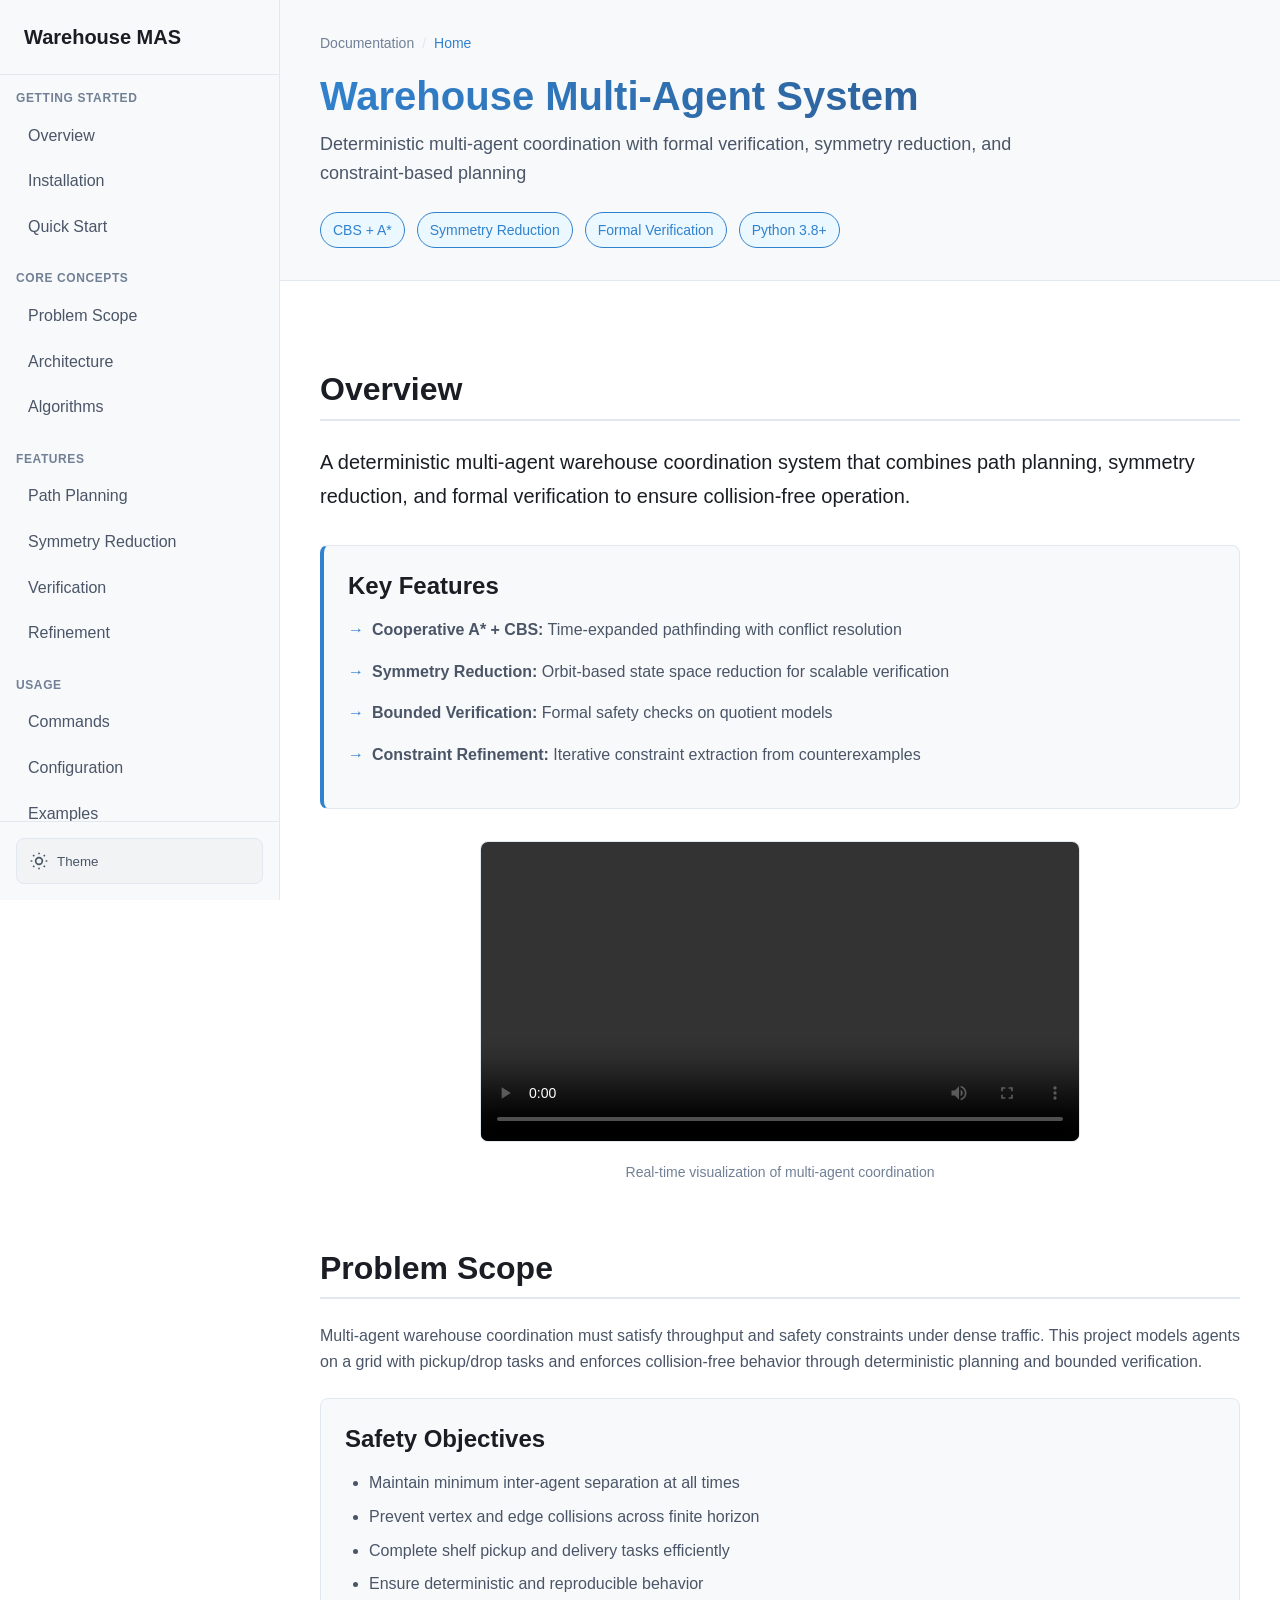
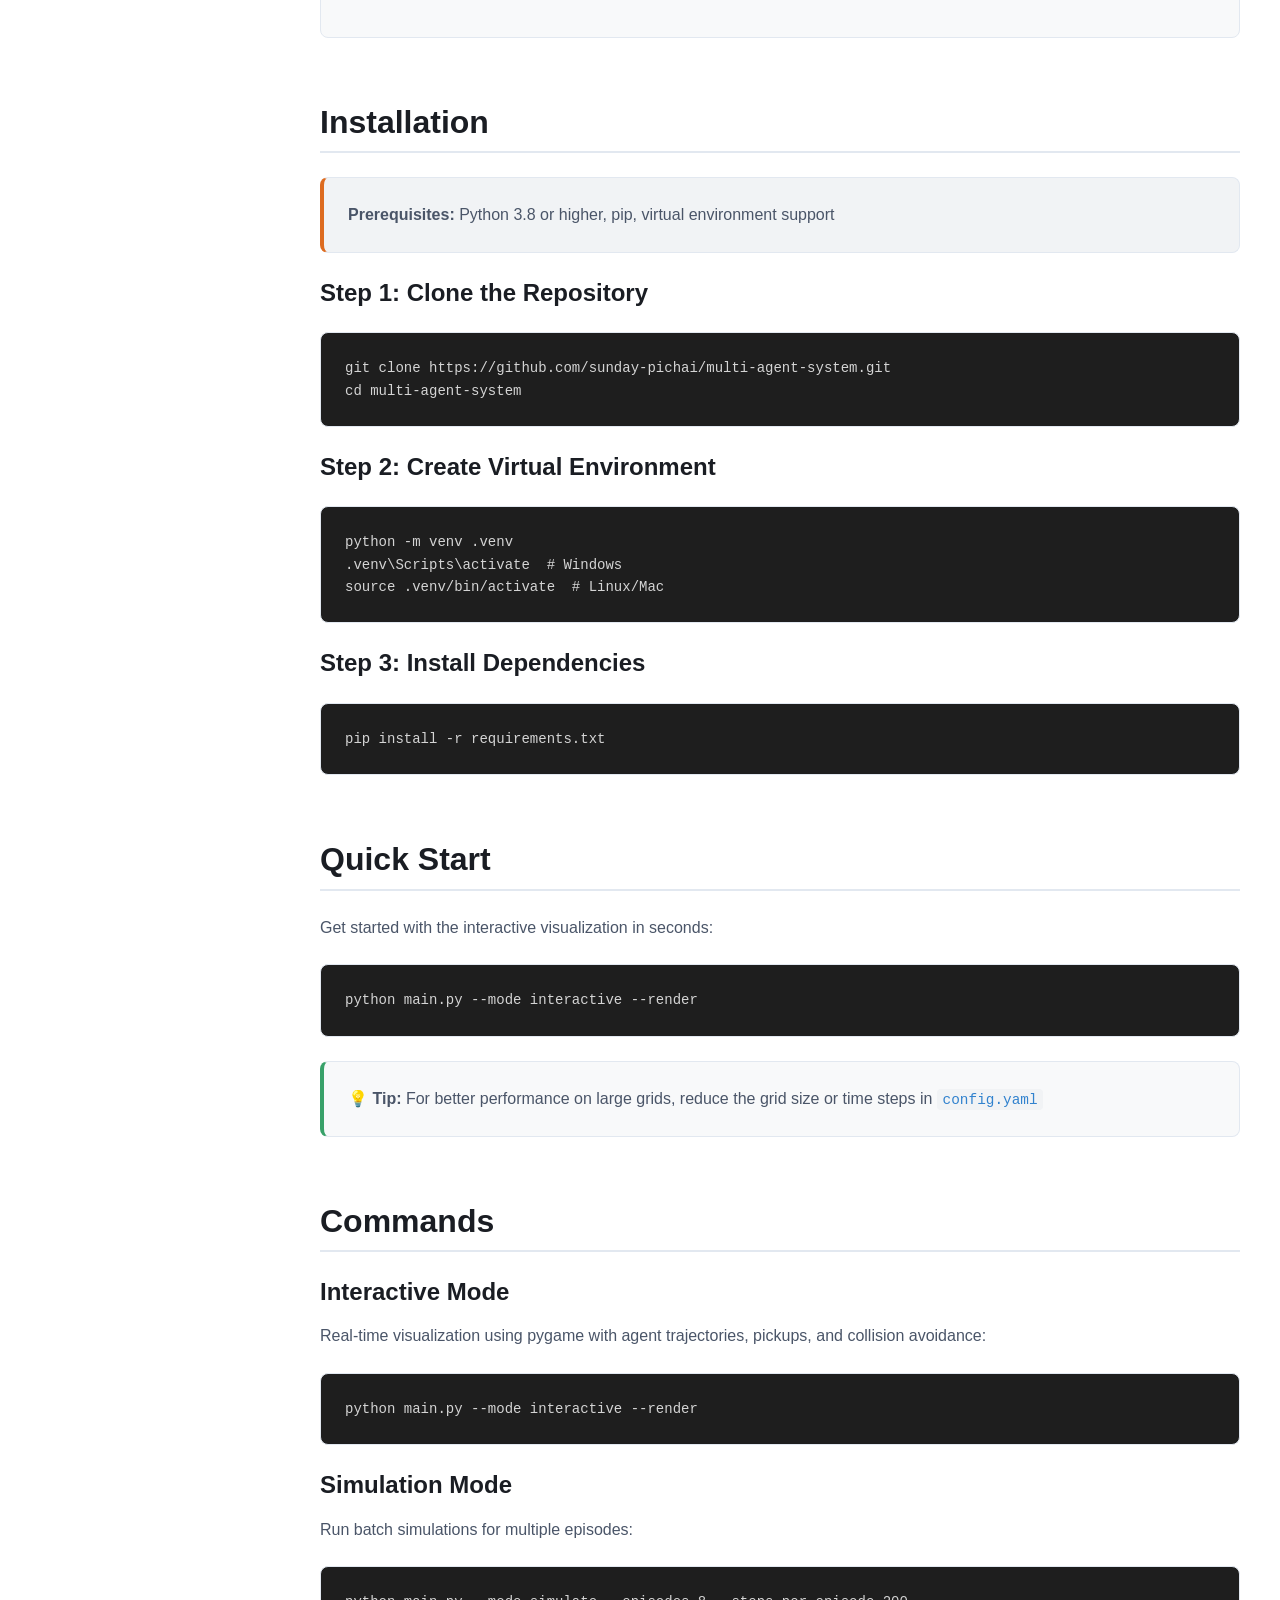
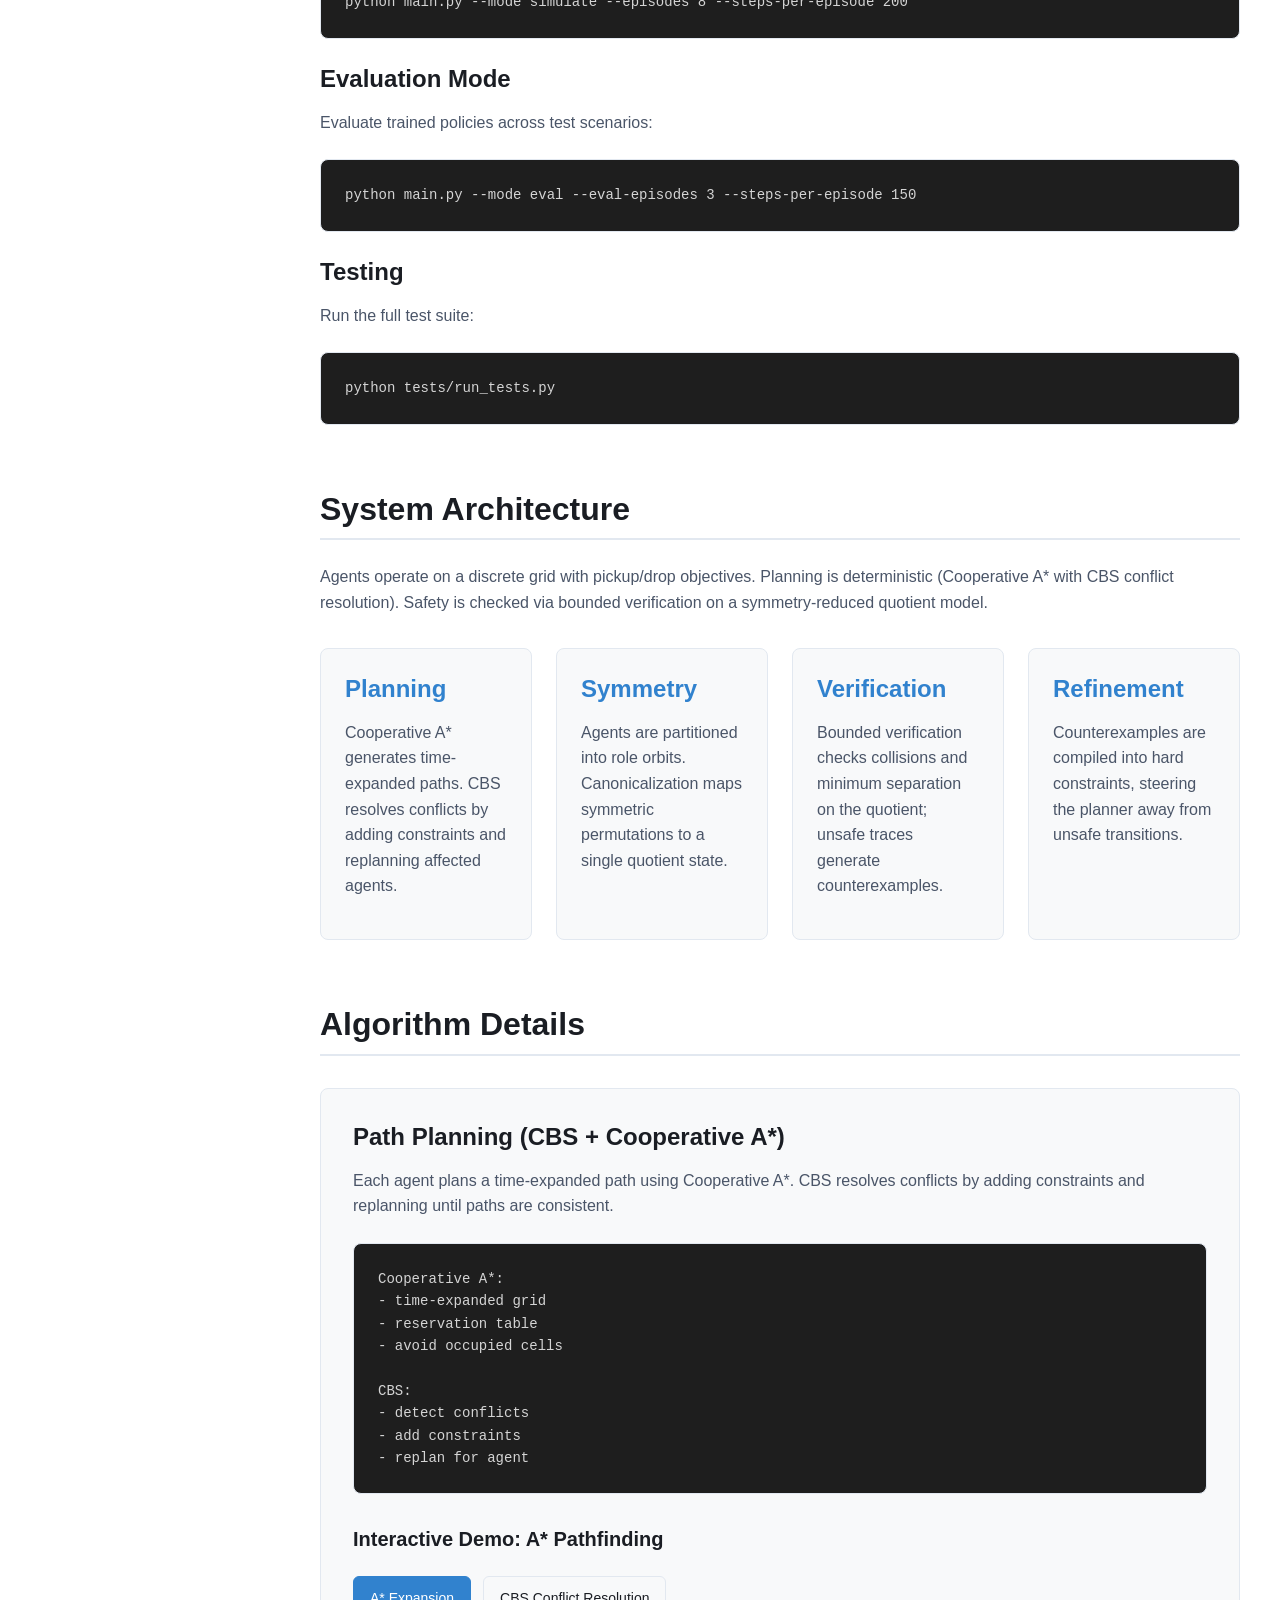
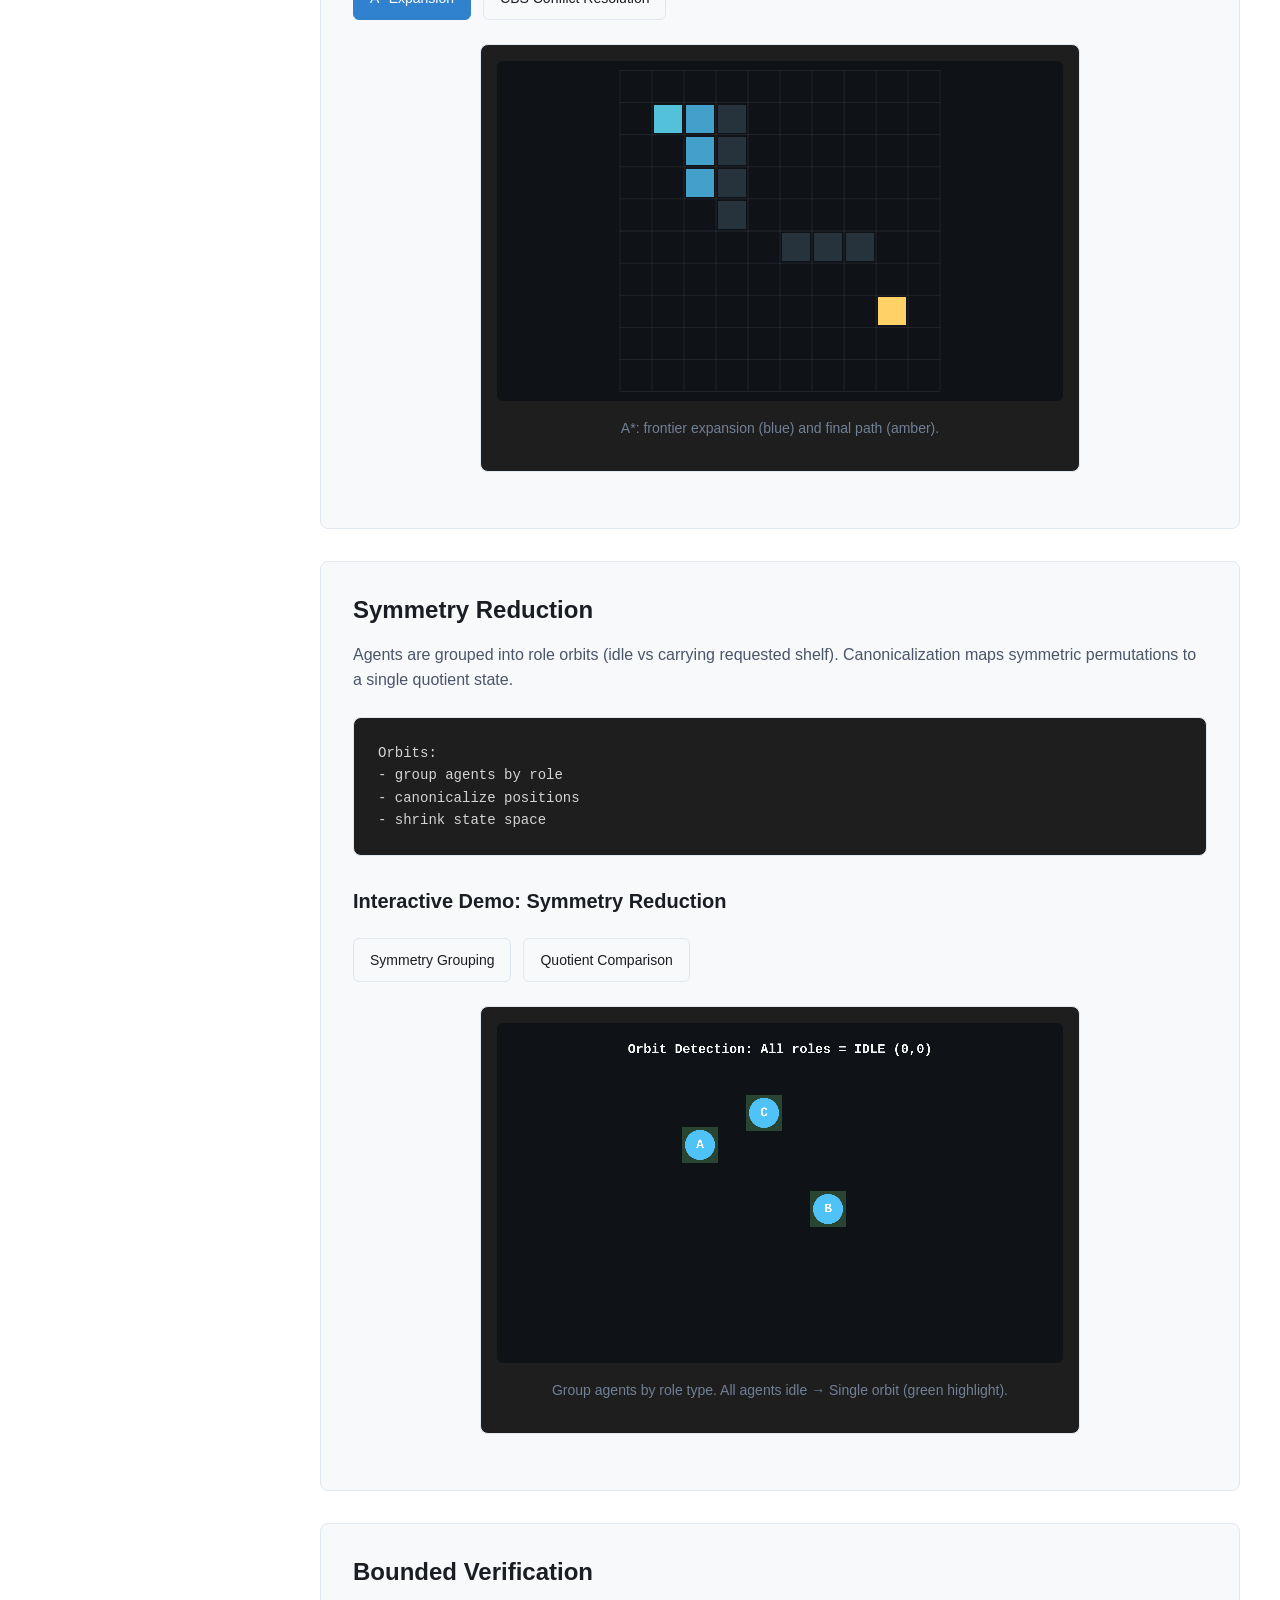
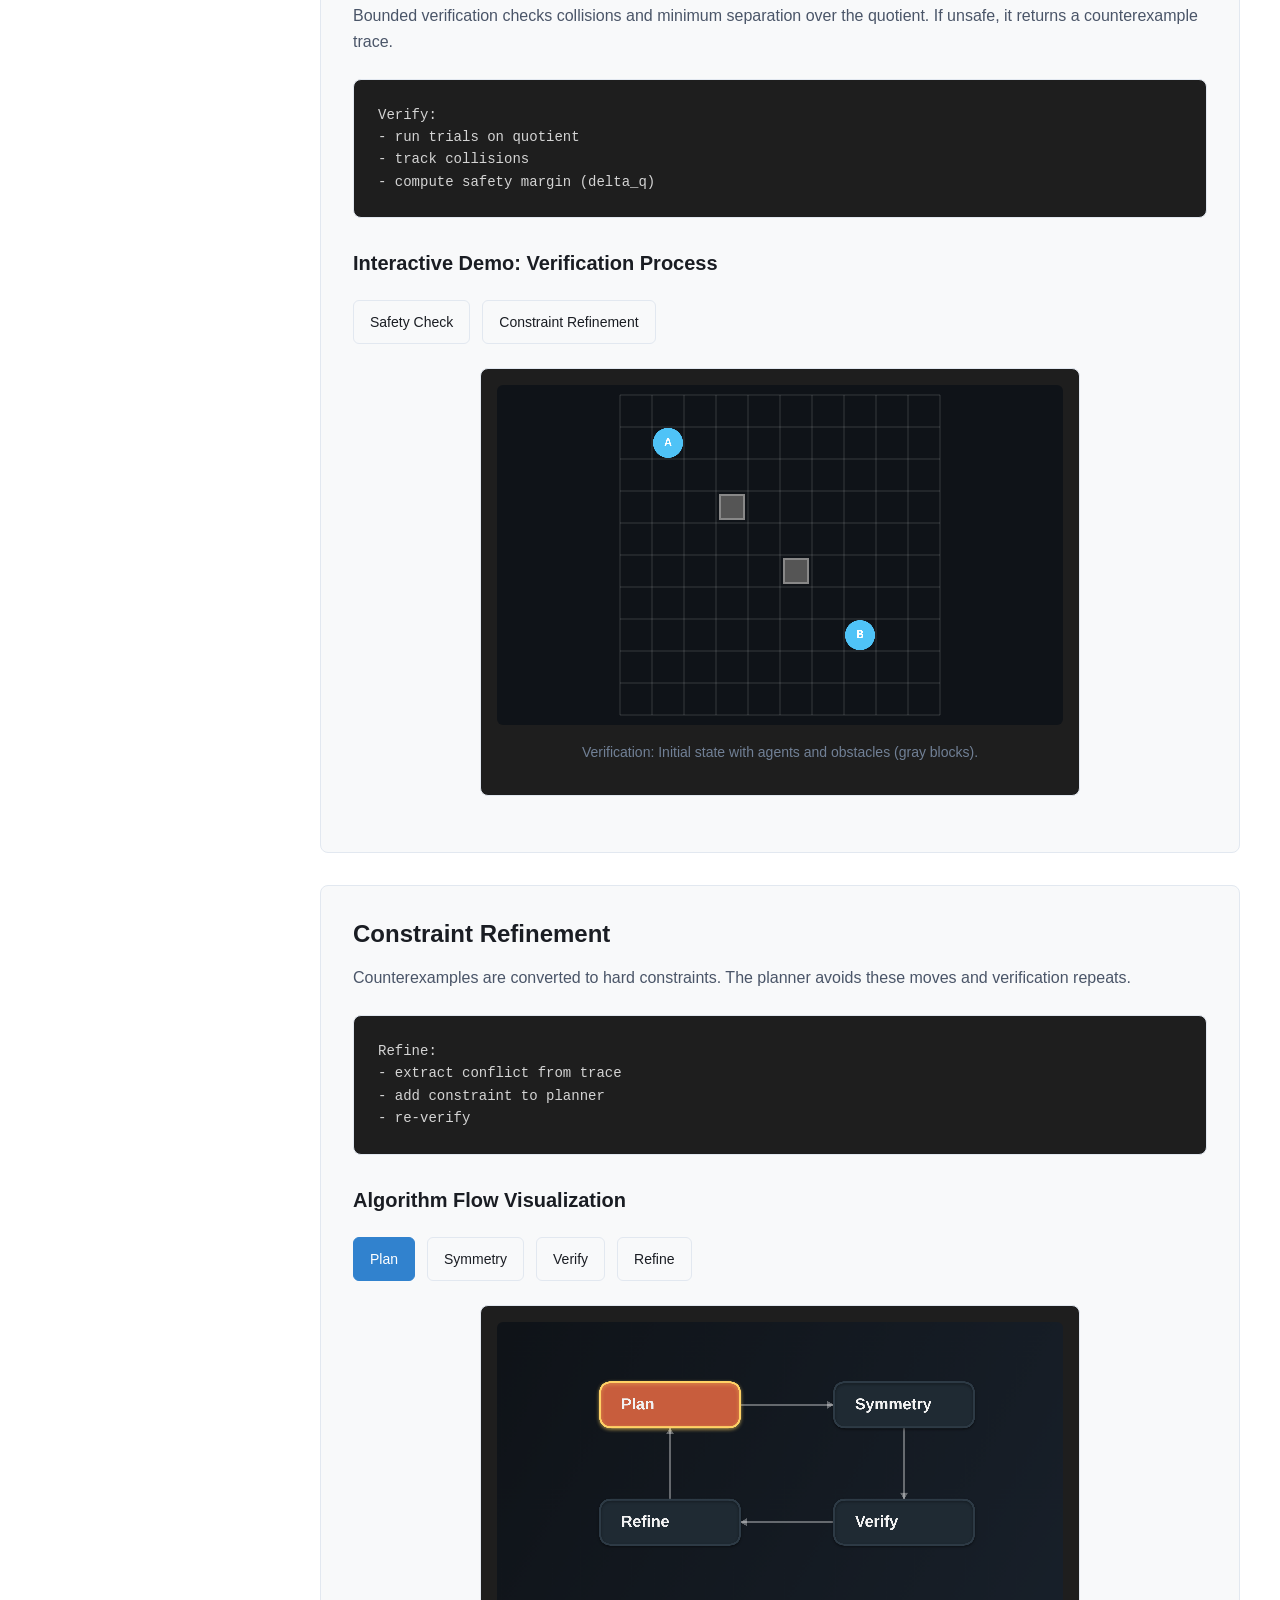
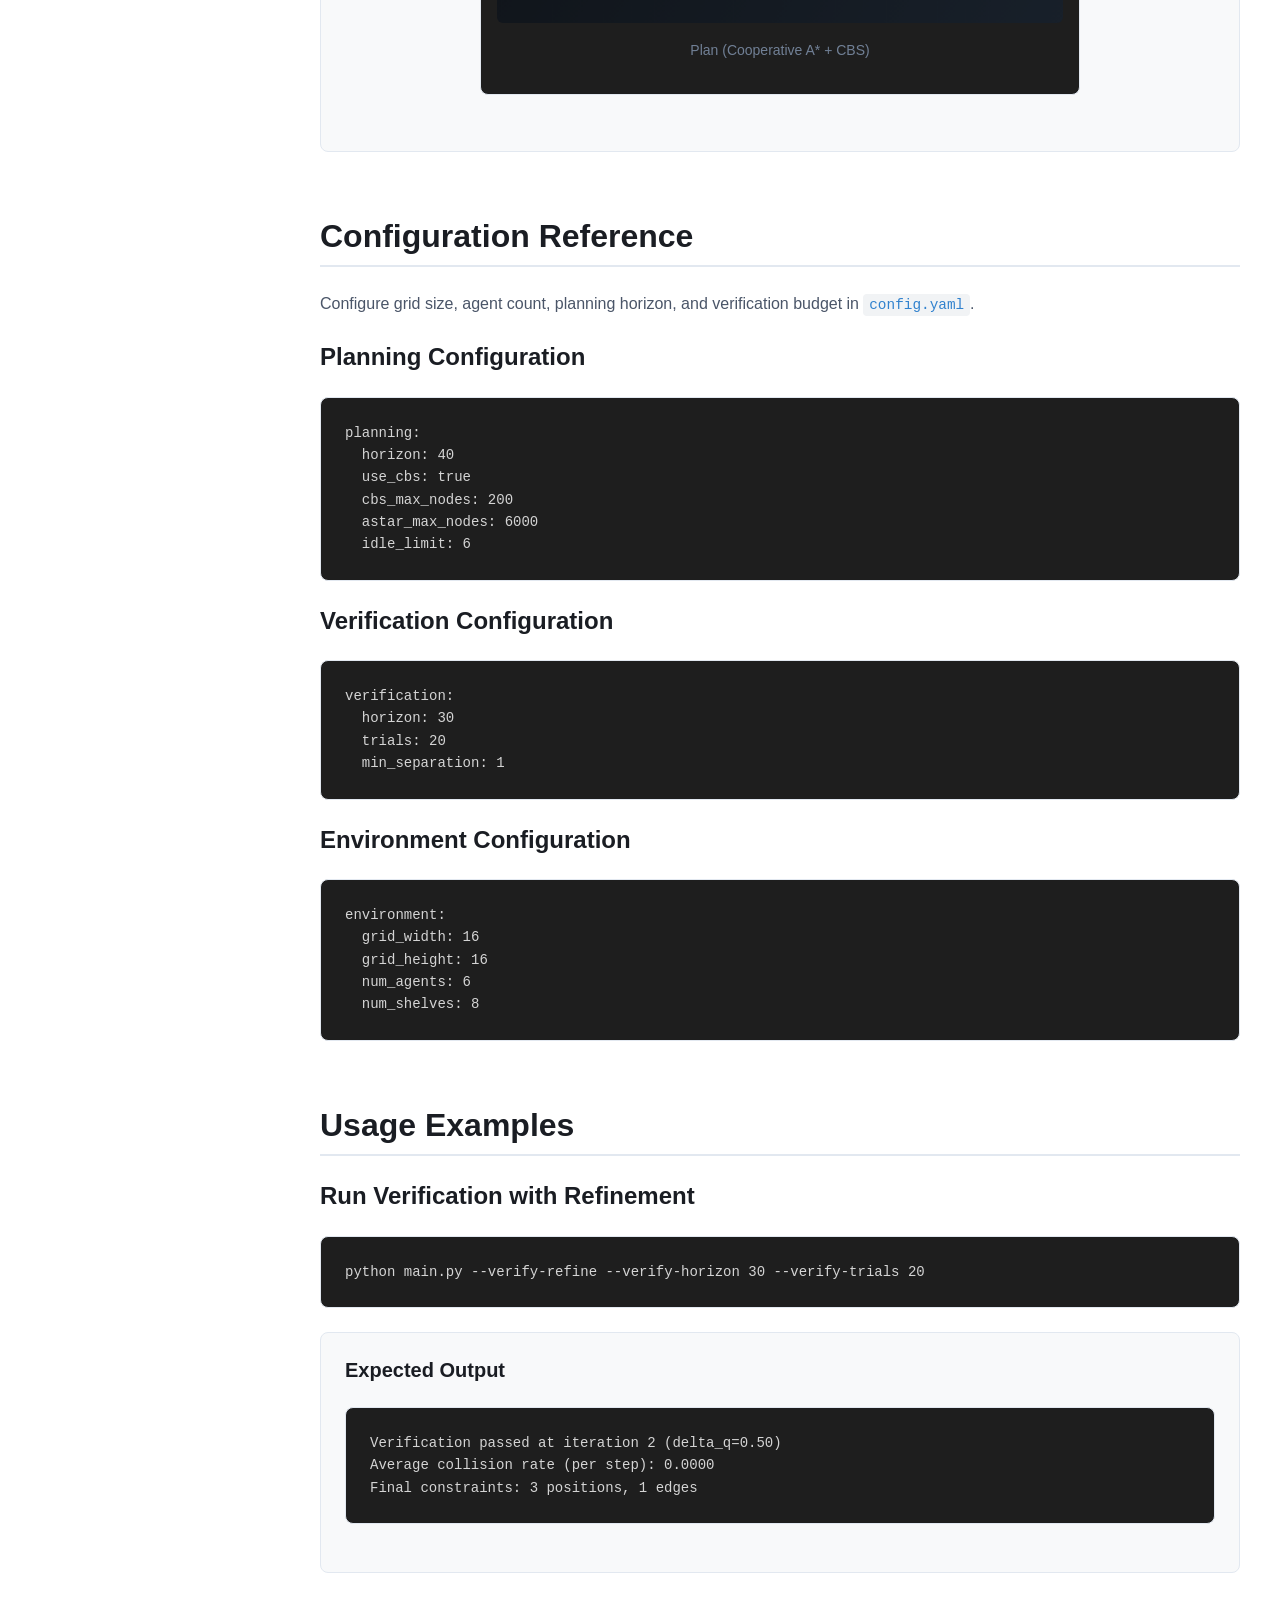
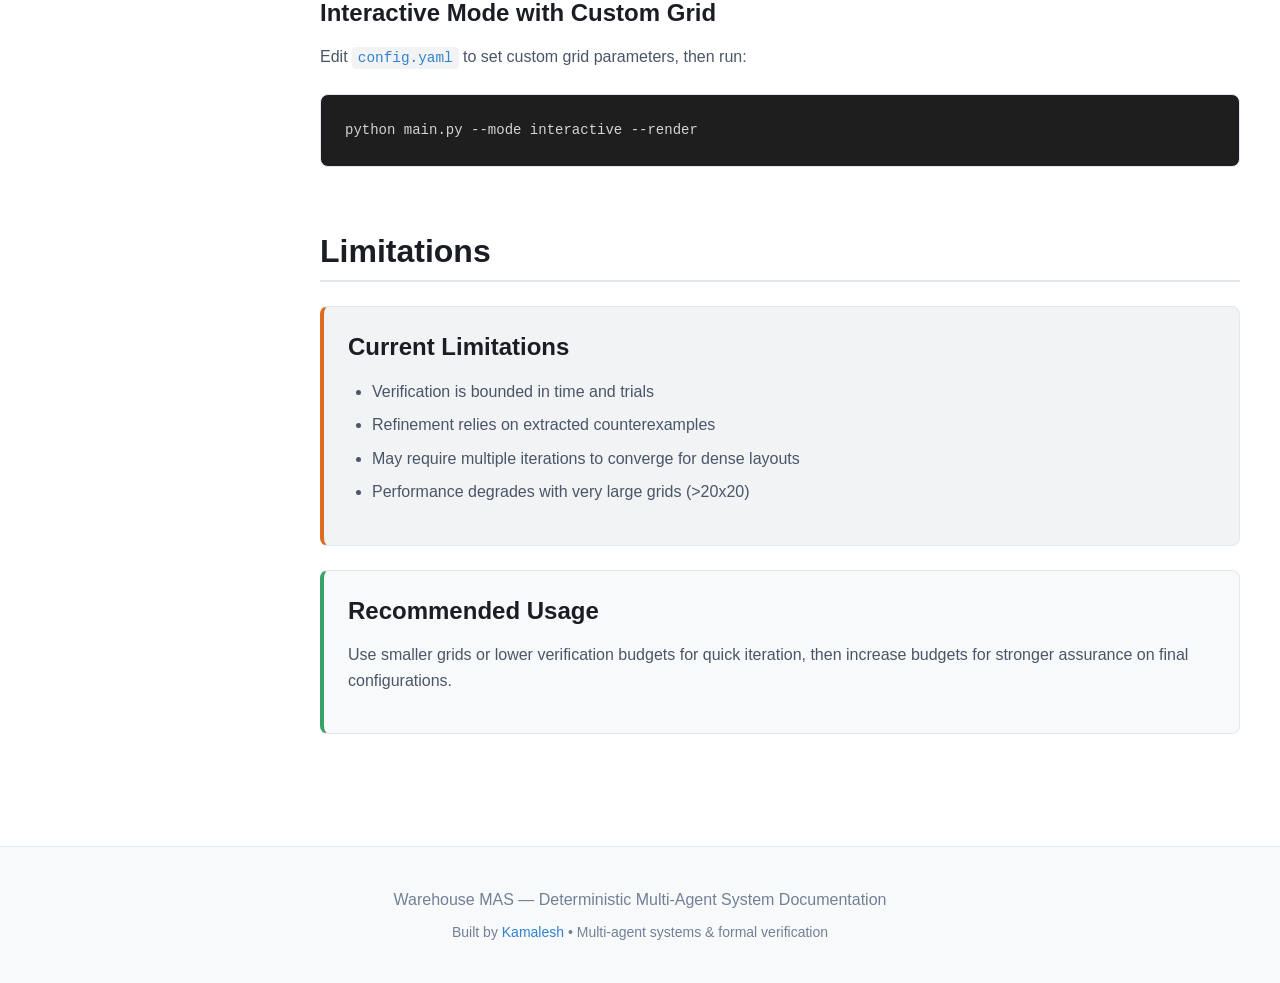
==== docs/index.html @ 1a0c90cd "Updated" ====
<!doctype html>
<html lang="en">
  <head>
    <meta charset="utf-8" />
    <meta name="viewport" content="width=device-width, initial-scale=1, maximum-scale=5, user-scalable=yes" />
    <title>Warehouse MAS Documentation — Multi-Agent System with Formal Verification</title>
    
    <!-- Meta tags -->
    <meta name="description" content="Documentation for a multi-agent warehouse simulator with Cooperative A* + CBS, symmetry-reduced quotient verification, and constraint-based refinement." />
    <meta name="og:title" content="Warehouse MAS Documentation" />
    <meta name="og:description" content="Multi-agent warehouse simulator with formal verification and symmetry reduction" />
    
    <!-- Favicon -->
    <link rel="icon" type="image/svg+xml" href="favicon.svg" />
    
    <link rel="stylesheet" href="styles.css" />
  </head>
  <body>
    <!-- Mobile Menu Toggle -->
    <button id="mobileMenuToggle" class="mobile-menu-toggle" aria-label="Toggle menu">
      <svg viewBox="0 0 24 24" fill="none" stroke="currentColor" stroke-width="2">
        <line x1="3" y1="12" x2="21" y2="12"></line>
        <line x1="3" y1="6" x2="21" y2="6"></line>
        <line x1="3" y1="18" x2="21" y2="18"></line>
      </svg>
    </button>
    
    <!-- Mobile Dark Mode Toggle -->
    <button id="mobileThemeToggle" class="mobile-theme-toggle" aria-label="Toggle dark mode">
      <svg class="toggle-icon-light" viewBox="0 0 24 24" fill="none" stroke="currentColor" stroke-width="2">
        <circle cx="12" cy="12" r="4"/>
        <path d="M12 2v2m0 16v2M4.93 4.93l1.41 1.41m11.32 11.32l1.41 1.41M2 12h2m16 0h2M4.93 19.07l1.41-1.41m11.32-11.32l1.41-1.41"/>
      </svg>
      <svg class="toggle-icon-dark" viewBox="0 0 24 24" fill="none" stroke="currentColor" stroke-width="2">
        <path d="M21 12.79A9 9 0 1 1 11.21 3 7 7 0 0 0 21 12.79z"/>
      </svg>
    </button>
    
    <!-- Sidebar Navigation -->
    <aside class="sidebar" id="sidebar">
      <div class="sidebar__header">
        <h3 class="sidebar__title">Warehouse MAS</h3>
        <button class="sidebar__toggle" id="sidebarToggle" aria-label="Toggle sidebar">
          <svg viewBox="0 0 24 24" fill="none" stroke="currentColor" stroke-width="2">
            <line x1="3" y1="12" x2="21" y2="12"></line>
            <line x1="3" y1="6" x2="21" y2="6"></line>
            <line x1="3" y1="18" x2="21" y2="18"></line>
          </svg>
        </button>
      </div>
      
      <nav class="sidebar__nav">
        <div class="nav-section">
          <h4 class="nav-section__title">Getting Started</h4>
          <a href="#overview" class="nav-link">Overview</a>
          <a href="#installation" class="nav-link">Installation</a>
          <a href="#quick-start" class="nav-link">Quick Start</a>
        </div>
        
        <div class="nav-section">
          <h4 class="nav-section__title">Core Concepts</h4>
          <a href="#problem-scope" class="nav-link">Problem Scope</a>
          <a href="#architecture" class="nav-link">Architecture</a>
          <a href="#algorithms" class="nav-link">Algorithms</a>
        </div>
        
        <div class="nav-section">
          <h4 class="nav-section__title">Features</h4>
          <a href="#planning" class="nav-link">Path Planning</a>
          <a href="#symmetry" class="nav-link">Symmetry Reduction</a>
          <a href="#verification" class="nav-link">Verification</a>
          <a href="#refinement" class="nav-link">Refinement</a>
        </div>
        
        <div class="nav-section">
          <h4 class="nav-section__title">Usage</h4>
          <a href="#commands" class="nav-link">Commands</a>
          <a href="#configuration" class="nav-link">Configuration</a>
          <a href="#examples" class="nav-link">Examples</a>
        </div>
        
        <div class="nav-section">
          <h4 class="nav-section__title">Resources</h4>
          <a href="#limitations" class="nav-link">Limitations</a>
        </div>
      </nav>
      
      <div class="sidebar__footer">
        <button id="darkModeToggle" class="theme-toggle" aria-label="Toggle dark mode">
          <svg class="toggle-icon-light" viewBox="0 0 24 24" fill="none" stroke="currentColor" stroke-width="2">
            <circle cx="12" cy="12" r="4"/><path d="M12 2v2m0 16v2M4.93 4.93l1.41 1.41m11.32 11.32l1.41 1.41M2 12h2m16 0h2M4.93 19.07l1.41-1.41m11.32-11.32l1.41-1.41"/>
          </svg>
          <svg class="toggle-icon-dark" viewBox="0 0 24 24" fill="none" stroke="currentColor" stroke-width="2">
            <path d="M21 12.79A9 9 0 1 1 11.21 3 7 7 0 0 0 21 12.79z"/>
          </svg>
          <span>Theme</span>
        </button>
      </div>
    </aside>

    <!-- Sidebar Overlay (Mobile) -->
    <div class="sidebar-overlay" id="sidebarOverlay" aria-hidden="true"></div>
    
    <!-- Main Content -->
    <div class="docs-layout">
      <header class="docs-header">
        <div class="header-content">
          <div class="breadcrumb">
            <span class="breadcrumb__item">Documentation</span>
            <span class="breadcrumb__separator">/</span>
            <span class="breadcrumb__item breadcrumb__item--active">Home</span>
          </div>
          <h1 class="page-title">Warehouse Multi-Agent System</h1>
          <p class="page-subtitle">
            Deterministic multi-agent coordination with formal verification, symmetry reduction, and constraint-based planning
          </p>
          <div class="badge-row">
            <span class="badge">CBS + A*</span>
            <span class="badge">Symmetry Reduction</span>
            <span class="badge">Formal Verification</span>
            <span class="badge">Python 3.8+</span>
          </div>
        </div>
      </header>

      <main class="docs-main">
        <div class="docs-container">
          
          <!-- Overview Section -->
          <section class="doc-section" id="overview">
            <h2 class="section-title">Overview</h2>
            <div class="section-content">
              <p class="lead">
                A deterministic multi-agent warehouse coordination system that combines path planning,
                symmetry reduction, and formal verification to ensure collision-free operation.
              </p>
              
              <div class="info-card info-card--primary">
                <h3>Key Features</h3>
                <ul class="feature-list">
                  <li><strong>Cooperative A* + CBS:</strong> Time-expanded pathfinding with conflict resolution</li>
                  <li><strong>Symmetry Reduction:</strong> Orbit-based state space reduction for scalable verification</li>
                  <li><strong>Bounded Verification:</strong> Formal safety checks on quotient models</li>
                  <li><strong>Constraint Refinement:</strong> Iterative constraint extraction from counterexamples</li>
                </ul>
              </div>
              
              <div class="video-wrapper">
                <video class="demo-video" controls preload="metadata">
                  <source src="demo.mp4" type="video/mp4" />
                  Your browser does not support the video tag.
                </video>
                <p class="caption">Real-time visualization of multi-agent coordination</p>
              </div>
            </div>
          </section>
          
          <!-- Problem Scope Section -->
          <section class="doc-section" id="problem-scope">
            <h2 class="section-title">Problem Scope</h2>
            <div class="section-content">
              <p>
                Multi-agent warehouse coordination must satisfy throughput and safety
                constraints under dense traffic. This project models agents on a grid
                with pickup/drop tasks and enforces collision-free behavior through
                deterministic planning and bounded verification.
              </p>
              
              <div class="info-card">
                <h3>Safety Objectives</h3>
                <ul>
                  <li>Maintain minimum inter-agent separation at all times</li>
                  <li>Prevent vertex and edge collisions across finite horizon</li>
                  <li>Complete shelf pickup and delivery tasks efficiently</li>
                  <li>Ensure deterministic and reproducible behavior</li>
                </ul>
              </div>
            </div>
          </section>

          <!-- Installation Section -->
          <section class="doc-section" id="installation">
            <h2 class="section-title">Installation</h2>
            <div class="section-content">
              <div class="info-card info-card--warning">
                <strong>Prerequisites:</strong> Python 3.8 or higher, pip, virtual environment support
              </div>
              
              <h3>Step 1: Clone the Repository</h3>
              <div class="code-block">
                <pre><code>git clone https://github.com/sunday-pichai/multi-agent-system.git
cd multi-agent-system</code></pre>
              </div>
              
              <h3>Step 2: Create Virtual Environment</h3>
              <div class="code-block">
                <pre><code>python -m venv .venv
.venv\Scripts\activate  # Windows
source .venv/bin/activate  # Linux/Mac</code></pre>
              </div>
              
              <h3>Step 3: Install Dependencies</h3>
              <div class="code-block">
                <pre><code>pip install -r requirements.txt</code></pre>
              </div>
            </div>
          </section>
          
          <!-- Quick Start Section -->
          <section class="doc-section" id="quick-start">
            <h2 class="section-title">Quick Start</h2>
            <div class="section-content">
              <p>Get started with the interactive visualization in seconds:</p>
              
              <div class="code-block">
                <pre><code>python main.py --mode interactive --render</code></pre>
              </div>
              
              <div class="info-card info-card--tip">
                <strong>💡 Tip:</strong> For better performance on large grids, reduce the grid size or time steps in <code>config.yaml</code>
              </div>
            </div>
          </section>
          
          <!-- Commands Section -->
          <section class="doc-section" id="commands">
            <h2 class="section-title">Commands</h2>
            <div class="section-content">
              <h3>Interactive Mode</h3>
              <p>Real-time visualization using pygame with agent trajectories, pickups, and collision avoidance:</p>
              <div class="code-block">
                <pre><code>python main.py --mode interactive --render</code></pre>
              </div>
              
              <h3>Simulation Mode</h3>
              <p>Run batch simulations for multiple episodes:</p>
              <div class="code-block">
                <pre><code>python main.py --mode simulate --episodes 8 --steps-per-episode 200</code></pre>
              </div>
              
              <h3>Evaluation Mode</h3>
              <p>Evaluate trained policies across test scenarios:</p>
              <div class="code-block">
                <pre><code>python main.py --mode eval --eval-episodes 3 --steps-per-episode 150</code></pre>
              </div>
              
              <h3>Testing</h3>
              <p>Run the full test suite:</p>
              <div class="code-block">
                <pre><code>python tests/run_tests.py</code></pre>
              </div>
            </div>
          </section>

          <!-- Architecture Section -->
          <section class="doc-section" id="architecture">
            <h2 class="section-title">System Architecture</h2>
            <div class="section-content">
              <p>
                Agents operate on a discrete grid with pickup/drop objectives. Planning is
                deterministic (Cooperative A* with CBS conflict resolution). Safety is
                checked via bounded verification on a symmetry-reduced quotient model.
              </p>
              
              <div class="grid-4">
                <div class="feature-card">
                  <h3>Planning</h3>
                  <p>Cooperative A* generates time-expanded paths. CBS resolves conflicts by adding constraints and replanning affected agents.</p>
                </div>
                <div class="feature-card">
                  <h3>Symmetry</h3>
                  <p>Agents are partitioned into role orbits. Canonicalization maps symmetric permutations to a single quotient state.</p>
                </div>
                <div class="feature-card">
                  <h3>Verification</h3>
                  <p>Bounded verification checks collisions and minimum separation on the quotient; unsafe traces generate counterexamples.</p>
                </div>
                <div class="feature-card">
                  <h3>Refinement</h3>
                  <p>Counterexamples are compiled into hard constraints, steering the planner away from unsafe transitions.</p>
                </div>
              </div>
            </div>
          </section>

          <!-- Algorithms Section -->
          <section class="doc-section" id="algorithms">
            <h2 class="section-title">Algorithm Details</h2>
            <div class="section-content">
              
              <div class="algo-card" id="planning">
                <h3>Path Planning (CBS + Cooperative A*)</h3>
                <p>
                  Each agent plans a time-expanded path using Cooperative A*. CBS resolves conflicts 
                  by adding constraints and replanning until paths are consistent.
                </p>
                <div class="code-block">
                  <pre><code>Cooperative A*:
- time-expanded grid
- reservation table
- avoid occupied cells

CBS:
- detect conflicts
- add constraints
- replan for agent</code></pre>
                </div>
                
                <h4 style="margin-top: 2rem;">Interactive Demo: A* Pathfinding</h4>
                <div class="demo-controls">
                  <button class="demo-btn is-active" data-algo="astar">A* Expansion</button>
                  <button class="demo-btn" data-algo="cbs">CBS Conflict Resolution</button>
                </div>
                <div class="demo-canvas-wrapper">
                  <canvas id="algoCanvas" width="560" height="336"></canvas>
                  <p class="canvas-caption" id="algoCaption">A*: expanding frontier toward the goal</p>
                </div>
              </div>

              <div class="algo-card" id="symmetry">
                <h3>Symmetry Reduction</h3>
                <p>
                  Agents are grouped into role orbits (idle vs carrying requested shelf). 
                  Canonicalization maps symmetric permutations to a single quotient state.
                </p>
                <div class="code-block">
                  <pre><code>Orbits:
- group agents by role
- canonicalize positions  
- shrink state space</code></pre>
                </div>
                
                <h4 style="margin-top: 2rem;">Interactive Demo: Symmetry Reduction</h4>
                <div class="demo-controls">
                  <button class="demo-btn" data-algo="symmetry">Symmetry Grouping</button>
                  <button class="demo-btn" data-algo="quotient">Quotient Comparison</button>
                </div>
                <div class="demo-canvas-wrapper">
                  <canvas id="symmetryCanvas" width="560" height="336"></canvas>
                  <p class="canvas-caption" id="symmetryCaption">Symmetry: grouping agents into orbits</p>
                </div>
              </div>

              <div class="algo-card" id="verification">
                <h3>Bounded Verification</h3>
                <p>
                  Bounded verification checks collisions and minimum separation over the quotient. 
                  If unsafe, it returns a counterexample trace.
                </p>
                <div class="code-block">
                  <pre><code>Verify:
- run trials on quotient
- track collisions
- compute safety margin (delta_q)</code></pre>
                </div>
                
                <h4 style="margin-top: 2rem;">Interactive Demo: Verification Process</h4>
                <div class="demo-controls">
                  <button class="demo-btn" data-algo="verification">Safety Check</button>
                  <button class="demo-btn" data-algo="refinement">Constraint Refinement</button>
                </div>
                <div class="demo-canvas-wrapper">
                  <canvas id="verifyCanvas" width="560" height="336"></canvas>
                  <p class="canvas-caption" id="verifyCaption">Verification: checking safety constraints</p>
                </div>
              </div>

              <div class="algo-card" id="refinement">
                <h3>Constraint Refinement</h3>
                <p>
                  Counterexamples are converted to hard constraints. The planner avoids 
                  these moves and verification repeats.
                </p>
                <div class="code-block">
                  <pre><code>Refine:
- extract conflict from trace
- add constraint to planner
- re-verify</code></pre>
                </div>
                
                <h4 style="margin-top: 2rem;">Algorithm Flow Visualization</h4>
                <div class="demo-controls">
                  <button class="demo-btn is-active" data-flow="plan">Plan</button>
                  <button class="demo-btn" data-flow="symmetry">Symmetry</button>
                  <button class="demo-btn" data-flow="verify">Verify</button>
                  <button class="demo-btn" data-flow="refine">Refine</button>
                </div>
                <div class="demo-canvas-wrapper">
                  <canvas id="flowChart" width="600" height="320"></canvas>
                  <p class="canvas-caption" id="flowChartCaption">Plan → Symmetry → Verify → Refine</p>
                </div>
              </div>
            </div>
          </section>

          <!-- Configuration Section -->
          <section class="doc-section" id="configuration">
            <h2 class="section-title">Configuration Reference</h2>
            <div class="section-content">
              <p>
                Configure grid size, agent count, planning horizon, and verification
                budget in <code>config.yaml</code>.
              </p>
              
              <h3>Planning Configuration</h3>
              <div class="code-block">
                <pre><code>planning:
  horizon: 40
  use_cbs: true
  cbs_max_nodes: 200
  astar_max_nodes: 6000
  idle_limit: 6</code></pre>
              </div>

              <h3>Verification Configuration</h3>
              <div class="code-block">
                <pre><code>verification:
  horizon: 30
  trials: 20
  min_separation: 1</code></pre>
              </div>

              <h3>Environment Configuration</h3>
              <div class="code-block">
                <pre><code>environment:
  grid_width: 16
  grid_height: 16
  num_agents: 6
  num_shelves: 8</code></pre>
              </div>
            </div>
          </section>

          <!-- Examples Section -->
          <section class="doc-section" id="examples">
            <h2 class="section-title">Usage Examples</h2>
            <div class="section-content">
              
              <h3>Run Verification with Refinement</h3>
              <div class="code-block">
                <pre><code>python main.py --verify-refine --verify-horizon 30 --verify-trials 20</code></pre>
              </div>
              
              <div class="info-card">
                <h4>Expected Output</h4>
                <div class="code-block">
                  <pre><code>Verification passed at iteration 2 (delta_q=0.50)
Average collision rate (per step): 0.0000
Final constraints: 3 positions, 1 edges</code></pre>
                </div>
              </div>

              <h3>Interactive Mode with Custom Grid</h3>
              <p>Edit <code>config.yaml</code> to set custom grid parameters, then run:</p>
              <div class="code-block">
                <pre><code>python main.py --mode interactive --render</code></pre>
              </div>
            </div>
          </section>

          <!-- Limitations Section -->
          <section class="doc-section" id="limitations">
            <h2 class="section-title">Limitations</h2>
            <div class="section-content">
              <div class="info-card info-card--warning">
                <h3>Current Limitations</h3>
                <ul>
                  <li>Verification is bounded in time and trials</li>
                  <li>Refinement relies on extracted counterexamples</li>
                  <li>May require multiple iterations to converge for dense layouts</li>
                  <li>Performance degrades with very large grids (>20x20)</li>
                </ul>
              </div>
              
              <div class="info-card info-card--tip">
                <h3>Recommended Usage</h3>
                <p>
                  Use smaller grids or lower verification budgets for quick iteration,
                  then increase budgets for stronger assurance on final configurations.
                </p>
              </div>
            </div>
          </section>

        </div>
        
        <!-- Table of Contents -->
        <aside class="toc" id="toc">
          <div class="toc__header">
            <h4>On This Page</h4>
          </div>
          <nav class="toc__nav">
            <a href="#overview" class="toc__link">Overview</a>
            <a href="#problem-scope" class="toc__link">Problem Scope</a>
            <a href="#installation" class="toc__link">Installation</a>
            <a href="#quick-start" class="toc__link">Quick Start</a>
            <a href="#commands" class="toc__link">Commands</a>
            <a href="#architecture" class="toc__link">Architecture</a>
            <a href="#algorithms" class="toc__link">Algorithms</a>
            <a href="#configuration" class="toc__link">Configuration</a>
            <a href="#examples" class="toc__link">Examples</a>
            <a href="#limitations" class="toc__link">Limitations</a>
          </nav>
        </aside>
      </main>
    </div>

    <footer class="docs-footer">
      <div class="footer-content">
        <p>Warehouse MAS — Deterministic Multi-Agent System Documentation</p>
        <p class="footer-meta">Built by <a href="https://github.com/sunday-pichai" target="_blank" rel="noopener noreferrer" style="color: var(--accent-primary); font-weight: 500;">Kamalesh</a> • Multi-agent systems & formal verification</p>
      </div>
    </footer>

    <script src="script.js"></script>
  </body>
</html>
---- docs/styles.css ----
/* =====================================================
   DOCUMENTATION SITE STYLING
   Modern documentation layout with sidebar, TOC, and themes
   ===================================================== */

/* ==================== CSS Variables ==================== */
:root {
  /* Light Theme Colors */
  --bg-primary: #ffffff;
  --bg-secondary: #f8f9fa;
  --bg-tertiary: #f1f3f5;
  --text-primary: #1a1d23;
  --text-secondary: #4a5568;
  --text-muted: #718096;
  --border-color: #e2e8f0;
  --accent-primary: #3182ce;
  --accent-hover: #2c5282;
  --accent-light: #ebf8ff;
  --success: #38a169;
  --warning: #dd6b20;
  --danger: #e53e3e;
  --code-bg: #1e1e1e;
  --code-text: #d4d4d4;
  --shadow-sm: 0 1px 3px rgba(0, 0, 0, 0.1);
  --shadow-md: 0 4px 6px rgba(0, 0, 0, 0.1);
  --shadow-lg: 0 10px 20px rgba(0, 0, 0, 0.15);
  --sidebar-width: 280px;
  --toc-width: 240px;
  --header-height: 180px;
}

/* Dark Theme */
body.dark-mode {
  --bg-primary: #0d1117;
  --bg-secondary: #161b22;
  --bg-tertiary: #1c2128;
  --text-primary: #f0f6fc;
  --text-secondary: #c9d1d9;
  --text-muted: #8b949e;
  --border-color: #30363d;
  --accent-primary: #58a6ff;
  --accent-hover: #79c0ff;
  --accent-light: #1f2937;
  --success: #3fb950;
  --warning: #d29922;
  --danger: #f85149;
  --code-bg: #0d1117;
  --code-text: #e6edf3;
  --shadow-sm: 0 0 transparent;
  --shadow-md: 0 8px 24px rgba(0, 0, 0, 0.4);
  --shadow-lg: 0 16px 48px rgba(0, 0, 0, 0.5);
}

/* ==================== Base Styles ==================== */
* {
  box-sizing: border-box;
  margin: 0;
  padding: 0;
}

html {
  scroll-behavior: smooth;
  scroll-padding-top: 80px;
}

body {
  font-family: -apple-system, BlinkMacSystemFont, "Segoe UI", "Roboto", "Oxygen",
    "Ubuntu", "Cantarell", "Helvetica Neue", sans-serif;
  font-size: 16px;
  line-height: 1.6;
  color: var(--text-primary);
  background: var(--bg-primary);
  transition: background-color 0.3s ease, color 0.3s ease;
}

h1, h2, h3, h4, h5, h6 {
  font-weight: 600;
  line-height: 1.3;
  color: var(--text-primary);
  margin-bottom: 1rem;
}

h1 { font-size: 2.5rem; }
h2 { font-size: 2rem; margin-top: 2.5rem; }
h3 { font-size: 1.5rem; margin-top: 1.5rem; }
h4 { font-size: 1.25rem; }

p {
  margin-bottom: 1rem;
  color: var(--text-secondary);
}

a {
  color: var(--accent-primary);
  text-decoration: none;
  transition: color 0.2s ease;
}

a:hover {
  color: var(--accent-hover);
}

ul, ol {
  margin-left: 1.5rem;
  margin-bottom: 1rem;
}

li {
  margin-bottom: 0.5rem;
  color: var(--text-secondary);
}

code {
  font-family: "Monaco", "Courier New", monospace;
  font-size: 0.9em;
  background: var(--bg-tertiary);
  padding: 0.2em 0.4em;
  border-radius: 4px;
  color: var(--accent-primary);
}

/* ==================== Sidebar Navigation ==================== */
.sidebar {
  position: fixed;
  top: 0;
  left: 0;
  width: var(--sidebar-width);
  height: 100vh;
  background: var(--bg-secondary);
  border-right: 1px solid var(--border-color);
  display: flex;
  flex-direction: column;
  overflow-y: auto;
  z-index: 1000;
  transition: transform 0.3s ease;
}

.sidebar-overlay {
  position: fixed;
  inset: 0;
  background: rgba(0, 0, 0, 0.45);
  opacity: 0;
  pointer-events: none;
  transition: opacity 0.3s ease;
  z-index: 900;
}

body.sidebar-open .sidebar-overlay {
  opacity: 1;
  pointer-events: auto;
}

.sidebar__header {
  padding: 1.5rem;
  border-bottom: 1px solid var(--border-color);
  display: flex;
  justify-content: space-between;
  align-items: center;
}

.sidebar__title {
  font-size: 1.25rem;
  font-weight: 700;
  color: var(--text-primary);
  margin: 0;
}

.sidebar__toggle {
  background: transparent;
  border: none;
  cursor: pointer;
  color: var(--text-secondary);
  padding: 0.5rem;
  display: none;
}

.sidebar__toggle svg {
  width: 20px;
  height: 20px;
}

.sidebar__nav {
  flex: 1;
  padding: 1rem 0;
  overflow-y: auto;
}

.nav-section {
  margin-bottom: 1.5rem;
  padding: 0 1rem;
}

.nav-section__title {
  font-size: 0.75rem;
  font-weight: 600;
  text-transform: uppercase;
  letter-spacing: 0.05em;
  color: var(--text-muted);
  margin-bottom: 0.5rem;
}

.nav-link {
  display: block;
  padding: 0.5rem 0.75rem;
  color: var(--text-secondary);
  border-radius: 6px;
  margin-bottom: 0.25rem;
  transition: all 0.2s ease;
}

.nav-link:hover,
.nav-link.active {
  background: var(--accent-light);
  color: var(--accent-primary);
}

.sidebar__footer {
  padding: 1rem;
  border-top: 1px solid var(--border-color);
}

.theme-toggle {
  width: 100%;
  padding: 0.75rem;
  background: var(--bg-tertiary);
  border: 1px solid var(--border-color);
  border-radius: 8px;
  cursor: pointer;
  display: flex;
  align-items: center;
  gap: 0.5rem;
  color: var(--text-secondary);
  transition: all 0.2s ease;
}

.theme-toggle:hover {
  background: var(--accent-light);
  border-color: var(--accent-primary);
  color: var(--accent-primary);
}

.theme-toggle svg {
  width: 20px;
  height: 20px;
}

.toggle-icon-dark {
  display: none;
}

body.dark-mode .toggle-icon-light {
  display: none;
}

body.dark-mode .toggle-icon-dark {
  display: block;
}

/* Mobile hamburger menu button */
.mobile-menu-toggle {
  position: fixed;
  top: calc(14px + env(safe-area-inset-top));
  left: calc(14px + env(safe-area-inset-left));
  width: 44px;
  height: 44px;
  background: var(--bg-secondary);
  border: 1px solid var(--border-color);
  border-radius: 10px;
  cursor: pointer;
  display: none;
  align-items: center;
  justify-content: center;
  box-shadow: var(--shadow-md);
  color: var(--text-primary);
  z-index: 1001;
  transition: all 0.3s ease;
  -webkit-tap-highlight-color: transparent;
  touch-action: manipulation;
}

.mobile-menu-toggle:hover,
.mobile-menu-toggle:active {
  background: var(--bg-tertiary);
  transform: scale(1.05);
}

.mobile-menu-toggle svg {
  width: 24px;
  height: 24px;
}

/* Mobile floating dark mode toggle */
.mobile-theme-toggle {
  position: fixed;
  top: calc(14px + env(safe-area-inset-top));
  right: calc(14px + env(safe-area-inset-right));
  width: 44px;
  height: 44px;
  background: var(--bg-secondary);
  border: 1px solid var(--border-color);
  border-radius: 10px;
  cursor: pointer;
  display: none;
  align-items: center;
  justify-content: center;
  box-shadow: var(--shadow-md);
  color: var(--text-primary);
  z-index: 1002;
  transition: all 0.3s ease;
  -webkit-tap-highlight-color: transparent;
  touch-action: manipulation;
}

.mobile-theme-toggle:hover,
.mobile-theme-toggle:active {
  transform: scale(1.04);
  background: var(--bg-tertiary);
}

.mobile-theme-toggle svg {
  width: 24px;
  height: 24px;
}

@media (max-width: 1024px) {
  .mobile-theme-toggle {
    display: flex;
  }
}

/* ==================== Main Layout ==================== */
.docs-layout {
  margin-left: var(--sidebar-width);
  min-height: 100vh;
  display: flex;
  flex-direction: column;
}

.docs-header {
  background: var(--bg-secondary);
  border-bottom: 1px solid var(--border-color);
  padding: 2rem 2.5rem;
}

.header-content {
  max-width: 900px;
}

.breadcrumb {
  display: flex;
  align-items: center;
  gap: 0.5rem;
  font-size: 0.875rem;
  margin-bottom: 1rem;
  color: var(--text-muted);
}

.breadcrumb__separator {
  color: var(--border-color);
}

.breadcrumb__item--active {
  color: var(--accent-primary);
}

.page-title {
  font-size: 2.5rem;
  font-weight: 700;
  margin-bottom: 0.5rem;
  background: linear-gradient(135deg, var(--accent-primary), var(--accent-hover));
  -webkit-background-clip: text;
  -webkit-text-fill-color: transparent;
  background-clip: text;
}

.page-subtitle {
  font-size: 1.125rem;
  color: var(--text-secondary);
  margin-bottom: 1.5rem;
  max-width: 700px;
}

.badge-row {
  display: flex;
  gap: 0.75rem;
  flex-wrap: wrap;
}

.badge {
  display: inline-block;
  padding: 0.375rem 0.75rem;
  background: var(--accent-light);
  color: var(--accent-primary);
  border-radius: 20px;
  font-size: 0.875rem;
  font-weight: 500;
  border: 1px solid var(--accent-primary);
}

/* ==================== Main Content Area ==================== */
.docs-main {
  display: flex;
  flex: 1;
  position: relative;
}

.docs-container {
  flex: 1;
  max-width: 900px;
  padding: 3rem 2.5rem;
  margin-right: var(--toc-width);
}

.doc-section {
  margin-bottom: 4rem;
}

.section-title {
  font-size: 2rem;
  font-weight: 700;
  margin-bottom: 1.5rem;
  padding-bottom: 0.5rem;
  border-bottom: 2px solid var(--border-color);
}

.section-content {
  color: var(--text-secondary);
}

.lead {
  font-size: 1.25rem;
  line-height: 1.7;
  margin-bottom: 2rem;
  color: var(--text-primary);
}

/* ==================== Info Cards ==================== */
.info-card {
  background: var(--bg-secondary);
  border: 1px solid var(--border-color);
  border-radius: 8px;
  padding: 1.5rem;
  margin: 1.5rem 0;
}

.info-card h3 {
  margin-top: 0;
  margin-bottom: 1rem;
}

.info-card h4 {
  margin-top: 0;
}

.info-card--primary {
  border-left: 4px solid var(--accent-primary);
}

.info-card--warning {
  border-left: 4px solid var(--warning);
  background: var(--bg-tertiary);
}

.info-card--tip {
  border-left: 4px solid var(--success);
}

.feature-list {
  list-style: none;
  margin-left: 0;
}

.feature-list li {
  padding-left: 1.5rem;
  position: relative;
  margin-bottom: 1rem;
}

.feature-list li::before {
  content: "→";
  position: absolute;
  left: 0;
  color: var(--accent-primary);
  font-weight: bold;
}

/* ==================== Code Blocks ==================== */
.code-block {
  background: var(--code-bg);
  border: 1px solid var(--border-color);
  border-radius: 8px;
  margin: 1.5rem 0;
  overflow: hidden;
}

.code-block pre {
  margin: 0;
  padding: 1.5rem;
  overflow-x: auto;
}

.code-block code {
  background: transparent;
  color: var(--code-text);
  font-size: 0.875rem;
  line-height: 1.6;
  padding: 0;
  display: block;
  white-space: pre;
}

body.dark-mode .code-block {
  background: var(--bg-tertiary);
  border-color: var(--border-color);
}

/* ==================== Feature Cards ==================== */
.grid-4 {
  display: grid;
  grid-template-columns: repeat(auto-fit, minmax(200px, 1fr));
  gap: 1.5rem;
  margin: 2rem 0;
}

.feature-card {
  background: var(--bg-secondary);
  border: 1px solid var(--border-color);
  border-radius: 8px;
  padding: 1.5rem;
  transition: all 0.3s ease;
}

.feature-card:hover {
  transform: translateY(-4px);
  box-shadow: var(--shadow-md);
  border-color: var(--accent-primary);
}

.feature-card h3 {
  margin-top: 0;
  color: var(--accent-primary);
}

/* ==================== Algorithm Cards ==================== */
.algo-card {
  background: var(--bg-secondary);
  border: 1px solid var(--border-color);
  border-radius: 8px;
  padding: 2rem;
  margin: 2rem 0;
}

.algo-card h3 {
  margin-top: 0;
  color: var(--text-primary);
}

/* ==================== Demo Section ==================== */
.demo-controls {
  display: flex;
  gap: 0.75rem;
  flex-wrap: wrap;
  margin: 1.5rem 0;
}

.demo-btn {
  padding: 0.5rem 1rem;
  background: var(--bg-secondary);
  border: 1px solid var(--border-color);
  border-radius: 6px;
  color: var(--text-primary);
  cursor: pointer;
  font-size: 0.875rem;
  font-weight: 500;
  transition: all 0.2s ease;
  min-height: 44px;
  -webkit-tap-highlight-color: transparent;
  touch-action: manipulation;
}

.demo-btn:hover {
  background: var(--accent-light);
  border-color: var(--accent-primary);
  color: var(--accent-primary);
}

.demo-btn.is-active {
  background: var(--accent-primary);
  border-color: var(--accent-primary);
  color: white;
}

.demo-canvas-wrapper {
  margin: 1.5rem auto;
  max-width: 600px;
  background: var(--code-bg);
  border: 1px solid var(--border-color);
  border-radius: 8px;
  padding: 1rem;
}

.demo-canvas-wrapper canvas {
  width: 100%;
  max-width: 600px;
  height: auto;
  display: block;
  border-radius: 6px;
}

@media (max-width: 768px) {
  .demo-canvas-wrapper {
    max-width: 100%;
    padding: 0.5rem;
  }
  
  .demo-canvas-wrapper canvas {
    max-width: 100%;
    aspect-ratio: 4 / 3;
    max-height: 260px;
    height: auto;
  }
}

@media (max-width: 480px) {
  .demo-canvas-wrapper {
    padding: 0.5rem;
    margin: 1rem auto;
  }
}

.canvas-caption {
  margin-top: 1rem;
  font-size: 0.875rem;
  color: var(--text-muted);
  text-align: center;
}

/* ==================== Video ==================== */
.video-wrapper {
  margin: 2rem auto;
  max-width: 600px;
}

.demo-video {
  width: 100%;
  max-height: 380px;
  border-radius: 8px;
  border: 1px solid var(--border-color);
  object-fit: contain;
}

@media (max-width: 768px) {
  .video-wrapper {
    max-width: 100%;
  }
}

.caption {
  margin-top: 0.75rem;
  font-size: 0.875rem;
  color: var(--text-muted);
  text-align: center;
}

/* ==================== Table of Contents ==================== */
.toc {
  position: fixed;
  top: var(--header-height);
  right: 0;
  width: var(--toc-width);
  height: calc(100vh - var(--header-height));
  padding: 2rem 1.5rem;
  overflow-y: auto;
  border-left: 1px solid var(--border-color);
  background: var(--bg-primary);
}

.toc__header h4 {
  font-size: 0.875rem;
  font-weight: 600;
  text-transform: uppercase;
  letter-spacing: 0.05em;
  color: var(--text-muted);
  margin-bottom: 1rem;
}

.toc__nav {
  display: flex;
  flex-direction: column;
  gap: 0.5rem;
}

.toc__link {
  display: block;
  padding: 0.375rem 0.75rem;
  color: var(--text-secondary);
  font-size: 0.875rem;
  border-left: 2px solid transparent;
  transition: all 0.2s ease;
}

.toc__link:hover,
.toc__link.active {
  color: var(--accent-primary);
  border-left-color: var(--accent-primary);
}

/* ==================== Footer ==================== */
.docs-footer {
  background: var(--bg-secondary);
  border-top: 1px solid var(--border-color);
  padding: 2rem 2.5rem;
  margin-left: 0;
  text-align: center;
}

.footer-content p {
  margin: 0.5rem 0;
  color: var(--text-muted);
}

.footer-meta {
  font-size: 0.875rem;
}

/* ==================== Responsive Design ==================== */
@media (max-width: 1400px) {
  :root {
    --toc-width: 0px;
  }
  
  .toc {
    display: none;
  }
  
  .docs-container {
    margin-right: 0;
    max-width: 1000px;
  }
}

@media (min-width: 1025px) {
  .sidebar-overlay {
    display: none;
  }
}

@media (max-width: 1024px) {
  :root {
    --sidebar-width: 280px;
  }

  body {
    overflow-x: hidden;
  }
  
  .sidebar {
    transform: translateX(-100%);
    box-shadow: var(--shadow-xl);
  }
  
  .sidebar.is-open {
    transform: translateX(0);
  }
  
  .sidebar__toggle {
    display: none;
  }

  .mobile-menu-toggle {
    display: flex;
  }

  .mobile-theme-toggle {
    display: flex;
  }

  .sidebar__footer {
    display: none;
  }
  
  .docs-layout {
    margin-left: 0;
  }
  
  .docs-header {
    padding: 1.5rem;
    padding-top: 4rem;
  }
  
  .docs-container {
    padding: 2rem 1.5rem 4.5rem;
  }
  
  body.sidebar-open {
    overflow: hidden;
  }
}

@media (max-width: 768px) {
  body {
    font-size: 15px;
  }

  .docs-header {
    padding: 1.25rem 1rem 1.5rem;
    padding-top: 4rem;
  }

  .header-content {
    max-width: 100%;
  }

  .docs-container {
    width: 100%;
    max-width: none;
    padding: 1.5rem 1rem 5rem;
  }
  
  .page-title {
    font-size: 1.75rem;
    margin-bottom: 0.75rem;
  }
  
  .page-subtitle {
    font-size: 0.95rem;
    line-height: 1.5;
  }
  
  .section-title {
    font-size: 1.5rem;
    margin-top: 2rem;
  }
  
  h2 {
    font-size: 1.5rem;
    margin-top: 2rem;
  }
  
  h3 {
    font-size: 1.25rem;
    margin-top: 1.25rem;
  }
  
  h4 {
    font-size: 1.1rem;
  }
  
  p {
    margin-bottom: 0.875rem;
  }
  
  .grid-4 {
    grid-template-columns: 1fr;
    gap: 1rem;
  }
  
  .badge-row {
    gap: 0.5rem;
    flex-wrap: wrap;
  }
  
  .badge {
    font-size: 0.75rem;
    padding: 0.25rem 0.5rem;
  }
  
  .demo-controls {
    gap: 0.5rem;
    flex-wrap: wrap;
  }
  
  .demo-btn {
    padding: 0.5rem 1rem;
    font-size: 0.8125rem;
    min-width: auto;
    flex: 1 1 auto;
  }
  
  .feature-card,
  .algo-card {
    padding: 1.25rem;
  }
  
  .code-block pre {
    font-size: 0.8rem;
    overflow-x: auto;
  }
}

@media (max-width: 480px) {
  body {
    font-size: 14px;
  }
  
  .docs-header {
    padding: 1rem 0.75rem 1.25rem;
    padding-top: 3.75rem;
  }
  
  .docs-container {
    width: 100%;
    max-width: none;
    padding: 1.25rem 0.75rem 4.5rem;
  }
  
  .page-title {
    font-size: 1.5rem;
    line-height: 1.2;
  }
  
  .page-subtitle {
    font-size: 0.875rem;
    line-height: 1.4;
  }
  
  .section-title {
    font-size: 1.25rem;
    margin-top: 1.5rem;
  }
  
  h2 {
    font-size: 1.25rem;
    margin-top: 1.5rem;
  }
  
  h3 {
    font-size: 1.1rem;
  }
  
  .demo-controls {
    gap: 0.375rem;
    display: grid;
    grid-template-columns: 1fr 1fr;
  }
  
  .demo-btn {
    padding: 0.5rem 0.625rem;
    font-size: 0.75rem;
    white-space: nowrap;
    min-height: 44px;
  }
  
  .code-block pre {
    padding: 0.875rem;
    font-size: 0.7rem;
    line-height: 1.4;
  }
  
  .info-card {
    padding: 0.875rem;
  }
  
  .feature-card,
  .algo-card {
    padding: 1rem;
  }
  
  .canvas-caption {
    font-size: 0.75rem;
    line-height: 1.3;
  }
  
  .demo-canvas-wrapper canvas {
    max-width: 100%;
    height: auto;
    max-height: 220px;
  }
  
  .badge {
    font-size: 0.7rem;
    padding: 0.2rem 0.4rem;
  }
  
  ul, ol {
    margin-left: 1.25rem;
  }
}

/* ==================== Scrollbar Styling ==================== */
::-webkit-scrollbar {
  width: 8px;
  height: 8px;
}

::-webkit-scrollbar-track {
  background: var(--bg-secondary);
}

::-webkit-scrollbar-thumb {
  background: var(--border-color);
  border-radius: 4px;
}

::-webkit-scrollbar-thumb:hover {
  background: var(--text-muted);
}

/* ==================== Animations ==================== */
@keyframes fadeIn {
  from {
    opacity: 0;
    transform: translateY(10px);
  }
  to {
    opacity: 1;
    transform: translateY(0);
  }
}

.doc-section {
  animation: fadeIn 0.5s ease-out;
}

/* ==================== Print Styles ==================== */
@media print {
  .sidebar,
  .toc,
  .docs-footer,
  .demo-controls {
    display: none;
  }
  
  .docs-layout {
    margin-left: 0;
  }
  
  .docs-container {
    max-width: 100%;
    margin: 0;
  }
}
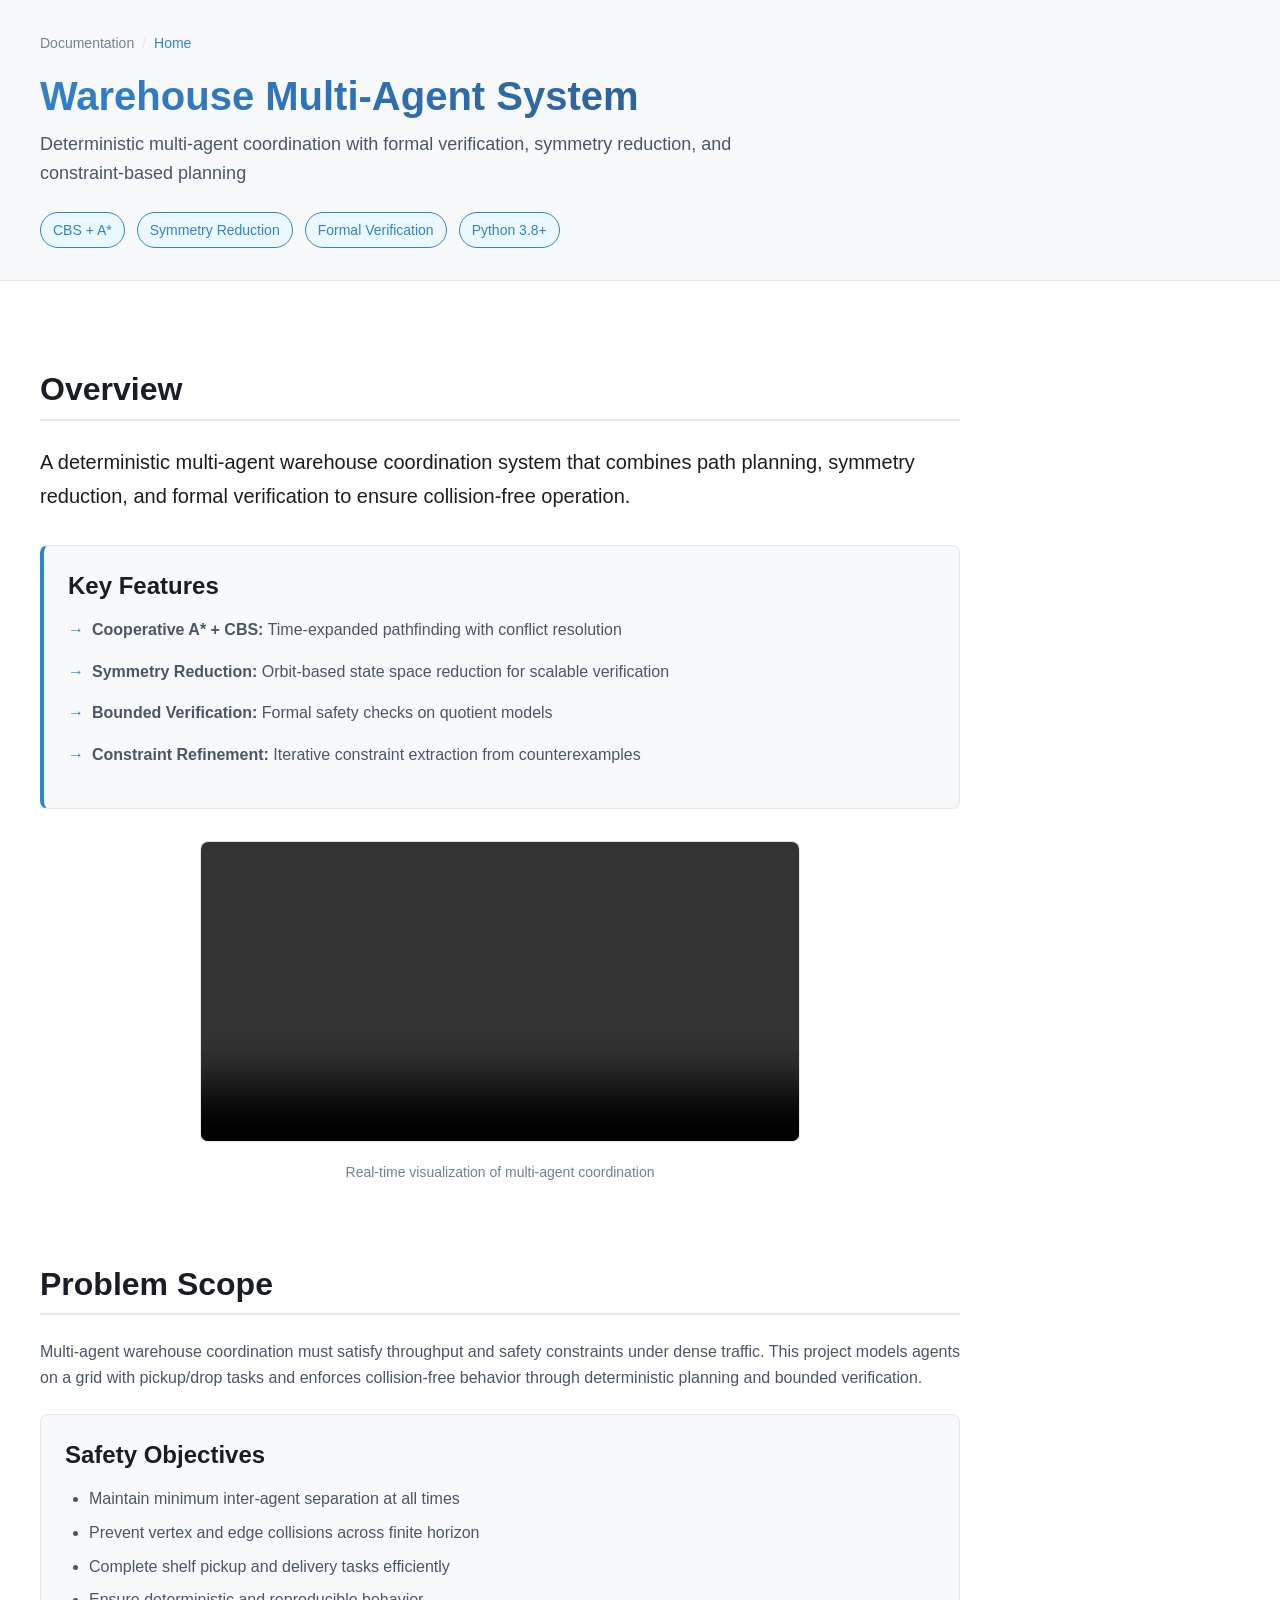
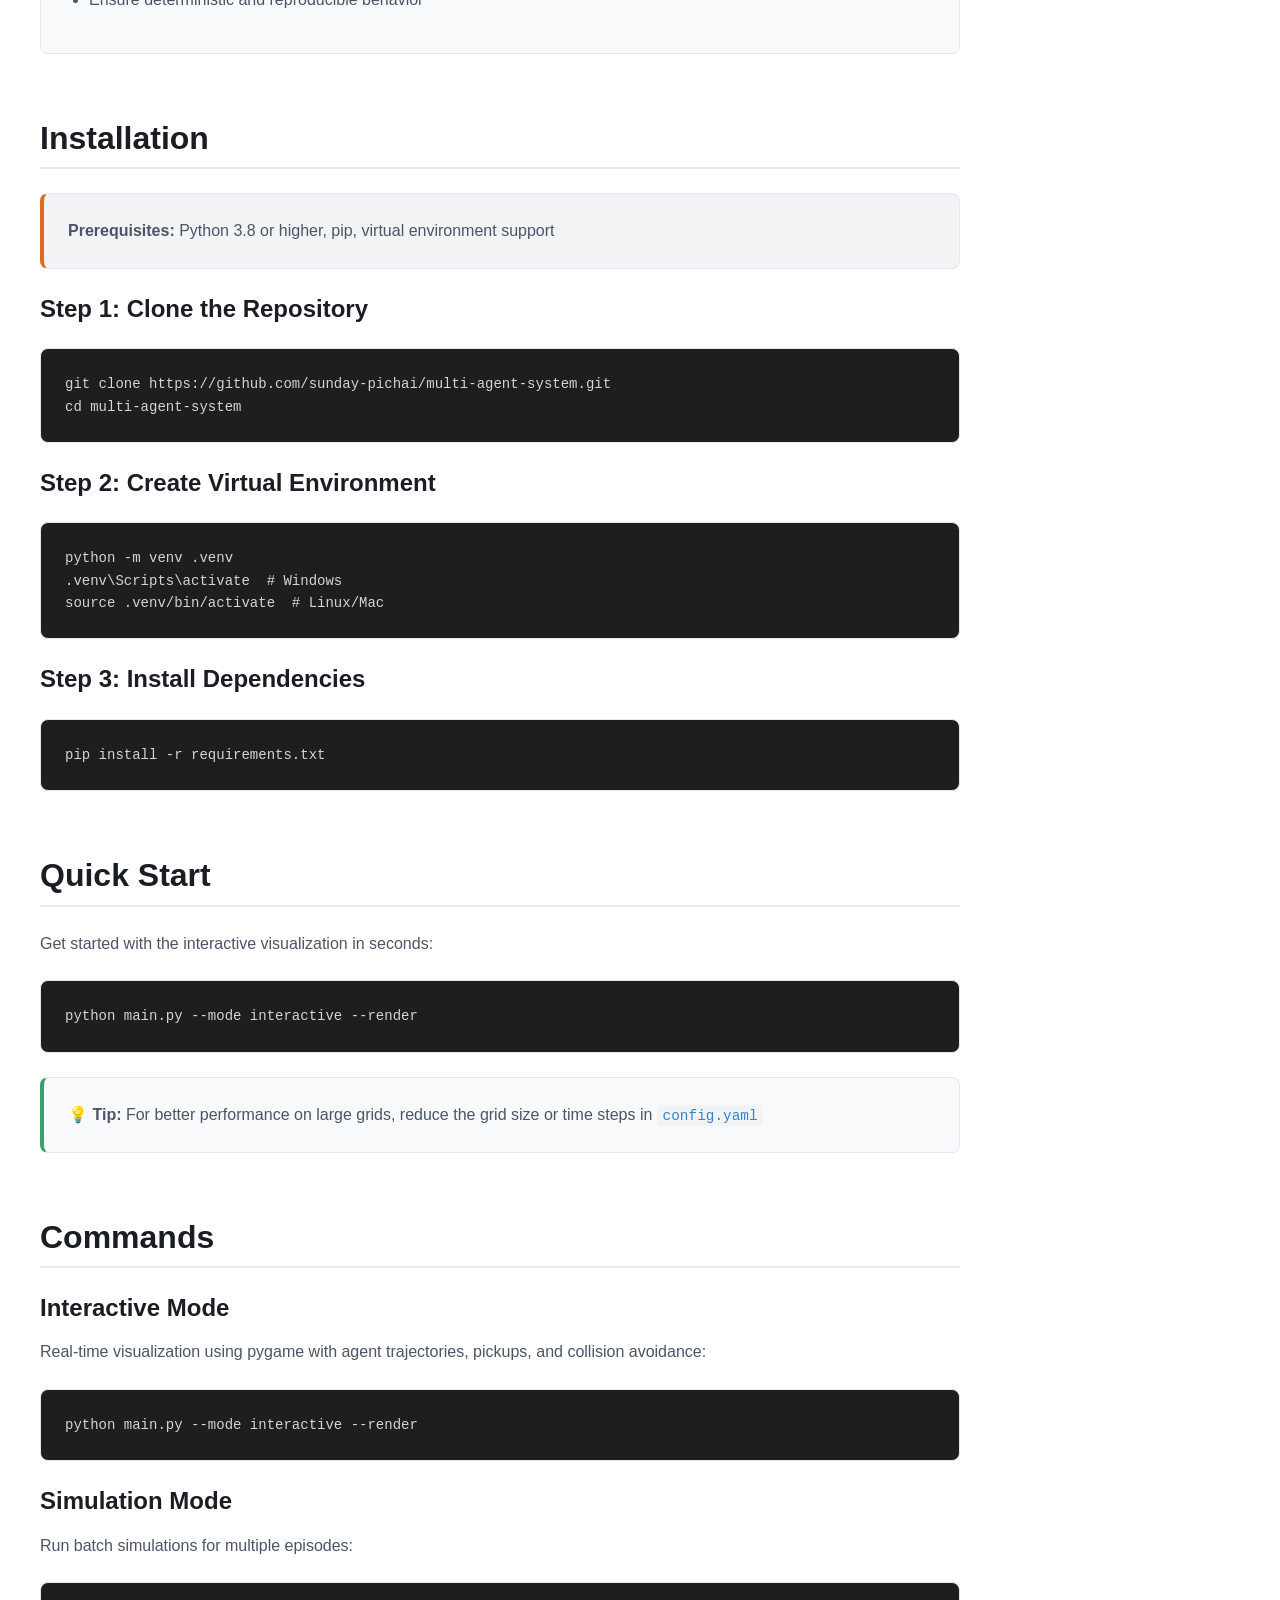
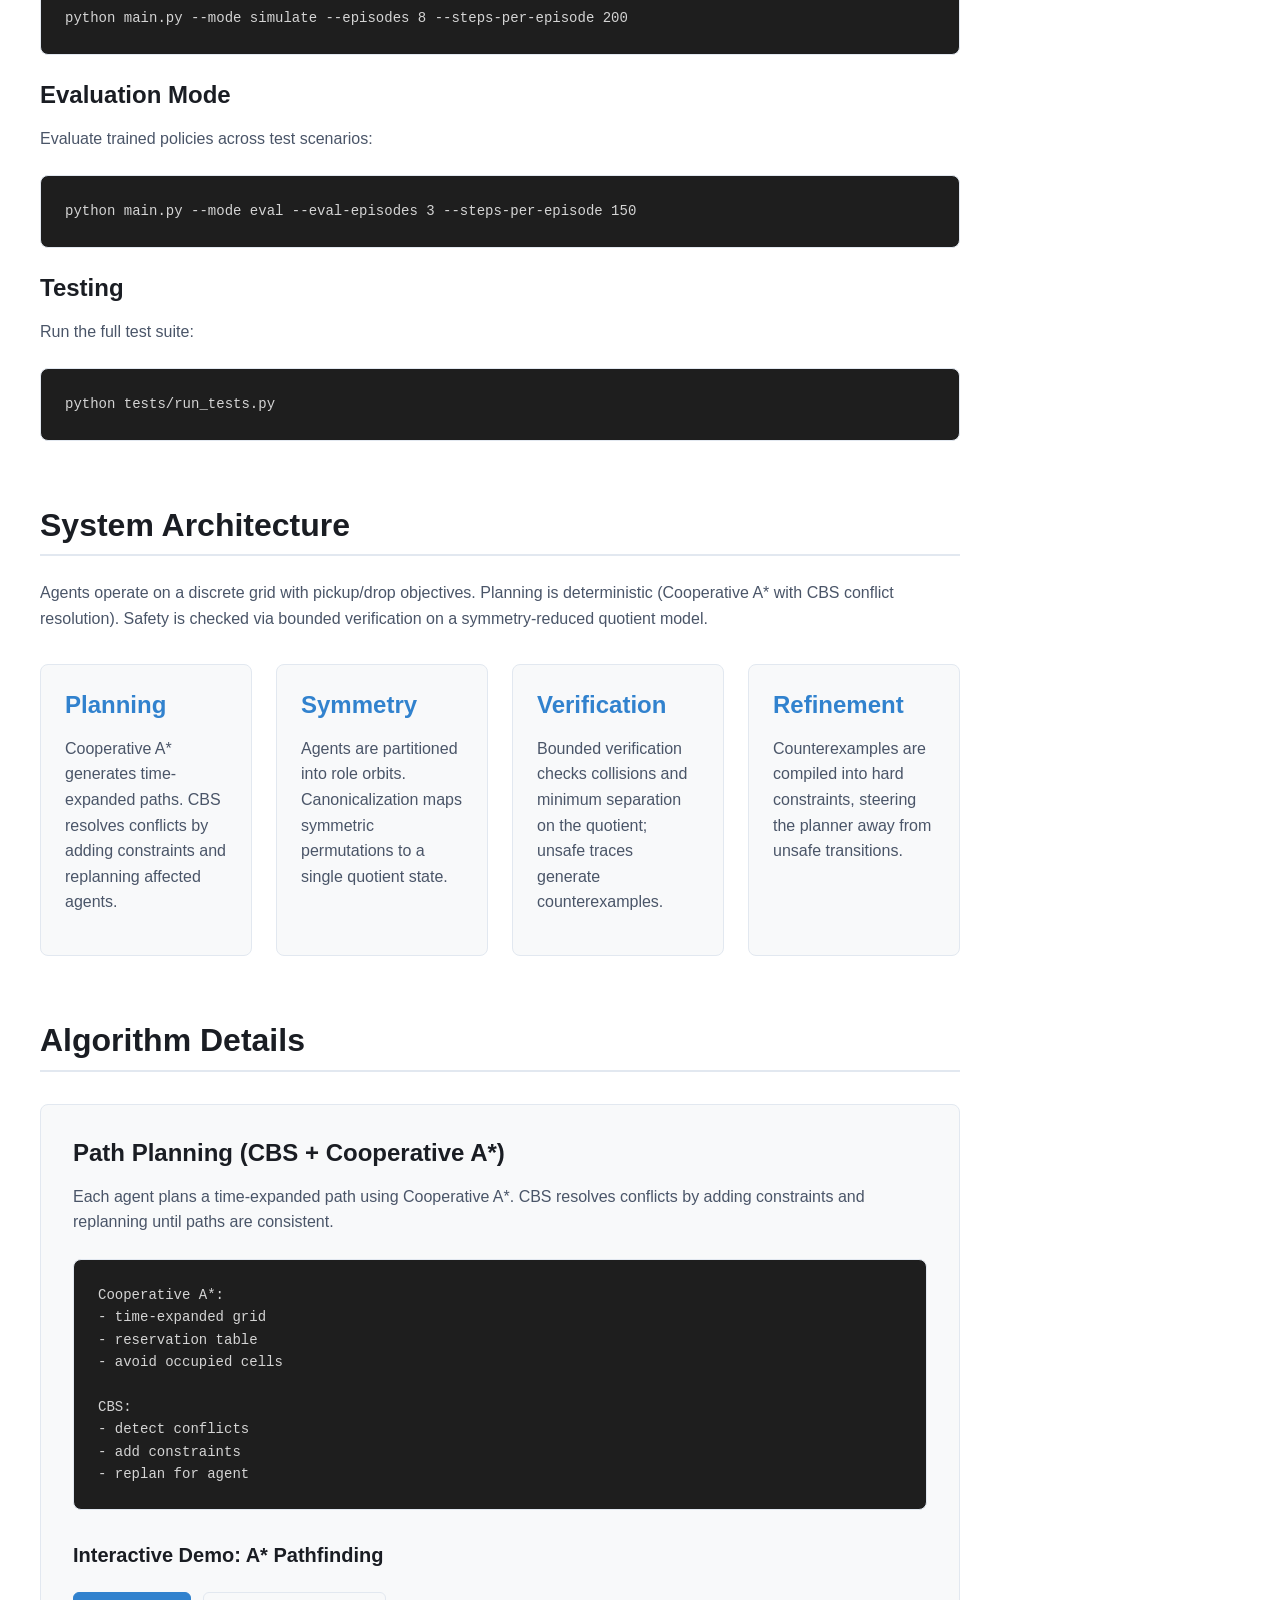
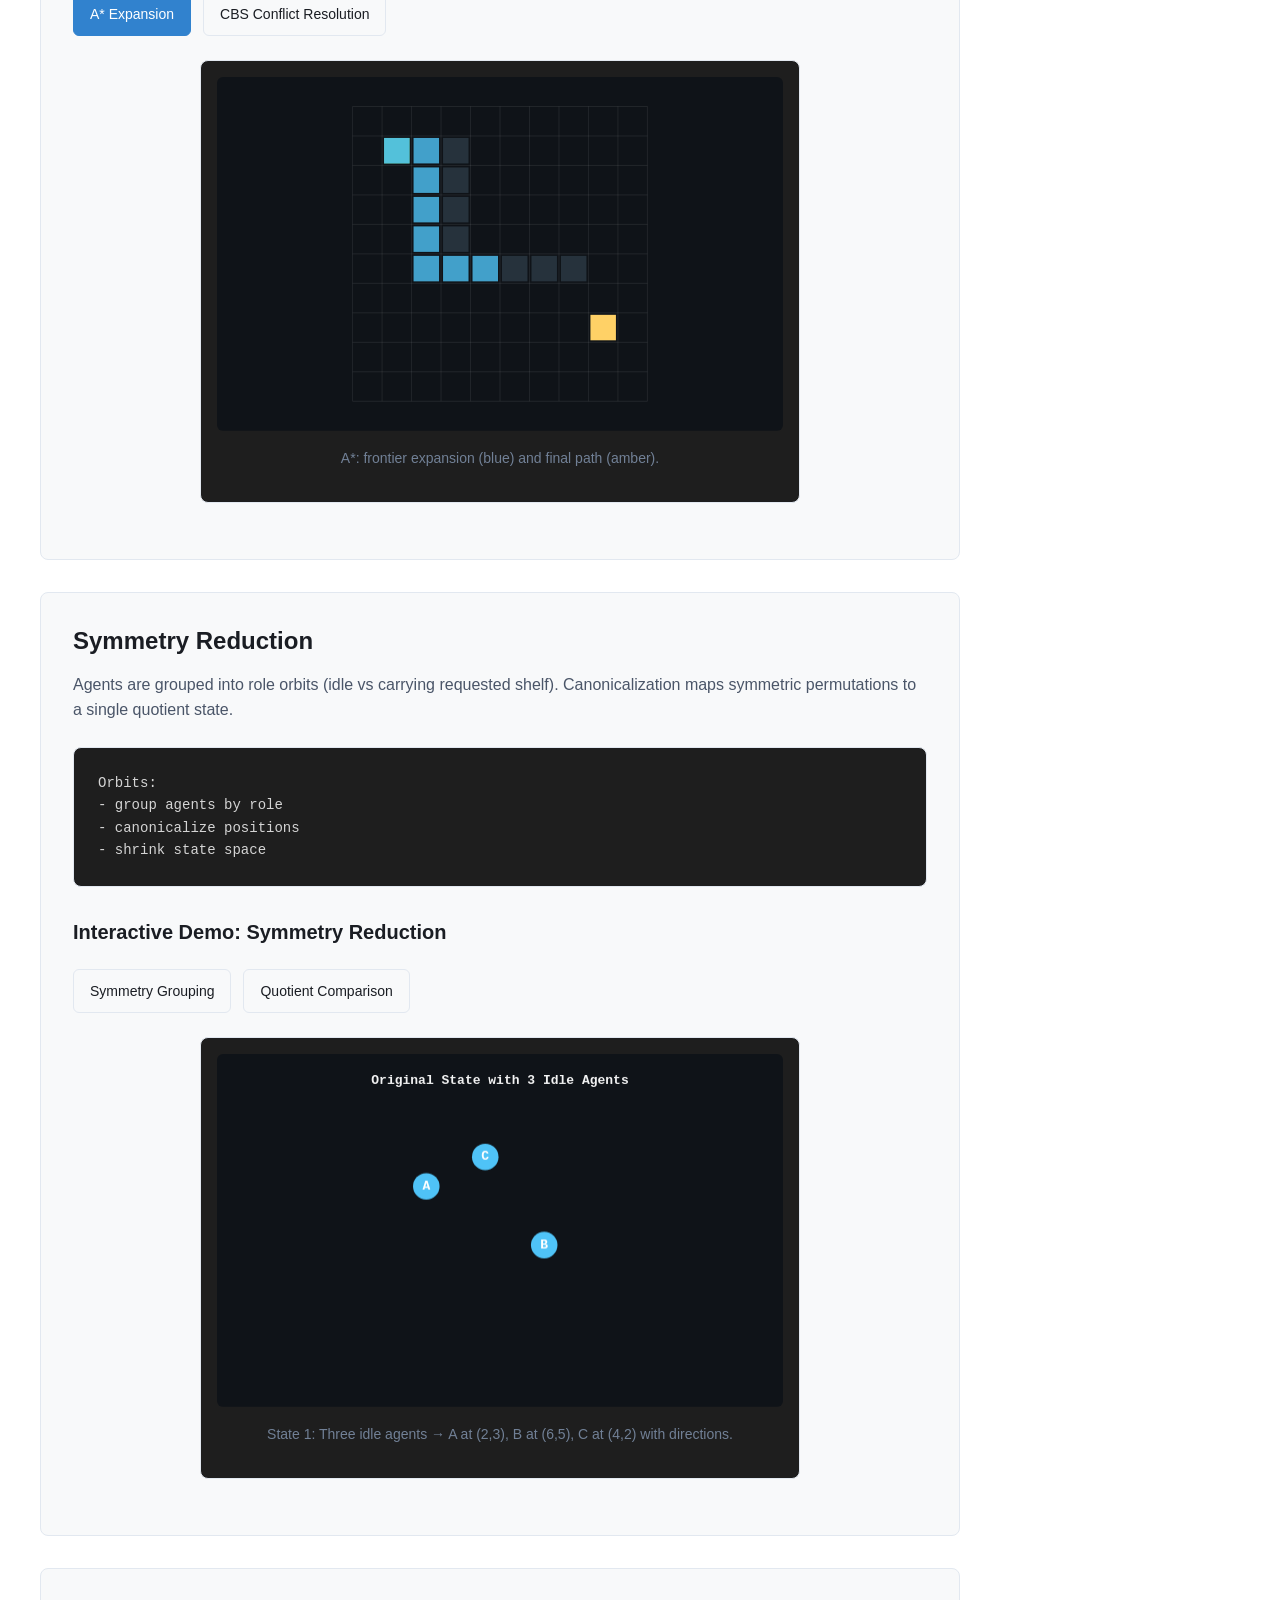
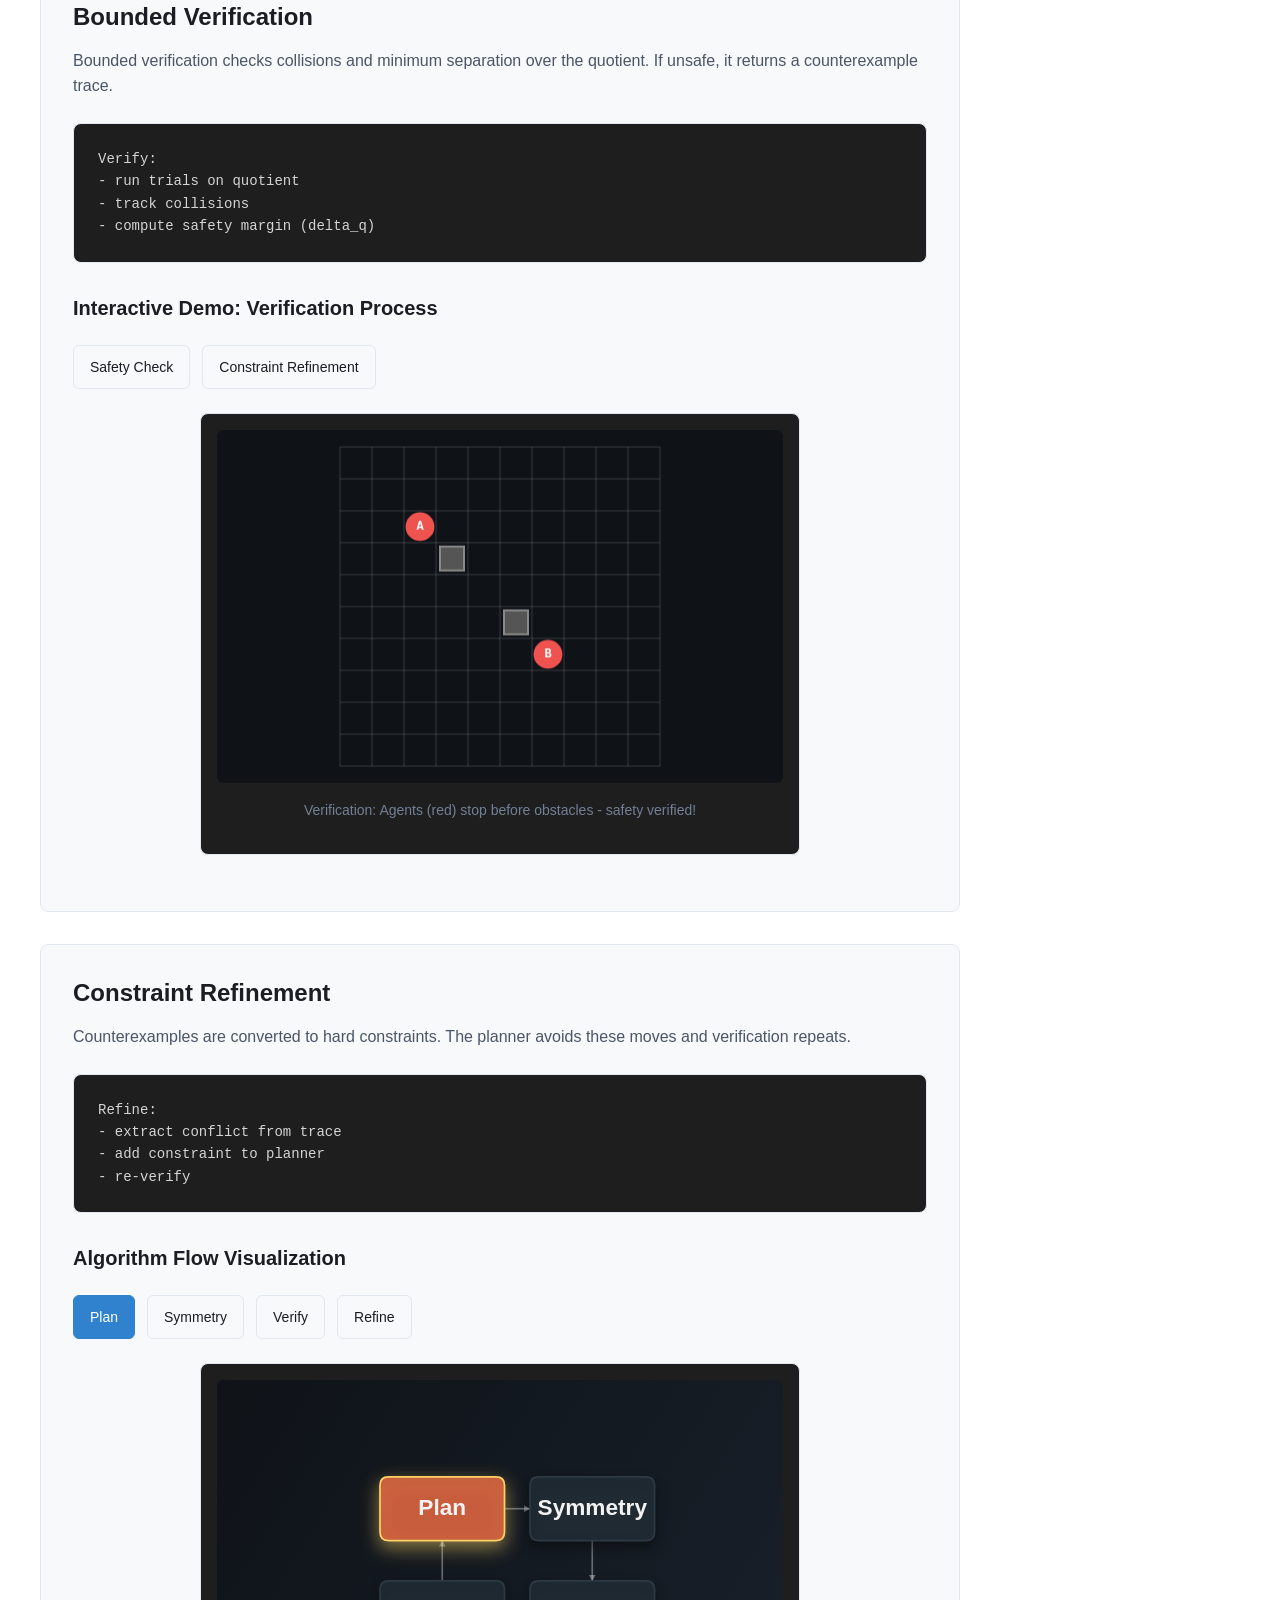
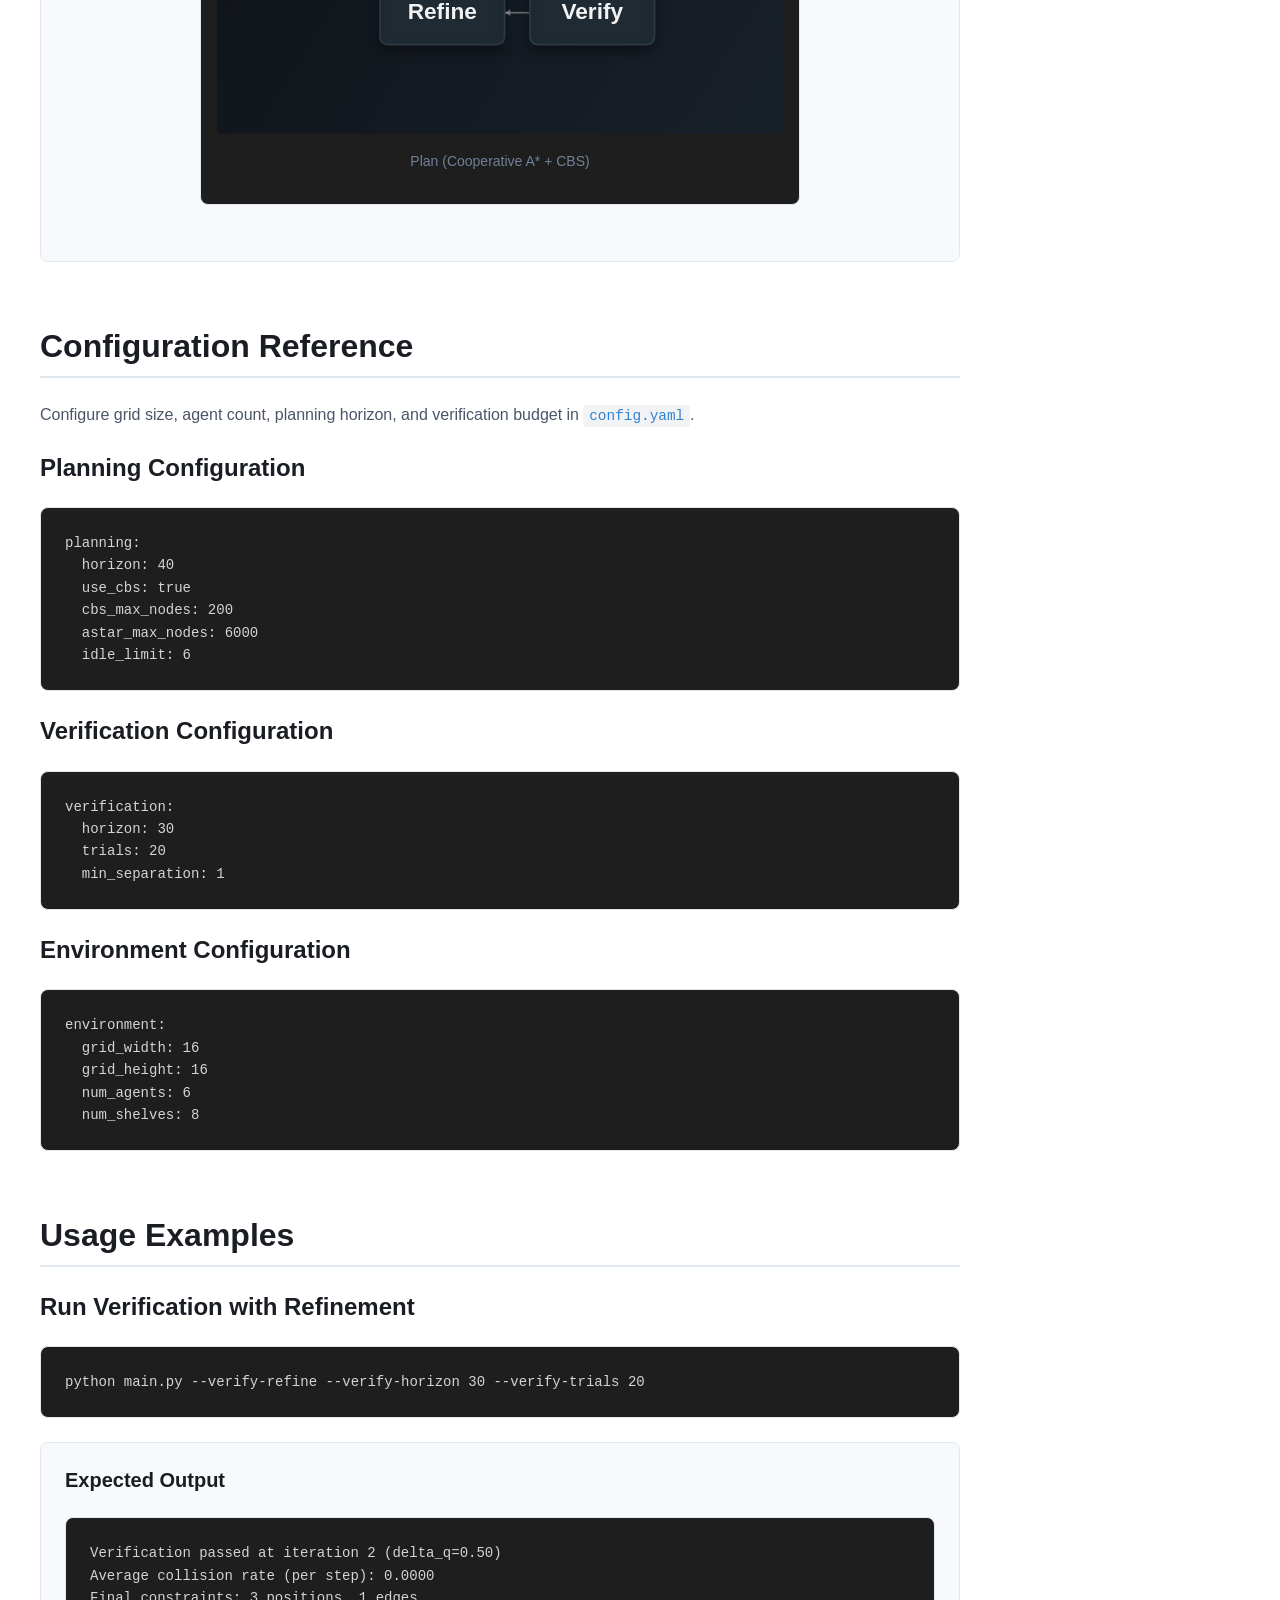
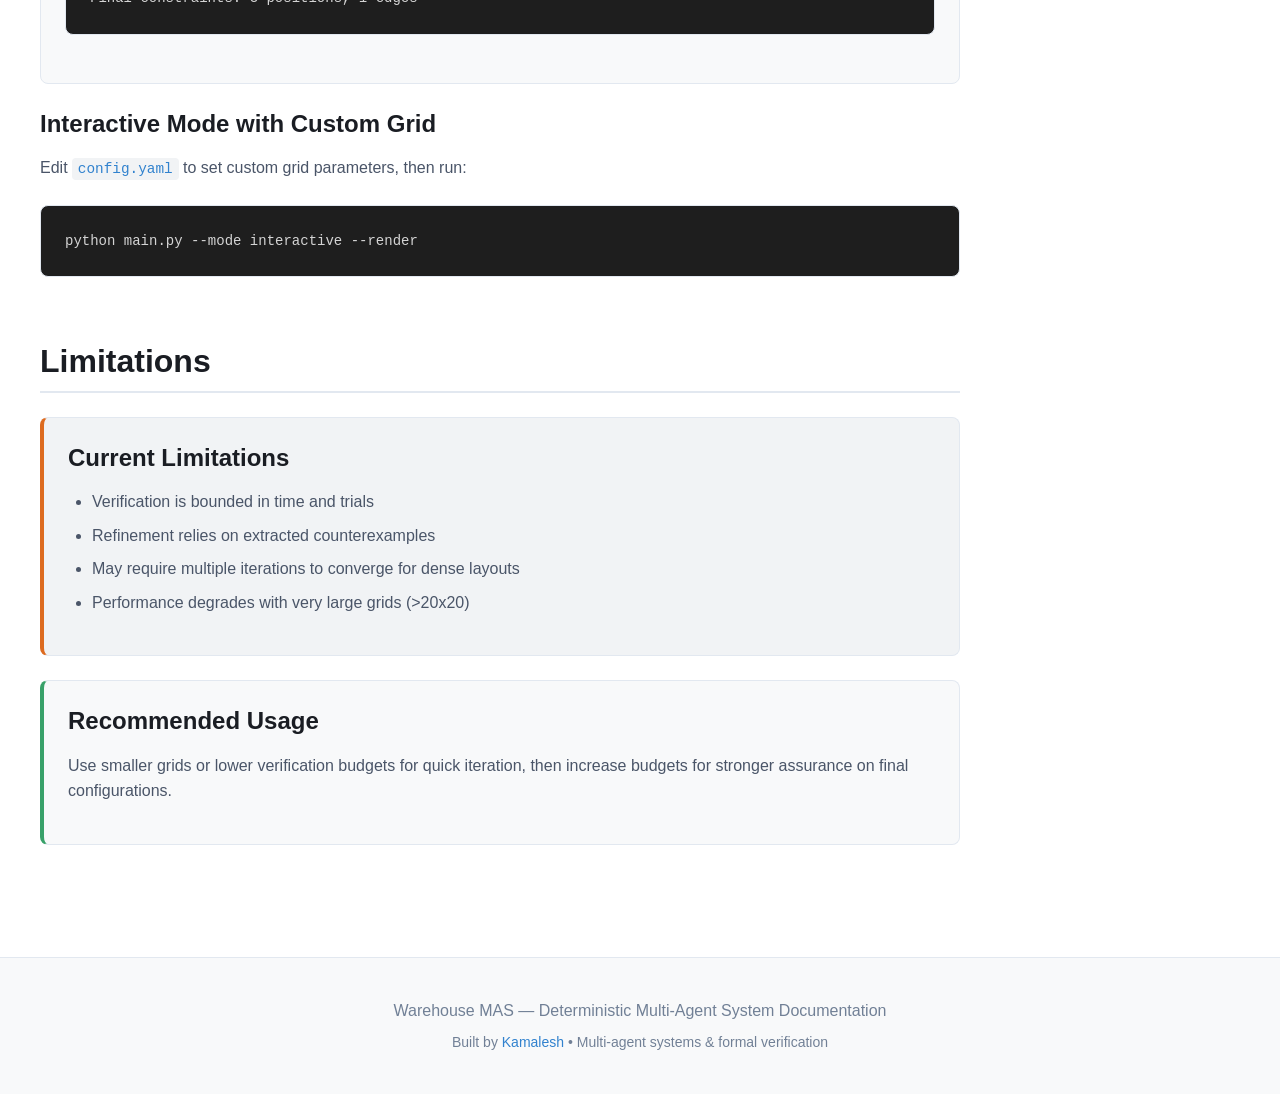
==== commit 4f35021f: "Updated" ====
--- a/docs/index.html
+++ b/docs/index.html
@@ -2,13 +2,16 @@
 <html lang="en">
   <head>
     <meta charset="utf-8" />
-    <meta name="viewport" content="width=device-width, initial-scale=1, maximum-scale=5, user-scalable=yes" />
+    <meta name="viewport" content="width=device-width, initial-scale=1, maximum-scale=5, user-scalable=yes, viewport-fit=cover" />
     <title>Warehouse MAS Documentation — Multi-Agent System with Formal Verification</title>
     
     <!-- Meta tags -->
     <meta name="description" content="Documentation for a multi-agent warehouse simulator with Cooperative A* + CBS, symmetry-reduced quotient verification, and constraint-based refinement." />
     <meta name="og:title" content="Warehouse MAS Documentation" />
     <meta name="og:description" content="Multi-agent warehouse simulator with formal verification and symmetry reduction" />
+    <meta name="theme-color" content="#3182ce" />
+    <meta name="apple-mobile-web-app-capable" content="yes" />
+    <meta name="apple-mobile-web-app-status-bar-style" content="black-translucent" />
     
     <!-- Favicon -->
     <link rel="icon" type="image/svg+xml" href="favicon.svg" />
@@ -16,90 +19,65 @@
     <link rel="stylesheet" href="styles.css" />
   </head>
   <body>
-    <!-- Mobile Menu Toggle -->
-    <button id="mobileMenuToggle" class="mobile-menu-toggle" aria-label="Toggle menu">
-      <svg viewBox="0 0 24 24" fill="none" stroke="currentColor" stroke-width="2">
-        <line x1="3" y1="12" x2="21" y2="12"></line>
-        <line x1="3" y1="6" x2="21" y2="6"></line>
-        <line x1="3" y1="18" x2="21" y2="18"></line>
-      </svg>
-    </button>
-    
-    <!-- Mobile Dark Mode Toggle -->
-    <button id="mobileThemeToggle" class="mobile-theme-toggle" aria-label="Toggle dark mode">
-      <svg class="toggle-icon-light" viewBox="0 0 24 24" fill="none" stroke="currentColor" stroke-width="2">
-        <circle cx="12" cy="12" r="4"/>
-        <path d="M12 2v2m0 16v2M4.93 4.93l1.41 1.41m11.32 11.32l1.41 1.41M2 12h2m16 0h2M4.93 19.07l1.41-1.41m11.32-11.32l1.41-1.41"/>
-      </svg>
-      <svg class="toggle-icon-dark" viewBox="0 0 24 24" fill="none" stroke="currentColor" stroke-width="2">
-        <path d="M21 12.79A9 9 0 1 1 11.21 3 7 7 0 0 0 21 12.79z"/>
-      </svg>
-    </button>
-    
-    <!-- Sidebar Navigation -->
-    <aside class="sidebar" id="sidebar">
-      <div class="sidebar__header">
-        <h3 class="sidebar__title">Warehouse MAS</h3>
-        <button class="sidebar__toggle" id="sidebarToggle" aria-label="Toggle sidebar">
-          <svg viewBox="0 0 24 24" fill="none" stroke="currentColor" stroke-width="2">
-            <line x1="3" y1="12" x2="21" y2="12"></line>
-            <line x1="3" y1="6" x2="21" y2="6"></line>
-            <line x1="3" y1="18" x2="21" y2="18"></line>
+    <!-- Mobile Header -->
+    <header class="mobile-header">
+      <div class="mobile-header__title">
+        <span>Warehouse MAS</span>
+      </div>
+      <div class="mobile-header__actions">
+        <button id="mobileHeaderThemeToggle" class="mobile-header-theme-toggle" aria-label="Toggle theme">
+          <svg class="toggle-icon-light" width="20" height="20" viewBox="0 0 24 24" fill="none" stroke="currentColor" stroke-width="2">
+            <circle cx="12" cy="12" r="4"/>
+            <path d="M12 2v2m0 16v2M4.93 4.93l1.41 1.41m11.32 11.32l1.41 1.41M2 12h2m16 0h2M4.93 19.07l1.41-1.41m11.32-11.32l1.41-1.41"/>
+          </svg>
+          <svg class="toggle-icon-dark" width="20" height="20" viewBox="0 0 24 24" fill="none" stroke="currentColor" stroke-width="2">
+            <path d="M21 12.79A9 9 0 1 1 11.21 3 7 7 0 0 0 21 12.79z"/>
           </svg>
         </button>
+        <button id="mobileMenuToggle" class="mobile-menu-toggle" aria-label="Toggle menu" aria-expanded="false">
+          <span></span>
+          <span></span>
+          <span></span>
+        </button>
+      </div>
+    </header>
+
+    <!-- Mobile Fullscreen Menu -->
+    <div class="mobile-fullscreen-menu" id="mobileFullscreenMenu">
+      <div class="mobile-nav-section">
+        <h4 class="mobile-nav-section__title">Getting Started</h4>
+        <a href="#overview" class="mobile-nav-link">Overview</a>
+        <a href="#installation" class="mobile-nav-link">Installation</a>
+        <a href="#quick-start" class="mobile-nav-link">Quick Start</a>
       </div>
       
-      <nav class="sidebar__nav">
-        <div class="nav-section">
-          <h4 class="nav-section__title">Getting Started</h4>
-          <a href="#overview" class="nav-link">Overview</a>
-          <a href="#installation" class="nav-link">Installation</a>
-          <a href="#quick-start" class="nav-link">Quick Start</a>
-        </div>
-        
-        <div class="nav-section">
-          <h4 class="nav-section__title">Core Concepts</h4>
-          <a href="#problem-scope" class="nav-link">Problem Scope</a>
-          <a href="#architecture" class="nav-link">Architecture</a>
-          <a href="#algorithms" class="nav-link">Algorithms</a>
-        </div>
-        
-        <div class="nav-section">
-          <h4 class="nav-section__title">Features</h4>
-          <a href="#planning" class="nav-link">Path Planning</a>
-          <a href="#symmetry" class="nav-link">Symmetry Reduction</a>
-          <a href="#verification" class="nav-link">Verification</a>
-          <a href="#refinement" class="nav-link">Refinement</a>
-        </div>
-        
-        <div class="nav-section">
-          <h4 class="nav-section__title">Usage</h4>
-          <a href="#commands" class="nav-link">Commands</a>
-          <a href="#configuration" class="nav-link">Configuration</a>
-          <a href="#examples" class="nav-link">Examples</a>
-        </div>
-        
-        <div class="nav-section">
-          <h4 class="nav-section__title">Resources</h4>
-          <a href="#limitations" class="nav-link">Limitations</a>
-        </div>
-      </nav>
+      <div class="mobile-nav-section">
+        <h4 class="mobile-nav-section__title">Core Concepts</h4>
+        <a href="#problem-scope" class="mobile-nav-link">Problem Scope</a>
+        <a href="#architecture" class="mobile-nav-link">Architecture</a>
+        <a href="#algorithms" class="mobile-nav-link">Algorithms</a>
+      </div>
       
-      <div class="sidebar__footer">
-        <button id="darkModeToggle" class="theme-toggle" aria-label="Toggle dark mode">
-          <svg class="toggle-icon-light" viewBox="0 0 24 24" fill="none" stroke="currentColor" stroke-width="2">
-            <circle cx="12" cy="12" r="4"/><path d="M12 2v2m0 16v2M4.93 4.93l1.41 1.41m11.32 11.32l1.41 1.41M2 12h2m16 0h2M4.93 19.07l1.41-1.41m11.32-11.32l1.41-1.41"/>
-          </svg>
-          <svg class="toggle-icon-dark" viewBox="0 0 24 24" fill="none" stroke="currentColor" stroke-width="2">
-            <path d="M21 12.79A9 9 0 1 1 11.21 3 7 7 0 0 0 21 12.79z"/>
-          </svg>
-          <span>Theme</span>
-        </button>
-      </div>
-    </aside>
-
-    <!-- Sidebar Overlay (Mobile) -->
-    <div class="sidebar-overlay" id="sidebarOverlay" aria-hidden="true"></div>
+      <div class="mobile-nav-section">
+        <h4 class="mobile-nav-section__title">Features</h4>
+        <a href="#planning" class="mobile-nav-link">Path Planning</a>
+        <a href="#symmetry" class="mobile-nav-link">Symmetry Reduction</a>
+        <a href="#verification" class="mobile-nav-link">Verification</a>
+        <a href="#refinement" class="mobile-nav-link">Refinement</a>
+      </div>
+      
+      <div class="mobile-nav-section">
+        <h4 class="mobile-nav-section__title">Usage</h4>
+        <a href="#commands" class="mobile-nav-link">Commands</a>
+        <a href="#configuration" class="mobile-nav-link">Configuration</a>
+        <a href="#examples" class="mobile-nav-link">Examples</a>
+      </div>
+      
+      <div class="mobile-nav-section">
+        <h4 class="mobile-nav-section__title">Resources</h4>
+        <a href="#limitations" class="mobile-nav-link">Limitations</a>
+      </div>
+    </div>
     
     <!-- Main Content -->
     <div class="docs-layout">
--- a/docs/styles.css
+++ b/docs/styles.css
@@ -24,7 +24,6 @@
   --shadow-sm: 0 1px 3px rgba(0, 0, 0, 0.1);
   --shadow-md: 0 4px 6px rgba(0, 0, 0, 0.1);
   --shadow-lg: 0 10px 20px rgba(0, 0, 0, 0.15);
-  --sidebar-width: 280px;
   --toc-width: 240px;
   --header-height: 180px;
 }
@@ -119,218 +118,191 @@
   color: var(--accent-primary);
 }
 
-/* ==================== Sidebar Navigation ==================== */
-.sidebar {
+/* Old sidebar removed - now using mobile fullscreen menu */
+
+/* Mobile Top Header */
+.mobile-header {
   position: fixed;
   top: 0;
   left: 0;
-  width: var(--sidebar-width);
-  height: 100vh;
-  background: var(--bg-secondary);
-  border-right: 1px solid var(--border-color);
-  display: flex;
-  flex-direction: column;
-  overflow-y: auto;
-  z-index: 1000;
-  transition: transform 0.3s ease;
-}
-
-.sidebar-overlay {
-  position: fixed;
-  inset: 0;
-  background: rgba(0, 0, 0, 0.45);
-  opacity: 0;
-  pointer-events: none;
-  transition: opacity 0.3s ease;
-  z-index: 900;
-}
-
-body.sidebar-open .sidebar-overlay {
-  opacity: 1;
-  pointer-events: auto;
-}
-
-.sidebar__header {
-  padding: 1.5rem;
+  right: 0;
+  height: 60px;
+  background: var(--bg-primary);
   border-bottom: 1px solid var(--border-color);
-  display: flex;
+  display: none;
+  align-items: center;
   justify-content: space-between;
-  align-items: center;
-}
-
-.sidebar__title {
-  font-size: 1.25rem;
+  padding: 0 1rem;
+  z-index: 1100;
+  box-shadow: 0 2px 8px rgba(0, 0, 0, 0.1);
+}
+
+.mobile-header__title {
+  font-size: 1.1rem;
   font-weight: 700;
   color: var(--text-primary);
-  margin: 0;
-}
-
-.sidebar__toggle {
+  display: flex;
+  align-items: center;
+  gap: 0.5rem;
+}
+
+.mobile-header__logo {
+  width: 32px;
+  height: 32px;
+  background: var(--accent-primary);
+  border-radius: 8px;
+  display: flex;
+  align-items: center;
+  justify-content: center;
+  color: white;
+  font-weight: 900;
+  font-size: 1.2rem;
+}
+
+.mobile-header__actions {
+  display: flex;
+  align-items: center;
+  gap: 0.5rem;
+}
+
+.mobile-header-theme-toggle {
+  width: 40px;
+  height: 40px;
   background: transparent;
-  border: none;
-  cursor: pointer;
-  color: var(--text-secondary);
-  padding: 0.5rem;
-  display: none;
-}
-
-.sidebar__toggle svg {
-  width: 20px;
-  height: 20px;
-}
-
-.sidebar__nav {
-  flex: 1;
-  padding: 1rem 0;
-  overflow-y: auto;
-}
-
-.nav-section {
-  margin-bottom: 1.5rem;
-  padding: 0 1rem;
-}
-
-.nav-section__title {
-  font-size: 0.75rem;
-  font-weight: 600;
-  text-transform: uppercase;
-  letter-spacing: 0.05em;
-  color: var(--text-muted);
-  margin-bottom: 0.5rem;
-}
-
-.nav-link {
-  display: block;
-  padding: 0.5rem 0.75rem;
-  color: var(--text-secondary);
-  border-radius: 6px;
-  margin-bottom: 0.25rem;
-  transition: all 0.2s ease;
-}
-
-.nav-link:hover,
-.nav-link.active {
-  background: var(--accent-light);
-  color: var(--accent-primary);
-}
-
-.sidebar__footer {
-  padding: 1rem;
-  border-top: 1px solid var(--border-color);
-}
-
-.theme-toggle {
-  width: 100%;
-  padding: 0.75rem;
-  background: var(--bg-tertiary);
   border: 1px solid var(--border-color);
   border-radius: 8px;
   cursor: pointer;
   display: flex;
   align-items: center;
-  gap: 0.5rem;
+  justify-content: center;
   color: var(--text-secondary);
   transition: all 0.2s ease;
-}
-
-.theme-toggle:hover {
-  background: var(--accent-light);
+  -webkit-tap-highlight-color: transparent;
+}
+
+.mobile-header-theme-toggle:active {
+  background: var(--bg-tertiary);
+  color: var(--accent-primary);
   border-color: var(--accent-primary);
-  color: var(--accent-primary);
-}
-
-.theme-toggle svg {
-  width: 20px;
-  height: 20px;
-}
-
-.toggle-icon-dark {
+  transform: scale(0.95);
+}
+
+.mobile-header-theme-toggle .toggle-icon-dark {
   display: none;
 }
 
-body.dark-mode .toggle-icon-light {
+body.dark-mode .mobile-header-theme-toggle .toggle-icon-light {
   display: none;
 }
 
-body.dark-mode .toggle-icon-dark {
+body.dark-mode .mobile-header-theme-toggle .toggle-icon-dark {
   display: block;
 }
 
-/* Mobile hamburger menu button */
 .mobile-menu-toggle {
-  position: fixed;
-  top: calc(14px + env(safe-area-inset-top));
-  left: calc(14px + env(safe-area-inset-left));
   width: 44px;
   height: 44px;
-  background: var(--bg-secondary);
-  border: 1px solid var(--border-color);
-  border-radius: 10px;
+  background: transparent;
+  border: none;
   cursor: pointer;
-  display: none;
+  display: flex;
+  flex-direction: column;
   align-items: center;
   justify-content: center;
-  box-shadow: var(--shadow-md);
-  color: var(--text-primary);
-  z-index: 1001;
+  gap: 5px;
+  padding: 0;
   transition: all 0.3s ease;
   -webkit-tap-highlight-color: transparent;
-  touch-action: manipulation;
-}
-
-.mobile-menu-toggle:hover,
-.mobile-menu-toggle:active {
-  background: var(--bg-tertiary);
-  transform: scale(1.05);
-}
-
-.mobile-menu-toggle svg {
+}
+
+.mobile-menu-toggle span {
   width: 24px;
-  height: 24px;
-}
-
-/* Mobile floating dark mode toggle */
-.mobile-theme-toggle {
+  height: 2px;
+  background: var(--text-primary);
+  border-radius: 2px;
+  transition: all 0.3s ease;
+}
+
+body.mobile-menu-open .mobile-menu-toggle span:nth-child(1) {
+  transform: rotate(45deg) translate(5px, 5px);
+}
+
+body.mobile-menu-open .mobile-menu-toggle span:nth-child(2) {
+  opacity: 0;
+}
+
+body.mobile-menu-open .mobile-menu-toggle span:nth-child(3) {
+  transform: rotate(-45deg) translate(7px, -7px);
+}
+
+/* Mobile Fullscreen Menu */
+.mobile-fullscreen-menu {
   position: fixed;
-  top: calc(14px + env(safe-area-inset-top));
-  right: calc(14px + env(safe-area-inset-right));
-  width: 44px;
-  height: 44px;
-  background: var(--bg-secondary);
-  border: 1px solid var(--border-color);
+  top: 60px;
+  left: 0;
+  right: 0;
+  bottom: 0;
+  background: var(--bg-primary);
+  z-index: 1050;
+  display: flex;
+  flex-direction: column;
+  overflow-y: auto;
+  opacity: 0;
+  transform: translateY(-20px);
+  transition: all 0.3s cubic-bezier(0.4, 0, 0.2, 1);
+  pointer-events: none;
+  visibility: hidden;
+}
+
+body.mobile-menu-open .mobile-fullscreen-menu {
+  opacity: 1;
+  transform: translateY(0);
+  pointer-events: auto;
+  visibility: visible;
+}
+
+.mobile-nav-section {
+  padding: 1.5rem 1rem 0.5rem;
+}
+
+.mobile-nav-section__title {
+  font-size: 0.7rem;
+  font-weight: 700;
+  text-transform: uppercase;
+  letter-spacing: 0.1em;
+  color: var(--text-muted);
+  margin-bottom: 0.75rem;
+  padding: 0 0.5rem;
+}
+
+.mobile-nav-link {
+  display: block;
+  padding: 1rem;
+  color: var(--text-secondary);
+  font-size: 1rem;
+  font-weight: 500;
   border-radius: 10px;
-  cursor: pointer;
-  display: none;
-  align-items: center;
-  justify-content: center;
-  box-shadow: var(--shadow-md);
-  color: var(--text-primary);
-  z-index: 1002;
-  transition: all 0.3s ease;
-  -webkit-tap-highlight-color: transparent;
-  touch-action: manipulation;
-}
-
-.mobile-theme-toggle:hover,
-.mobile-theme-toggle:active {
-  transform: scale(1.04);
-  background: var(--bg-tertiary);
-}
-
-.mobile-theme-toggle svg {
-  width: 24px;
-  height: 24px;
-}
-
-@media (max-width: 1024px) {
-  .mobile-theme-toggle {
-    display: flex;
-  }
+  margin-bottom: 0.5rem;
+  transition: all 0.2s ease;
+  border-left: 3px solid transparent;
+}
+
+.mobile-nav-link:active {
+  background: var(--accent-light);
+  color: var(--accent-primary);
+  border-left-color: var(--accent-primary);
+  transform: scale(0.98);
+}
+
+.mobile-nav-link.active {
+  background: var(--accent-light);
+  color: var(--accent-primary);
+  border-left-color: var(--accent-primary);
 }
 
 /* ==================== Main Layout ==================== */
 .docs-layout {
-  margin-left: var(--sidebar-width);
+  margin-left: 0;
   min-height: 100vh;
   display: flex;
   flex-direction: column;
@@ -597,34 +569,49 @@
   border: 1px solid var(--border-color);
   border-radius: 8px;
   padding: 1rem;
+  overflow: hidden;
+  width: 100%;
 }
 
 .demo-canvas-wrapper canvas {
   width: 100%;
-  max-width: 600px;
+  max-width: 100%;
   height: auto;
   display: block;
   border-radius: 6px;
+  aspect-ratio: 16 / 10;
 }
 
 @media (max-width: 768px) {
   .demo-canvas-wrapper {
     max-width: 100%;
-    padding: 0.5rem;
+    padding: 0.75rem;
+    margin: 1.25rem auto;
   }
   
   .demo-canvas-wrapper canvas {
     max-width: 100%;
-    aspect-ratio: 4 / 3;
-    max-height: 260px;
+    aspect-ratio: 16 / 10;
+    max-height: 320px;
     height: auto;
   }
 }
 
 @media (max-width: 480px) {
   .demo-canvas-wrapper {
+    max-width: 100%;
     padding: 0.5rem;
     margin: 1rem auto;
+  }
+
+  .demo-canvas-wrapper canvas {
+    width: 100%;
+    max-width: 100%;
+    aspect-ratio: 4 / 3;
+    max-height: 180px;
+    height: auto;
+    margin: 0 auto;
+    display: block;
   }
 }
 
@@ -746,37 +733,13 @@
 }
 
 @media (max-width: 1024px) {
-  :root {
-    --sidebar-width: 280px;
-  }
-
   body {
     overflow-x: hidden;
   }
-  
-  .sidebar {
-    transform: translateX(-100%);
-    box-shadow: var(--shadow-xl);
-  }
-  
-  .sidebar.is-open {
-    transform: translateX(0);
-  }
-  
-  .sidebar__toggle {
-    display: none;
-  }
-
-  .mobile-menu-toggle {
+
+  /* Show mobile header */
+  .mobile-header {
     display: flex;
-  }
-
-  .mobile-theme-toggle {
-    display: flex;
-  }
-
-  .sidebar__footer {
-    display: none;
   }
   
   .docs-layout {
@@ -785,19 +748,29 @@
   
   .docs-header {
     padding: 1.5rem;
-    padding-top: 4rem;
+    padding-top: 5rem;
   }
   
   .docs-container {
     padding: 2rem 1.5rem 4.5rem;
-  }
-  
-  body.sidebar-open {
+    margin-top: 60px;
+  }
+  
+  body.mobile-menu-open {
     overflow: hidden;
   }
 }
 
+/* ==================== Tablet (768px and below) ==================== */
 @media (max-width: 768px) {
+  :root {
+    --header-height: 150px;
+  }
+
+  html {
+    scroll-padding-top: 60px;
+  }
+
   body {
     font-size: 15px;
   }
@@ -832,19 +805,10 @@
     margin-top: 2rem;
   }
   
-  h2 {
-    font-size: 1.5rem;
-    margin-top: 2rem;
-  }
-  
-  h3 {
-    font-size: 1.25rem;
-    margin-top: 1.25rem;
-  }
-  
-  h4 {
-    font-size: 1.1rem;
-  }
+  h1 { font-size: 2rem; }
+  h2 { font-size: 1.5rem; margin-top: 2rem; }
+  h3 { font-size: 1.25rem; margin-top: 1.25rem; }
+  h4 { font-size: 1.1rem; }
   
   p {
     margin-bottom: 0.875rem;
@@ -868,6 +832,8 @@
   .demo-controls {
     gap: 0.5rem;
     flex-wrap: wrap;
+    display: grid;
+    grid-template-columns: 1fr 1fr;
   }
   
   .demo-btn {
@@ -875,6 +841,11 @@
     font-size: 0.8125rem;
     min-width: auto;
     flex: 1 1 auto;
+    min-height: 44px;
+    white-space: normal;
+    word-wrap: break-word;
+    line-height: 1.2;
+    overflow: hidden;
   }
   
   .feature-card,
@@ -882,102 +853,402 @@
     padding: 1.25rem;
   }
   
+  .code-block {
+    margin: 1.25rem 0;
+    padding: 0;
+  }
+
   .code-block pre {
     font-size: 0.8rem;
+    padding: 1rem;
     overflow-x: auto;
-  }
-}
-
+    -webkit-overflow-scrolling: touch;
+  }
+  
+  .info-card {
+    padding: 1.125rem;
+    margin: 1.25rem 0;
+  }
+  
+  .demo-canvas-wrapper {
+    max-width: 100%;
+    padding: 0.75rem;
+    margin: 1.25rem auto;
+  }
+
+  .demo-canvas-wrapper canvas {
+    width: 100%;
+    max-width: 100%;
+    height: auto;
+    aspect-ratio: 16 / 10;
+    max-height: 320px;
+  }
+
+  .responsive-canvas {
+    width: 100%;
+    height: auto;
+  }
+
+  ul, ol {
+    margin-left: 1.25rem;
+  }
+
+  li {
+    margin-bottom: 0.375rem;
+  }
+}
+
+/* ==================== Mobile Phone (480px and below) ==================== */
 @media (max-width: 480px) {
+  :root {
+    --header-height: 140px;
+  }
+
+  html {
+    scroll-padding-top: 50px;
+  }
+
   body {
     font-size: 14px;
+    line-height: 1.5;
+  }
+
+  /* Safe area insets for notched devices */
+  .mobile-menu-toggle {
+    top: max(8px, env(safe-area-inset-top));
+    left: max(8px, env(safe-area-inset-left));
+  }
+
+  .mobile-theme-toggle {
+    top: max(8px, env(safe-area-inset-top));
+    right: max(8px, env(safe-area-inset-right));
   }
   
   .docs-header {
     padding: 1rem 0.75rem 1.25rem;
-    padding-top: 3.75rem;
+    padding-top: max(3.75rem, calc(env(safe-area-inset-top) + 3.75rem));
   }
   
   .docs-container {
     width: 100%;
     max-width: none;
-    padding: 1.25rem 0.75rem 4.5rem;
+    padding: 1.125rem 0.75rem max(4.5rem, calc(env(safe-area-inset-bottom) + 3rem));
   }
   
   .page-title {
     font-size: 1.5rem;
     line-height: 1.2;
+    margin-bottom: 0.5rem;
   }
   
   .page-subtitle {
     font-size: 0.875rem;
     line-height: 1.4;
+    margin-bottom: 1rem;
   }
   
   .section-title {
     font-size: 1.25rem;
     margin-top: 1.5rem;
-  }
-  
-  h2 {
-    font-size: 1.25rem;
-    margin-top: 1.5rem;
-  }
-  
-  h3 {
+    margin-bottom: 1rem;
+  }
+  
+  h1 { font-size: 1.5rem; }
+  h2 { font-size: 1.25rem; margin-top: 1.5rem; }
+  h3 { font-size: 1.1rem; margin-top: 1rem; }
+  h4 { font-size: 1rem; }
+  
+  p {
+    margin-bottom: 0.75rem;
+    font-size: 0.95rem;
+  }
+
+  .lead {
     font-size: 1.1rem;
   }
-  
+
+  /* Demo controls - 2 column grid on small screens */
   .demo-controls {
     gap: 0.375rem;
     display: grid;
     grid-template-columns: 1fr 1fr;
+    margin: 1rem 0;
   }
   
   .demo-btn {
-    padding: 0.5rem 0.625rem;
+    padding: 0.5rem 0.5rem;
+    font-size: 0.7rem;
+    white-space: normal;
+    word-wrap: break-word;
+    min-height: 44px;
+    line-height: 1.2;
+    -webkit-tap-highlight-color: transparent;
+    touch-action: manipulation;
+    overflow: hidden;
+  }
+
+  .demo-btn:active {
+    background: var(--accent-hover);
+  }
+
+  /* Canvas Optimization for Mobile */
+  .demo-canvas-wrapper {
+    max-width: 100%;
+    padding: 0.5rem;
+    margin: 0.75rem auto 0.5rem;
+    overflow: hidden;
+  }
+
+  .demo-canvas-wrapper canvas {
+    width: 100%;
+    height: auto;
+    max-width: 100%;
+    aspect-ratio: 16 / 12;
+    max-height: 240px;
+    display: block;
+  }
+
+  .responsive-canvas {
+    width: 100%;
+    height: auto;
+    aspect-ratio: 16 / 12;
+  }
+
+  #flowChart,
+  #algoCanvas,
+  #symmetryCanvas,
+  #verifyCanvas {
+    width: 100%;
+    height: auto;
+    max-width: 100%;
+  }
+
+  .canvas-caption {
     font-size: 0.75rem;
-    white-space: nowrap;
-    min-height: 44px;
-  }
-  
+    line-height: 1.3;
+    margin-top: 0.75rem;
+  }
+  
+  .code-block {
+    margin: 1rem 0;
+    border-radius: 6px;
+    padding: 0;
+  }
+
   .code-block pre {
     padding: 0.875rem;
     font-size: 0.7rem;
     line-height: 1.4;
+    overflow-x: auto;
+    -webkit-overflow-scrolling: touch;
+    word-break: break-word;
+    white-space: pre-wrap;
+  }
+
+  .code-block code {
+    font-size: 0.7rem;
   }
   
   .info-card {
     padding: 0.875rem;
-  }
-  
+    margin: 1rem 0;
+    border-radius: 6px;
+  }
+
+  .info-card h3 {
+    font-size: 1rem;
+    margin-bottom: 0.75rem;
+  }
+
+  .info-card h4 {
+    font-size: 0.95rem;
+  }
+
+  ul {
+    margin-left: 1rem;
+  }
+
+  ol {
+    margin-left: 1.25rem;
+  }
+
+  li {
+    margin-bottom: 0.375rem;
+    font-size: 0.95rem;
+  }
+
   .feature-card,
   .algo-card {
     padding: 1rem;
-  }
-  
-  .canvas-caption {
-    font-size: 0.75rem;
-    line-height: 1.3;
-  }
-  
-  .demo-canvas-wrapper canvas {
-    max-width: 100%;
-    height: auto;
-    max-height: 220px;
-  }
-  
+    margin: 1rem 0;
+    border-radius: 6px;
+  }
+
+  .feature-card h3,
+  .algo-card h3 {
+    font-size: 1.05rem;
+    margin-bottom: 0.75rem;
+  }
+
+  .feature-list li {
+    padding-left: 1.25rem;
+    margin-bottom: 0.75rem;
+  }
+
+  .grid-4 {
+    grid-template-columns: 1fr;
+    gap: 0.75rem;
+  }
+
+  .badge-row {
+    gap: 0.375rem;
+    flex-wrap: wrap;
+  }
+
   .badge {
     font-size: 0.7rem;
     padding: 0.2rem 0.4rem;
   }
-  
-  ul, ol {
-    margin-left: 1.25rem;
-  }
-}
-
-/* ==================== Scrollbar Styling ==================== */
+
+  .breadcrumb {
+    font-size: 0.75rem;
+    margin-bottom: 0.75rem;
+  }
+
+  /* Video responsiveness */
+  .video-wrapper {
+    max-width: 100%;
+    margin: 1.5rem auto;
+  }
+
+  .demo-video {
+    width: 100%;
+    max-height: 280px;
+    aspect-ratio: 16 / 9;
+  }
+
+  .caption {
+    font-size: 0.75rem;
+    margin-top: 0.5rem;
+  }
+
+  /* Mobile navigation */
+  .sidebar {
+    width: 100%;
+  }
+
+  .sidebar-overlay {
+    z-index: 899;
+  }
+
+  /* Safe area for buttons at bottom */
+  .docs-container {
+    padding-bottom: max(4.5rem, calc(env(safe-area-inset-bottom) + 3rem));
+  }
+}
+
+/* ==================== Responsive Grid & Layout ==================== */
+.responsive-canvas {
+  width: 100%;
+  height: auto;
+  max-width: 100%;
+  display: block;
+}
+
+/* Ensure canvas containers don't overflow */
+.demo-canvas-wrapper,
+.video-wrapper {
+  overflow: hidden;
+  width: 100%;
+}
+
+/* Prevent horizontal scroll */
+body, html {
+  max-width: 100%;
+  overflow-x: hidden;
+}
+
+@media (max-width: 480px) {
+  /* Tight margins on small screens */
+  .docs-container {
+    width: 100vw;
+    max-width: 100%;
+    overflow: hidden;
+  }
+  
+  /* Ensure no horizontal overflow from code blocks */
+  .code-block {
+    width: 100%;
+    overflow: hidden;
+  }
+  
+  .code-block pre {
+    width: 100%;
+    overflow-x: auto;
+    -webkit-overflow-scrolling: touch;
+    max-width: calc(100vw - 1.5rem);
+  }
+  
+  /* Flexible grid items */
+  .grid-4 {
+    width: 100%;
+  }
+  
+  /* Demo controls fill width */
+  .demo-controls {
+    width: 100%;
+  }
+  
+  .demo-btn {
+    width: 100%;
+  }
+}
+
+/* ==================== Touch Optimization ==================== */
+/* Ensure buttons are at least 44x44px for touch */
+button, a.nav-link, .demo-btn {
+  min-height: 44px;
+  min-width: 44px;
+  -webkit-tap-highlight-color: transparent;
+  touch-action: manipulation;
+}
+
+input, textarea, select {
+  font-size: 16px; /* Prevents zoom on iOS */
+  -webkit-tap-highlight-color: transparent;
+  touch-action: manipulation;
+}
+
+/* Prevent double-tap zoom on clickable elements */
+@media (hover: none) and (pointer: coarse) {
+  /* Mobile devices */
+  button, a, input, textarea, select {
+    touch-action: manipulation;
+  }
+  
+  /* Improve scrolling performance */
+  .sidebar__nav,
+  .docs-container,
+  .demo-canvas-wrapper {
+    -webkit-overflow-scrolling: touch;
+  }
+  
+  /* Better spacing for touch on mobile */
+  .demo-btn {
+    padding: 0.625rem 1rem;
+    font-size: 1rem;
+  }
+  
+  .nav-link {
+    padding: 0.75rem 1rem;
+    min-height: 44px;
+  }
+  
+  a {
+    padding: 0.25rem;
+    margin: -0.25rem;
+  }
+}
 ::-webkit-scrollbar {
   width: 8px;
   height: 8px;
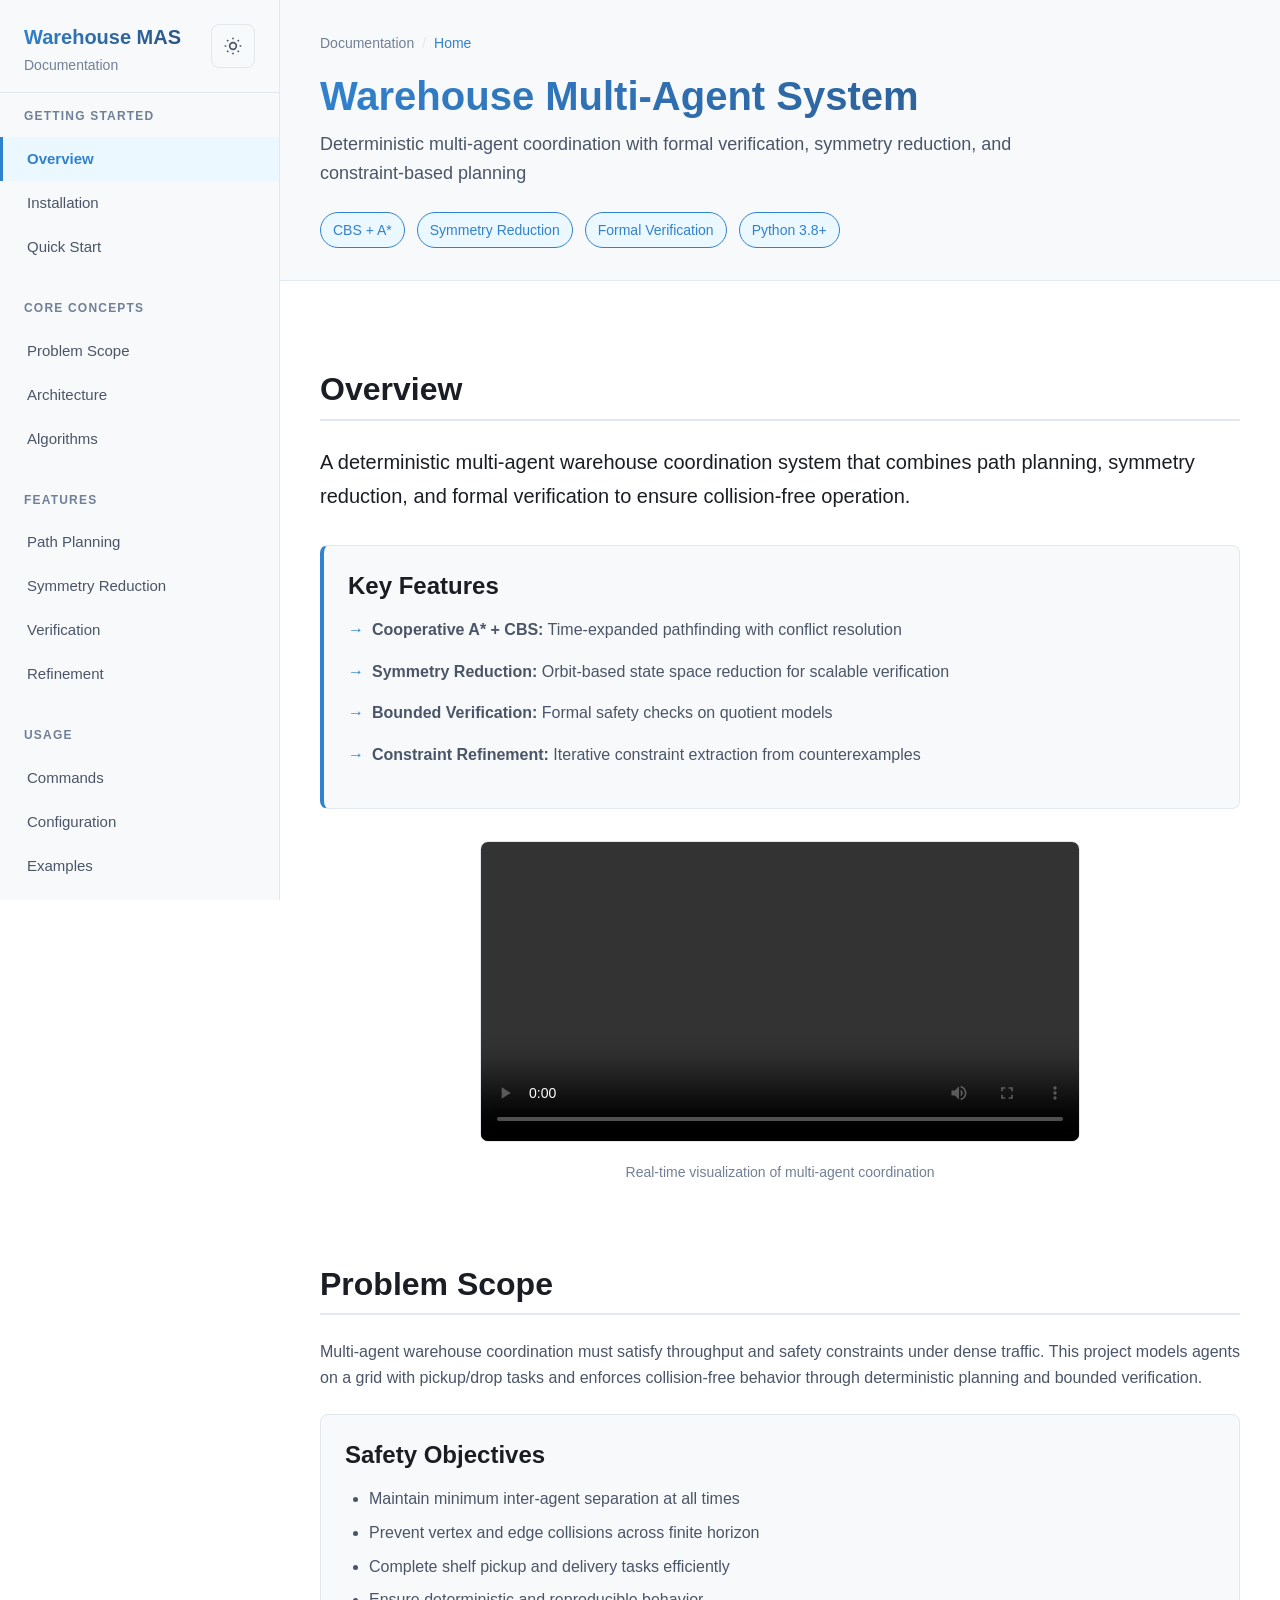
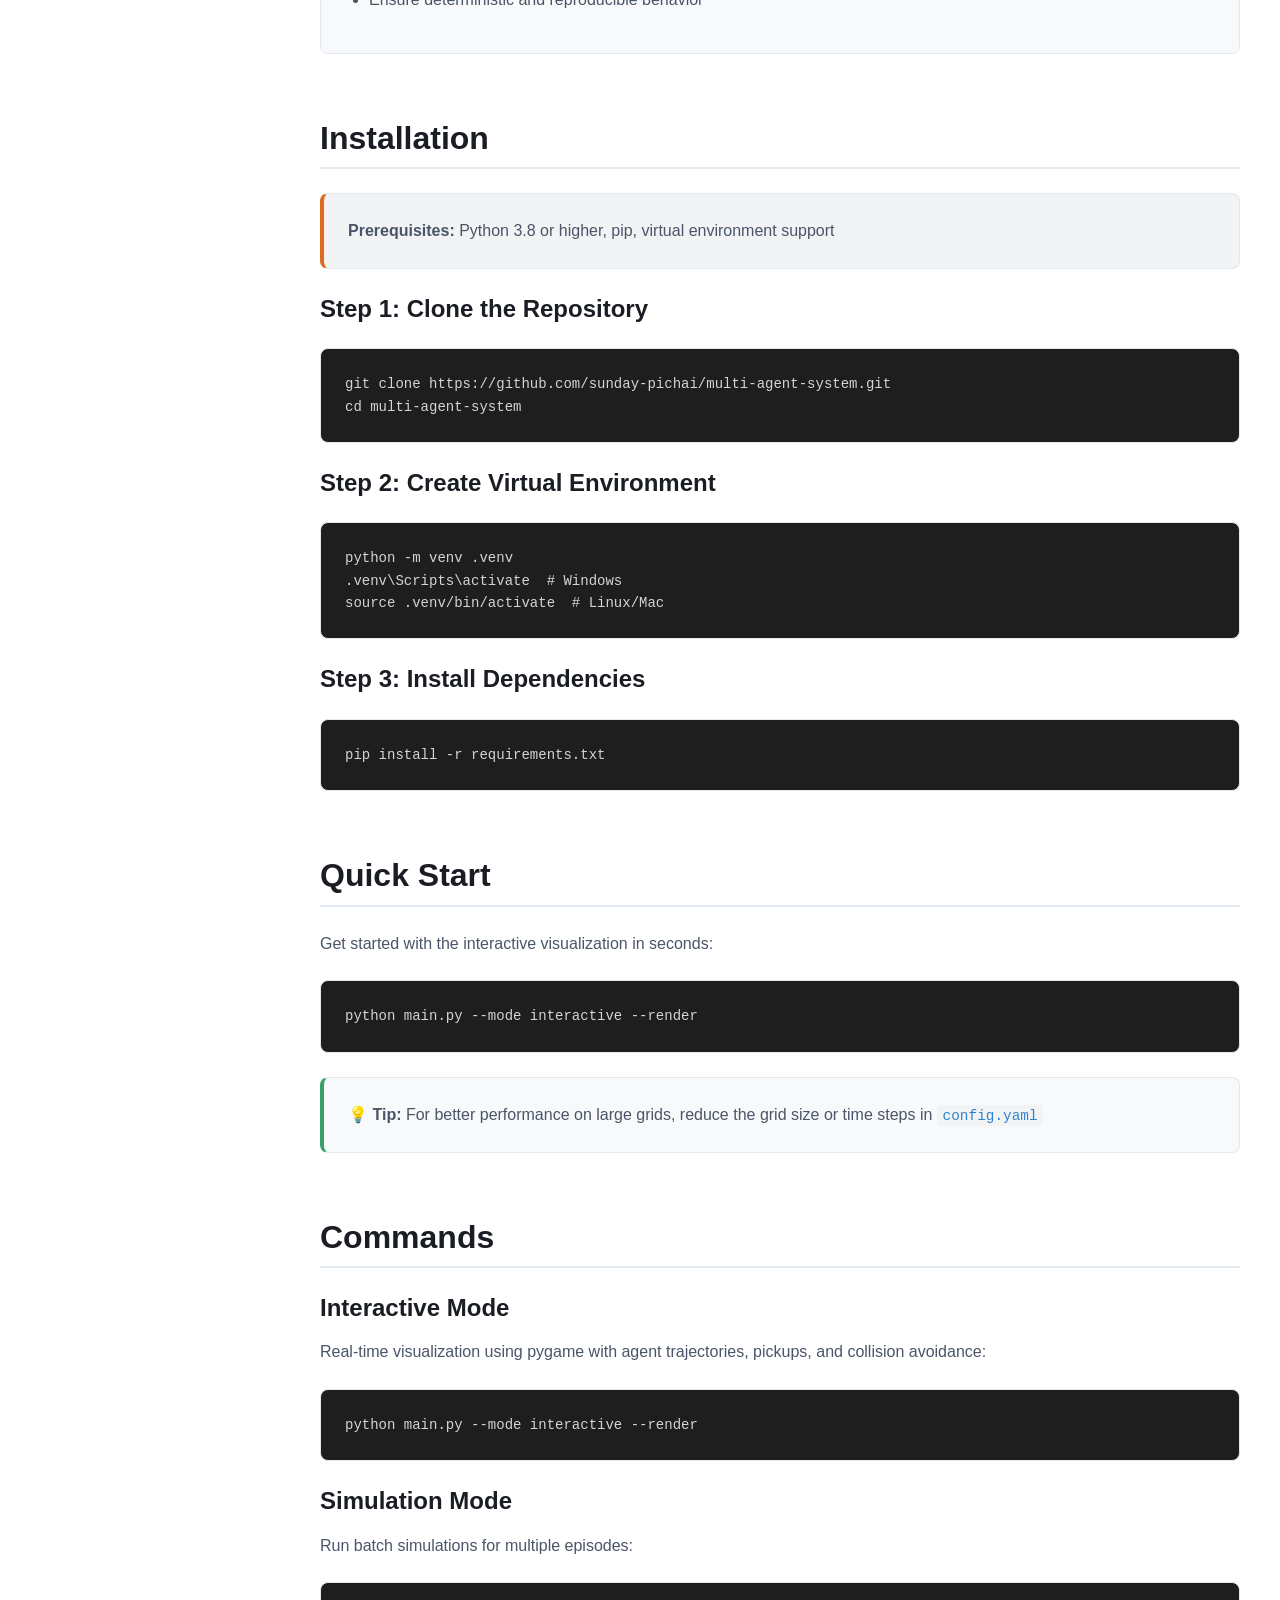
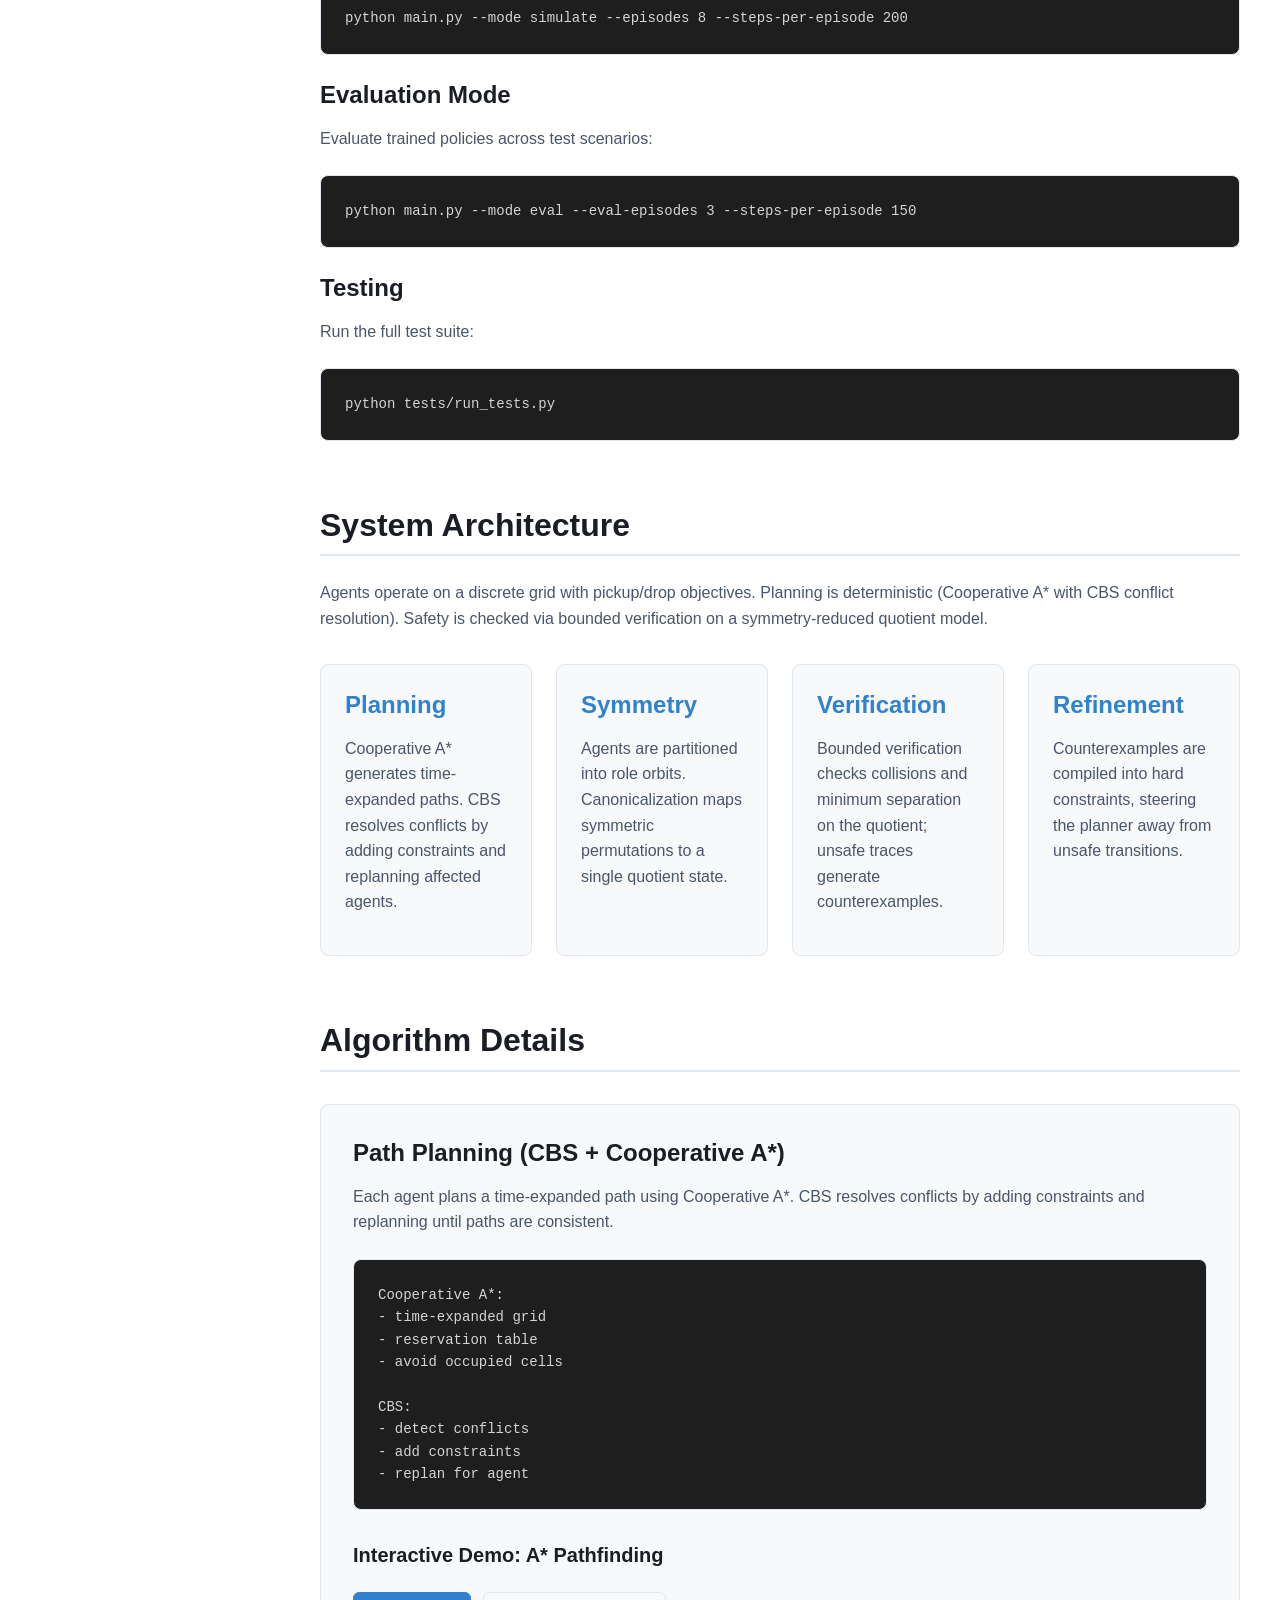
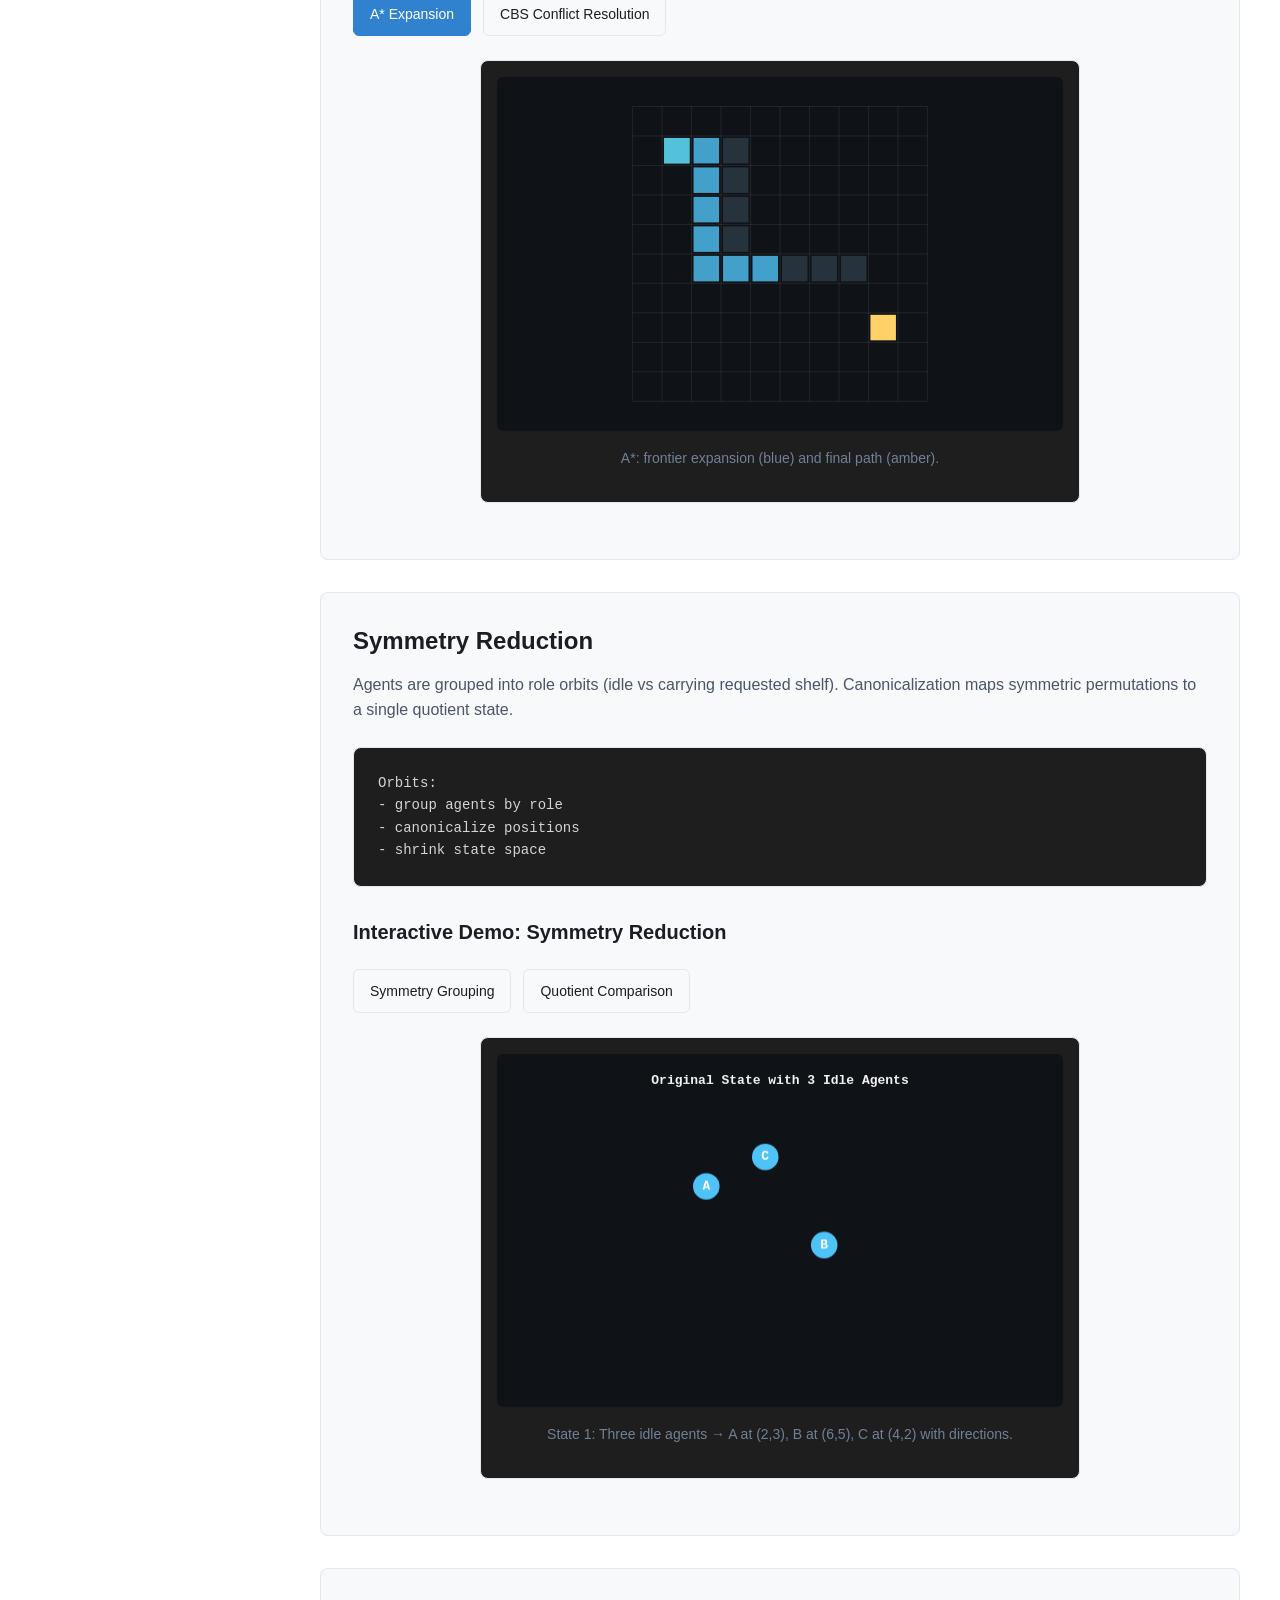
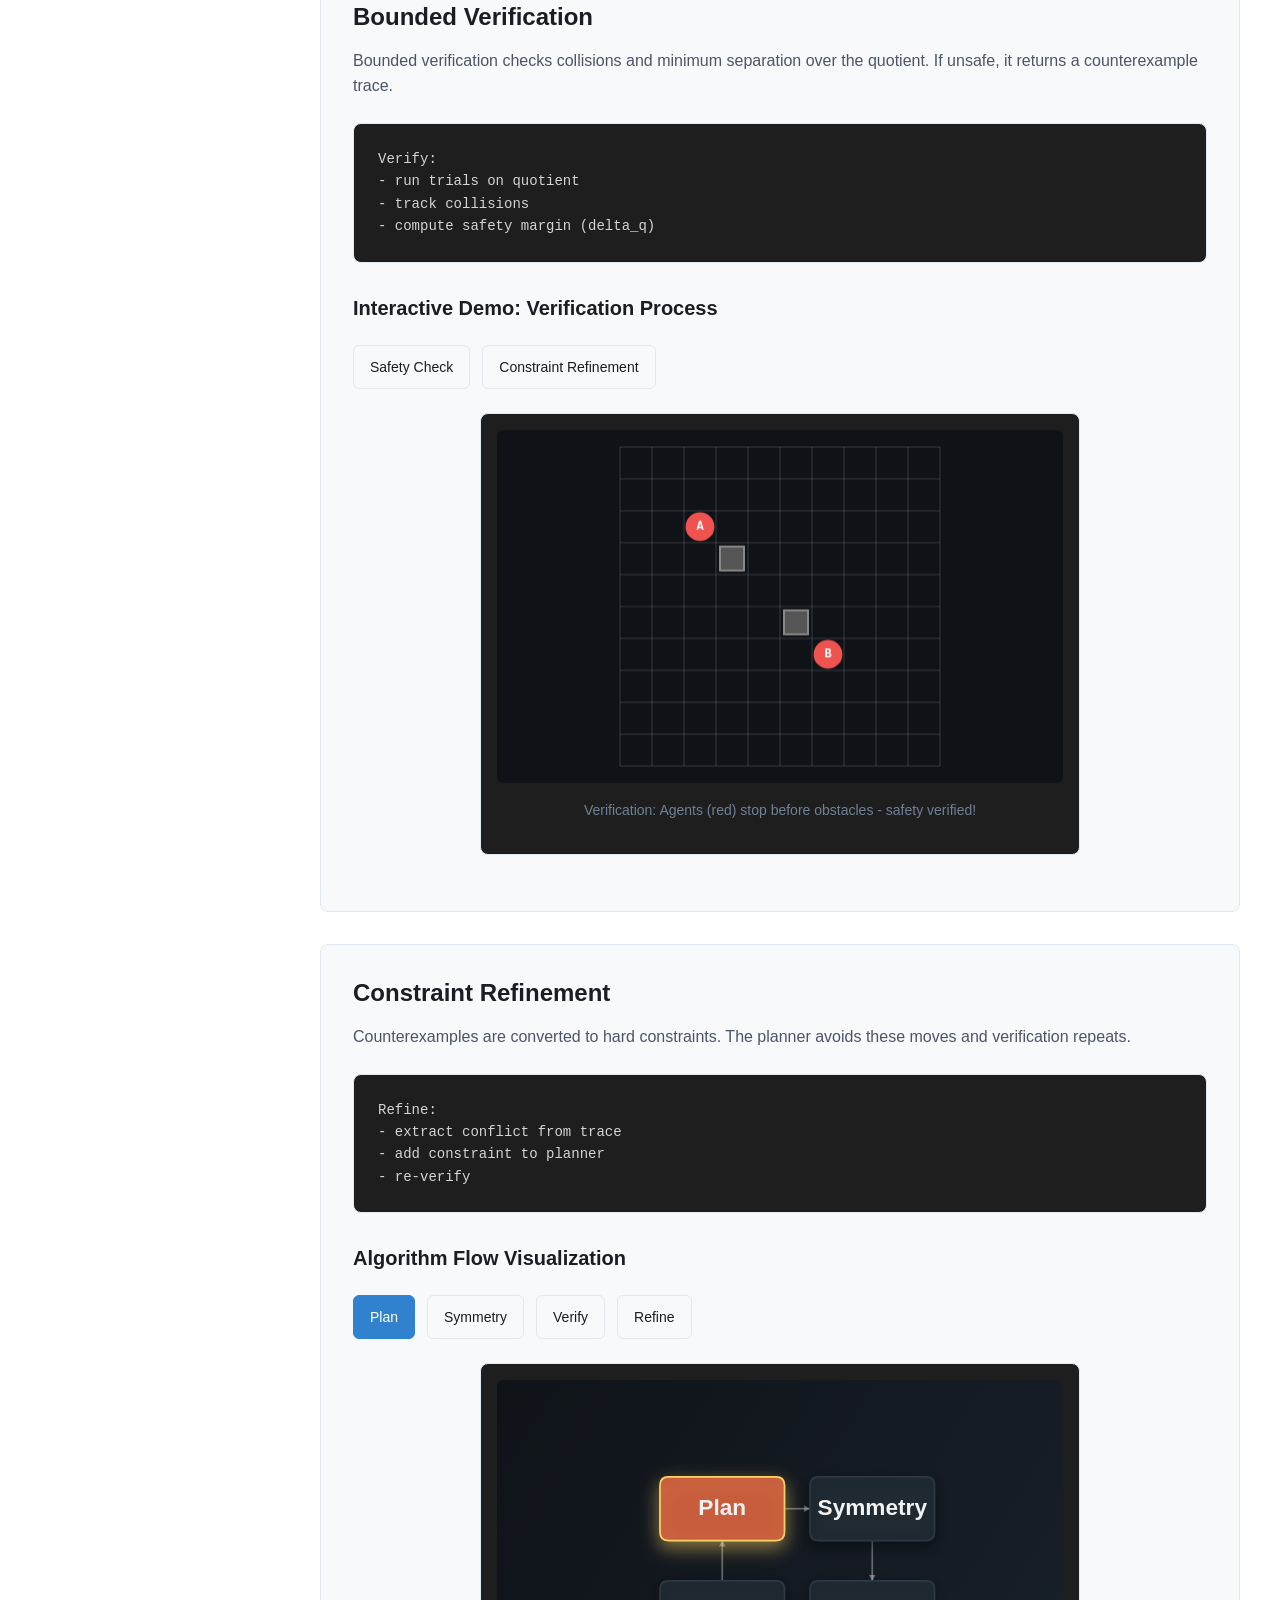
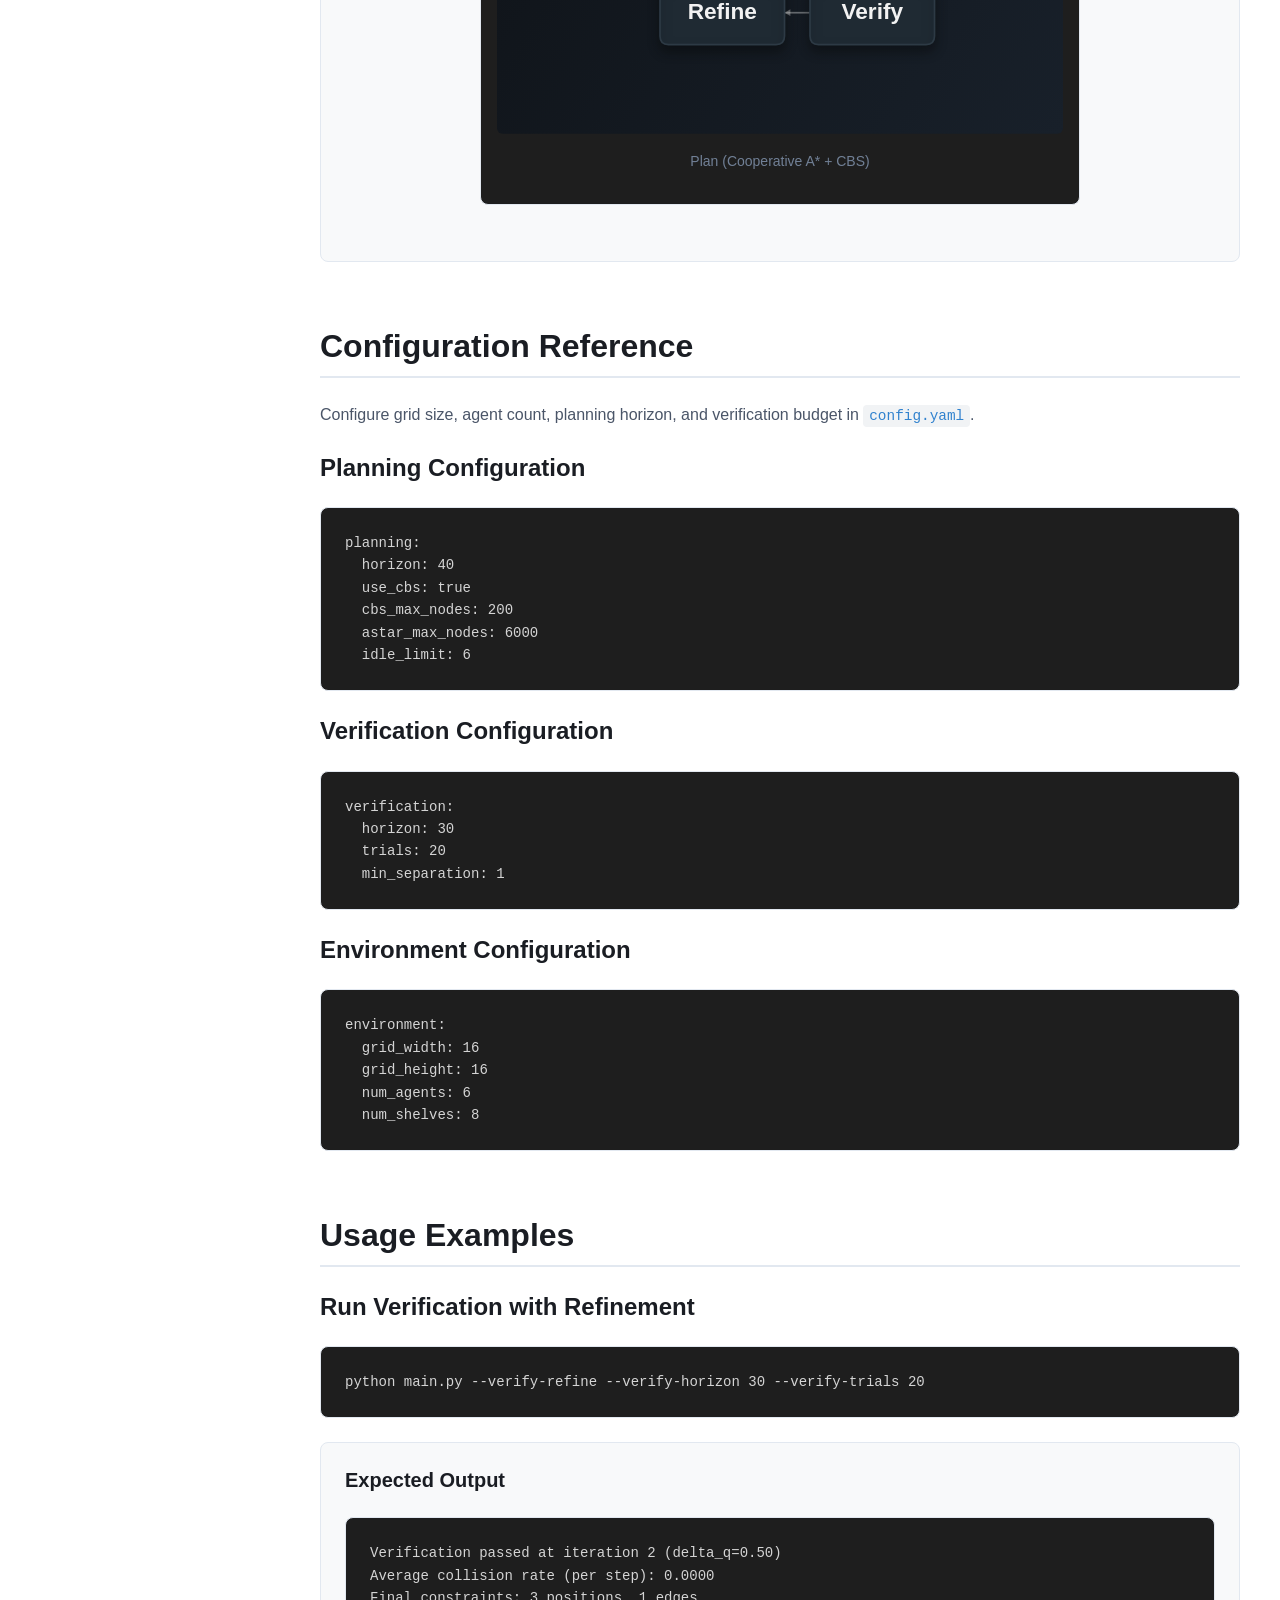
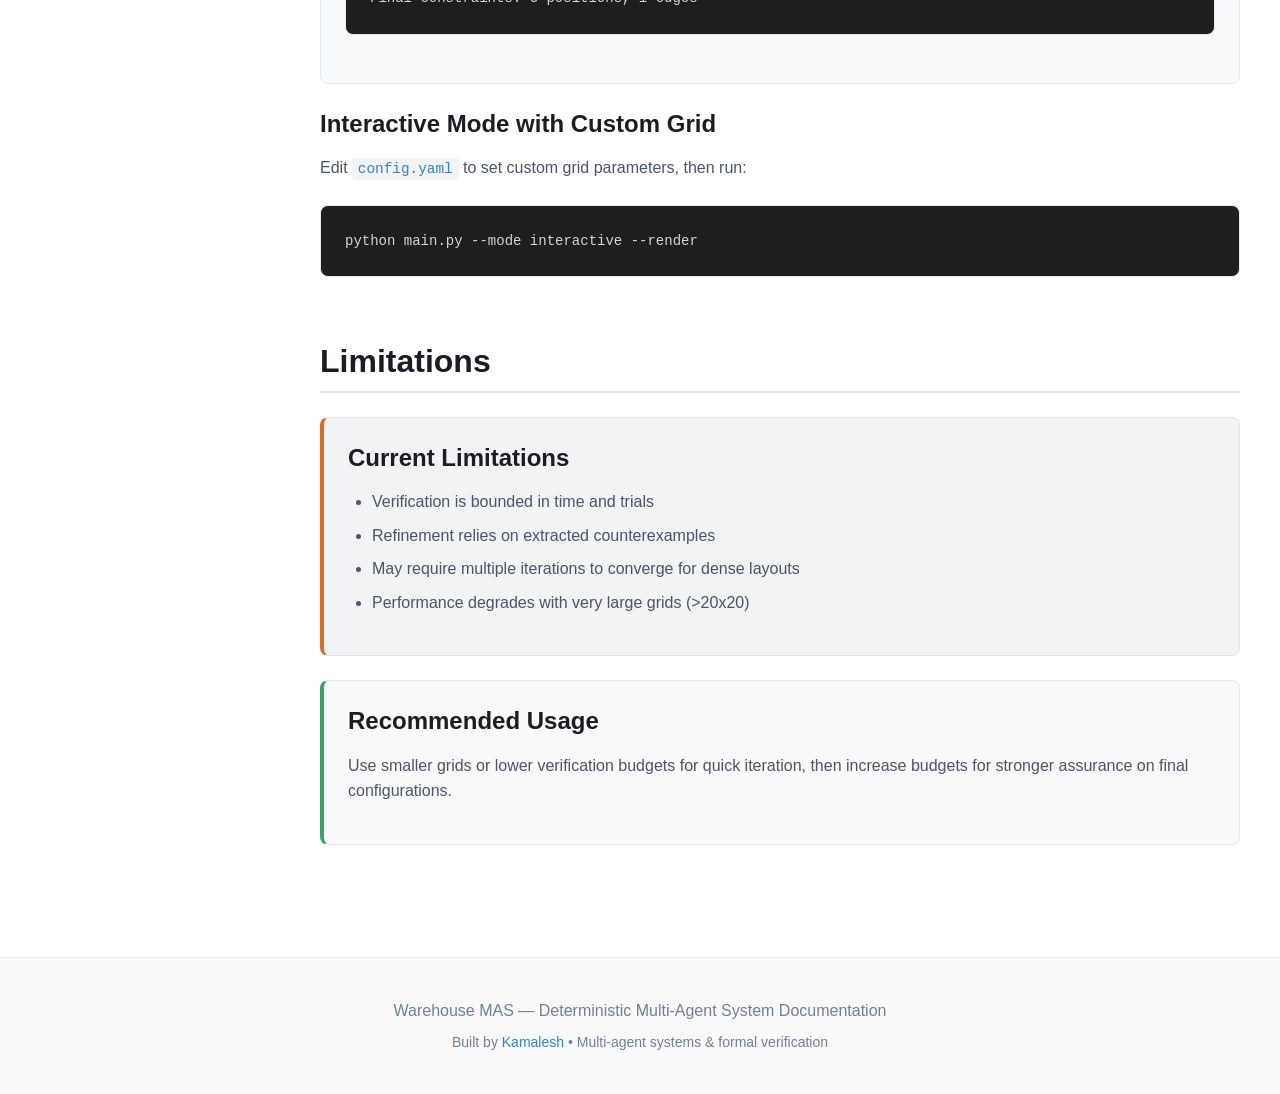
==== commit e8bc49fd: "Updated" ====
--- a/docs/index.html
+++ b/docs/index.html
@@ -42,6 +42,61 @@
       </div>
     </header>
 
+    <!-- Desktop Sidebar -->
+    <aside class="desktop-sidebar" id="desktopSidebar">
+      <div class="sidebar-header">
+        <div class="sidebar-logo">
+          <h2>Warehouse MAS</h2>
+          <p>Documentation</p>
+        </div>
+        <button id="desktopThemeToggle" class="sidebar-theme-toggle" aria-label="Toggle theme">
+          <svg class="toggle-icon-light" width="20" height="20" viewBox="0 0 24 24" fill="none" stroke="currentColor" stroke-width="2">
+            <circle cx="12" cy="12" r="4"/>
+            <path d="M12 2v2m0 16v2M4.93 4.93l1.41 1.41m11.32 11.32l1.41 1.41M2 12h2m16 0h2M4.93 19.07l1.41-1.41m11.32-11.32l1.41-1.41"/>
+          </svg>
+          <svg class="toggle-icon-dark" width="20" height="20" viewBox="0 0 24 24" fill="none" stroke="currentColor" stroke-width="2">
+            <path d="M21 12.79A9 9 0 1 1 11.21 3 7 7 0 0 0 21 12.79z"/>
+          </svg>
+        </button>
+      </div>
+      
+      <nav class="sidebar-nav">
+        <div class="nav-section">
+          <h3 class="nav-section-title">Getting Started</h3>
+          <a href="#overview" class="nav-link">Overview</a>
+          <a href="#installation" class="nav-link">Installation</a>
+          <a href="#quick-start" class="nav-link">Quick Start</a>
+        </div>
+        
+        <div class="nav-section">
+          <h3 class="nav-section-title">Core Concepts</h3>
+          <a href="#problem-scope" class="nav-link">Problem Scope</a>
+          <a href="#architecture" class="nav-link">Architecture</a>
+          <a href="#algorithms" class="nav-link">Algorithms</a>
+        </div>
+        
+        <div class="nav-section">
+          <h3 class="nav-section-title">Features</h3>
+          <a href="#planning" class="nav-link">Path Planning</a>
+          <a href="#symmetry" class="nav-link">Symmetry Reduction</a>
+          <a href="#verification" class="nav-link">Verification</a>
+          <a href="#refinement" class="nav-link">Refinement</a>
+        </div>
+        
+        <div class="nav-section">
+          <h3 class="nav-section-title">Usage</h3>
+          <a href="#commands" class="nav-link">Commands</a>
+          <a href="#configuration" class="nav-link">Configuration</a>
+          <a href="#examples" class="nav-link">Examples</a>
+        </div>
+        
+        <div class="nav-section">
+          <h3 class="nav-section-title">Resources</h3>
+          <a href="#limitations" class="nav-link">Limitations</a>
+        </div>
+      </nav>
+    </aside>
+
     <!-- Mobile Fullscreen Menu -->
     <div class="mobile-fullscreen-menu" id="mobileFullscreenMenu">
       <div class="mobile-nav-section">
--- a/docs/styles.css
+++ b/docs/styles.css
@@ -25,6 +25,7 @@
   --shadow-md: 0 4px 6px rgba(0, 0, 0, 0.1);
   --shadow-lg: 0 10px 20px rgba(0, 0, 0, 0.15);
   --toc-width: 240px;
+  --sidebar-width: 280px;
   --header-height: 180px;
 }
 
@@ -118,6 +119,126 @@
   color: var(--accent-primary);
 }
 
+/* ==================== Desktop Sidebar ==================== */
+.desktop-sidebar {
+  position: fixed;
+  top: 0;
+  left: 0;
+  width: var(--sidebar-width);
+  height: 100vh;
+  background: var(--bg-secondary);
+  border-right: 1px solid var(--border-color);
+  display: flex;
+  flex-direction: column;
+  z-index: 1000;
+  overflow-y: auto;
+  overflow-x: hidden;
+}
+
+.sidebar-header {
+  padding: 1.5rem 1.5rem 1rem;
+  border-bottom: 1px solid var(--border-color);
+  display: flex;
+  align-items: flex-start;
+  justify-content: space-between;
+  background: var(--bg-secondary);
+  position: sticky;
+  top: 0;
+  z-index: 10;
+}
+
+.sidebar-logo h2 {
+  font-size: 1.25rem;
+  font-weight: 700;
+  margin: 0;
+  background: linear-gradient(135deg, var(--accent-primary), var(--accent-hover));
+  -webkit-background-clip: text;
+  -webkit-text-fill-color: transparent;
+  background-clip: text;
+}
+
+.sidebar-logo p {
+  font-size: 0.875rem;
+  color: var(--text-muted);
+  margin: 0.25rem 0 0 0;
+}
+
+.sidebar-theme-toggle {
+  width: 36px;
+  height: 36px;
+  background: transparent;
+  border: 1px solid var(--border-color);
+  border-radius: 8px;
+  cursor: pointer;
+  display: flex;
+  align-items: center;
+  justify-content: center;
+  color: var(--text-secondary);
+  transition: all 0.2s ease;
+  flex-shrink: 0;
+}
+
+.sidebar-theme-toggle:hover {
+  background: var(--bg-tertiary);
+  color: var(--accent-primary);
+  border-color: var(--accent-primary);
+}
+
+.sidebar-theme-toggle .toggle-icon-dark {
+  display: none;
+}
+
+body.dark-mode .sidebar-theme-toggle .toggle-icon-light {
+  display: none;
+}
+
+body.dark-mode .sidebar-theme-toggle .toggle-icon-dark {
+  display: block;
+}
+
+.sidebar-nav {
+  padding: 1rem 0;
+  flex: 1;
+}
+
+.nav-section {
+  margin-bottom: 2rem;
+}
+
+.nav-section-title {
+  font-size: 0.75rem;
+  font-weight: 700;
+  text-transform: uppercase;
+  letter-spacing: 0.1em;
+  color: var(--text-muted);
+  margin: 0 0 0.75rem 0;
+  padding: 0 1.5rem;
+}
+
+.nav-link {
+  display: block;
+  padding: 0.625rem 1.5rem;
+  color: var(--text-secondary);
+  font-size: 0.9375rem;
+  font-weight: 500;
+  transition: all 0.2s ease;
+  border-left: 3px solid transparent;
+  text-decoration: none;
+}
+
+.nav-link:hover {
+  background: var(--bg-tertiary);
+  color: var(--accent-primary);
+  border-left-color: var(--accent-primary);
+}
+
+.nav-link.active {
+  background: var(--accent-light);
+  color: var(--accent-primary);
+  border-left-color: var(--accent-primary);
+  font-weight: 600;
+}
+
 /* Old sidebar removed - now using mobile fullscreen menu */
 
 /* Mobile Top Header */
@@ -300,9 +421,35 @@
   border-left-color: var(--accent-primary);
 }
 
+/* ==================== Responsive Breakpoints ==================== */
+@media (max-width: 768px) {
+  .desktop-sidebar {
+    display: none;
+  }
+  
+  .mobile-header {
+    display: flex;
+  }
+  
+  .docs-layout {
+    margin-left: 0;
+    padding-top: 60px;
+  }
+}
+
+@media (min-width: 769px) {
+  .mobile-header {
+    display: none !important;
+  }
+  
+  .mobile-fullscreen-menu {
+    display: none !important;
+  }
+}
+
 /* ==================== Main Layout ==================== */
 .docs-layout {
-  margin-left: 0;
+  margin-left: var(--sidebar-width);
   min-height: 100vh;
   display: flex;
   flex-direction: column;
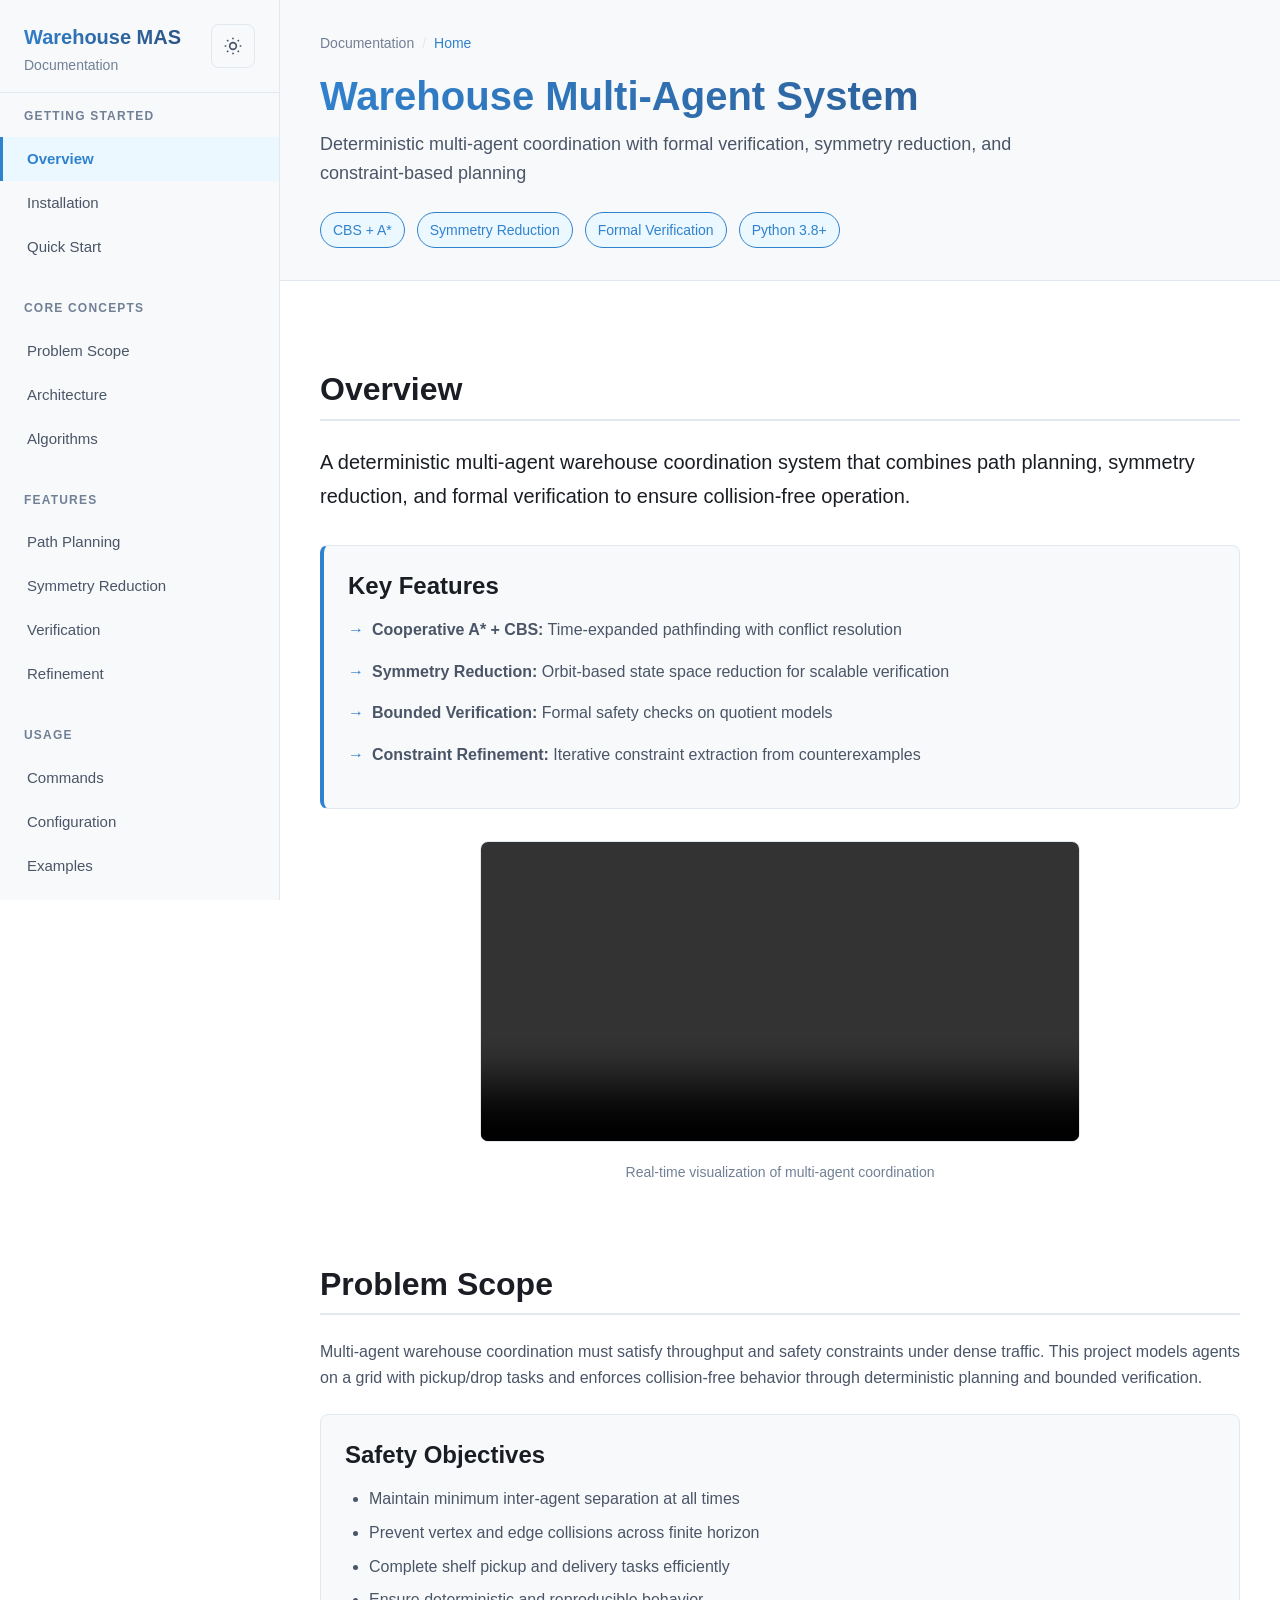
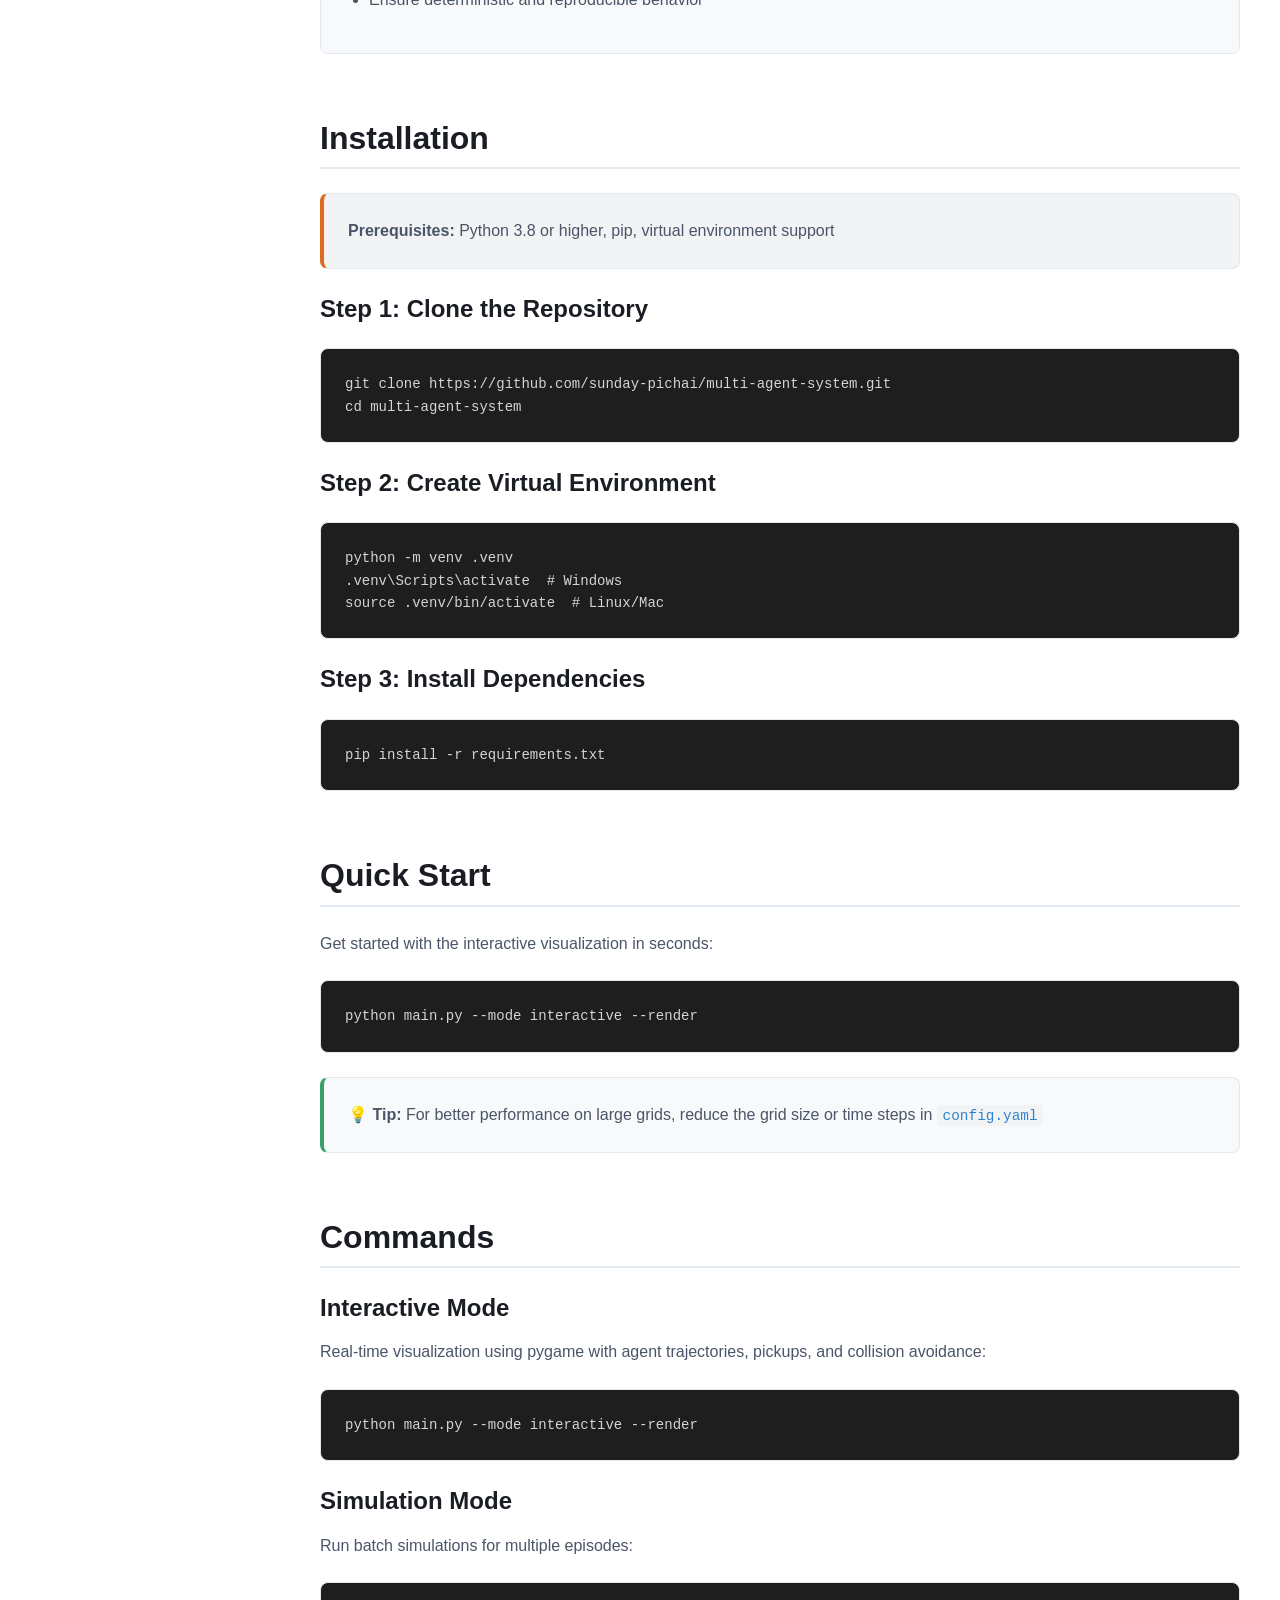
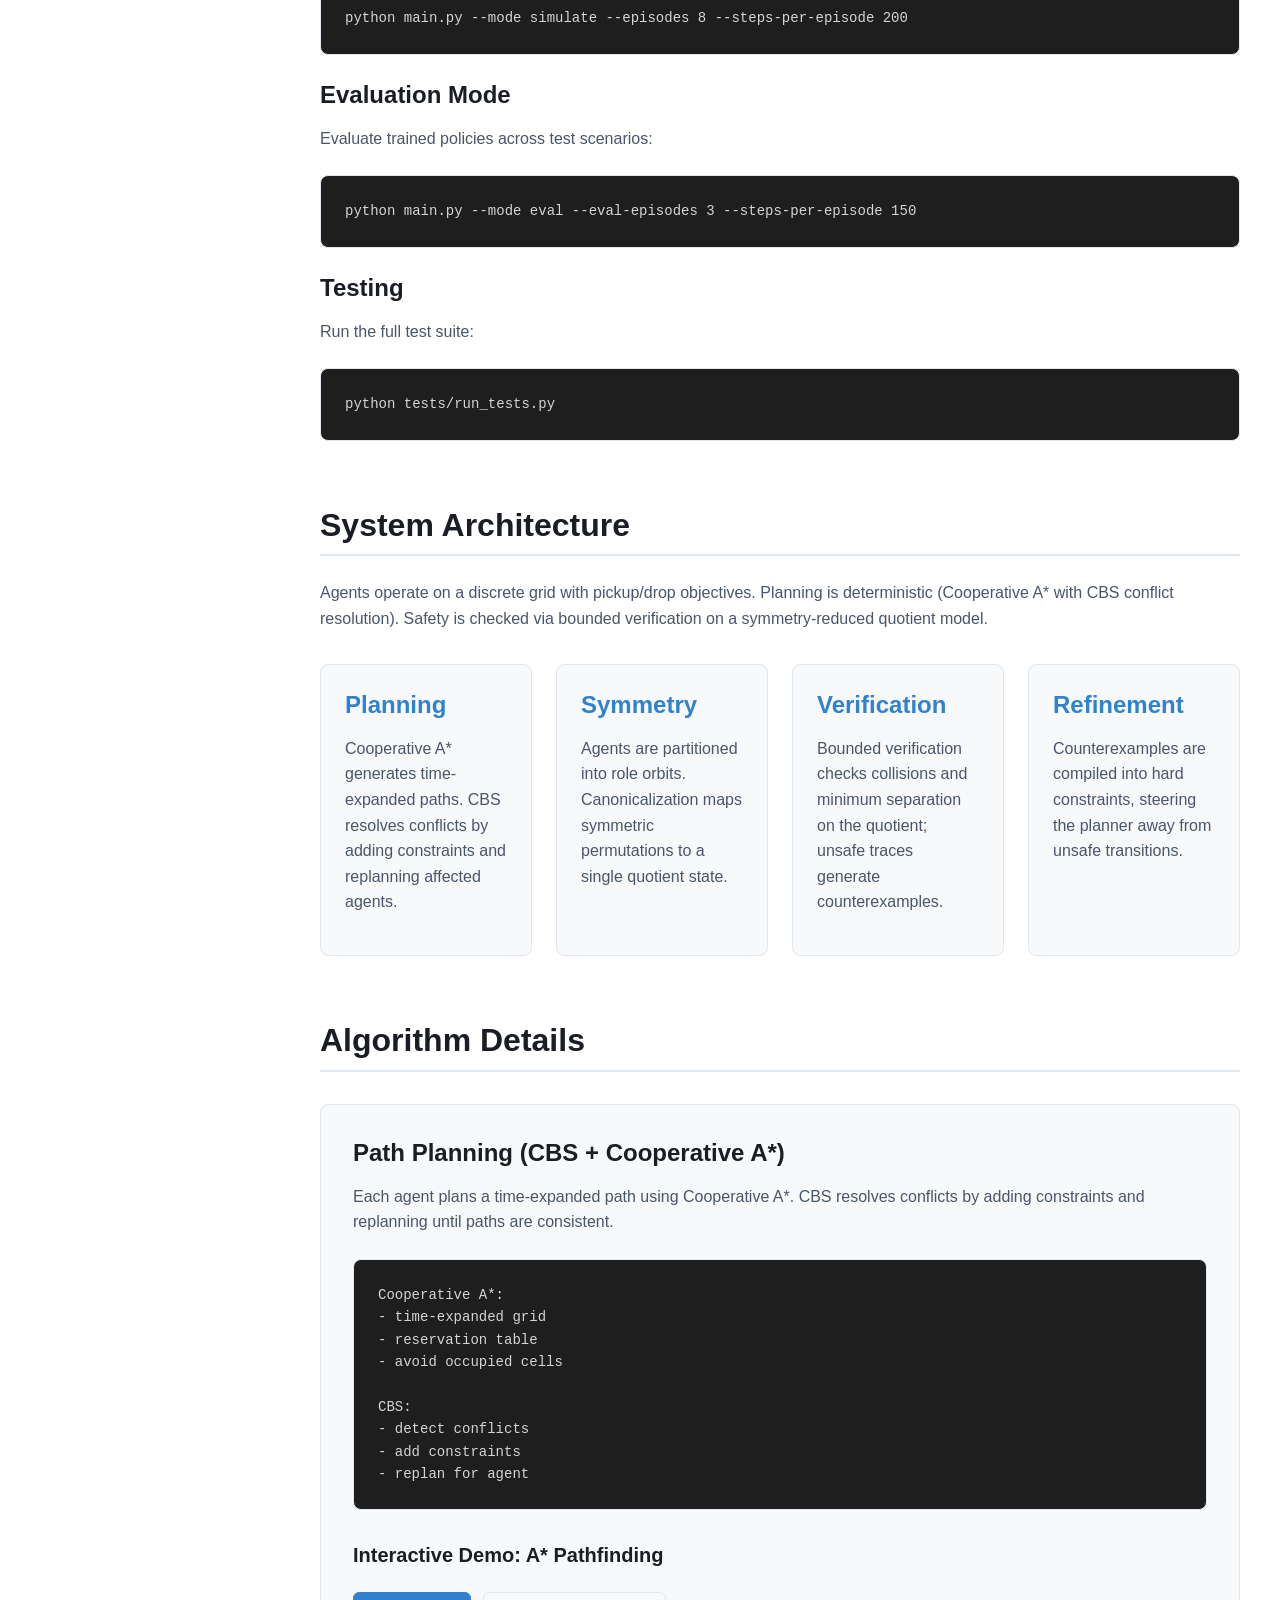
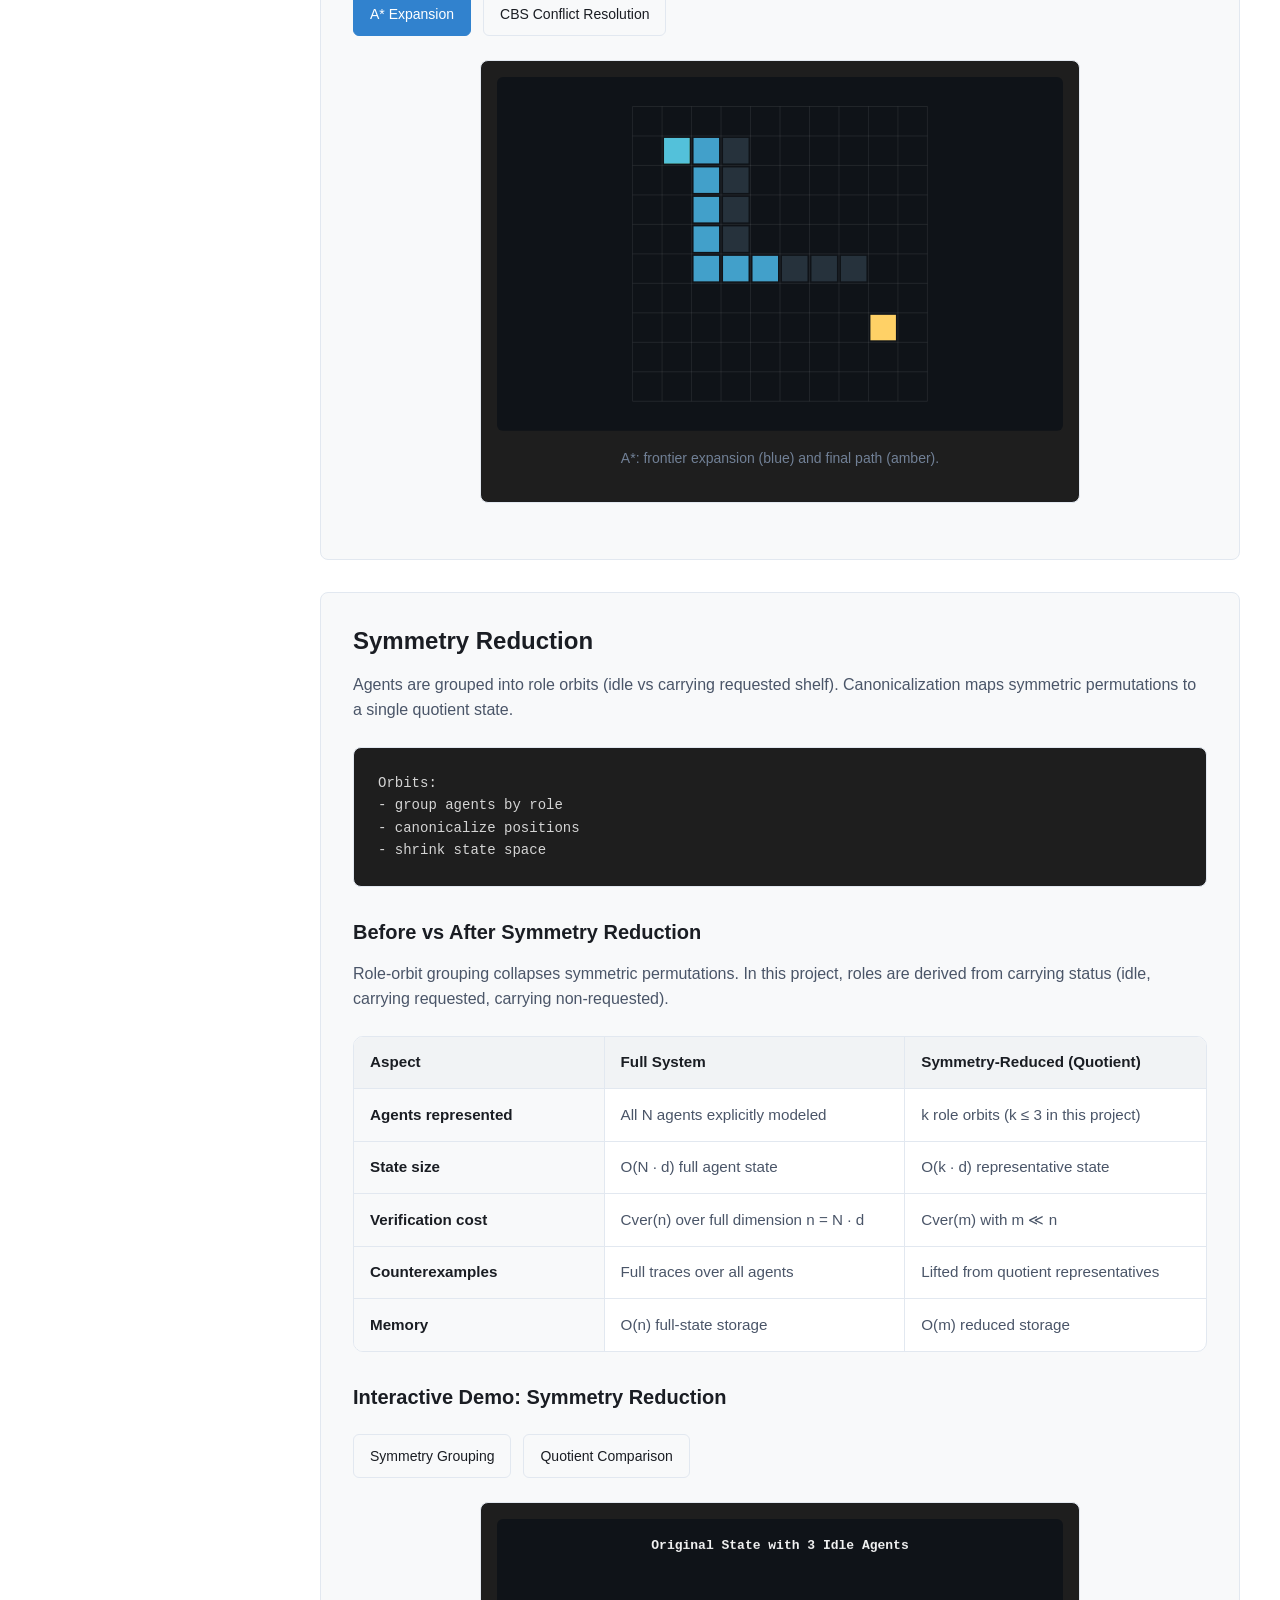
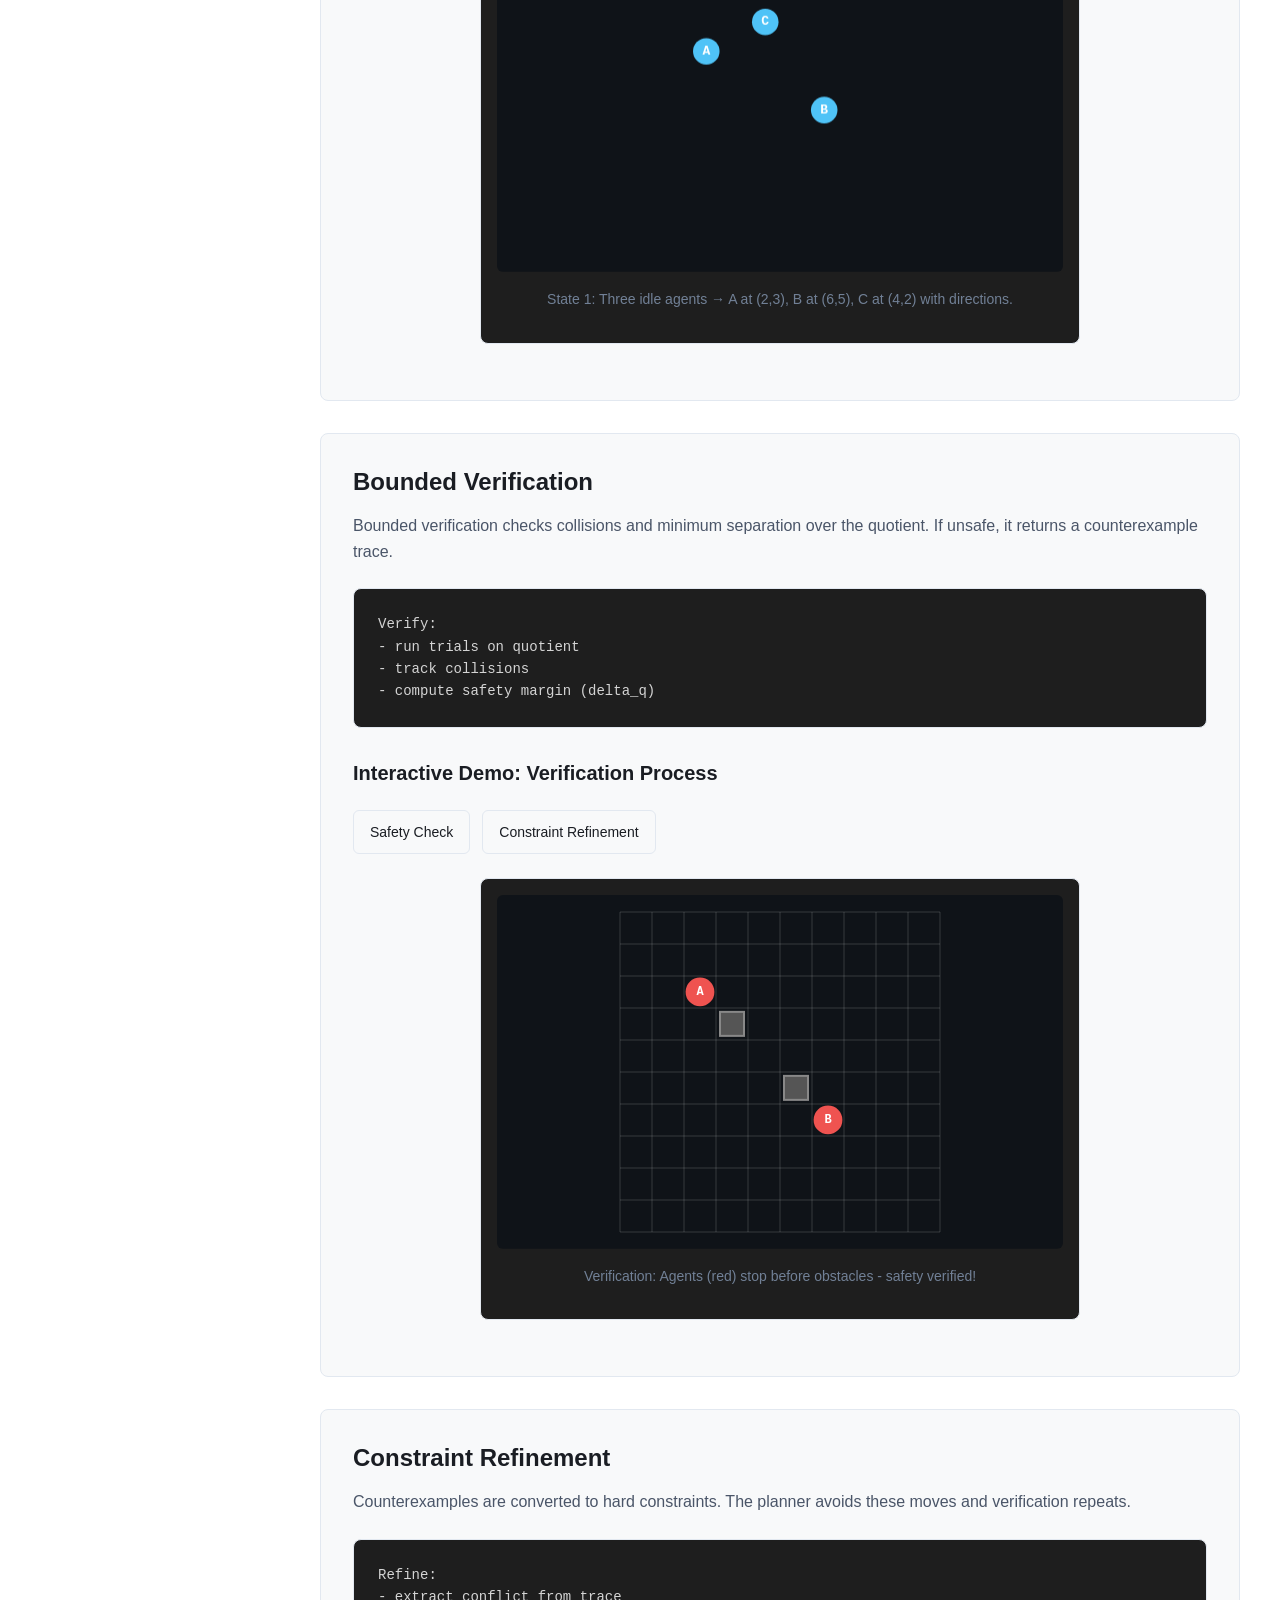
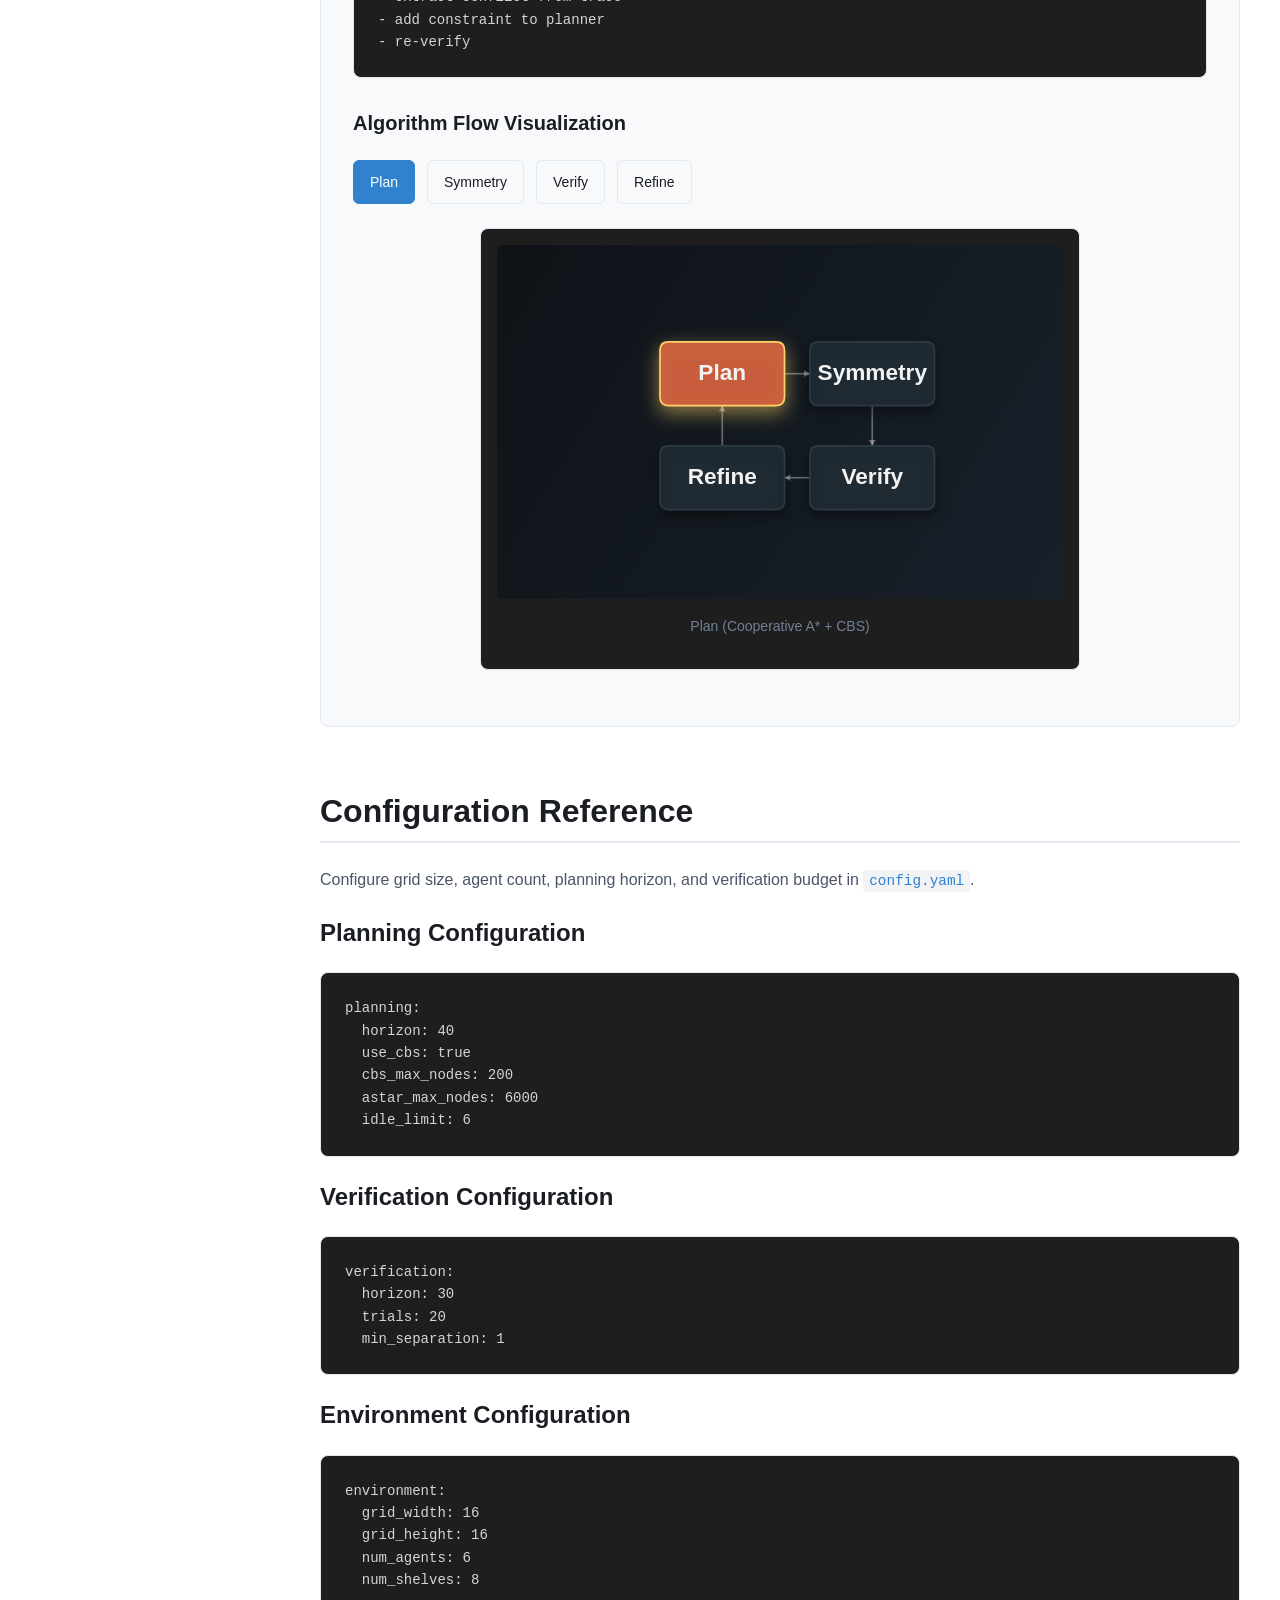
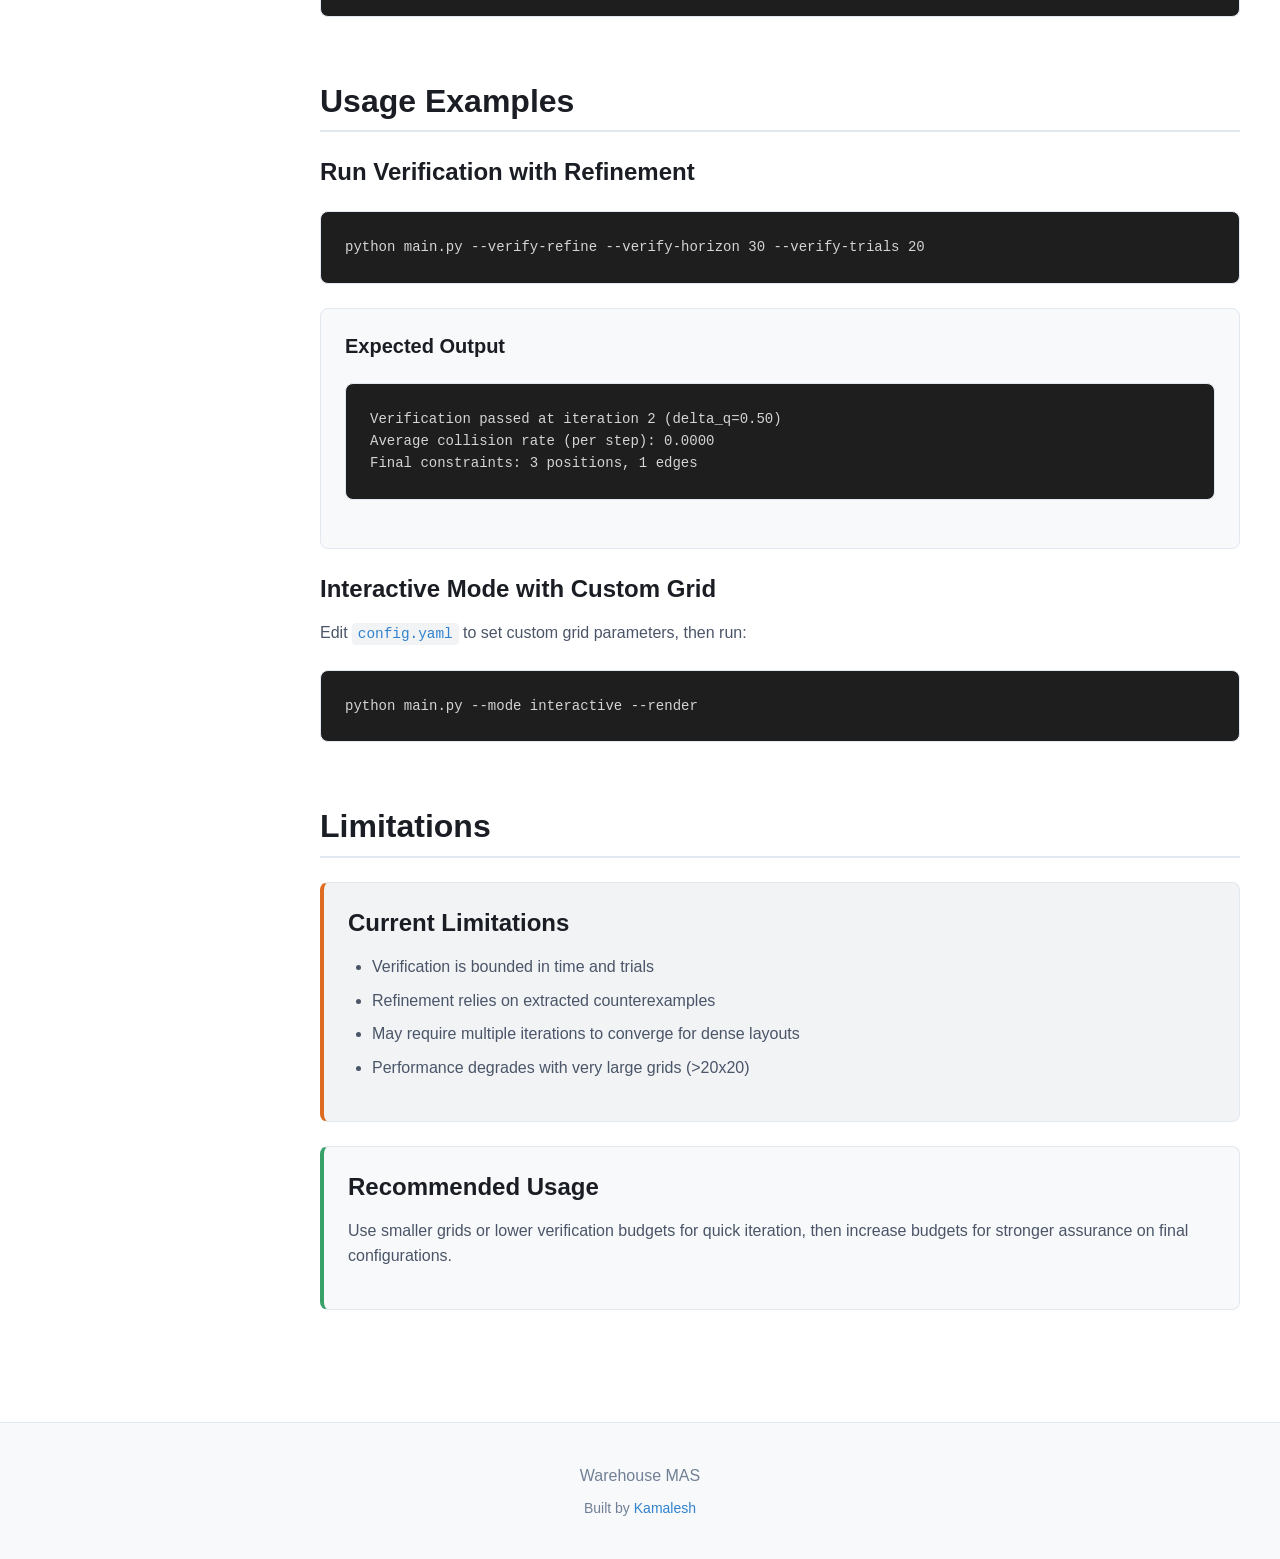
==== commit 2ac3965f: "Updated" ====
--- a/docs/index.html
+++ b/docs/index.html
@@ -362,6 +362,37 @@
 - canonicalize positions  
 - shrink state space</code></pre>
                 </div>
+
+                <h4 style="margin-top: 2rem;">Before vs After Symmetry Reduction</h4>
+                <p>
+                  Role-orbit grouping collapses symmetric permutations. In this project, roles are
+                  derived from carrying status (idle, carrying requested, carrying non-requested).
+                </p>
+                <div class="comparison-table">
+                  <div class="comparison-cell comparison-head">Aspect</div>
+                  <div class="comparison-cell comparison-head">Full System</div>
+                  <div class="comparison-cell comparison-head">Symmetry-Reduced (Quotient)</div>
+
+                  <div class="comparison-cell comparison-label">Agents represented</div>
+                  <div class="comparison-cell">All N agents explicitly modeled</div>
+                  <div class="comparison-cell">k role orbits (k ≤ 3 in this project)</div>
+
+                  <div class="comparison-cell comparison-label">State size</div>
+                  <div class="comparison-cell">O(N · d) full agent state</div>
+                  <div class="comparison-cell">O(k · d) representative state</div>
+
+                  <div class="comparison-cell comparison-label">Verification cost</div>
+                  <div class="comparison-cell">Cver(n) over full dimension n = N · d</div>
+                  <div class="comparison-cell">Cver(m) with m ≪ n</div>
+
+                  <div class="comparison-cell comparison-label">Counterexamples</div>
+                  <div class="comparison-cell">Full traces over all agents</div>
+                  <div class="comparison-cell">Lifted from quotient representatives</div>
+
+                  <div class="comparison-cell comparison-label">Memory</div>
+                  <div class="comparison-cell">O(n) full-state storage</div>
+                  <div class="comparison-cell">O(m) reduced storage</div>
+                </div>
                 
                 <h4 style="margin-top: 2rem;">Interactive Demo: Symmetry Reduction</h4>
                 <div class="demo-controls">
@@ -540,8 +571,8 @@
 
     <footer class="docs-footer">
       <div class="footer-content">
-        <p>Warehouse MAS — Deterministic Multi-Agent System Documentation</p>
-        <p class="footer-meta">Built by <a href="https://github.com/sunday-pichai" target="_blank" rel="noopener noreferrer" style="color: var(--accent-primary); font-weight: 500;">Kamalesh</a> • Multi-agent systems & formal verification</p>
+        <p>Warehouse MAS</p>
+        <p class="footer-meta">Built by <a href="https://github.com/sunday-pichai" target="_blank" rel="noopener noreferrer" style="color: var(--accent-primary); font-weight: 500;">Kamalesh</a></p>
       </div>
     </footer>
 
--- a/docs/styles.css
+++ b/docs/styles.css
@@ -435,6 +435,18 @@
     margin-left: 0;
     padding-top: 60px;
   }
+
+  .comparison-table {
+    grid-template-columns: 1fr;
+  }
+
+  .comparison-cell {
+    border-right: none;
+  }
+
+  .comparison-cell:nth-child(3n) {
+    border-right: none;
+  }
 }
 
 @media (min-width: 769px) {
@@ -601,6 +613,47 @@
   left: 0;
   color: var(--accent-primary);
   font-weight: bold;
+}
+
+/* ==================== Comparison Table ==================== */
+.comparison-table {
+  display: grid;
+  grid-template-columns: minmax(160px, 1fr) repeat(2, minmax(200px, 1.2fr));
+  border: 1px solid var(--border-color);
+  border-radius: 10px;
+  overflow: hidden;
+  margin: 1.5rem 0;
+  background: var(--bg-primary);
+}
+
+.comparison-cell {
+  padding: 0.85rem 1rem;
+  border-bottom: 1px solid var(--border-color);
+  border-right: 1px solid var(--border-color);
+  font-size: 0.95rem;
+  color: var(--text-secondary);
+}
+
+.comparison-cell:nth-child(3n) {
+  border-right: none;
+}
+
+.comparison-head {
+  background: var(--bg-tertiary);
+  font-weight: 600;
+  color: var(--text-primary);
+}
+
+.comparison-label {
+  font-weight: 600;
+  color: var(--text-primary);
+  background: var(--bg-secondary);
+}
+
+.comparison-table .comparison-cell:last-child,
+.comparison-table .comparison-cell:nth-last-child(2),
+.comparison-table .comparison-cell:nth-last-child(3) {
+  border-bottom: none;
 }
 
 /* ==================== Code Blocks ==================== */
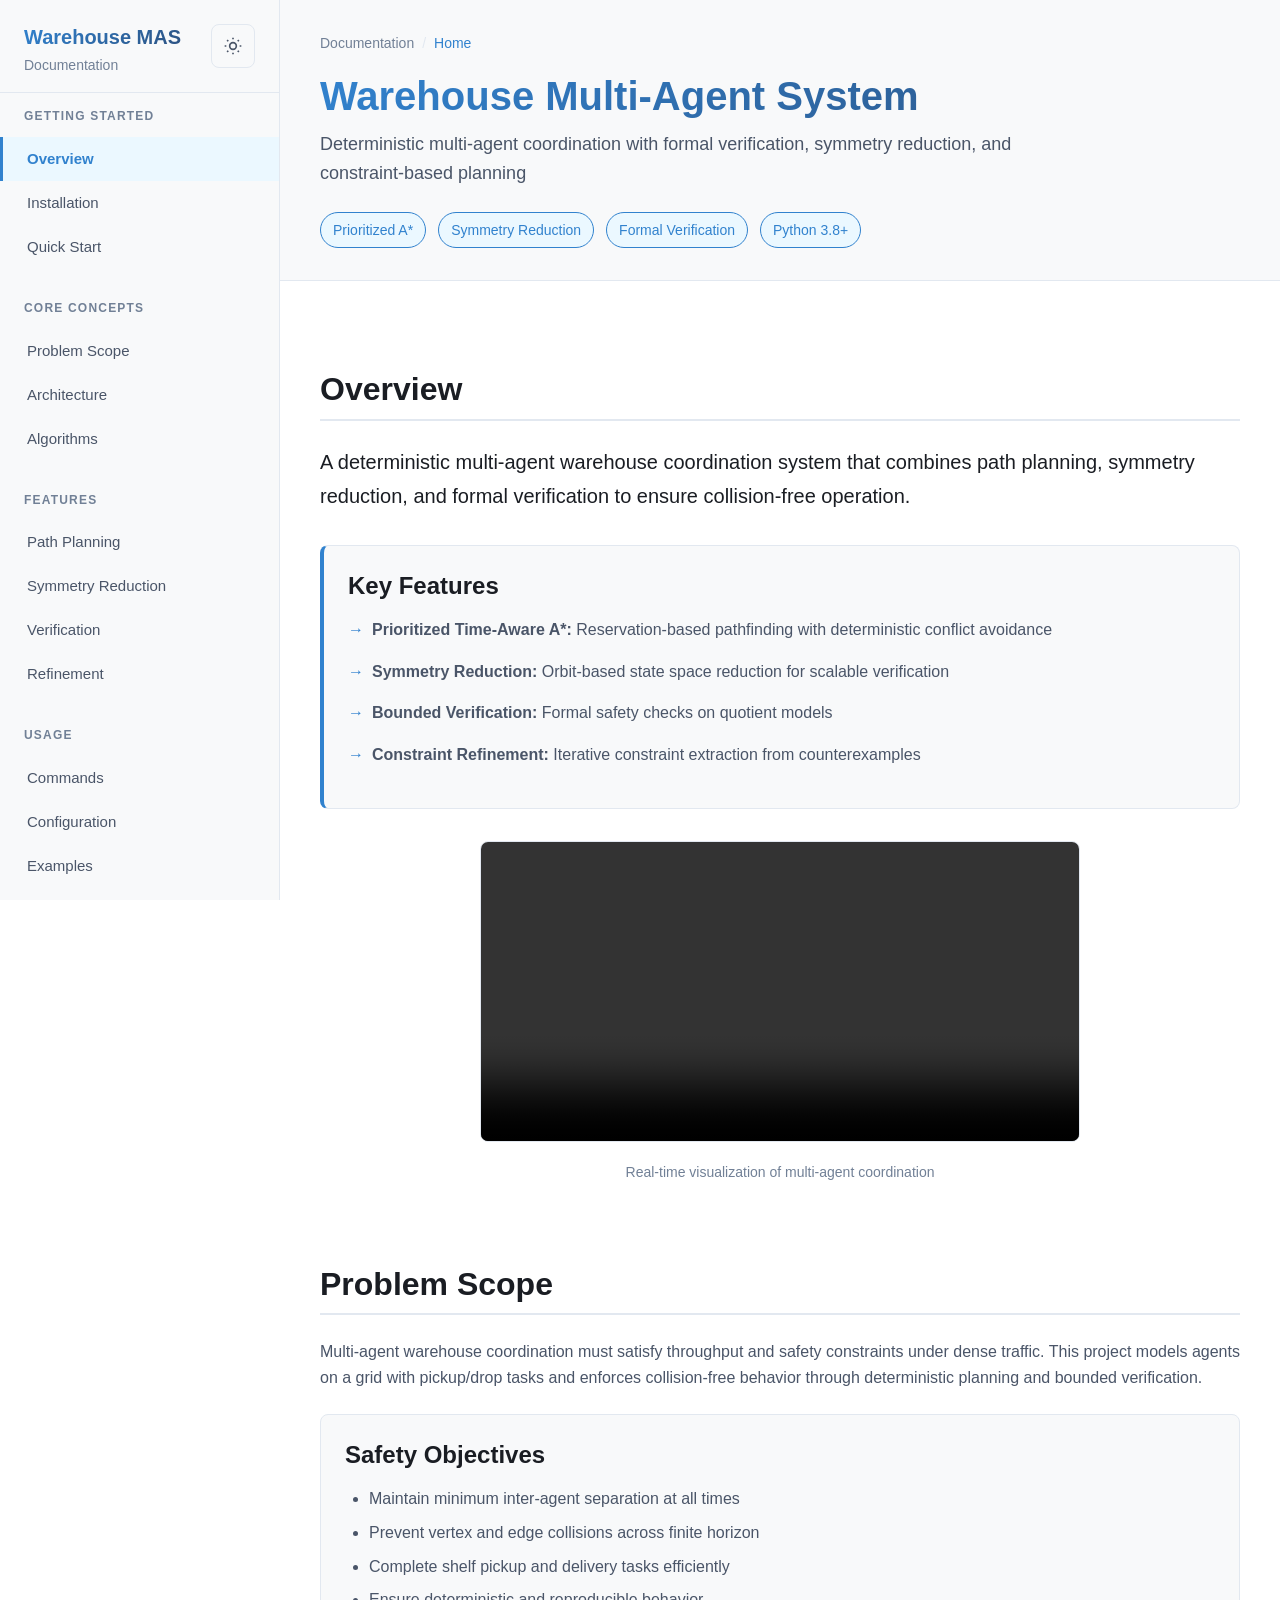
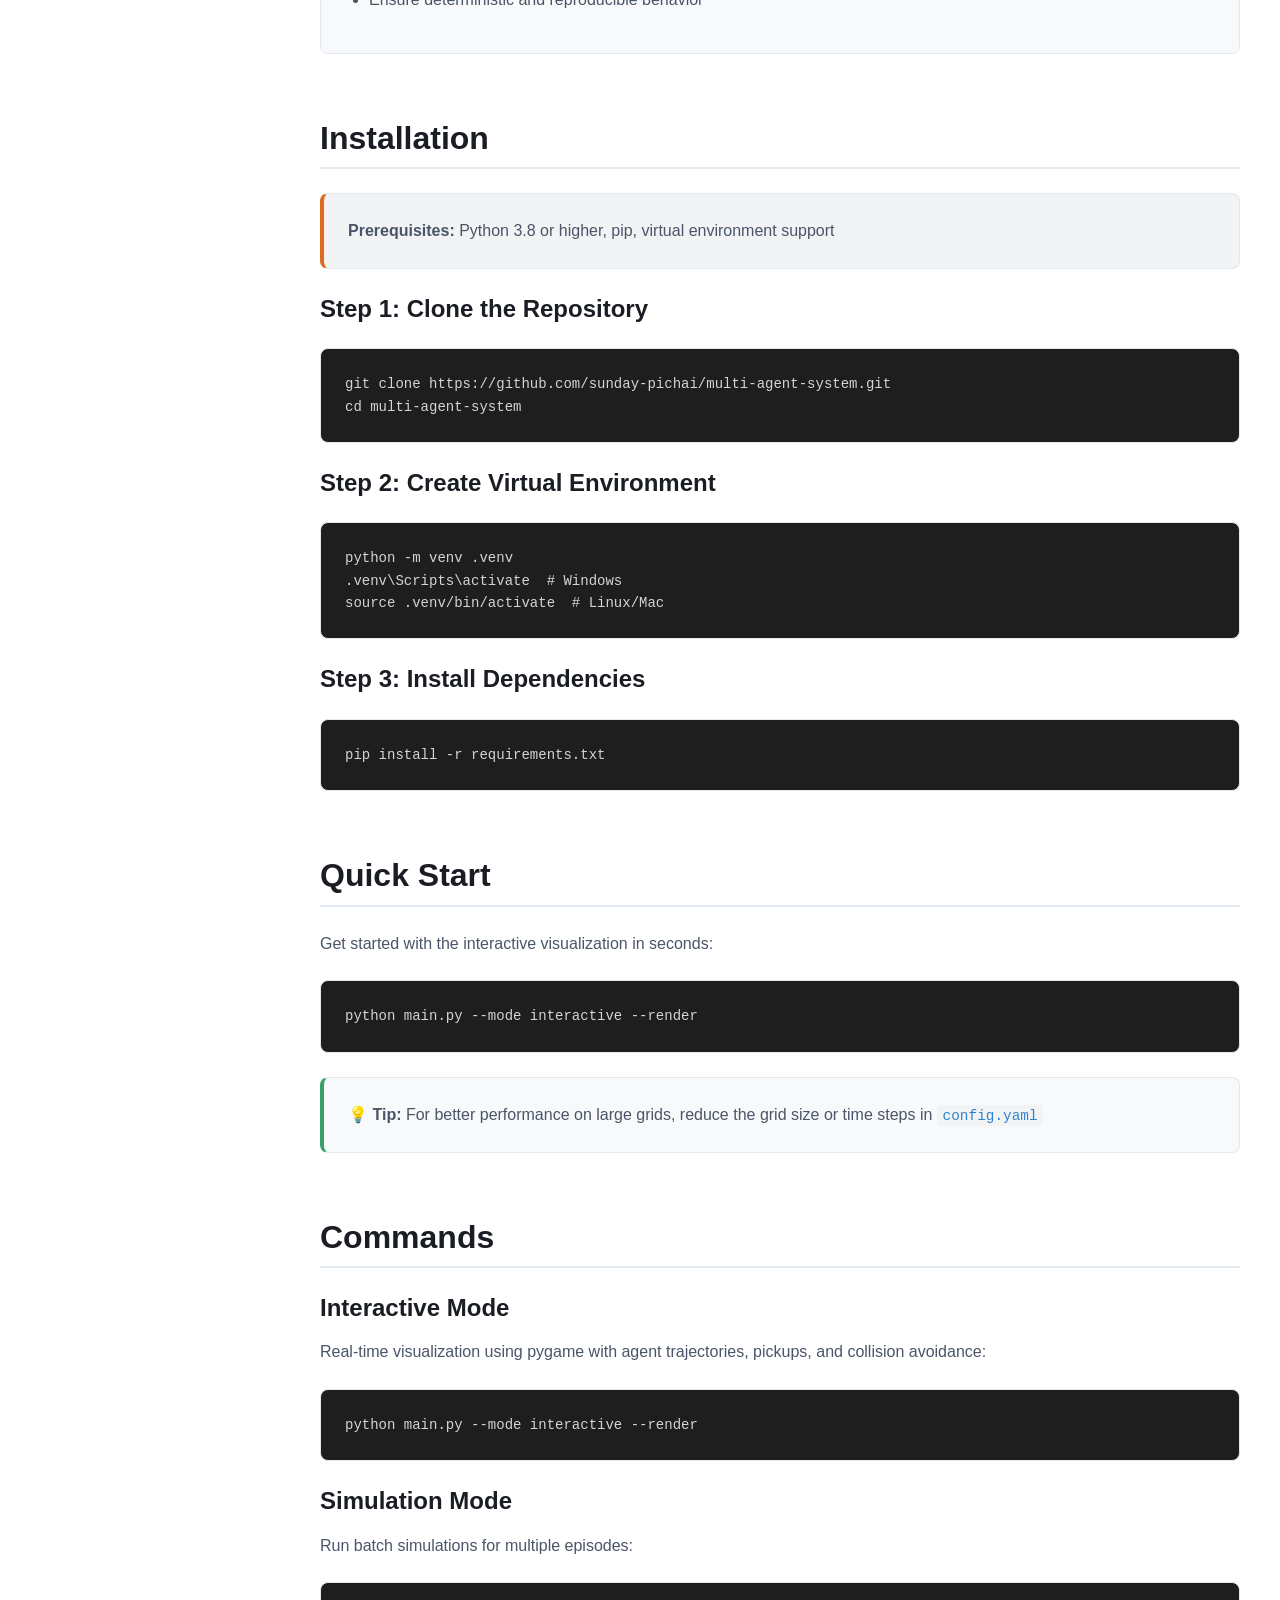
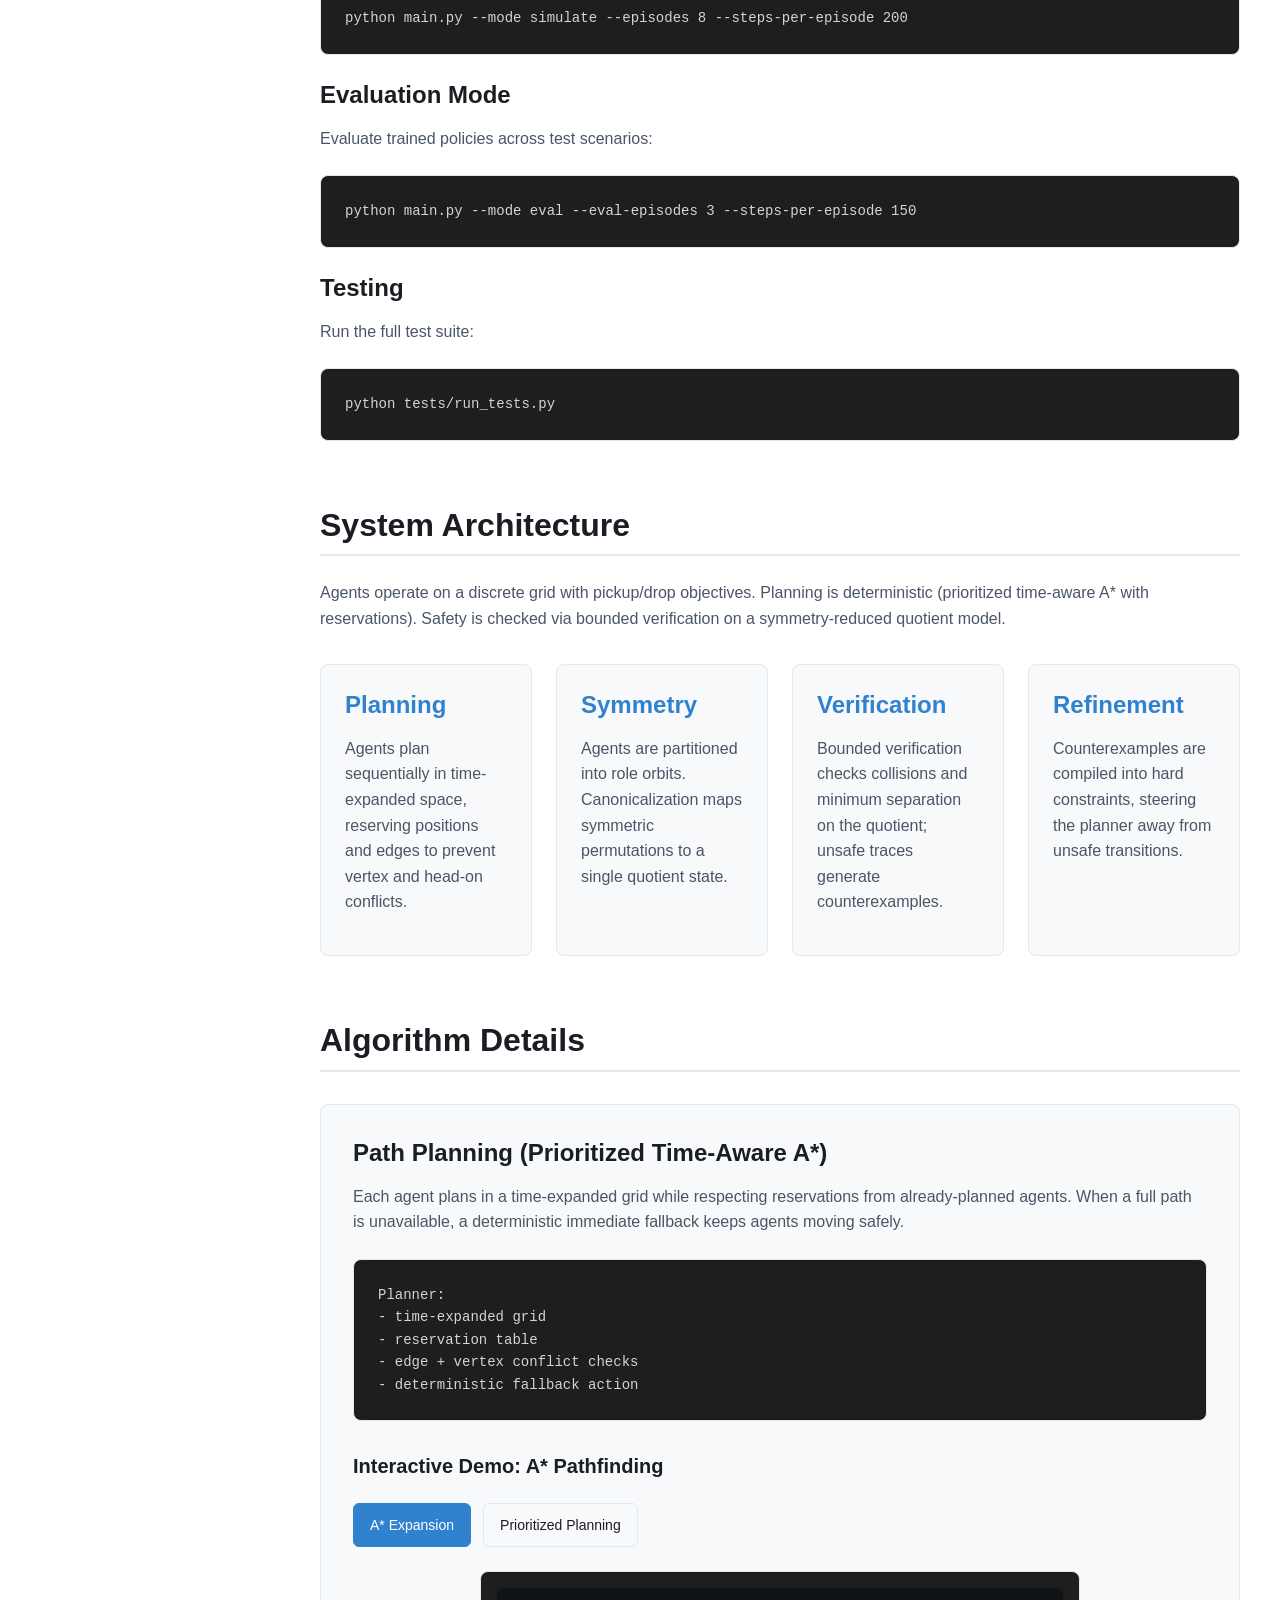
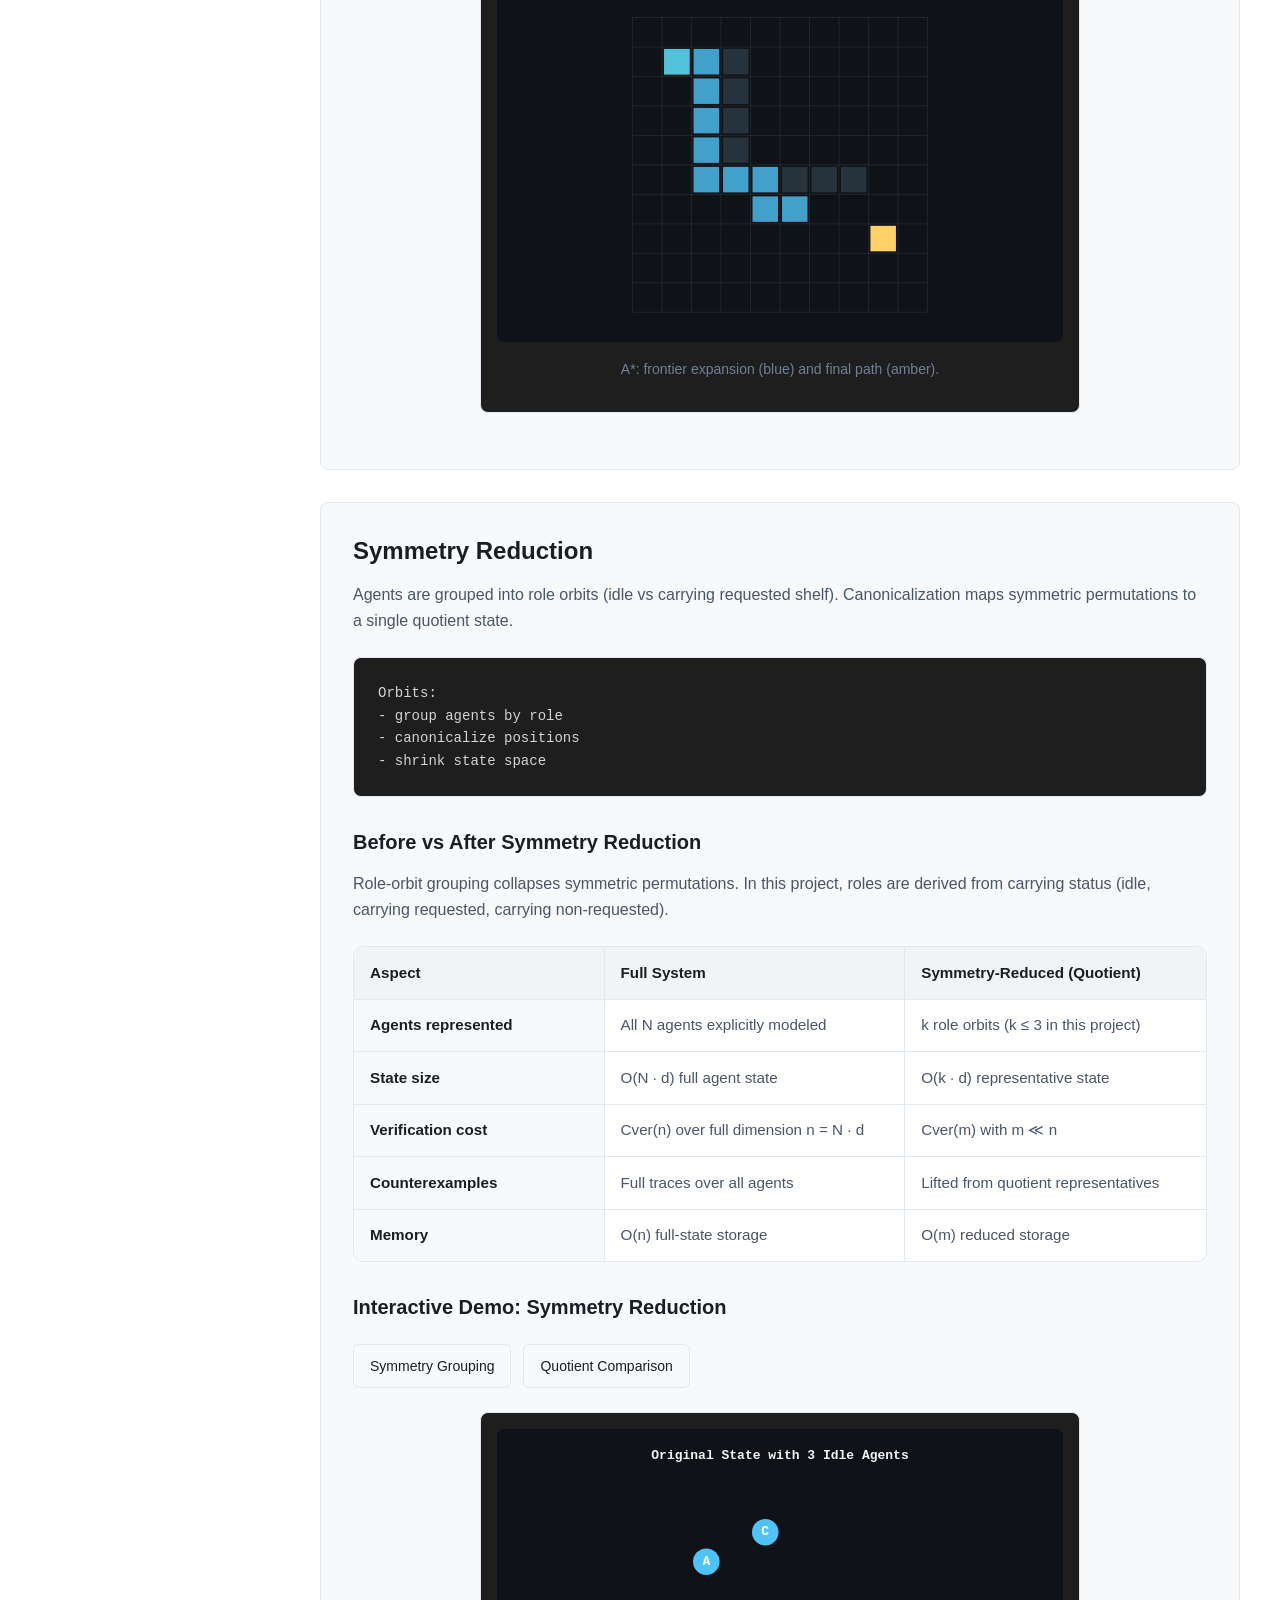
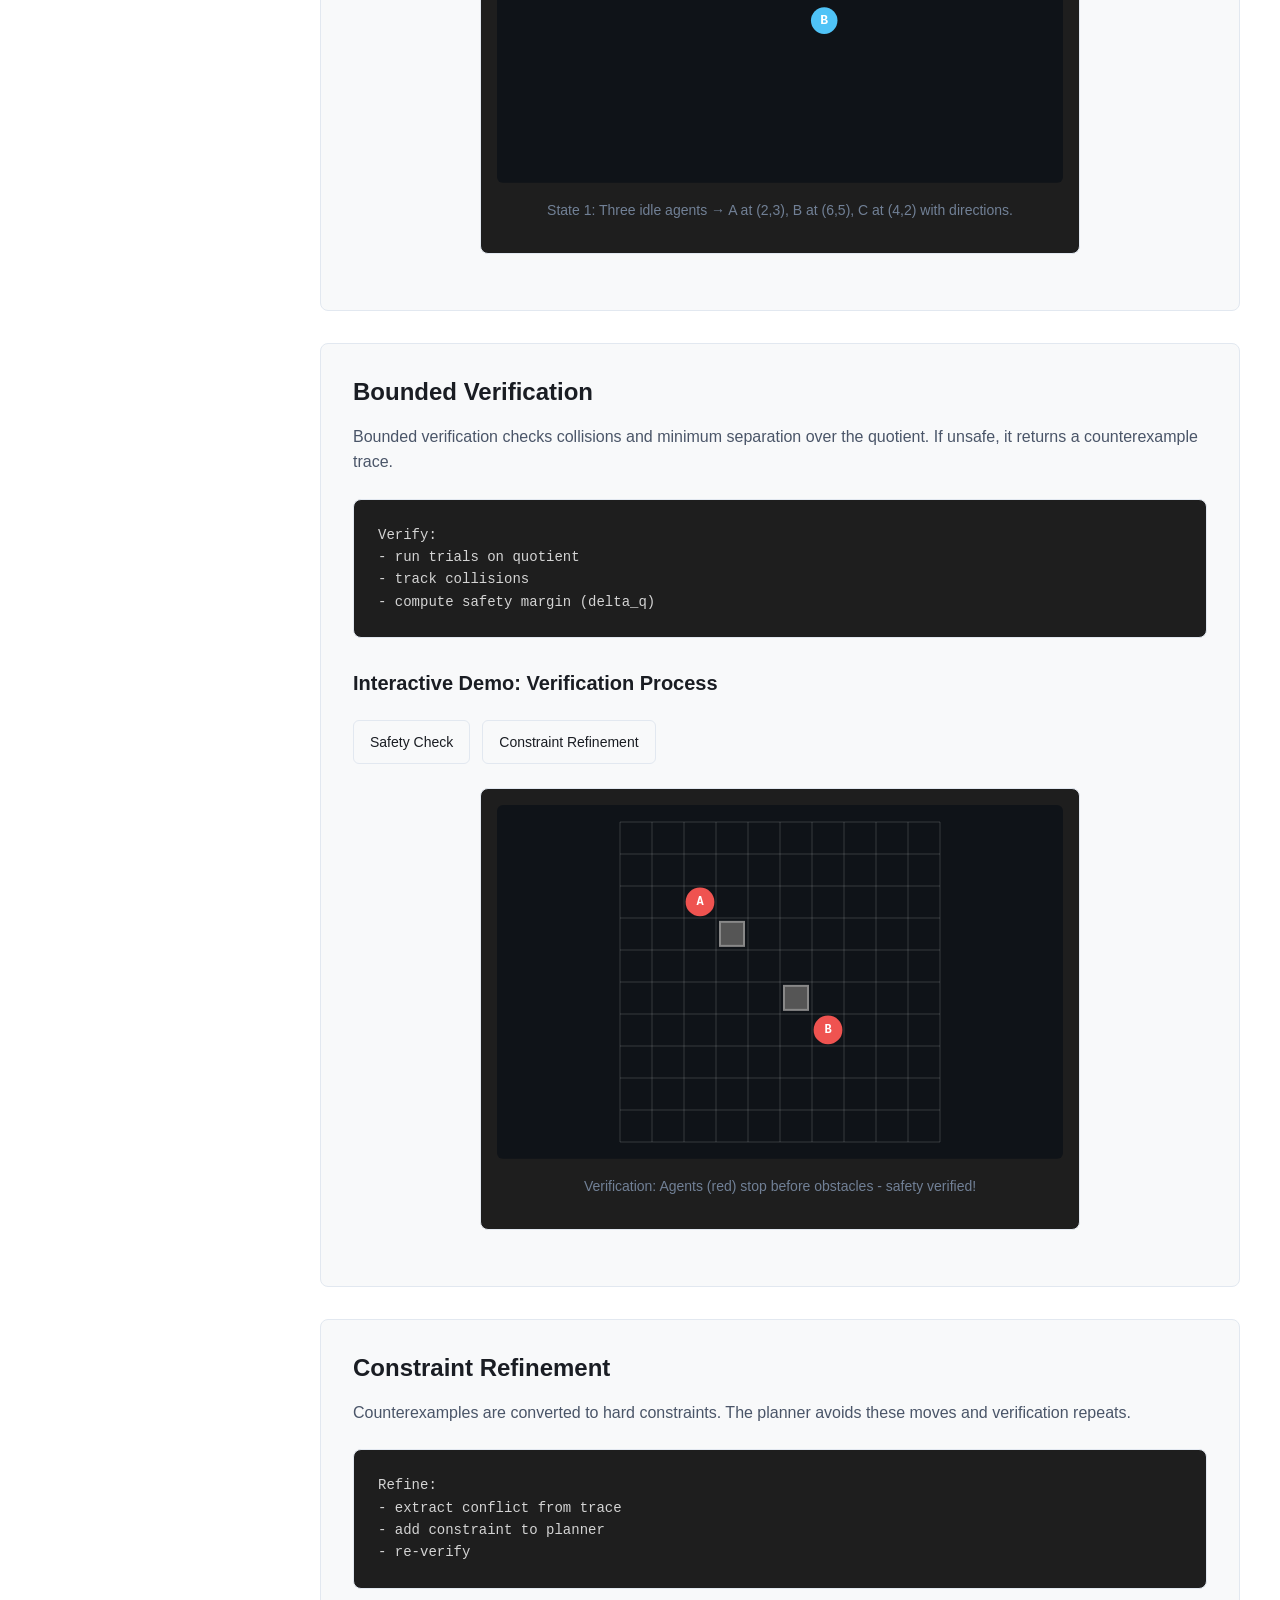
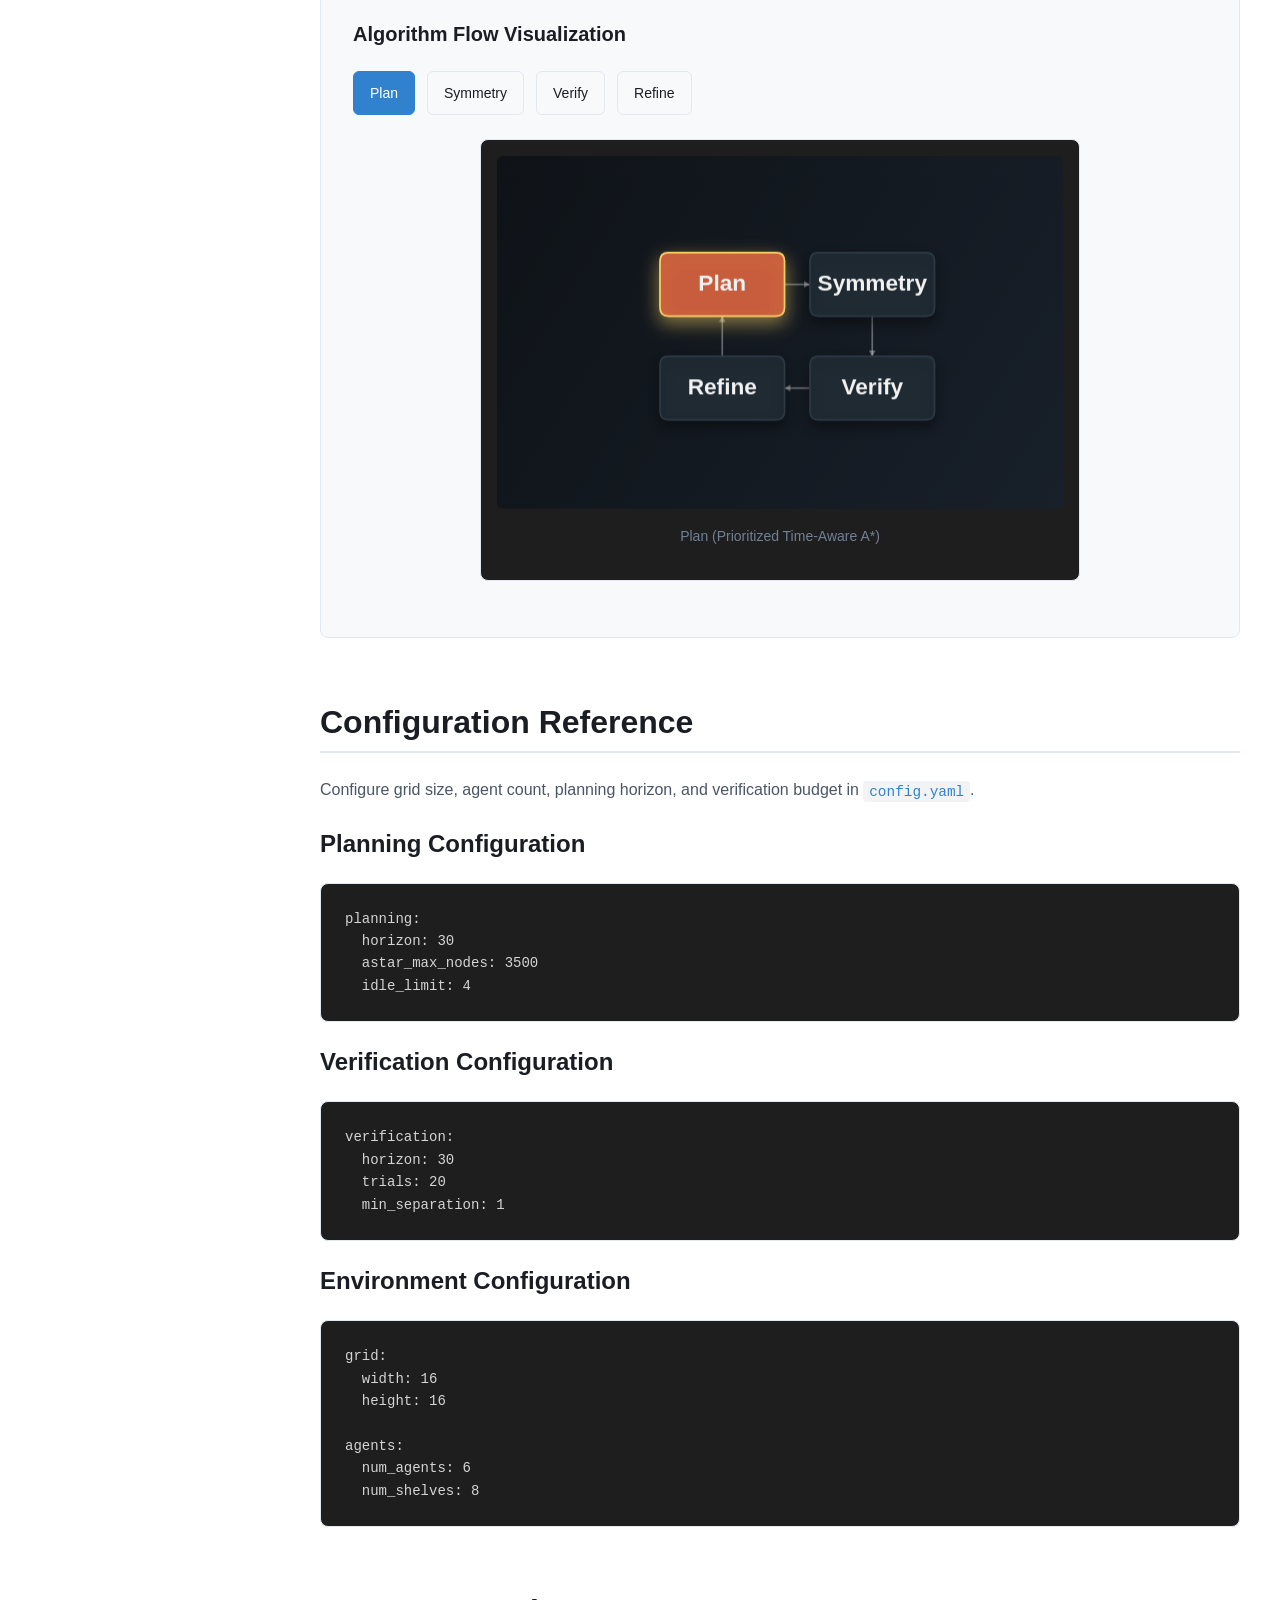
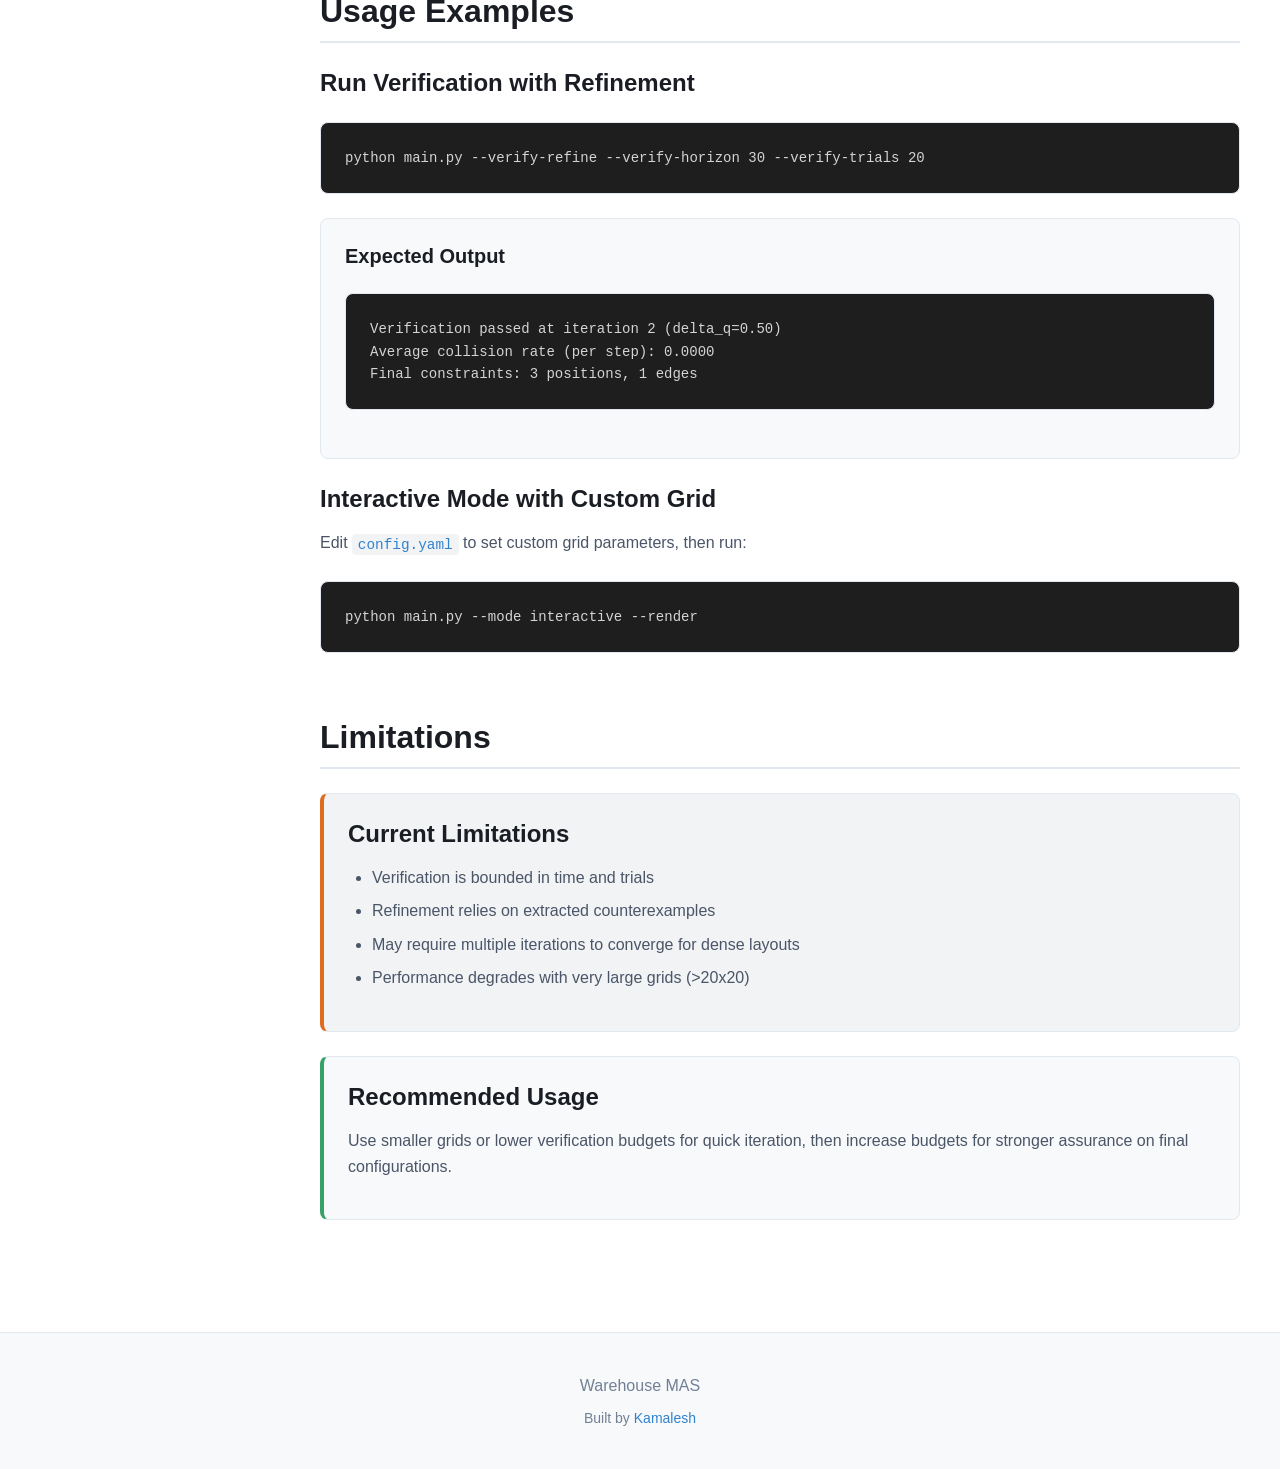
==== commit 2360eb89: "Updated" ====
--- a/docs/index.html
+++ b/docs/index.html
@@ -6,7 +6,7 @@
     <title>Warehouse MAS Documentation — Multi-Agent System with Formal Verification</title>
     
     <!-- Meta tags -->
-    <meta name="description" content="Documentation for a multi-agent warehouse simulator with Cooperative A* + CBS, symmetry-reduced quotient verification, and constraint-based refinement." />
+    <meta name="description" content="Documentation for a multi-agent warehouse simulator with prioritized time-aware A*, symmetry-reduced quotient verification, and constraint-based refinement." />
     <meta name="og:title" content="Warehouse MAS Documentation" />
     <meta name="og:description" content="Multi-agent warehouse simulator with formal verification and symmetry reduction" />
     <meta name="theme-color" content="#3182ce" />
@@ -148,7 +148,7 @@
             Deterministic multi-agent coordination with formal verification, symmetry reduction, and constraint-based planning
           </p>
           <div class="badge-row">
-            <span class="badge">CBS + A*</span>
+            <span class="badge">Prioritized A*</span>
             <span class="badge">Symmetry Reduction</span>
             <span class="badge">Formal Verification</span>
             <span class="badge">Python 3.8+</span>
@@ -171,7 +171,7 @@
               <div class="info-card info-card--primary">
                 <h3>Key Features</h3>
                 <ul class="feature-list">
-                  <li><strong>Cooperative A* + CBS:</strong> Time-expanded pathfinding with conflict resolution</li>
+                  <li><strong>Prioritized Time-Aware A*:</strong> Reservation-based pathfinding with deterministic conflict avoidance</li>
                   <li><strong>Symmetry Reduction:</strong> Orbit-based state space reduction for scalable verification</li>
                   <li><strong>Bounded Verification:</strong> Formal safety checks on quotient models</li>
                   <li><strong>Constraint Refinement:</strong> Iterative constraint extraction from counterexamples</li>
@@ -291,14 +291,14 @@
             <div class="section-content">
               <p>
                 Agents operate on a discrete grid with pickup/drop objectives. Planning is
-                deterministic (Cooperative A* with CBS conflict resolution). Safety is
+                deterministic (prioritized time-aware A* with reservations). Safety is
                 checked via bounded verification on a symmetry-reduced quotient model.
               </p>
               
               <div class="grid-4">
                 <div class="feature-card">
                   <h3>Planning</h3>
-                  <p>Cooperative A* generates time-expanded paths. CBS resolves conflicts by adding constraints and replanning affected agents.</p>
+                  <p>Agents plan sequentially in time-expanded space, reserving positions and edges to prevent vertex and head-on conflicts.</p>
                 </div>
                 <div class="feature-card">
                   <h3>Symmetry</h3>
@@ -322,31 +322,27 @@
             <div class="section-content">
               
               <div class="algo-card" id="planning">
-                <h3>Path Planning (CBS + Cooperative A*)</h3>
+                <h3>Path Planning (Prioritized Time-Aware A*)</h3>
                 <p>
-                  Each agent plans a time-expanded path using Cooperative A*. CBS resolves conflicts 
-                  by adding constraints and replanning until paths are consistent.
+                  Each agent plans in a time-expanded grid while respecting reservations from already-planned agents.
+                  When a full path is unavailable, a deterministic immediate fallback keeps agents moving safely.
                 </p>
                 <div class="code-block">
-                  <pre><code>Cooperative A*:
+                  <pre><code>Planner:
 - time-expanded grid
 - reservation table
-- avoid occupied cells
-
-CBS:
-- detect conflicts
-- add constraints
-- replan for agent</code></pre>
+- edge + vertex conflict checks
+- deterministic fallback action</code></pre>
                 </div>
                 
                 <h4 style="margin-top: 2rem;">Interactive Demo: A* Pathfinding</h4>
                 <div class="demo-controls">
                   <button class="demo-btn is-active" data-algo="astar">A* Expansion</button>
-                  <button class="demo-btn" data-algo="cbs">CBS Conflict Resolution</button>
+                  <button class="demo-btn" data-algo="prioritized">Prioritized Planning</button>
                 </div>
                 <div class="demo-canvas-wrapper">
                   <canvas id="algoCanvas" width="560" height="336"></canvas>
-                  <p class="canvas-caption" id="algoCaption">A*: expanding frontier toward the goal</p>
+                  <p class="canvas-caption" id="algoCaption">A*: frontier expansion toward the goal</p>
                 </div>
               </div>
 
@@ -469,11 +465,9 @@
               <h3>Planning Configuration</h3>
               <div class="code-block">
                 <pre><code>planning:
-  horizon: 40
-  use_cbs: true
-  cbs_max_nodes: 200
-  astar_max_nodes: 6000
-  idle_limit: 6</code></pre>
+  horizon: 30
+  astar_max_nodes: 3500
+  idle_limit: 4</code></pre>
               </div>
 
               <h3>Verification Configuration</h3>
@@ -486,9 +480,11 @@
 
               <h3>Environment Configuration</h3>
               <div class="code-block">
-                <pre><code>environment:
-  grid_width: 16
-  grid_height: 16
+                <pre><code>grid:
+  width: 16
+  height: 16
+
+agents:
   num_agents: 6
   num_shelves: 8</code></pre>
               </div>
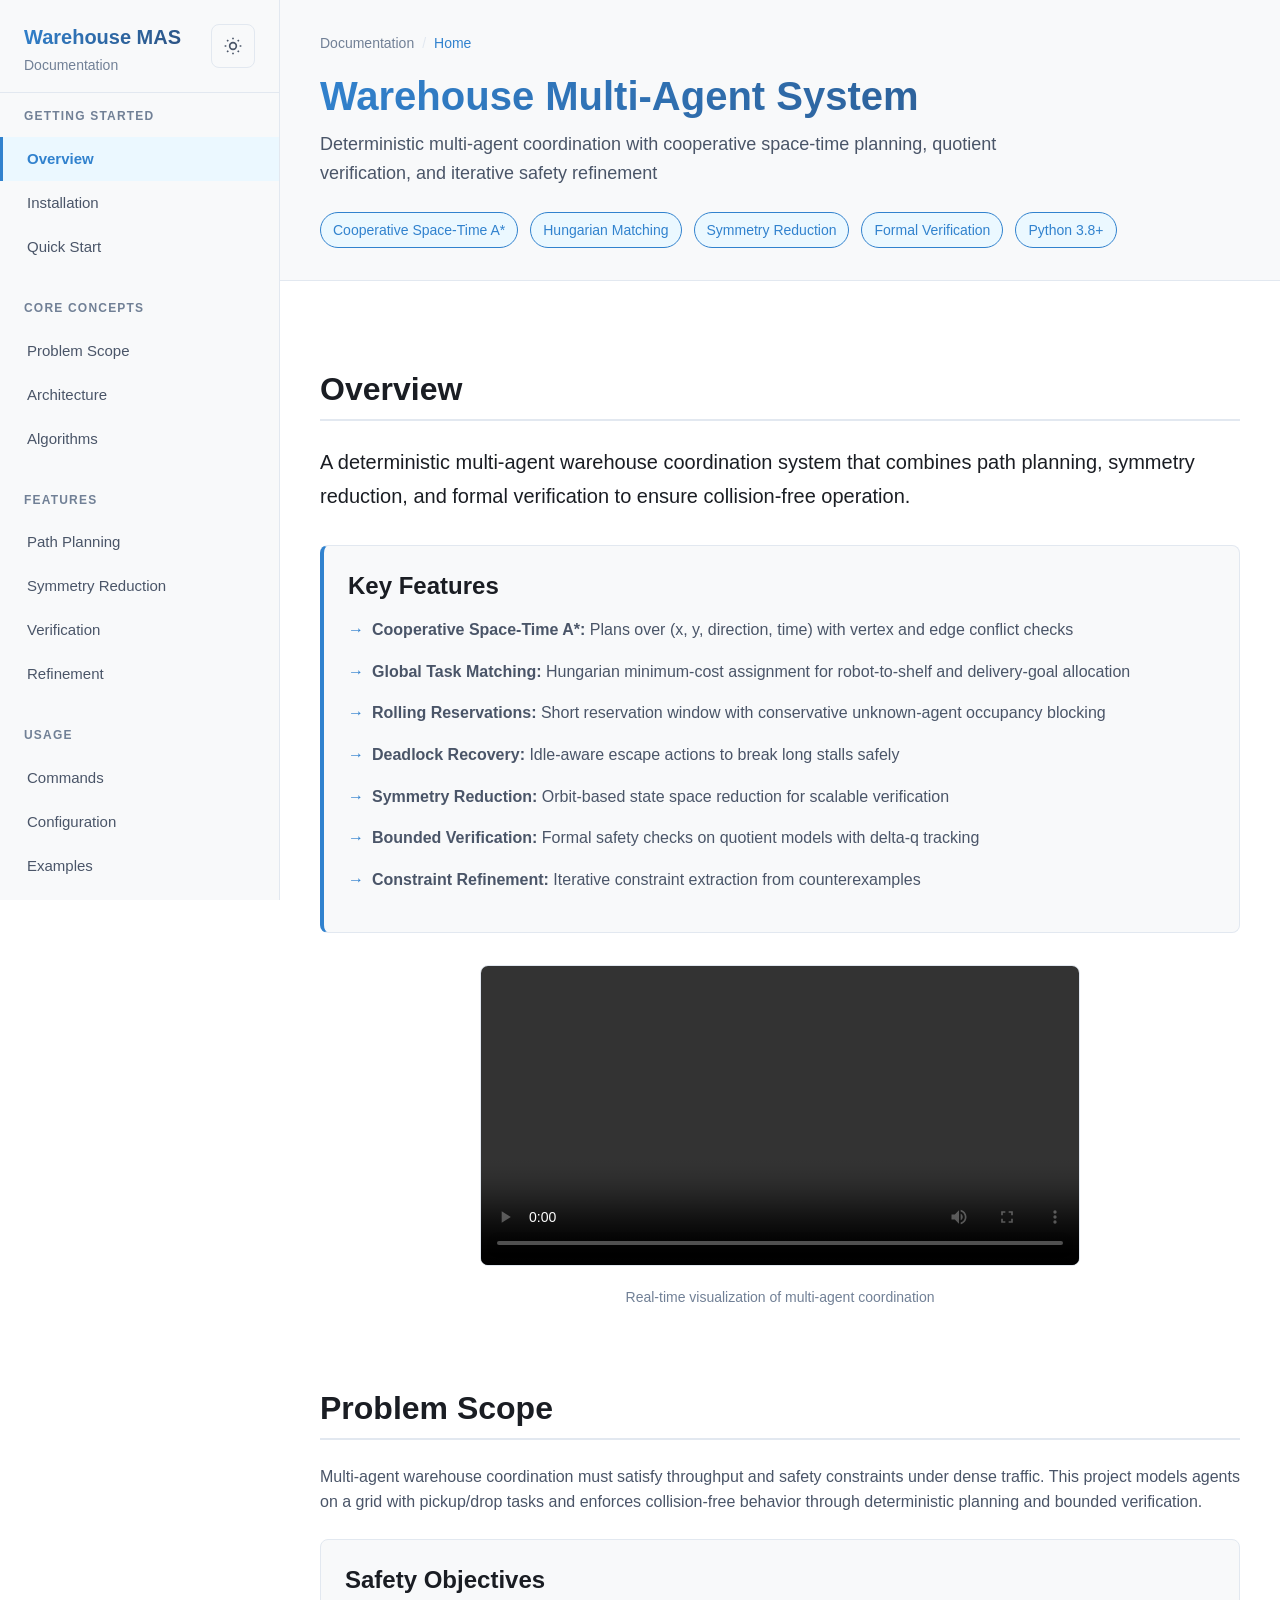
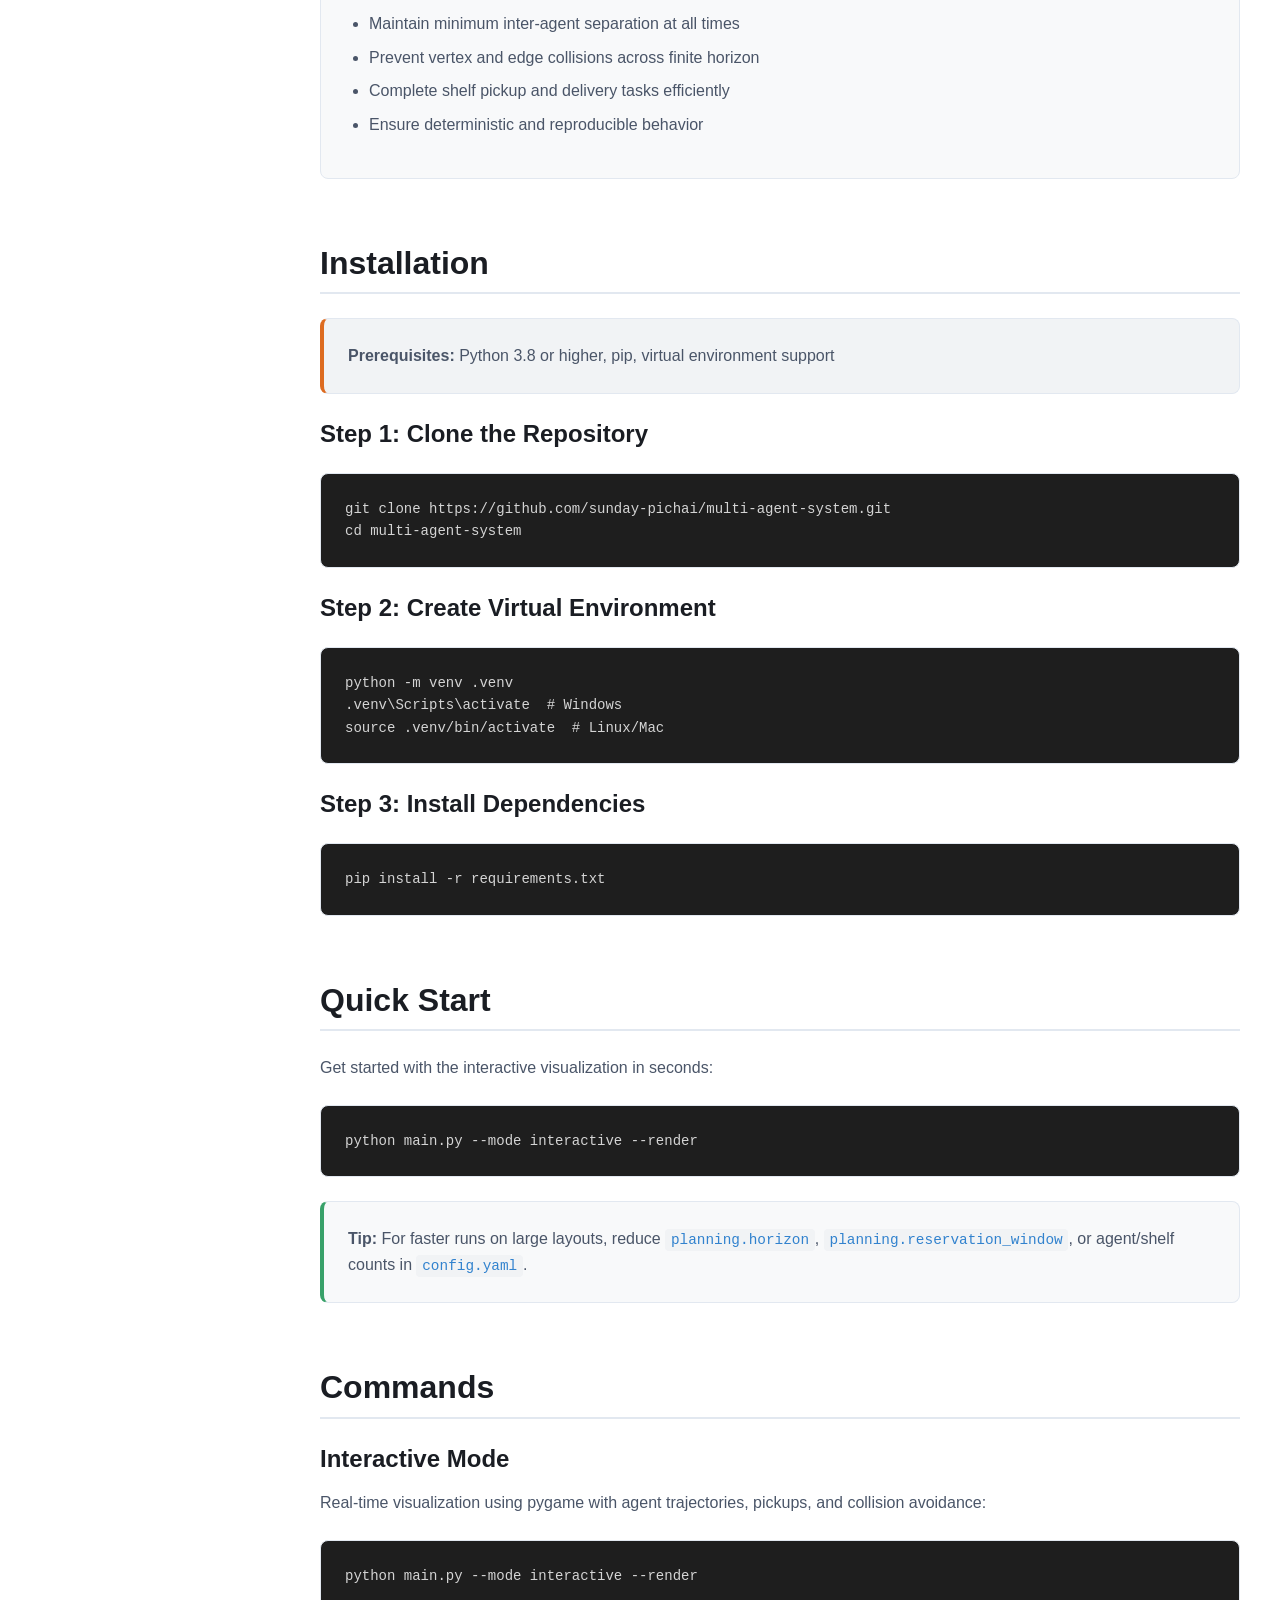
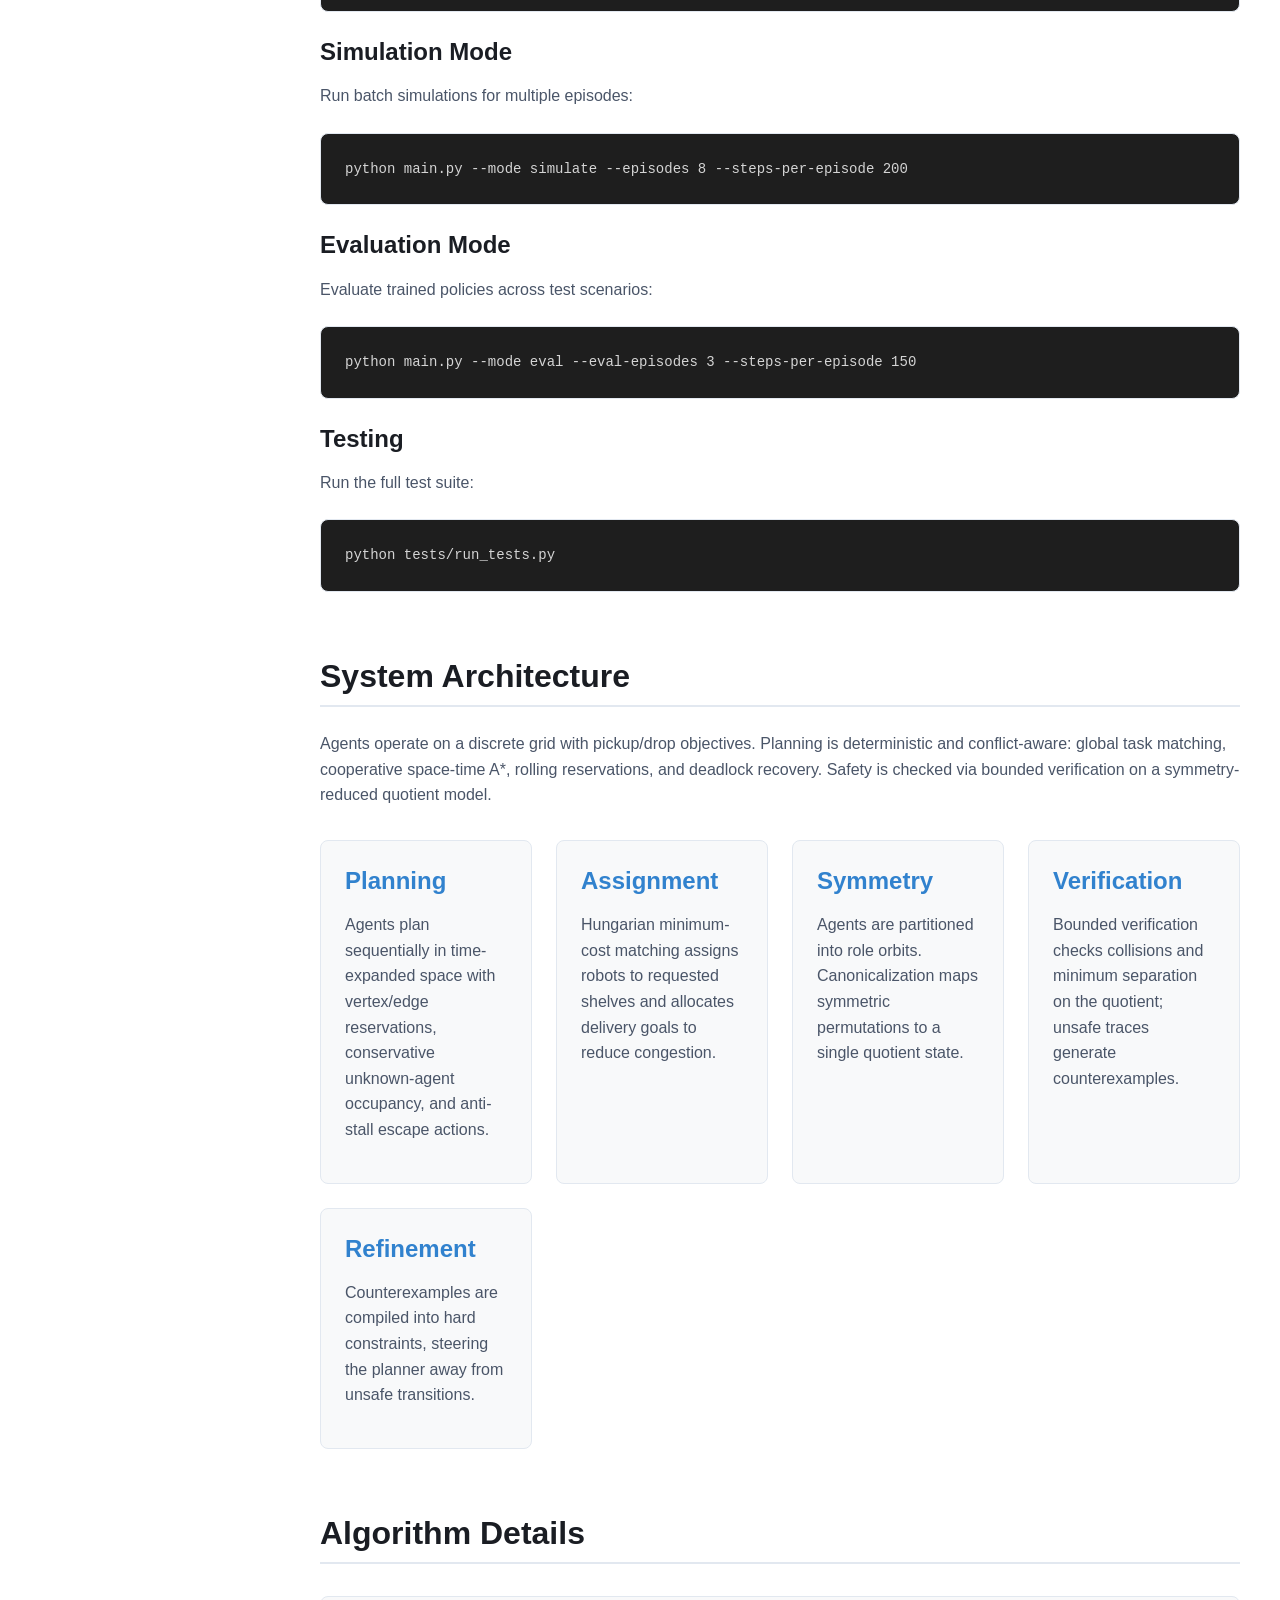
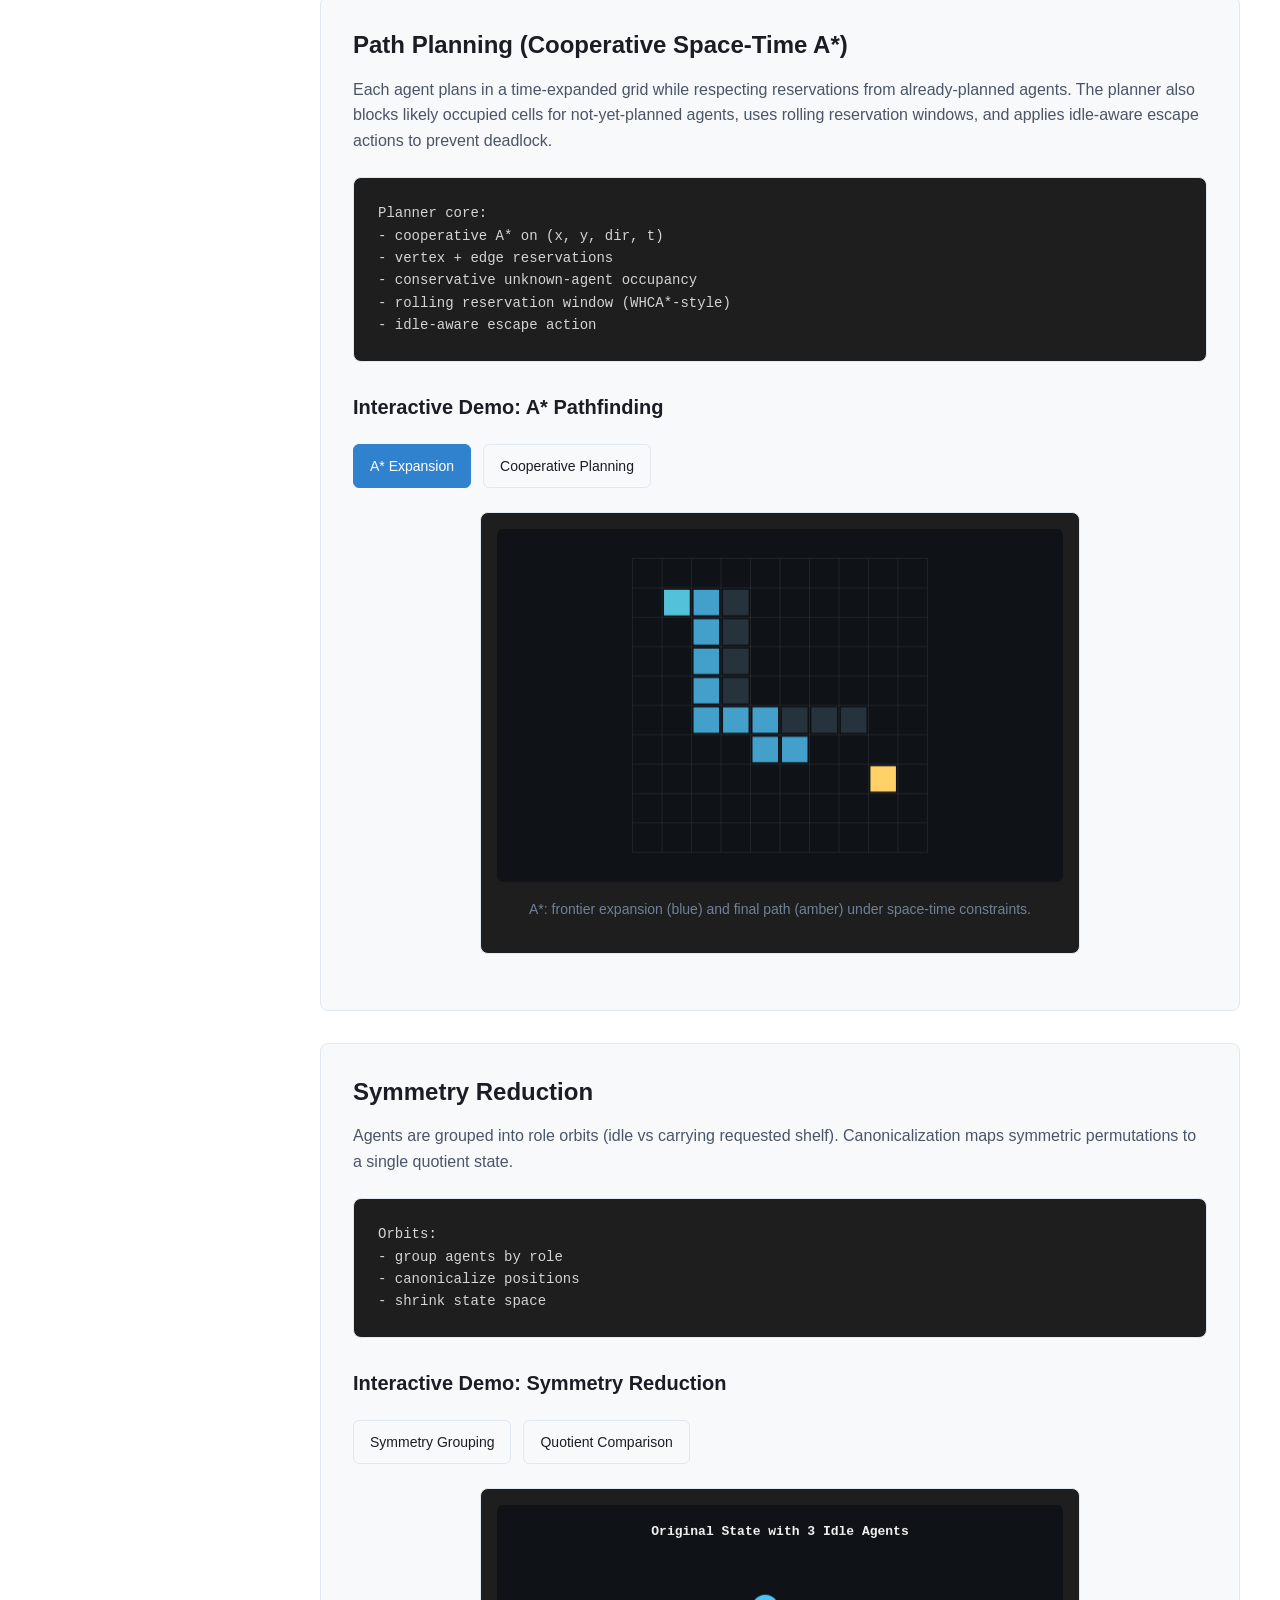
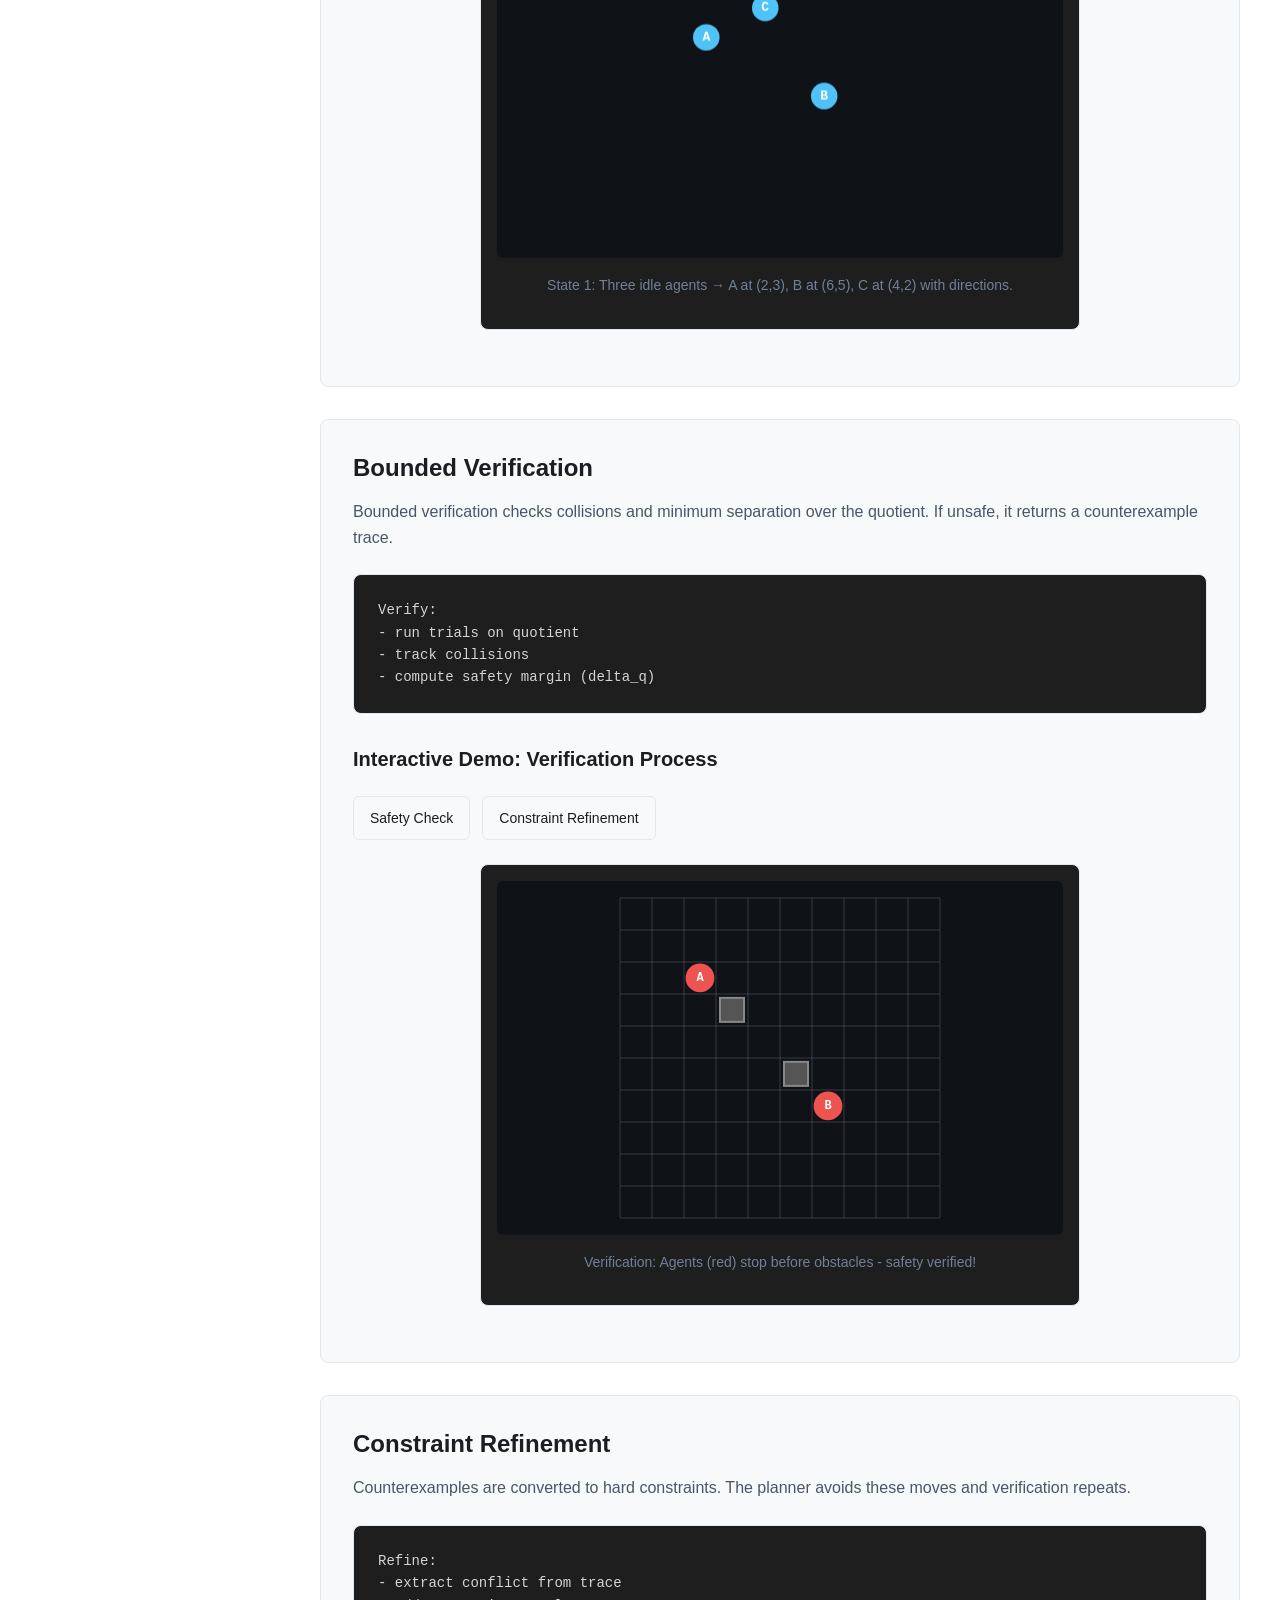
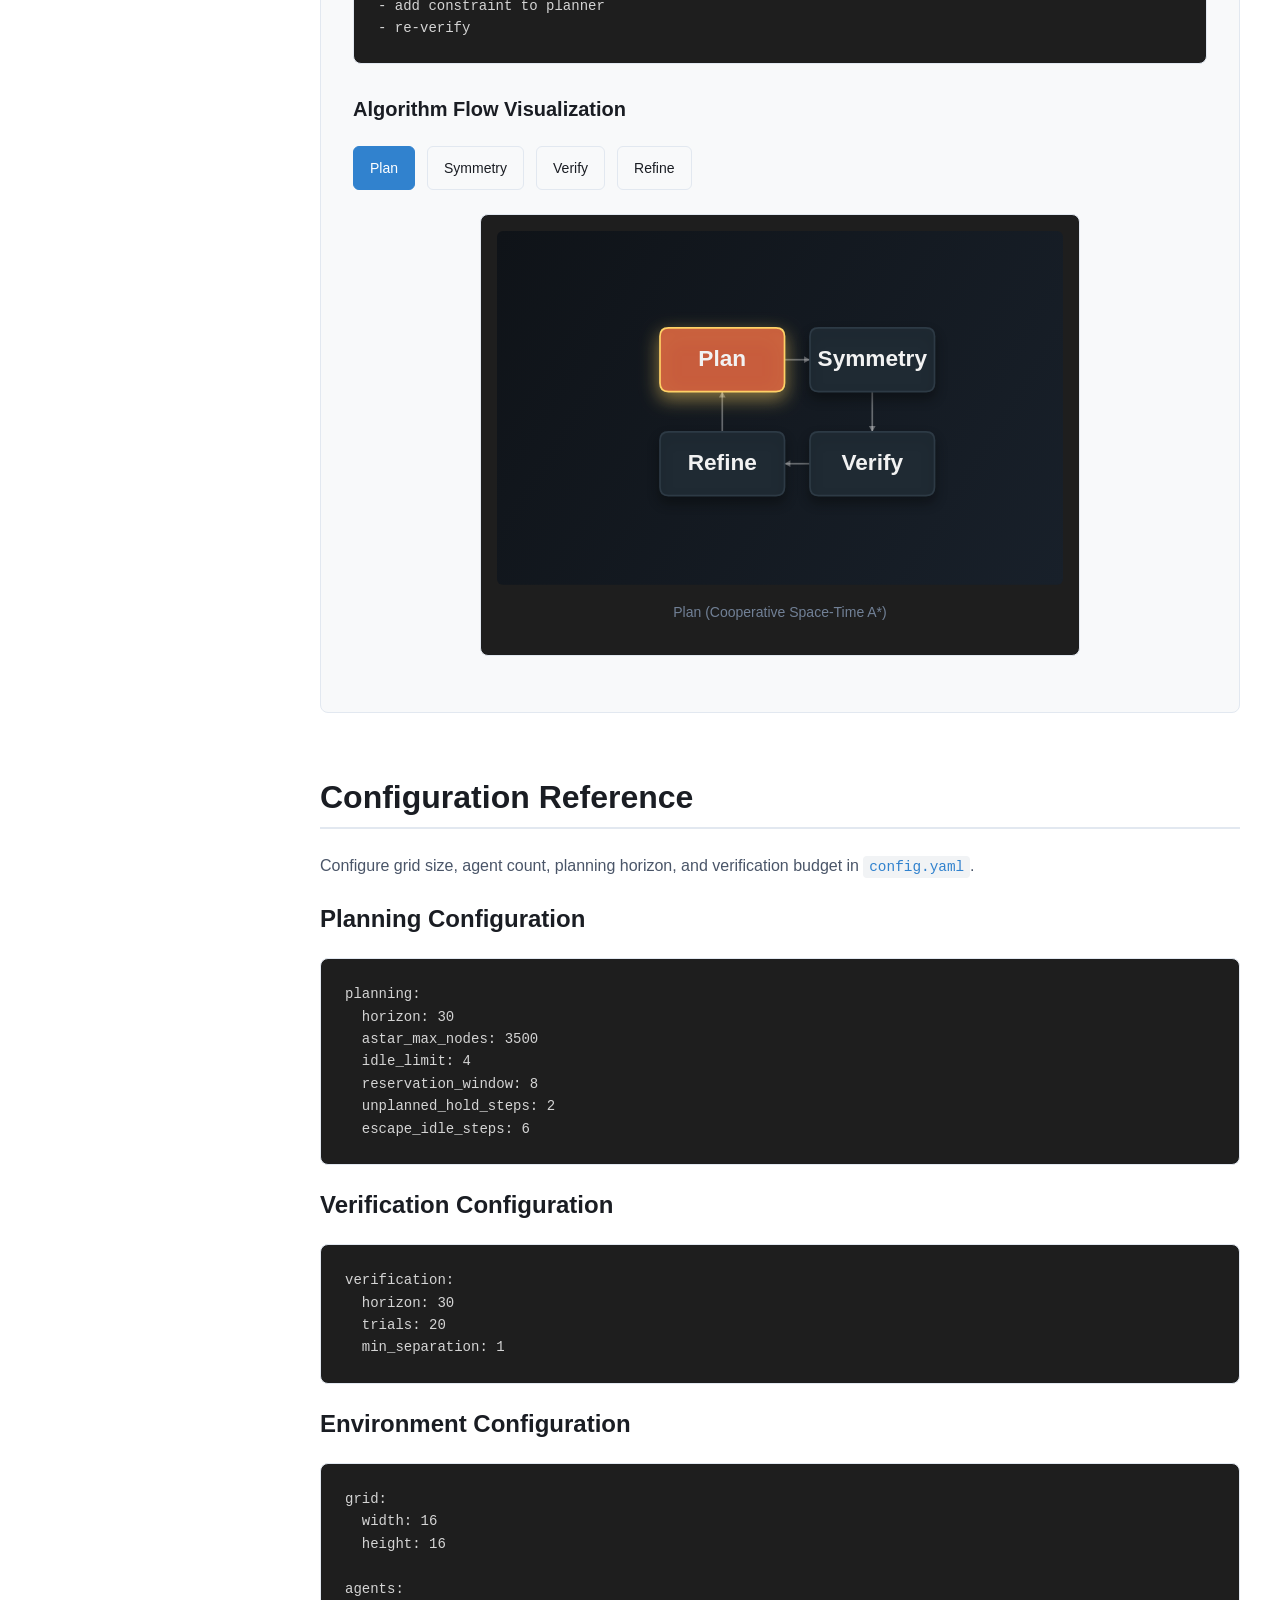
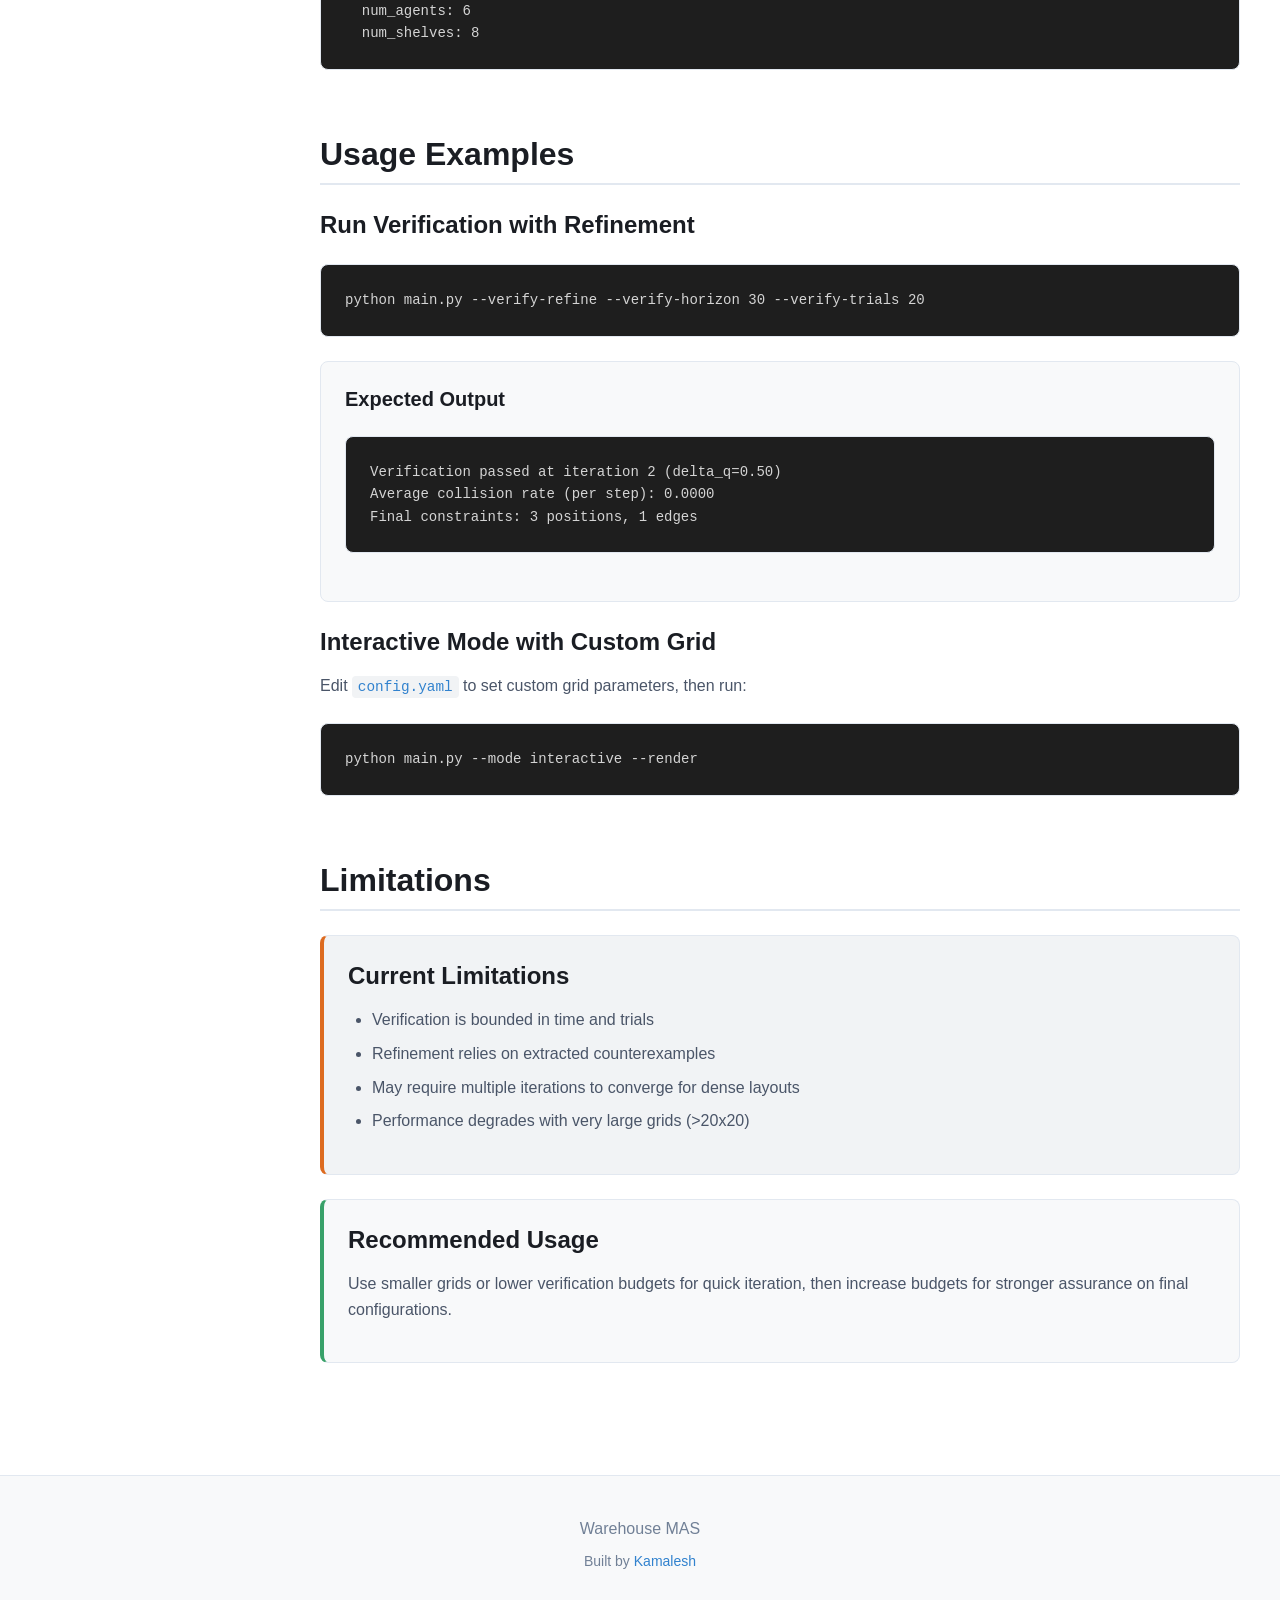
==== commit 54d96d69: "Updated" ====
--- a/docs/index.html
+++ b/docs/index.html
@@ -3,12 +3,12 @@
   <head>
     <meta charset="utf-8" />
     <meta name="viewport" content="width=device-width, initial-scale=1, maximum-scale=5, user-scalable=yes, viewport-fit=cover" />
-    <title>Warehouse MAS Documentation — Multi-Agent System with Formal Verification</title>
+    <title>Warehouse MAS Documentation - Multi-Agent Planning and Verification</title>
     
     <!-- Meta tags -->
-    <meta name="description" content="Documentation for a multi-agent warehouse simulator with prioritized time-aware A*, symmetry-reduced quotient verification, and constraint-based refinement." />
+    <meta name="description" content="Documentation for a deterministic warehouse multi-agent system with cooperative space-time A*, Hungarian assignment, symmetry-reduced verification, and constraint refinement." />
     <meta name="og:title" content="Warehouse MAS Documentation" />
-    <meta name="og:description" content="Multi-agent warehouse simulator with formal verification and symmetry reduction" />
+    <meta name="og:description" content="Cooperative space-time planning, Hungarian assignment, and formal safety verification for multi-agent warehouses." />
     <meta name="theme-color" content="#3182ce" />
     <meta name="apple-mobile-web-app-capable" content="yes" />
     <meta name="apple-mobile-web-app-status-bar-style" content="black-translucent" />
@@ -145,10 +145,11 @@
           </div>
           <h1 class="page-title">Warehouse Multi-Agent System</h1>
           <p class="page-subtitle">
-            Deterministic multi-agent coordination with formal verification, symmetry reduction, and constraint-based planning
+            Deterministic multi-agent coordination with cooperative space-time planning, quotient verification, and iterative safety refinement
           </p>
           <div class="badge-row">
-            <span class="badge">Prioritized A*</span>
+            <span class="badge">Cooperative Space-Time A*</span>
+            <span class="badge">Hungarian Matching</span>
             <span class="badge">Symmetry Reduction</span>
             <span class="badge">Formal Verification</span>
             <span class="badge">Python 3.8+</span>
@@ -171,9 +172,12 @@
               <div class="info-card info-card--primary">
                 <h3>Key Features</h3>
                 <ul class="feature-list">
-                  <li><strong>Prioritized Time-Aware A*:</strong> Reservation-based pathfinding with deterministic conflict avoidance</li>
+                  <li><strong>Cooperative Space-Time A*:</strong> Plans over (x, y, direction, time) with vertex and edge conflict checks</li>
+                  <li><strong>Global Task Matching:</strong> Hungarian minimum-cost assignment for robot-to-shelf and delivery-goal allocation</li>
+                  <li><strong>Rolling Reservations:</strong> Short reservation window with conservative unknown-agent occupancy blocking</li>
+                  <li><strong>Deadlock Recovery:</strong> Idle-aware escape actions to break long stalls safely</li>
                   <li><strong>Symmetry Reduction:</strong> Orbit-based state space reduction for scalable verification</li>
-                  <li><strong>Bounded Verification:</strong> Formal safety checks on quotient models</li>
+                  <li><strong>Bounded Verification:</strong> Formal safety checks on quotient models with delta-q tracking</li>
                   <li><strong>Constraint Refinement:</strong> Iterative constraint extraction from counterexamples</li>
                 </ul>
               </div>
@@ -250,7 +254,7 @@
               </div>
               
               <div class="info-card info-card--tip">
-                <strong>💡 Tip:</strong> For better performance on large grids, reduce the grid size or time steps in <code>config.yaml</code>
+                <strong>Tip:</strong> For faster runs on large layouts, reduce <code>planning.horizon</code>, <code>planning.reservation_window</code>, or agent/shelf counts in <code>config.yaml</code>.
               </div>
             </div>
           </section>
@@ -291,14 +295,19 @@
             <div class="section-content">
               <p>
                 Agents operate on a discrete grid with pickup/drop objectives. Planning is
-                deterministic (prioritized time-aware A* with reservations). Safety is
-                checked via bounded verification on a symmetry-reduced quotient model.
+                deterministic and conflict-aware: global task matching, cooperative space-time A*,
+                rolling reservations, and deadlock recovery. Safety is checked via bounded
+                verification on a symmetry-reduced quotient model.
               </p>
               
               <div class="grid-4">
                 <div class="feature-card">
                   <h3>Planning</h3>
-                  <p>Agents plan sequentially in time-expanded space, reserving positions and edges to prevent vertex and head-on conflicts.</p>
+                  <p>Agents plan sequentially in time-expanded space with vertex/edge reservations, conservative unknown-agent occupancy, and anti-stall escape actions.</p>
+                </div>
+                <div class="feature-card">
+                  <h3>Assignment</h3>
+                  <p>Hungarian minimum-cost matching assigns robots to requested shelves and allocates delivery goals to reduce congestion.</p>
                 </div>
                 <div class="feature-card">
                   <h3>Symmetry</h3>
@@ -322,27 +331,29 @@
             <div class="section-content">
               
               <div class="algo-card" id="planning">
-                <h3>Path Planning (Prioritized Time-Aware A*)</h3>
+                <h3>Path Planning (Cooperative Space-Time A*)</h3>
                 <p>
                   Each agent plans in a time-expanded grid while respecting reservations from already-planned agents.
-                  When a full path is unavailable, a deterministic immediate fallback keeps agents moving safely.
+                  The planner also blocks likely occupied cells for not-yet-planned agents, uses rolling reservation windows,
+                  and applies idle-aware escape actions to prevent deadlock.
                 </p>
                 <div class="code-block">
-                  <pre><code>Planner:
-- time-expanded grid
-- reservation table
-- edge + vertex conflict checks
-- deterministic fallback action</code></pre>
+                  <pre><code>Planner core:
+- cooperative A* on (x, y, dir, t)
+- vertex + edge reservations
+- conservative unknown-agent occupancy
+- rolling reservation window (WHCA*-style)
+- idle-aware escape action</code></pre>
                 </div>
                 
                 <h4 style="margin-top: 2rem;">Interactive Demo: A* Pathfinding</h4>
                 <div class="demo-controls">
                   <button class="demo-btn is-active" data-algo="astar">A* Expansion</button>
-                  <button class="demo-btn" data-algo="prioritized">Prioritized Planning</button>
+                  <button class="demo-btn" data-algo="prioritized">Cooperative Planning</button>
                 </div>
                 <div class="demo-canvas-wrapper">
                   <canvas id="algoCanvas" width="560" height="336"></canvas>
-                  <p class="canvas-caption" id="algoCaption">A*: frontier expansion toward the goal</p>
+                  <p class="canvas-caption" id="algoCaption">A*: frontier expansion toward the goal with space-time constraints</p>
                 </div>
               </div>
 
@@ -359,37 +370,6 @@
 - shrink state space</code></pre>
                 </div>
 
-                <h4 style="margin-top: 2rem;">Before vs After Symmetry Reduction</h4>
-                <p>
-                  Role-orbit grouping collapses symmetric permutations. In this project, roles are
-                  derived from carrying status (idle, carrying requested, carrying non-requested).
-                </p>
-                <div class="comparison-table">
-                  <div class="comparison-cell comparison-head">Aspect</div>
-                  <div class="comparison-cell comparison-head">Full System</div>
-                  <div class="comparison-cell comparison-head">Symmetry-Reduced (Quotient)</div>
-
-                  <div class="comparison-cell comparison-label">Agents represented</div>
-                  <div class="comparison-cell">All N agents explicitly modeled</div>
-                  <div class="comparison-cell">k role orbits (k ≤ 3 in this project)</div>
-
-                  <div class="comparison-cell comparison-label">State size</div>
-                  <div class="comparison-cell">O(N · d) full agent state</div>
-                  <div class="comparison-cell">O(k · d) representative state</div>
-
-                  <div class="comparison-cell comparison-label">Verification cost</div>
-                  <div class="comparison-cell">Cver(n) over full dimension n = N · d</div>
-                  <div class="comparison-cell">Cver(m) with m ≪ n</div>
-
-                  <div class="comparison-cell comparison-label">Counterexamples</div>
-                  <div class="comparison-cell">Full traces over all agents</div>
-                  <div class="comparison-cell">Lifted from quotient representatives</div>
-
-                  <div class="comparison-cell comparison-label">Memory</div>
-                  <div class="comparison-cell">O(n) full-state storage</div>
-                  <div class="comparison-cell">O(m) reduced storage</div>
-                </div>
-                
                 <h4 style="margin-top: 2rem;">Interactive Demo: Symmetry Reduction</h4>
                 <div class="demo-controls">
                   <button class="demo-btn" data-algo="symmetry">Symmetry Grouping</button>
@@ -447,7 +427,7 @@
                 </div>
                 <div class="demo-canvas-wrapper">
                   <canvas id="flowChart" width="600" height="320"></canvas>
-                  <p class="canvas-caption" id="flowChartCaption">Plan → Symmetry → Verify → Refine</p>
+                  <p class="canvas-caption" id="flowChartCaption">Plan -> Symmetry -> Verify -> Refine</p>
                 </div>
               </div>
             </div>
@@ -467,7 +447,10 @@
                 <pre><code>planning:
   horizon: 30
   astar_max_nodes: 3500
-  idle_limit: 4</code></pre>
+  idle_limit: 4
+  reservation_window: 8
+  unplanned_hold_steps: 2
+  escape_idle_steps: 6</code></pre>
               </div>
 
               <h3>Verification Configuration</h3>
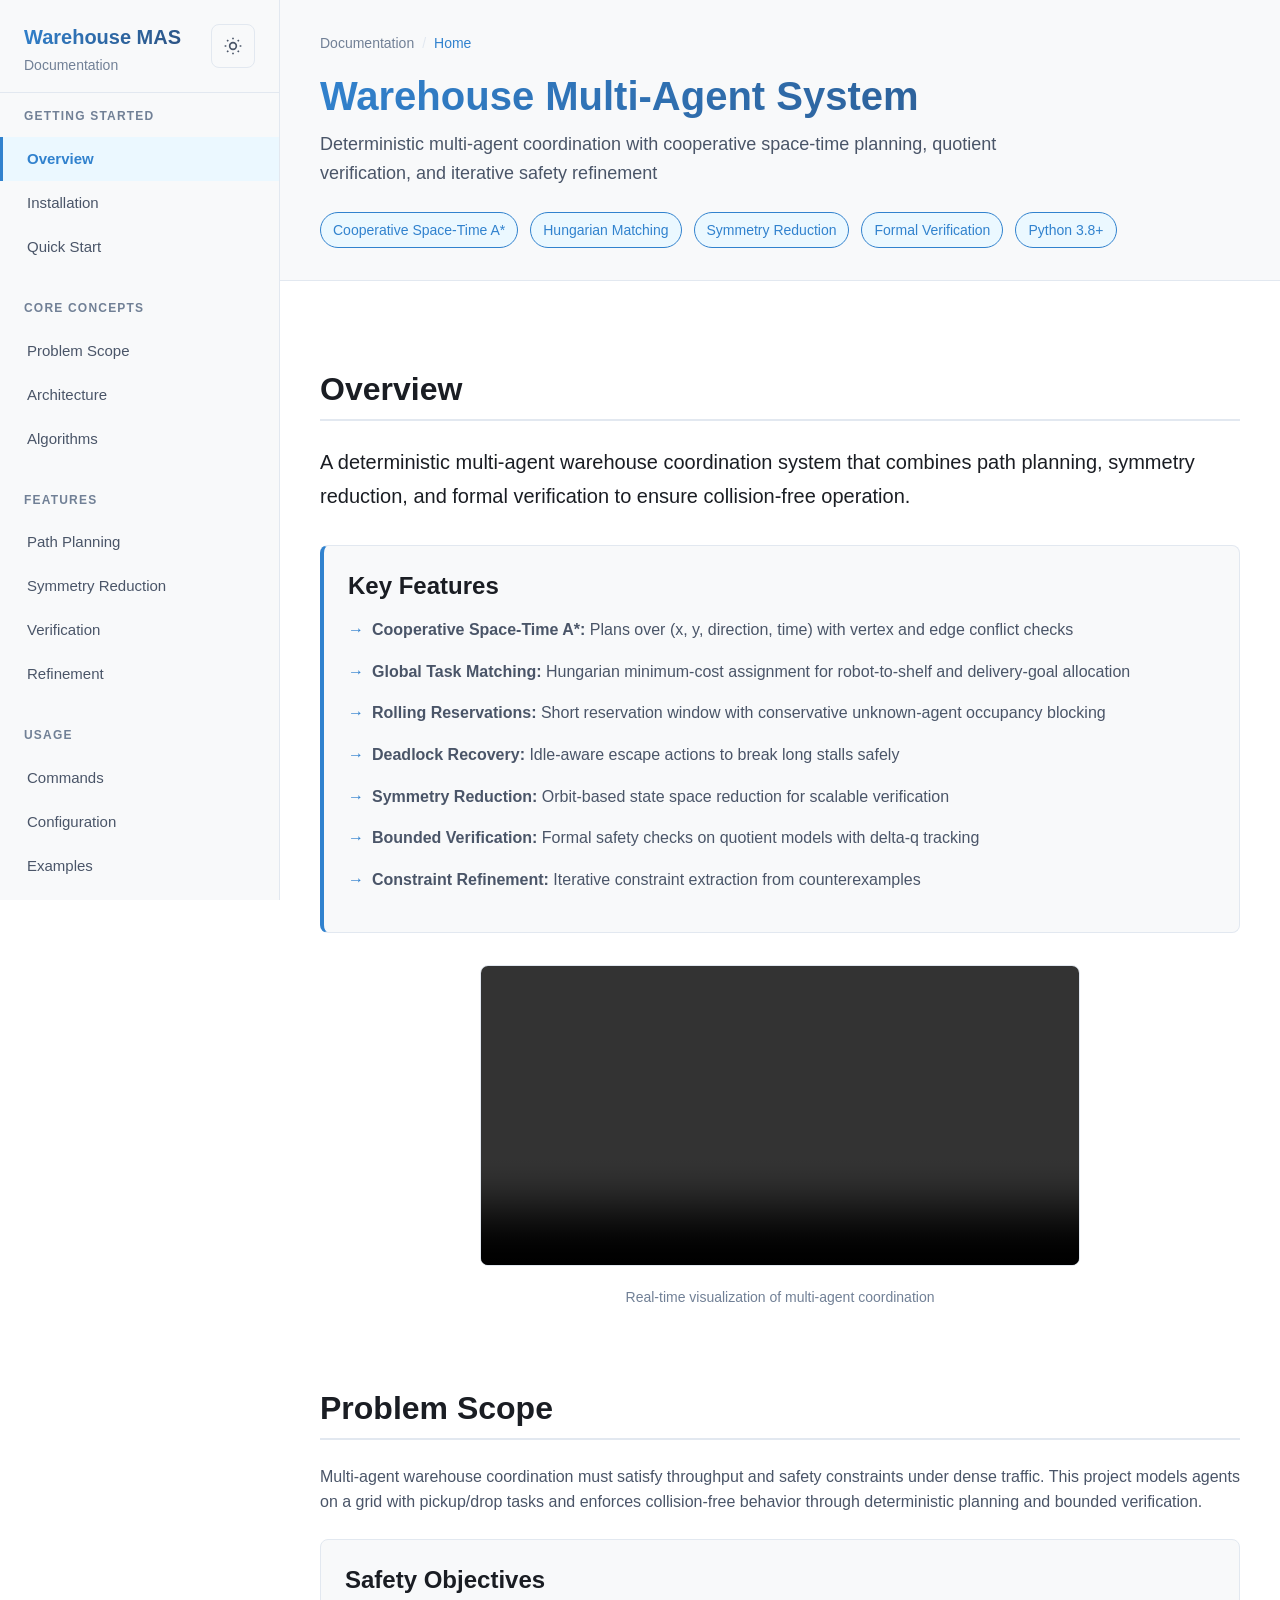
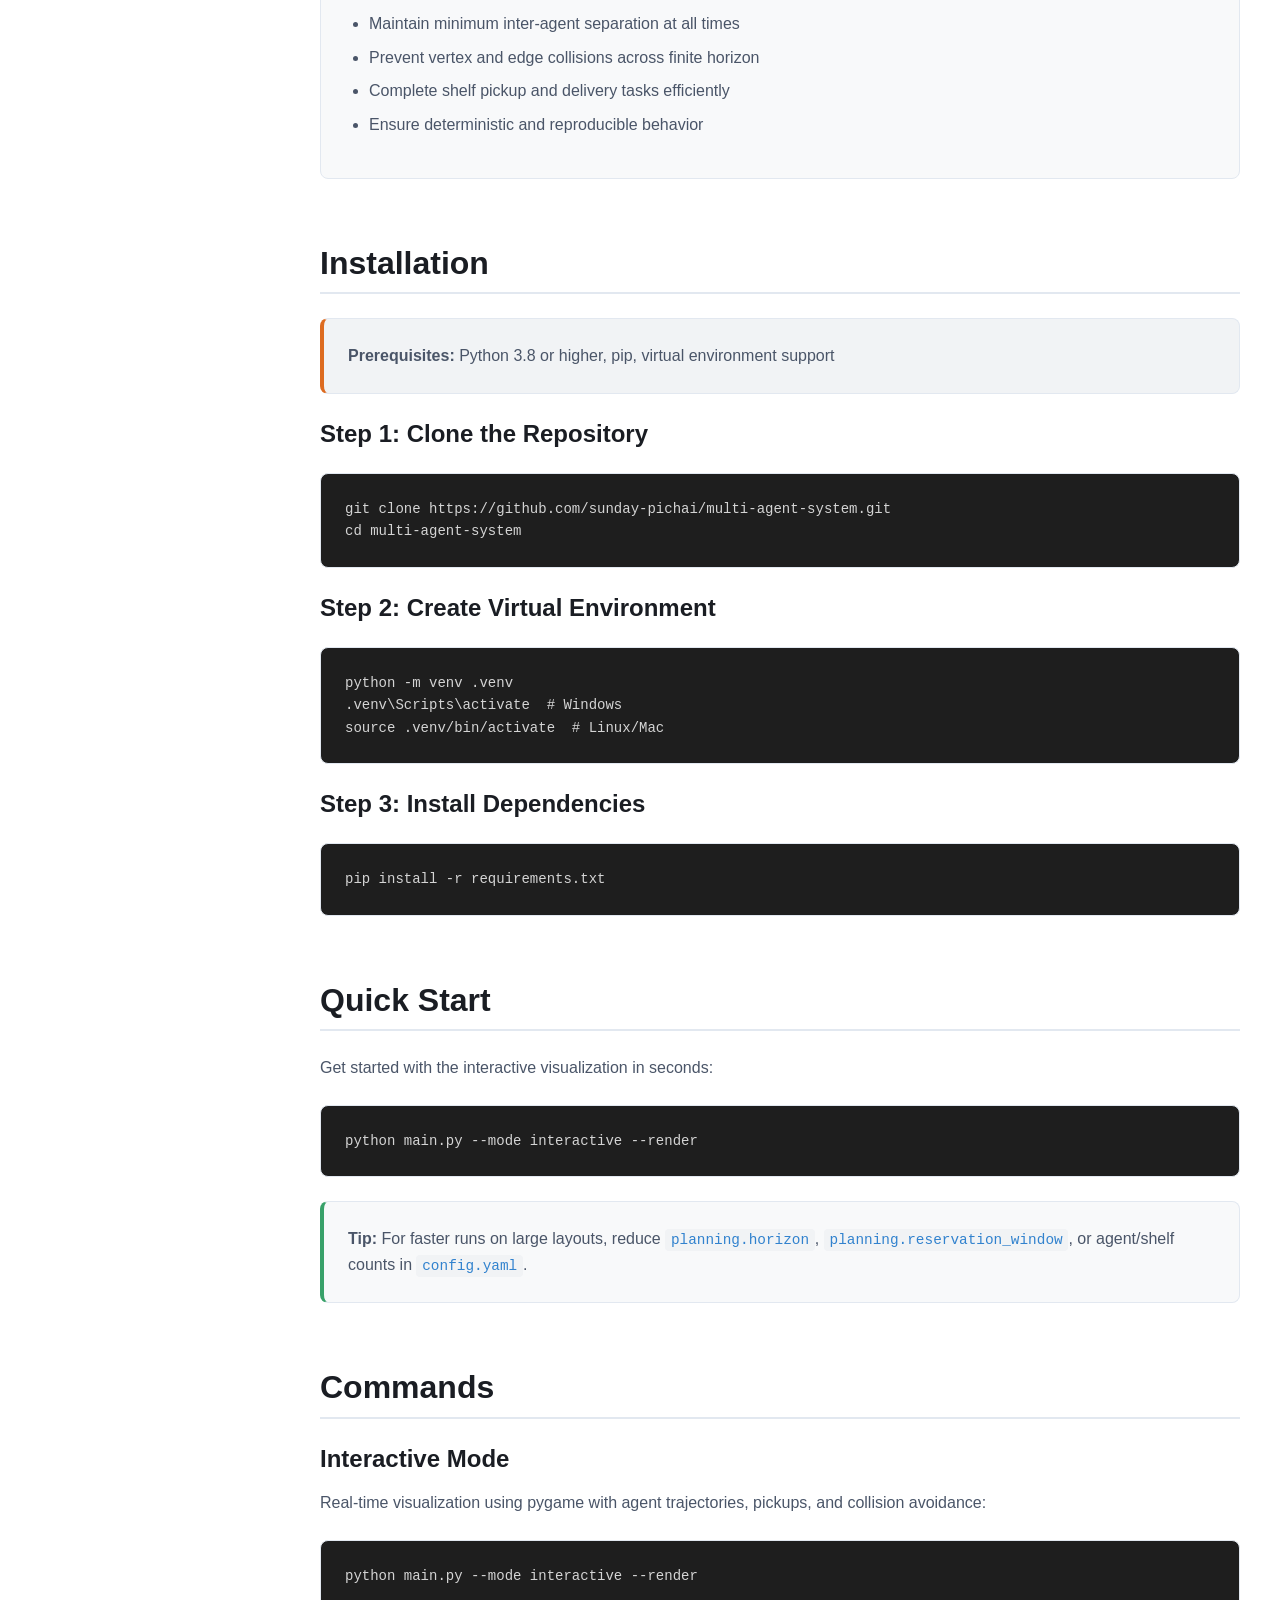
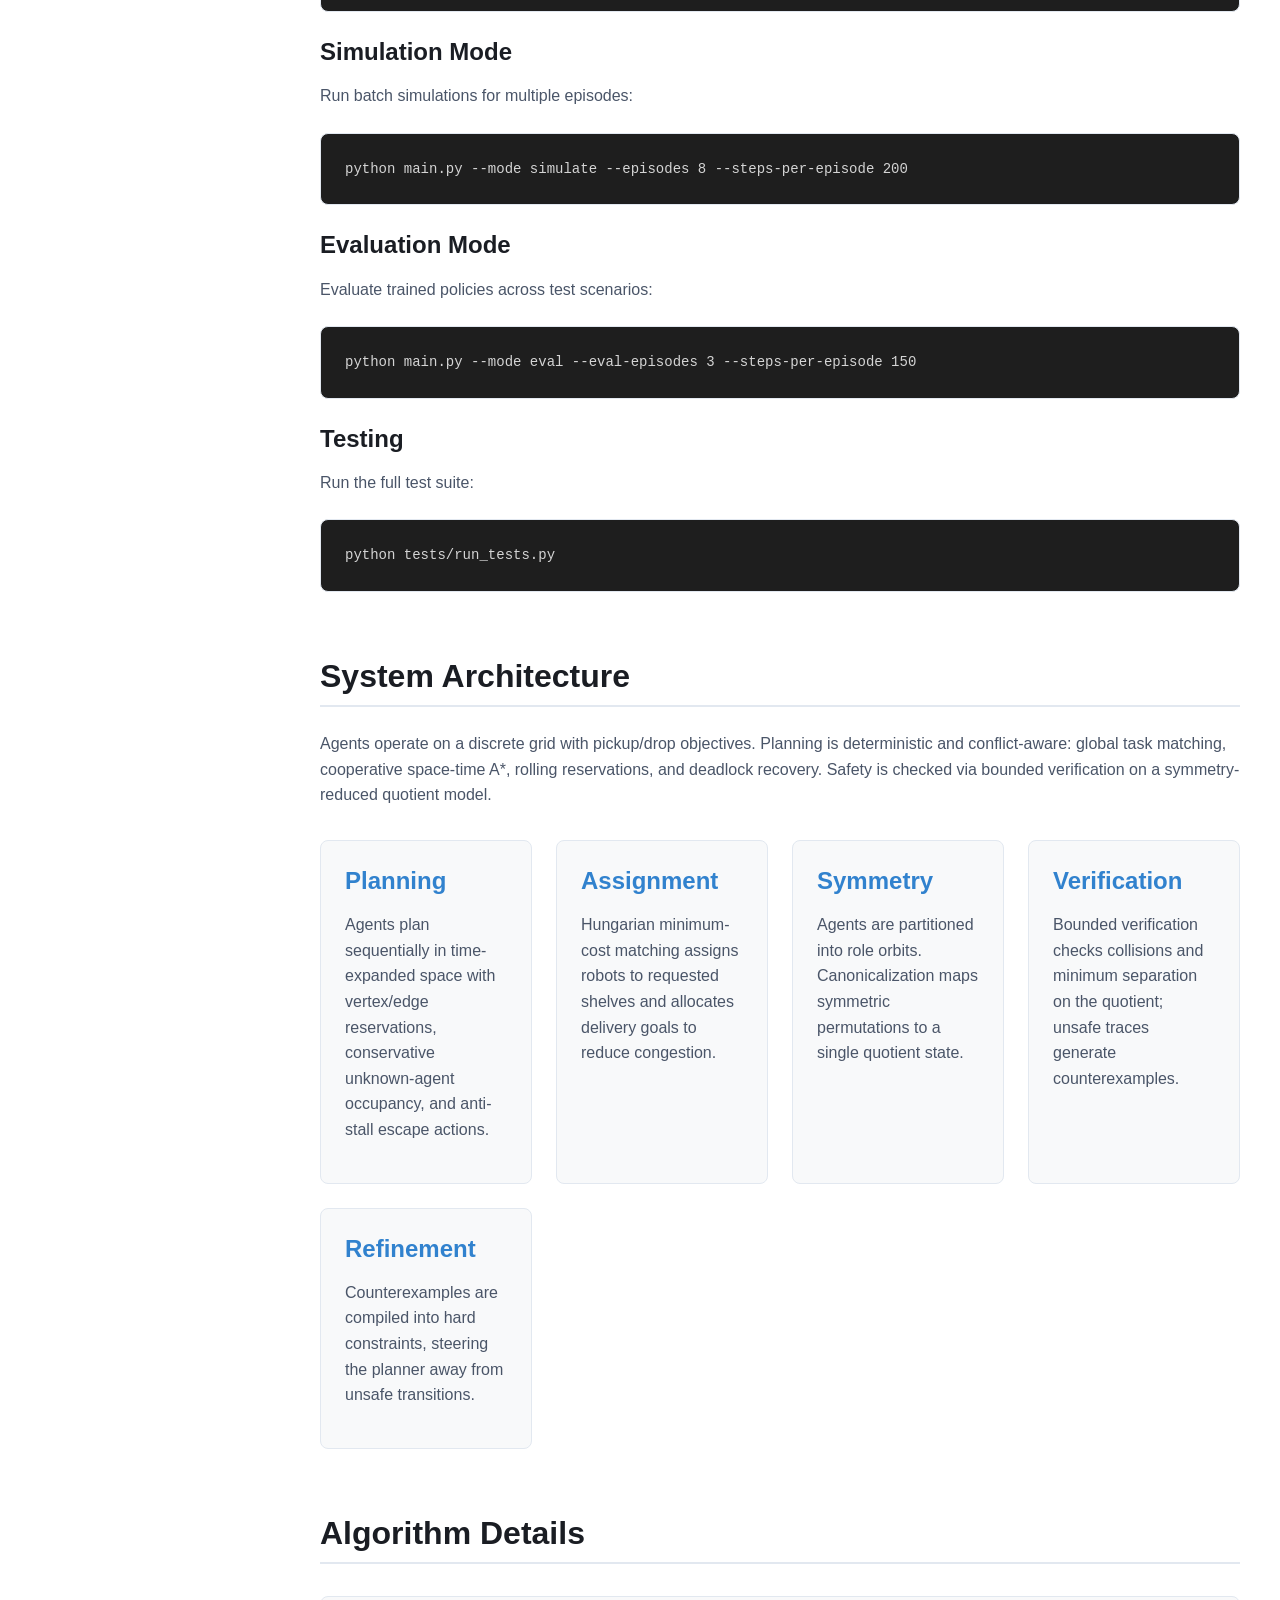
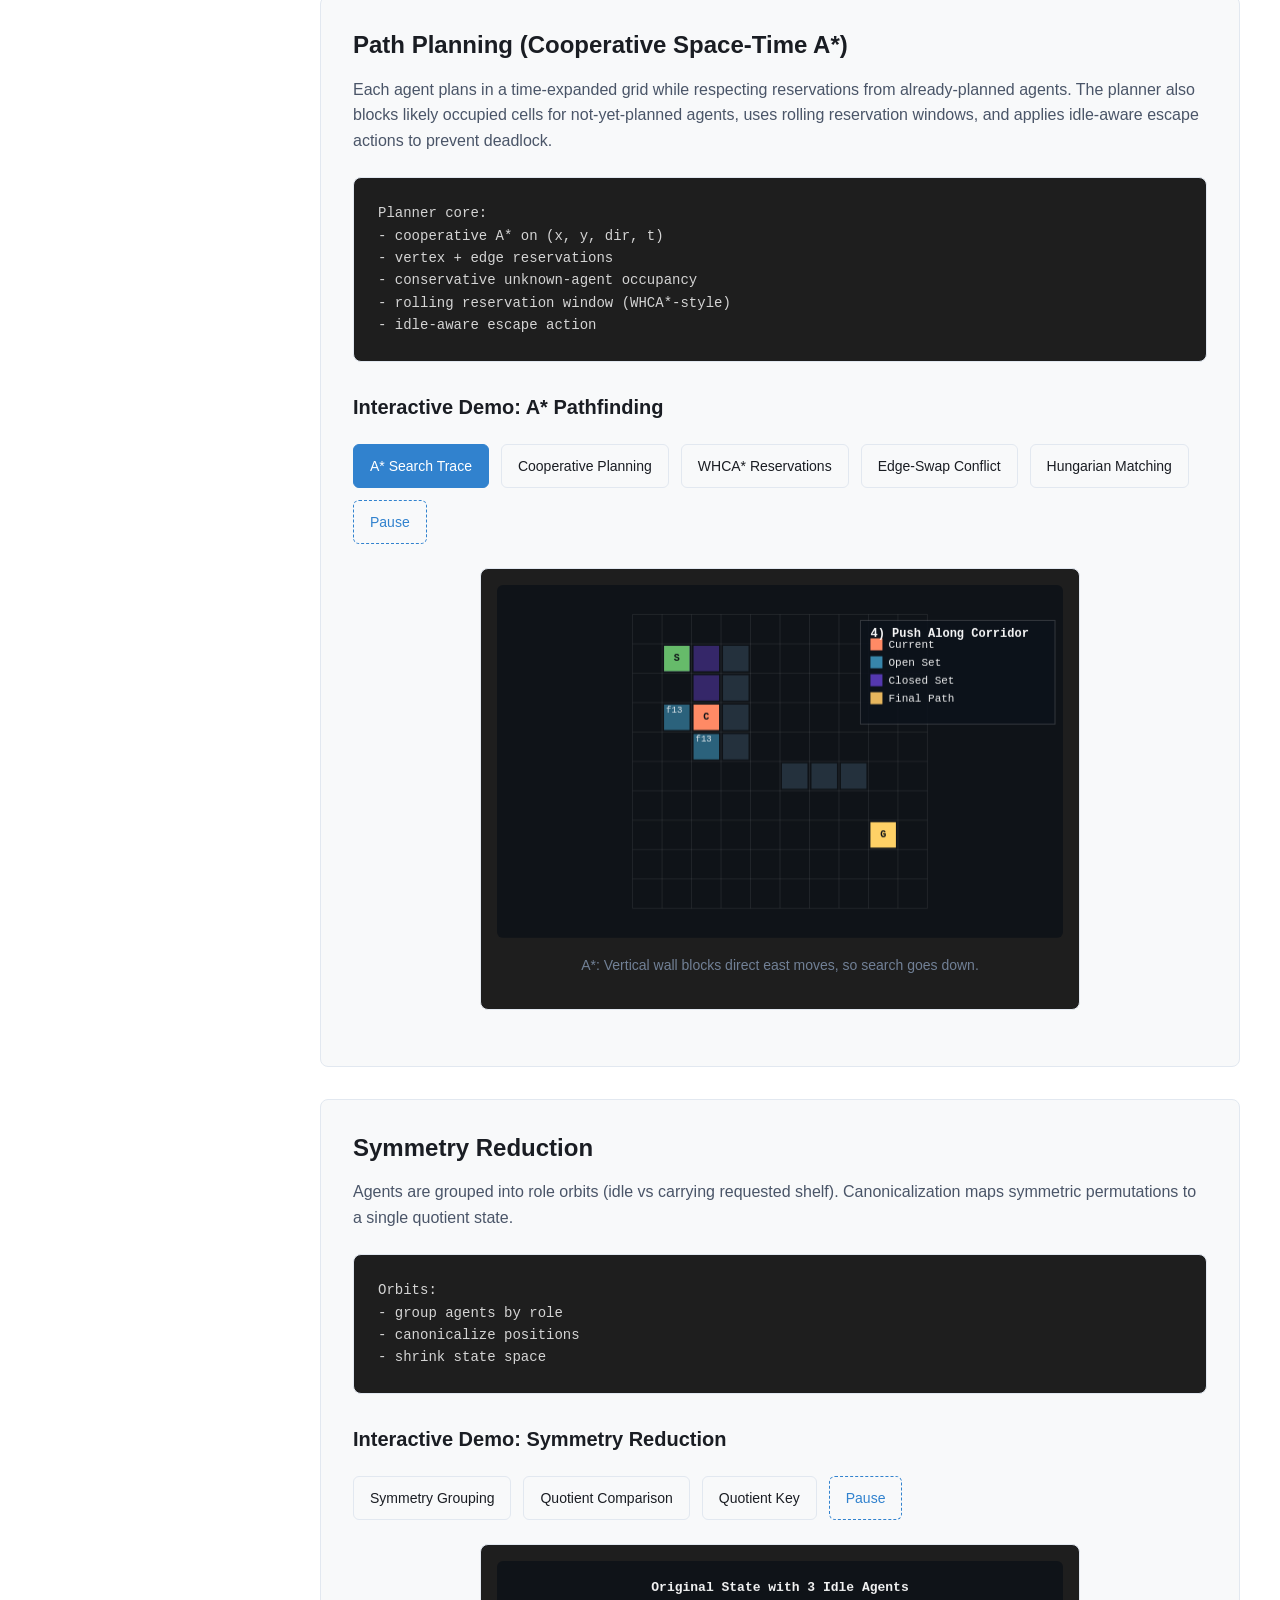
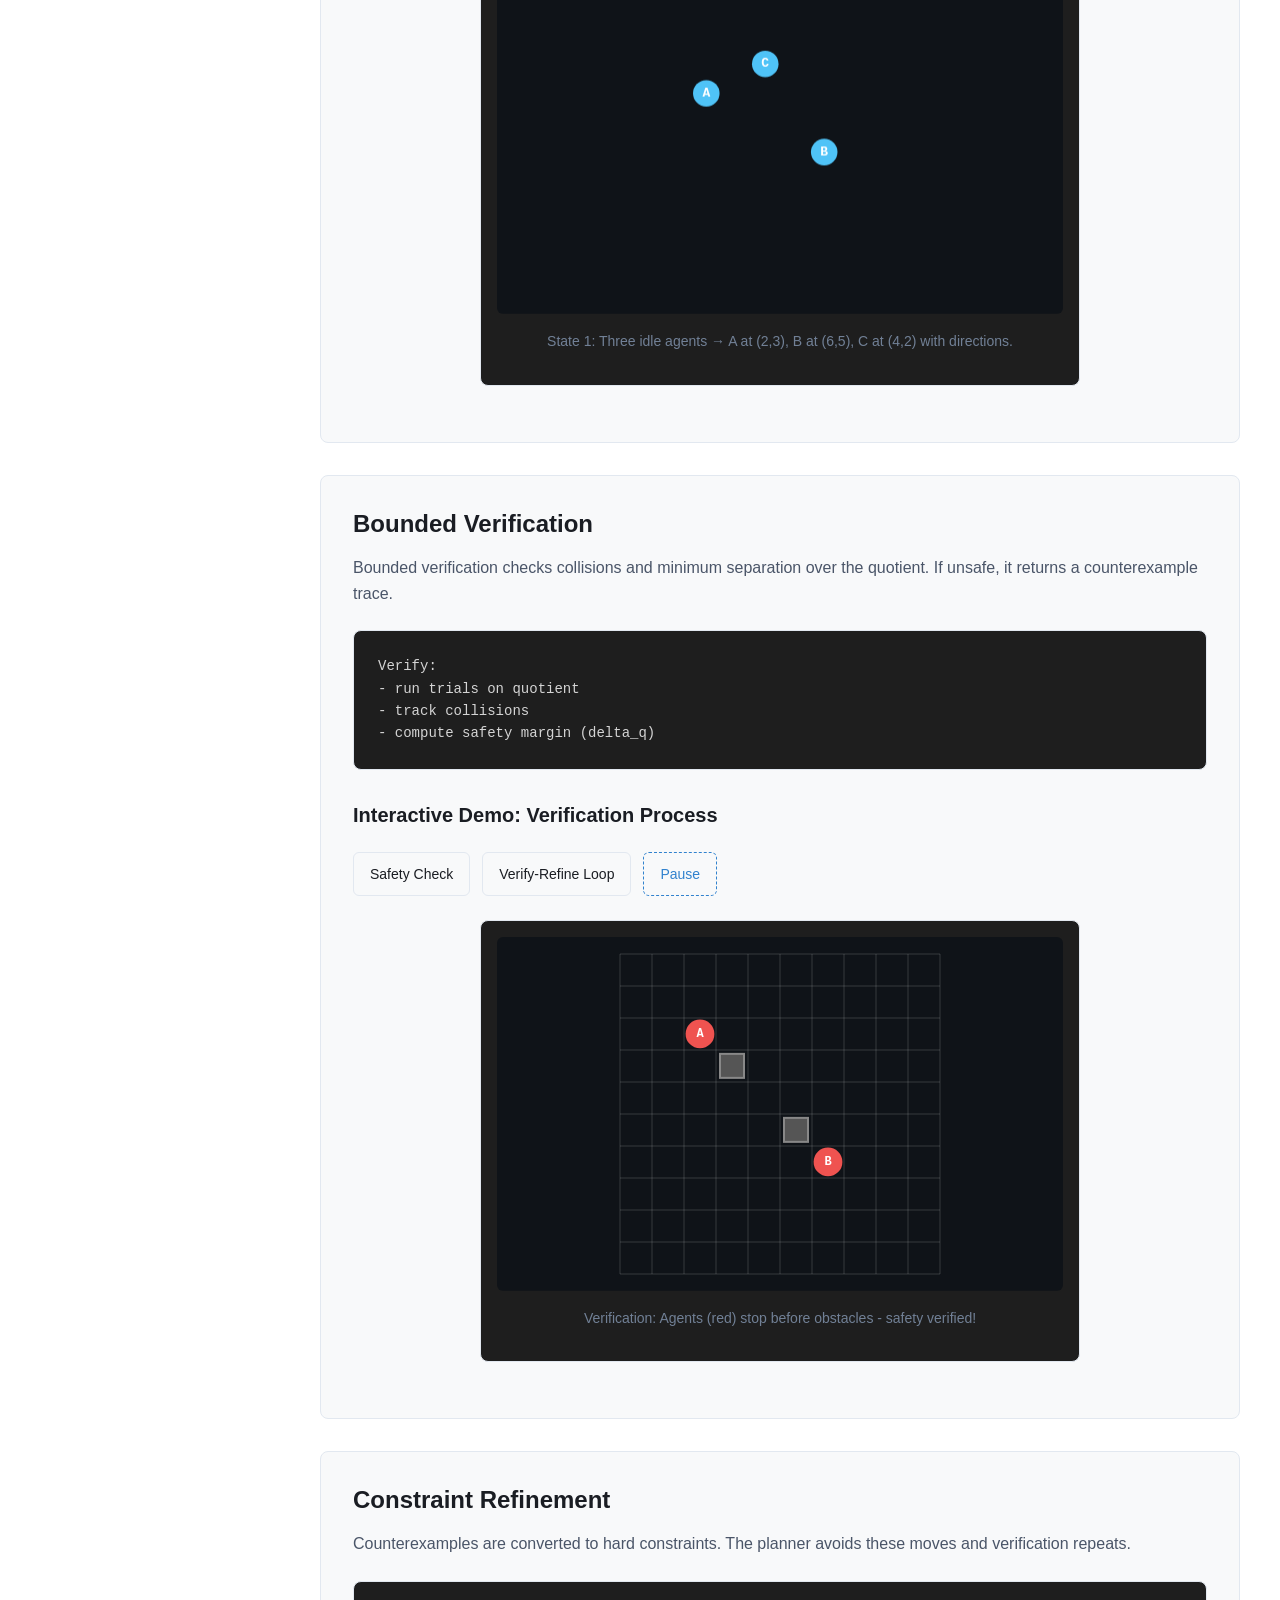
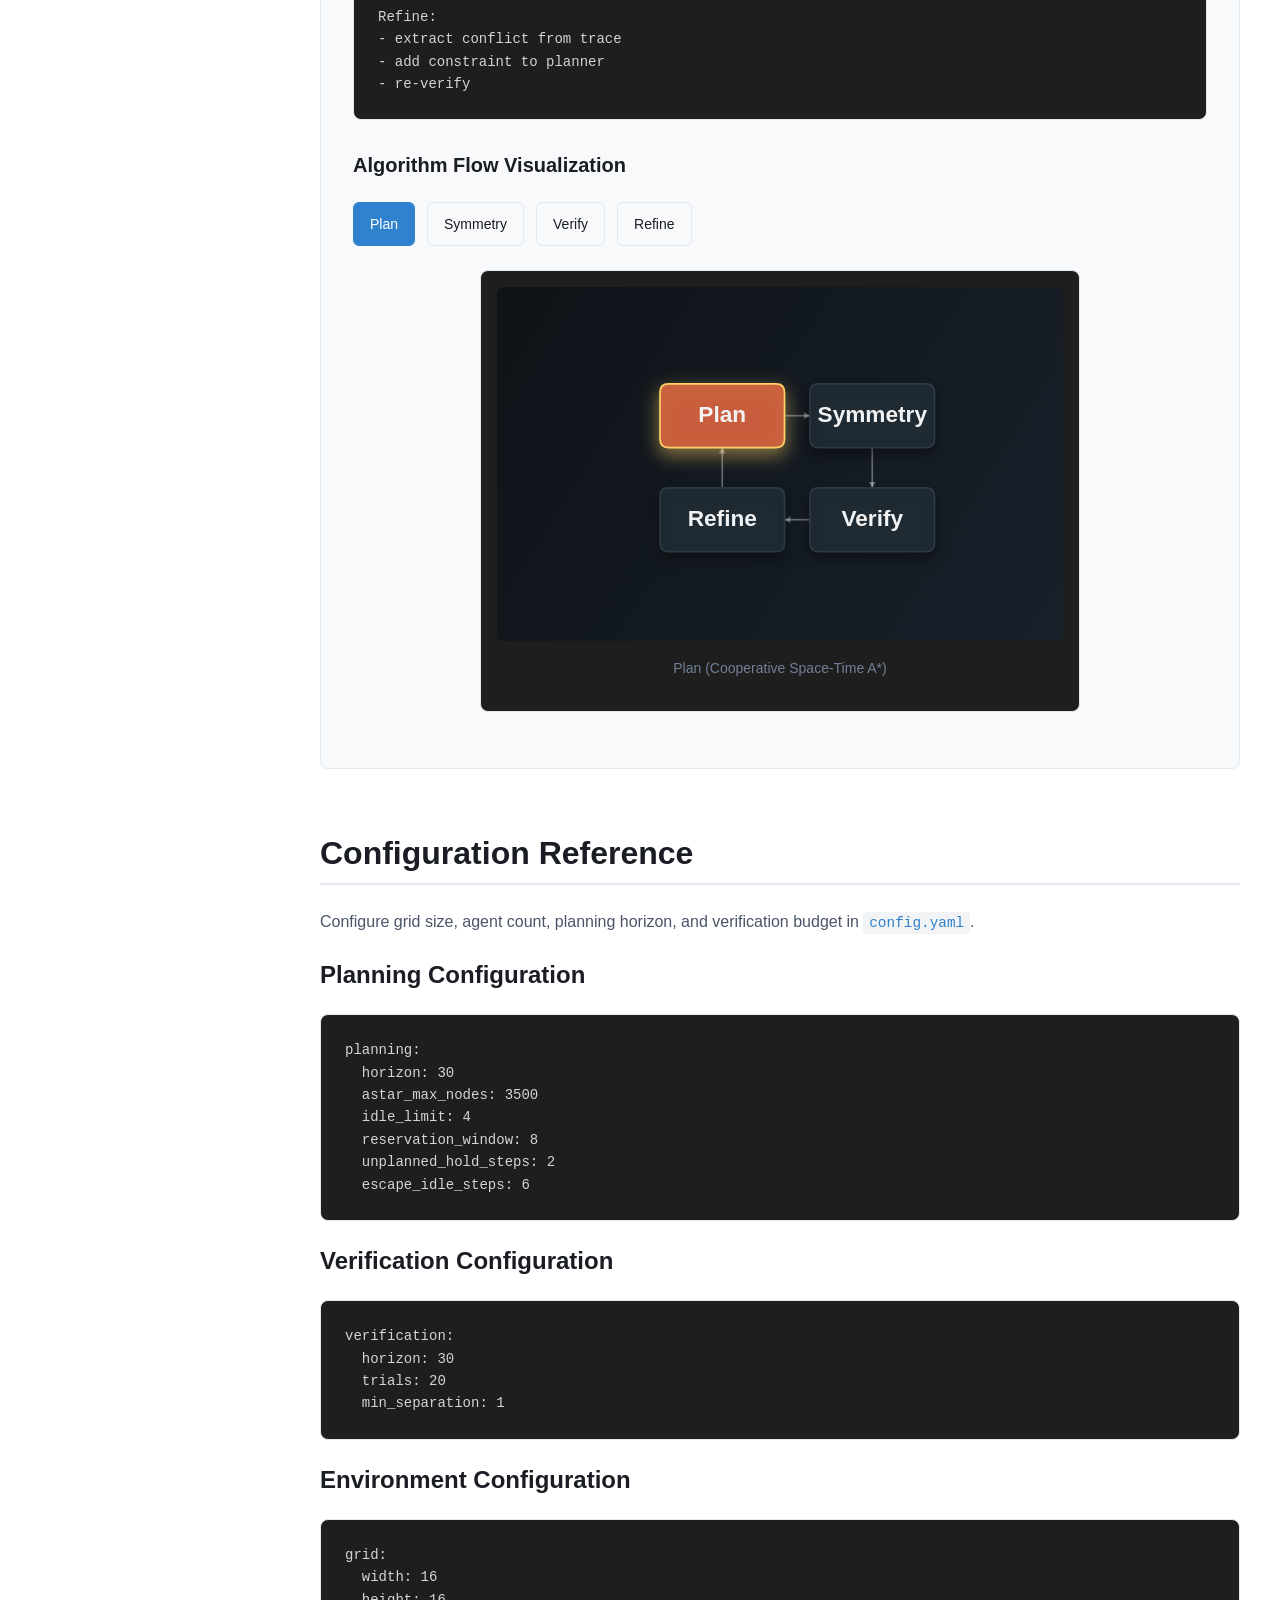
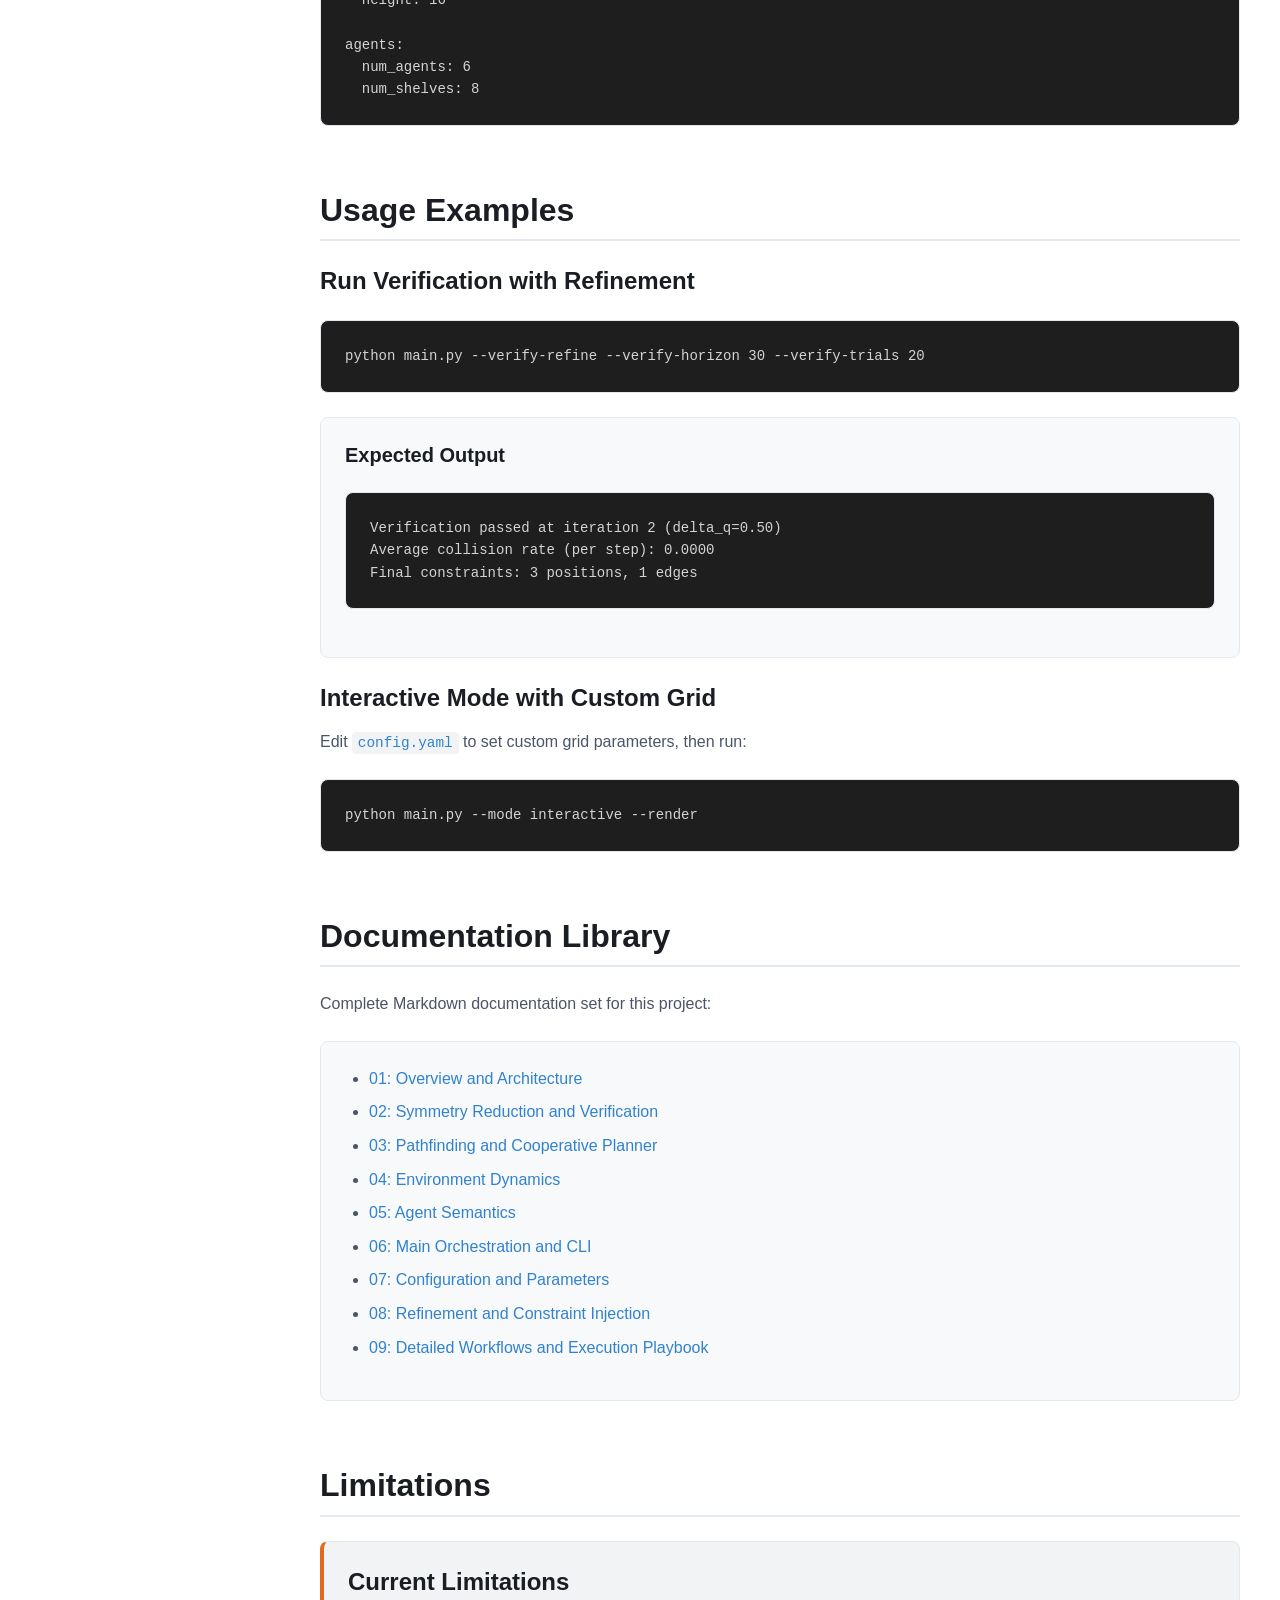
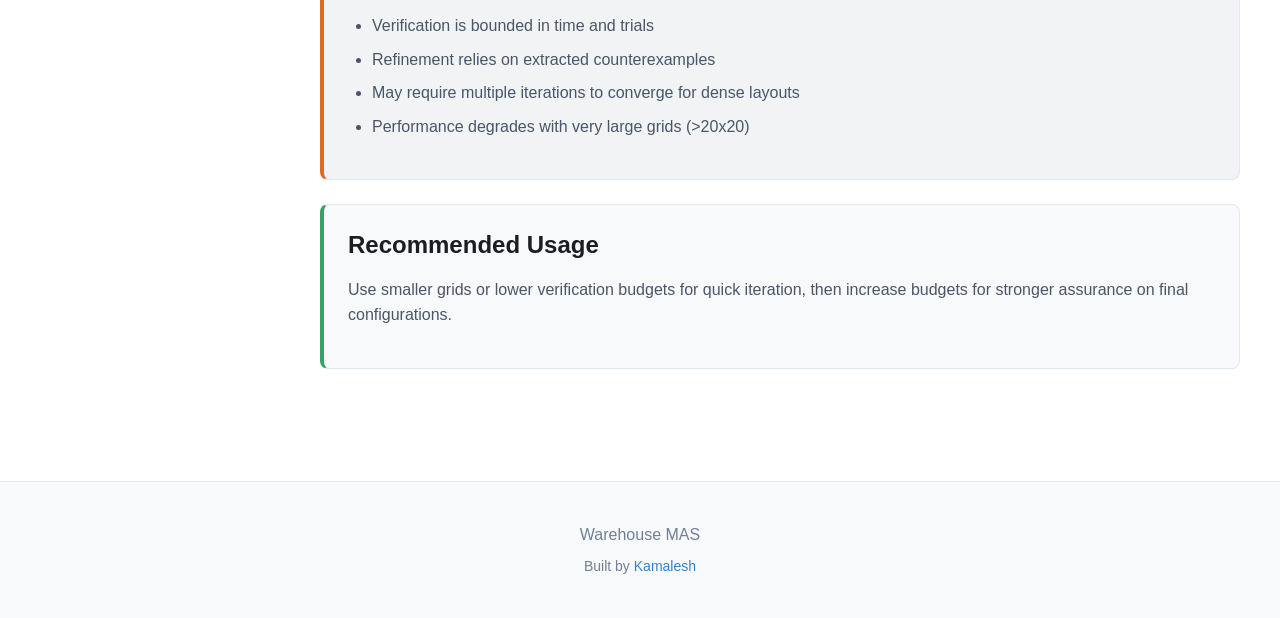
==== commit 9d864057: "Updated" ====
--- a/docs/index.html
+++ b/docs/index.html
@@ -92,6 +92,7 @@
         
         <div class="nav-section">
           <h3 class="nav-section-title">Resources</h3>
+          <a href="#documentation-library" class="nav-link">Documentation Library</a>
           <a href="#limitations" class="nav-link">Limitations</a>
         </div>
       </nav>
@@ -130,6 +131,7 @@
       
       <div class="mobile-nav-section">
         <h4 class="mobile-nav-section__title">Resources</h4>
+        <a href="#documentation-library" class="mobile-nav-link">Documentation Library</a>
         <a href="#limitations" class="mobile-nav-link">Limitations</a>
       </div>
     </div>
@@ -348,8 +350,12 @@
                 
                 <h4 style="margin-top: 2rem;">Interactive Demo: A* Pathfinding</h4>
                 <div class="demo-controls">
-                  <button class="demo-btn is-active" data-algo="astar">A* Expansion</button>
+                  <button class="demo-btn is-active" data-algo="astar">A* Search Trace</button>
                   <button class="demo-btn" data-algo="prioritized">Cooperative Planning</button>
+                  <button class="demo-btn" data-algo="reservation">WHCA* Reservations</button>
+                  <button class="demo-btn" data-algo="edge-swap">Edge-Swap Conflict</button>
+                  <button class="demo-btn" data-algo="assignment">Hungarian Matching</button>
+                  <button class="demo-btn demo-btn--control" data-control="algo-pause" aria-pressed="false">Pause</button>
                 </div>
                 <div class="demo-canvas-wrapper">
                   <canvas id="algoCanvas" width="560" height="336"></canvas>
@@ -374,6 +380,8 @@
                 <div class="demo-controls">
                   <button class="demo-btn" data-algo="symmetry">Symmetry Grouping</button>
                   <button class="demo-btn" data-algo="quotient">Quotient Comparison</button>
+                  <button class="demo-btn" data-algo="quotient-key">Quotient Key</button>
+                  <button class="demo-btn demo-btn--control" data-control="symmetry-pause" aria-pressed="false">Pause</button>
                 </div>
                 <div class="demo-canvas-wrapper">
                   <canvas id="symmetryCanvas" width="560" height="336"></canvas>
@@ -397,7 +405,8 @@
                 <h4 style="margin-top: 2rem;">Interactive Demo: Verification Process</h4>
                 <div class="demo-controls">
                   <button class="demo-btn" data-algo="verification">Safety Check</button>
-                  <button class="demo-btn" data-algo="refinement">Constraint Refinement</button>
+                  <button class="demo-btn" data-algo="verify-refine-loop">Verify-Refine Loop</button>
+                  <button class="demo-btn demo-btn--control" data-control="verify-pause" aria-pressed="false">Pause</button>
                 </div>
                 <div class="demo-canvas-wrapper">
                   <canvas id="verifyCanvas" width="560" height="336"></canvas>
@@ -497,6 +506,29 @@
               <p>Edit <code>config.yaml</code> to set custom grid parameters, then run:</p>
               <div class="code-block">
                 <pre><code>python main.py --mode interactive --render</code></pre>
+              </div>
+            </div>
+          </section>
+
+          <!-- Documentation Library Section -->
+          <section class="doc-section" id="documentation-library">
+            <h2 class="section-title">Documentation Library</h2>
+            <div class="section-content">
+              <p>
+                Complete Markdown documentation set for this project:
+              </p>
+              <div class="info-card">
+                <ul>
+                  <li><a href="reader.html?doc=pdf/01_overview_architecture.md" target="_blank" rel="noopener noreferrer">01: Overview and Architecture</a></li>
+                  <li><a href="reader.html?doc=pdf/02_symmetry_reduction_verification.md" target="_blank" rel="noopener noreferrer">02: Symmetry Reduction and Verification</a></li>
+                  <li><a href="reader.html?doc=pdf/03_pathfinding_planner.md" target="_blank" rel="noopener noreferrer">03: Pathfinding and Cooperative Planner</a></li>
+                  <li><a href="reader.html?doc=pdf/04_env_dynamics.md" target="_blank" rel="noopener noreferrer">04: Environment Dynamics</a></li>
+                  <li><a href="reader.html?doc=pdf/05_agent_semantics.md" target="_blank" rel="noopener noreferrer">05: Agent Semantics</a></li>
+                  <li><a href="reader.html?doc=pdf/06_main_orchestration_cli.md" target="_blank" rel="noopener noreferrer">06: Main Orchestration and CLI</a></li>
+                  <li><a href="reader.html?doc=pdf/07_config_and_parameters.md" target="_blank" rel="noopener noreferrer">07: Configuration and Parameters</a></li>
+                  <li><a href="reader.html?doc=pdf/08_refinement_and_constraint_injection.md" target="_blank" rel="noopener noreferrer">08: Refinement and Constraint Injection</a></li>
+                  <li><a href="reader.html?doc=pdf/09_detailed_workflows_and_execution_playbook.md" target="_blank" rel="noopener noreferrer">09: Detailed Workflows and Execution Playbook</a></li>
+                </ul>
               </div>
             </div>
           </section>
@@ -542,6 +574,7 @@
             <a href="#algorithms" class="toc__link">Algorithms</a>
             <a href="#configuration" class="toc__link">Configuration</a>
             <a href="#examples" class="toc__link">Examples</a>
+            <a href="#documentation-library" class="toc__link">Documentation Library</a>
             <a href="#limitations" class="toc__link">Limitations</a>
           </nav>
         </aside>
--- a/docs/styles.css
+++ b/docs/styles.css
@@ -762,6 +762,23 @@
   color: white;
 }
 
+.demo-btn--control {
+  border-style: dashed;
+  border-color: var(--accent-primary);
+  color: var(--accent-primary);
+  background: transparent;
+}
+
+.demo-btn--control:hover {
+  background: var(--accent-light);
+}
+
+.demo-btn--control.is-paused {
+  background: var(--accent-primary);
+  border-color: var(--accent-primary);
+  color: #fff;
+}
+
 .demo-canvas-wrapper {
   margin: 1.5rem auto;
   max-width: 600px;
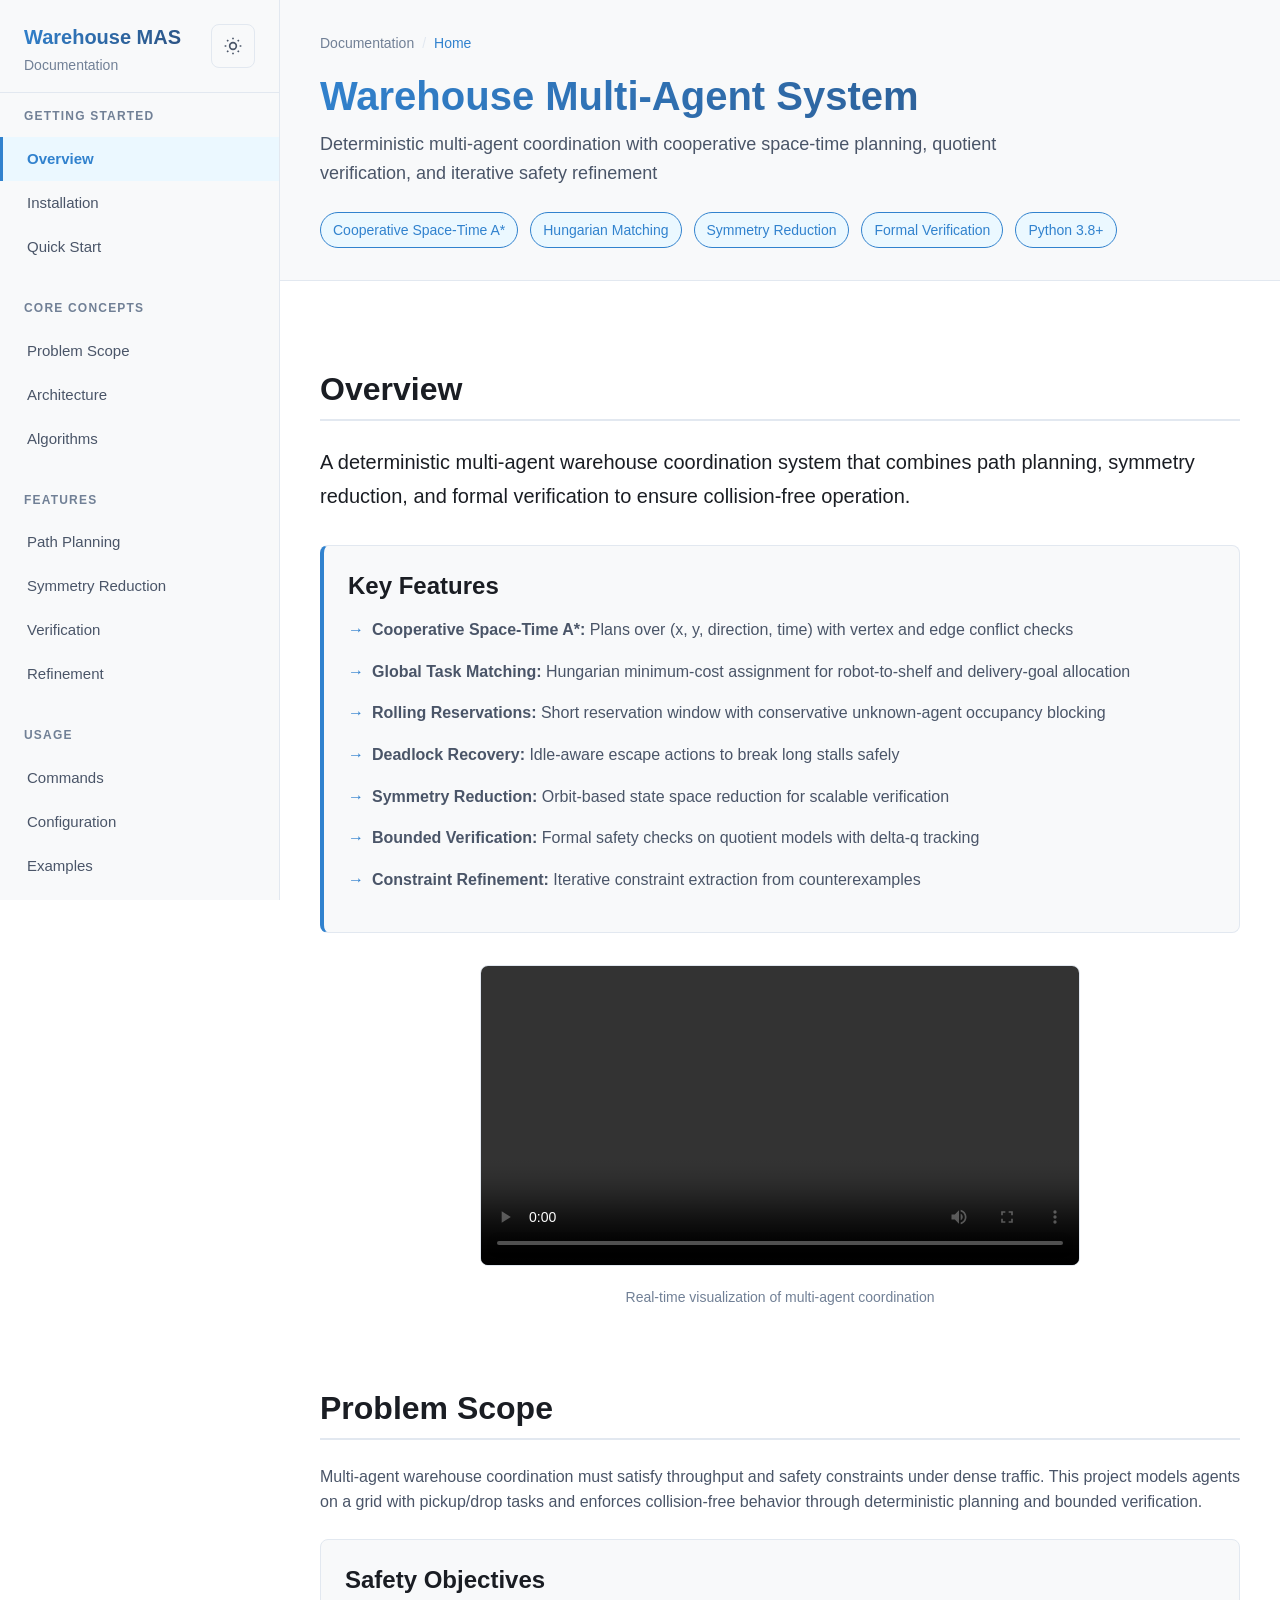
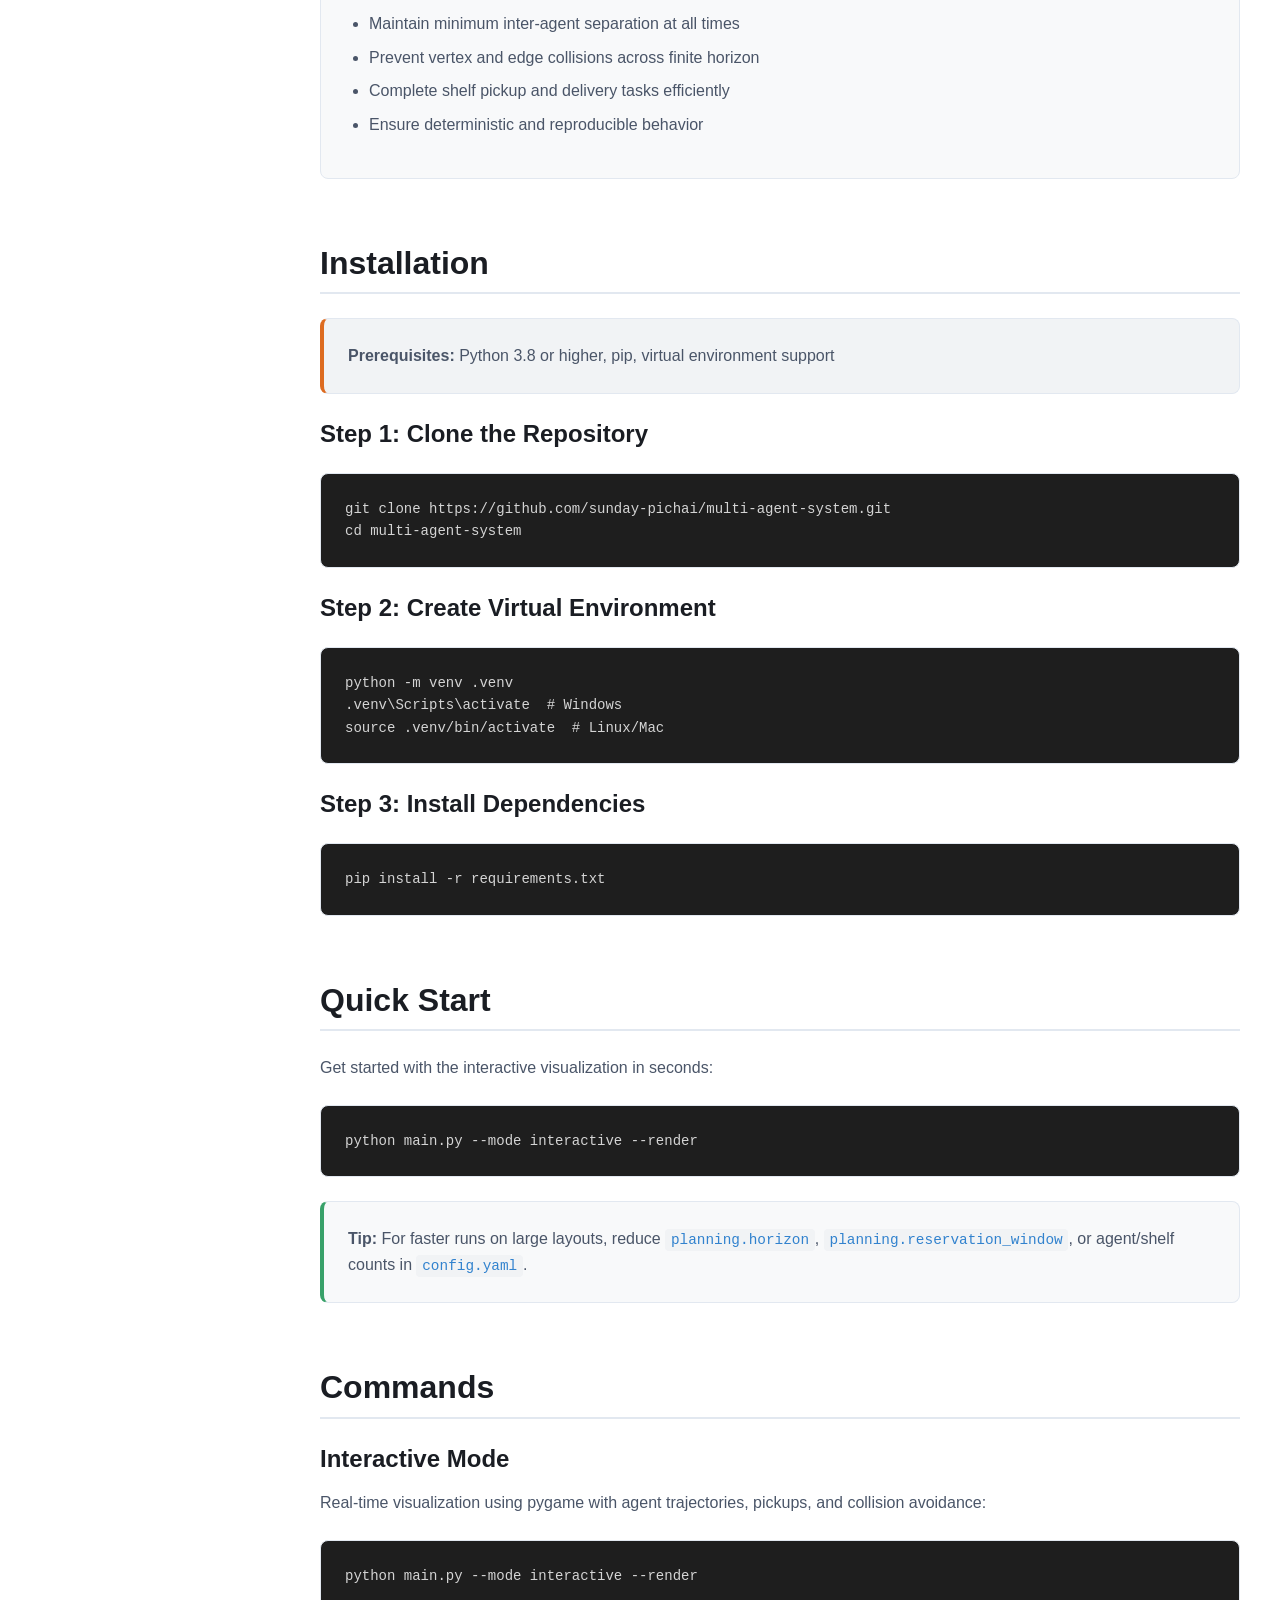
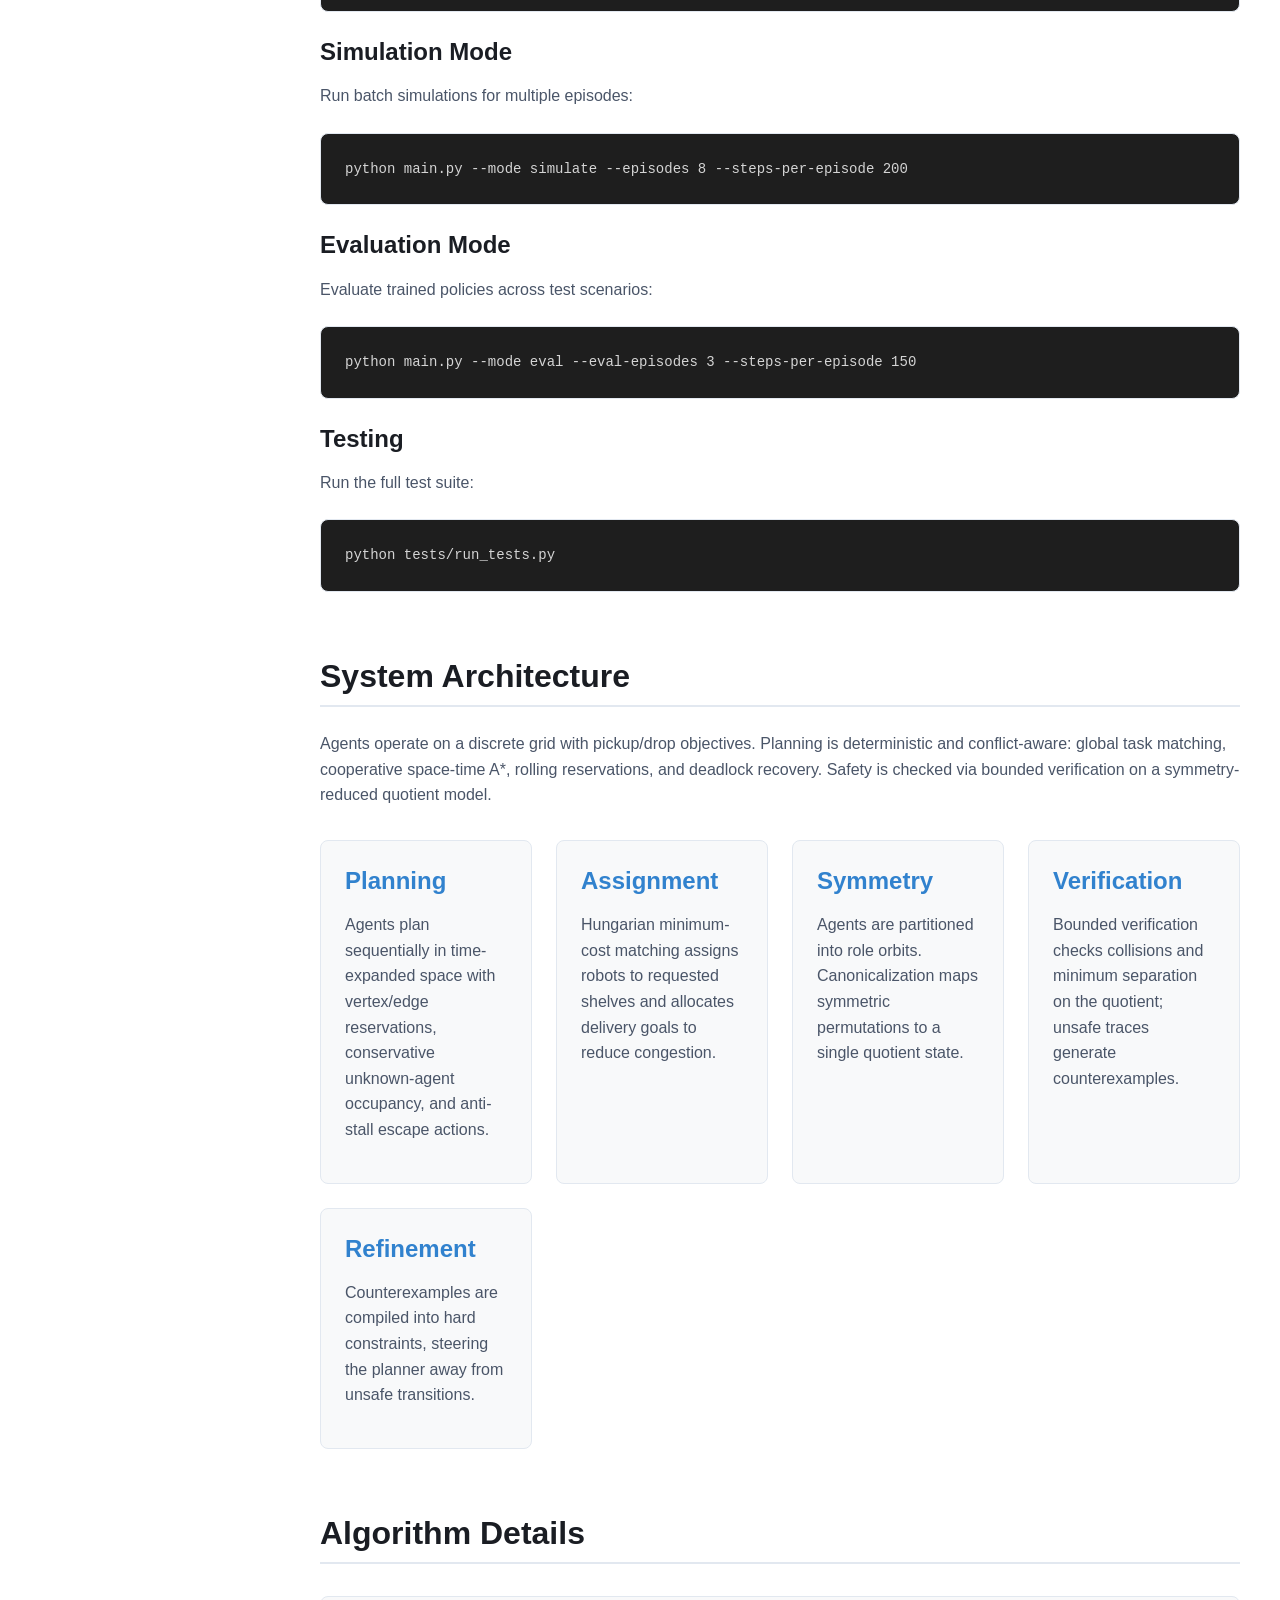
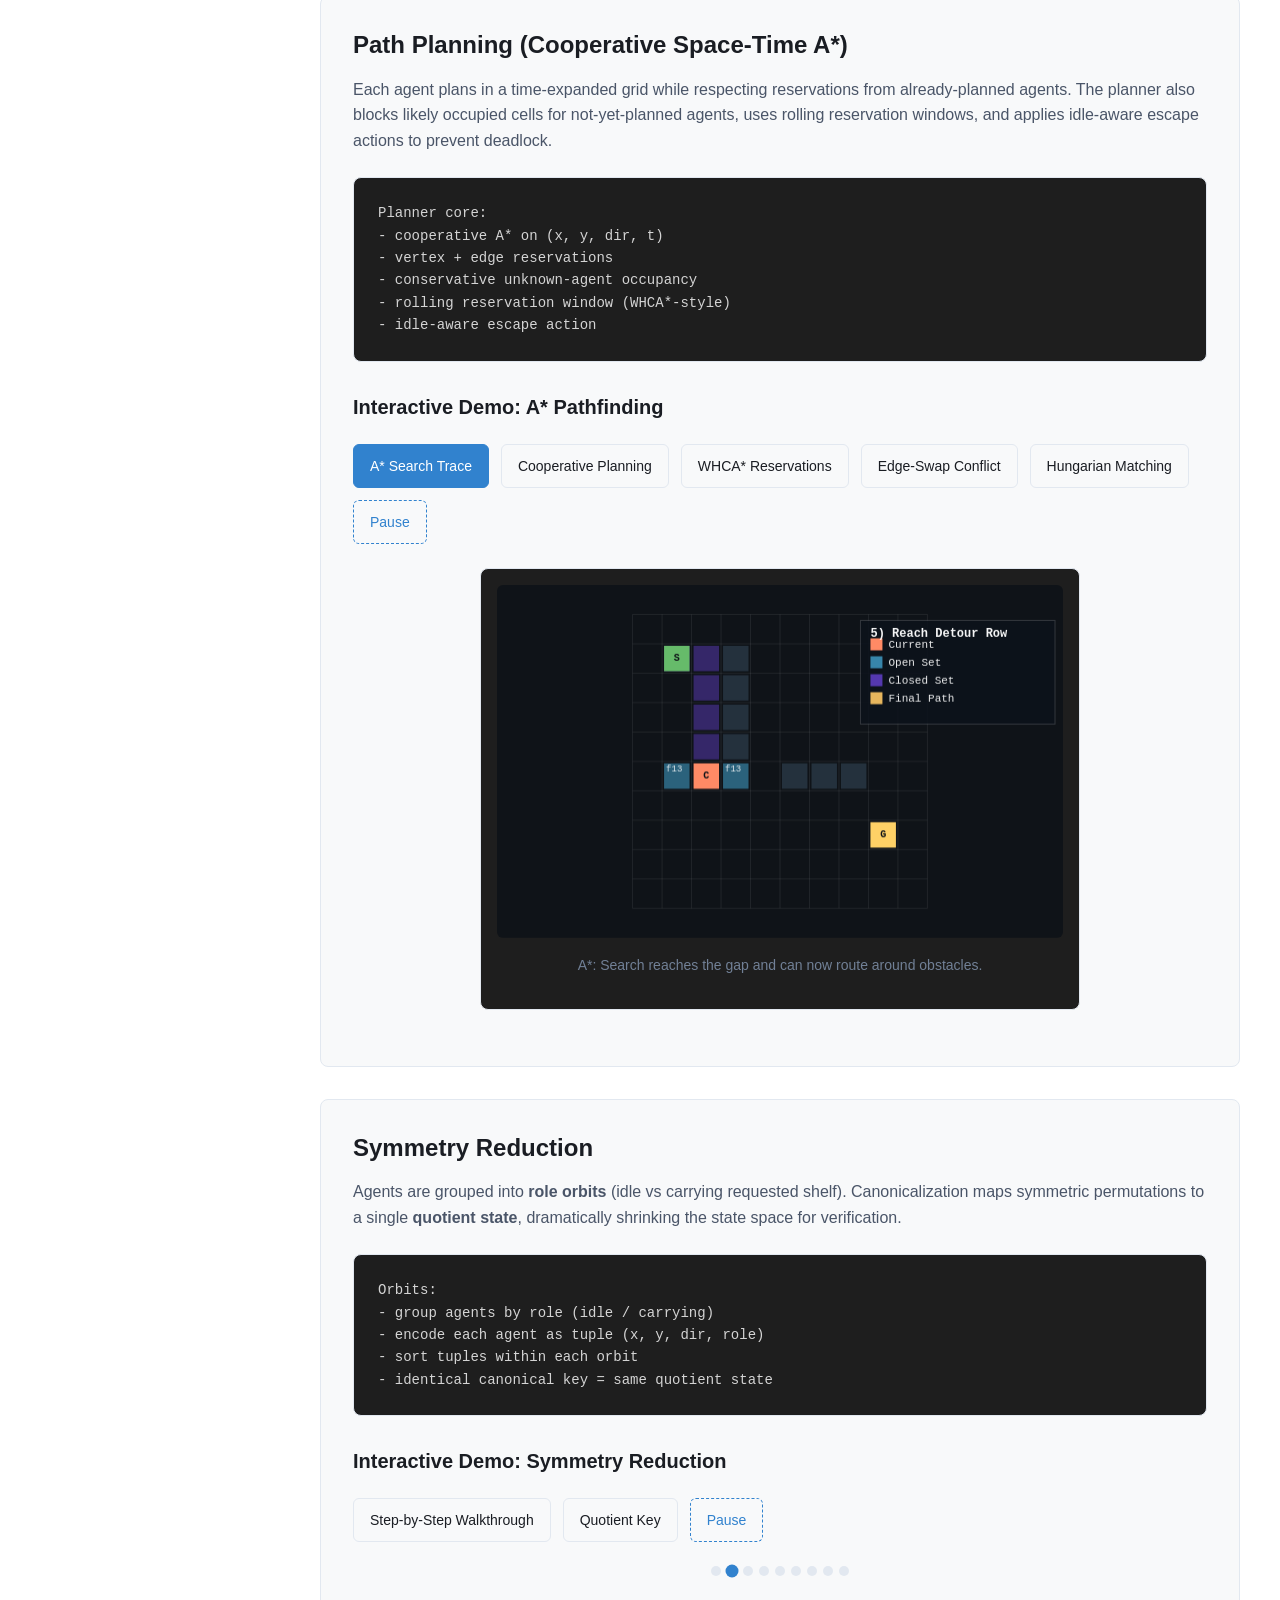
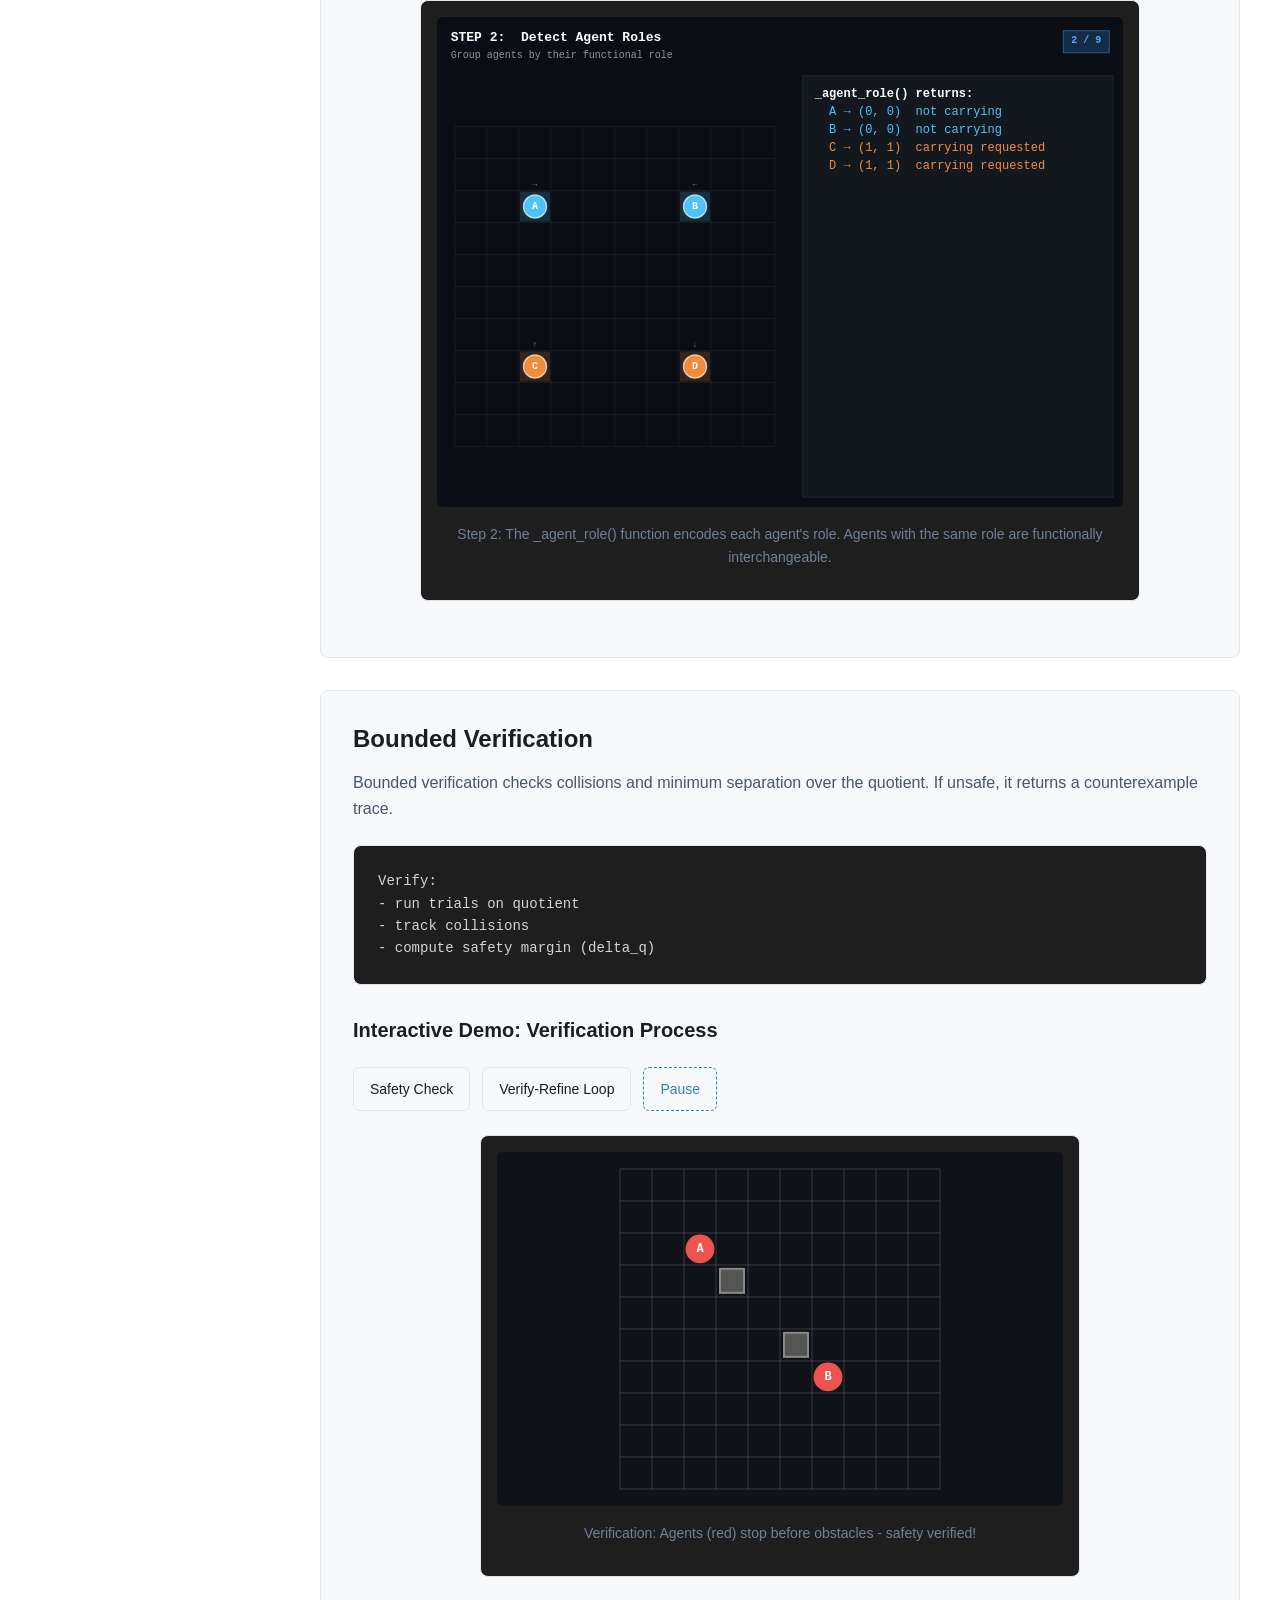
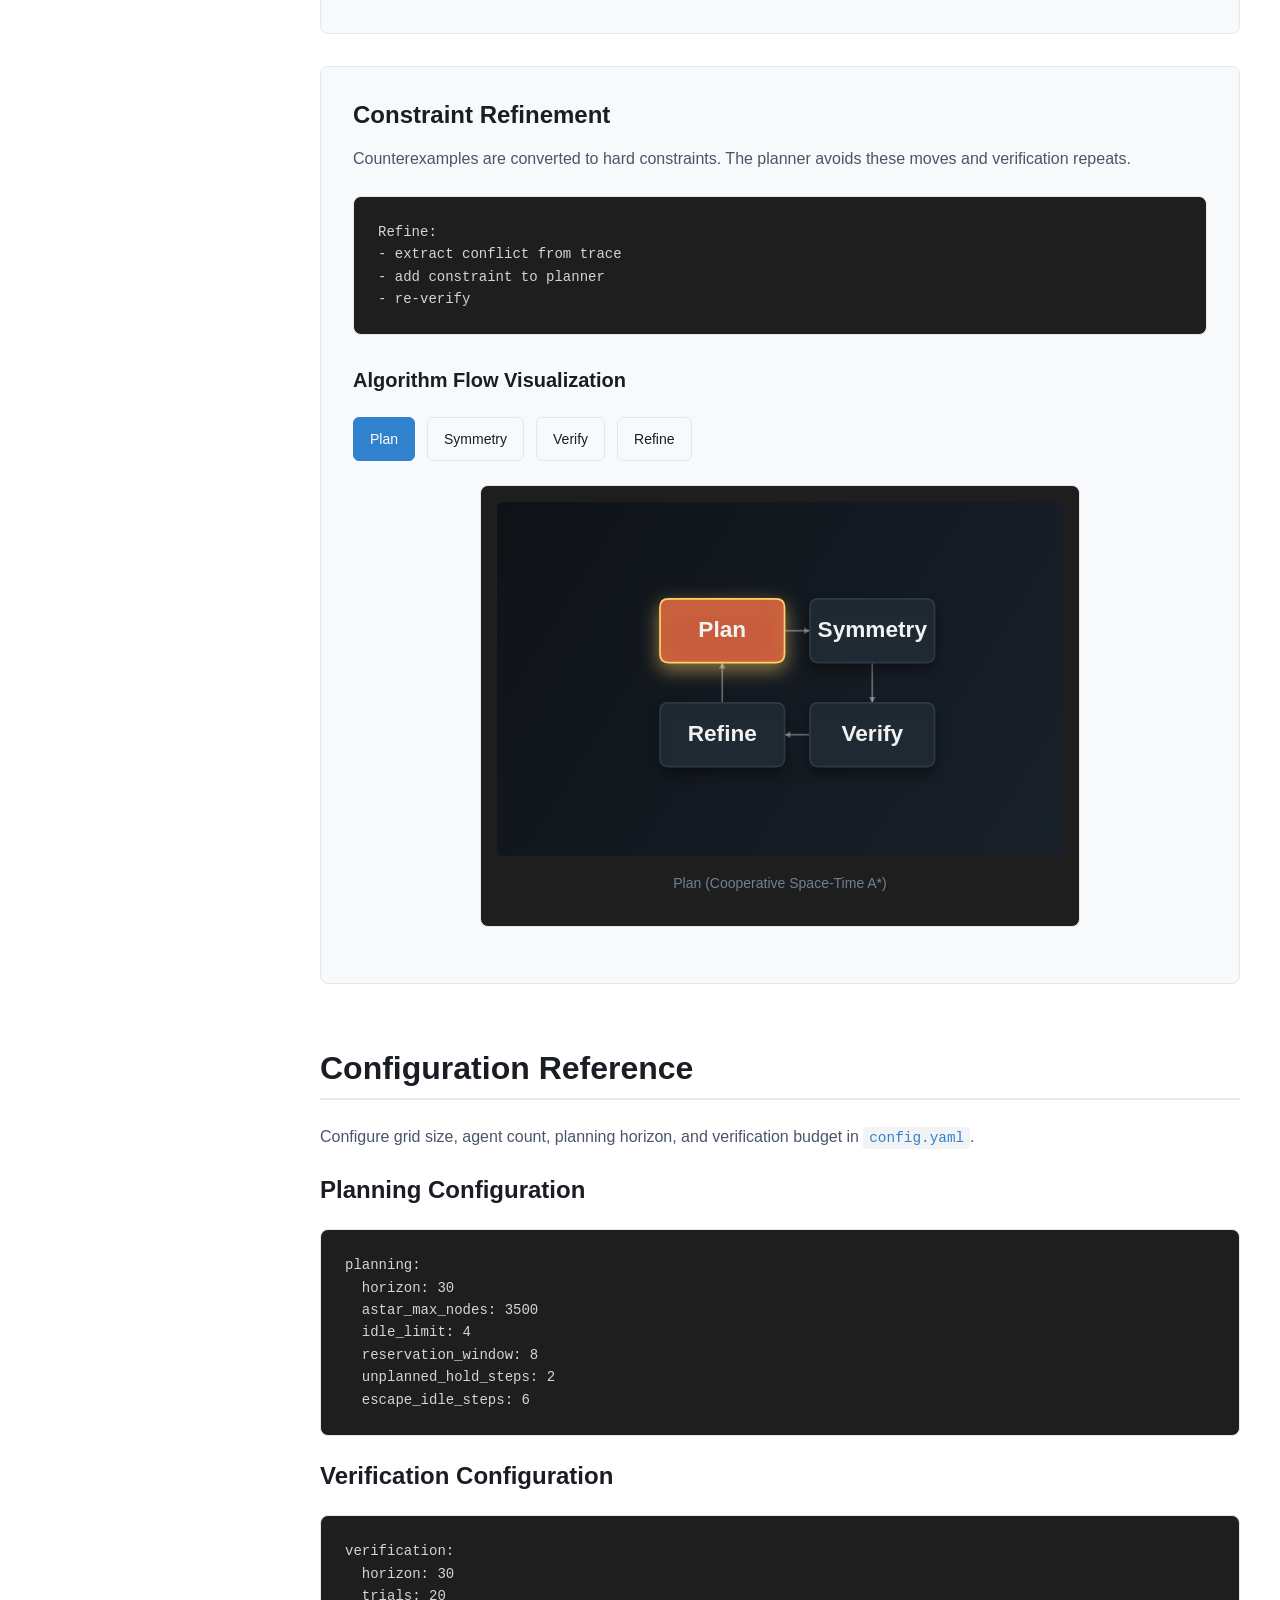
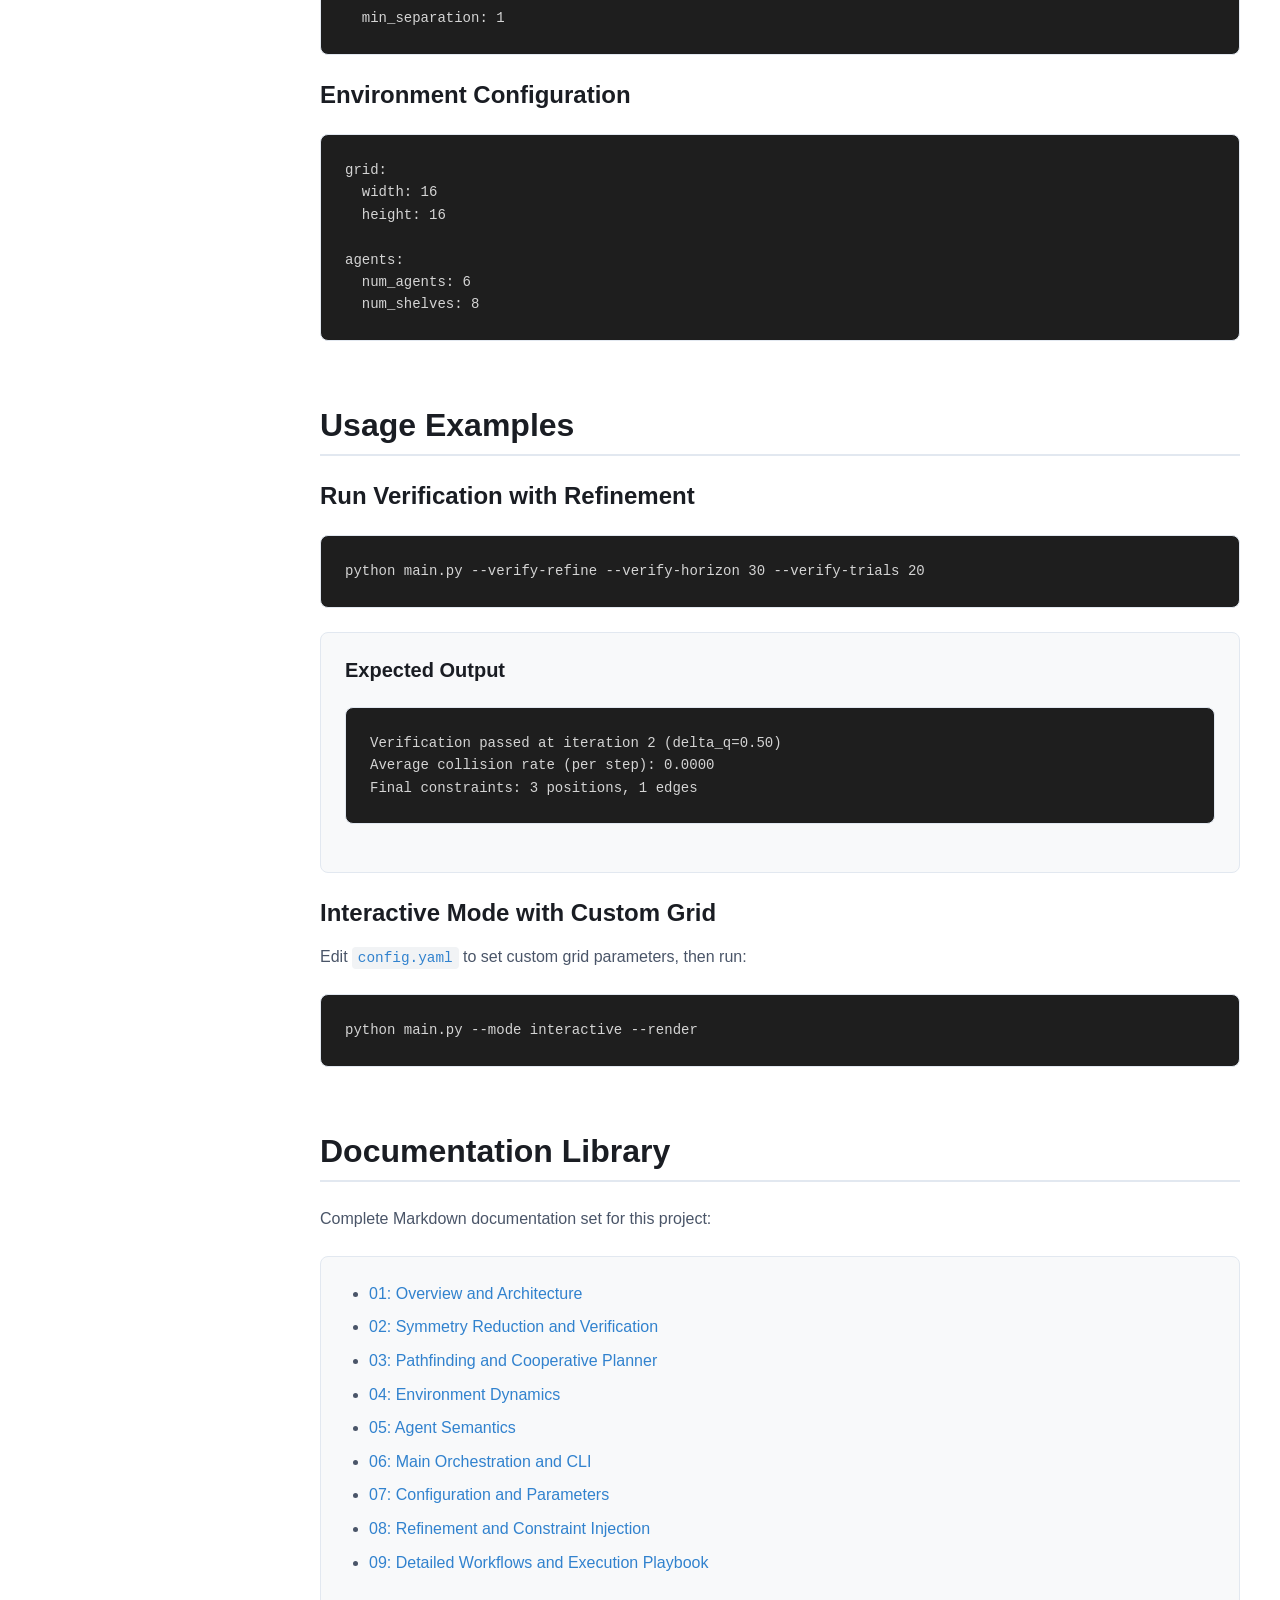
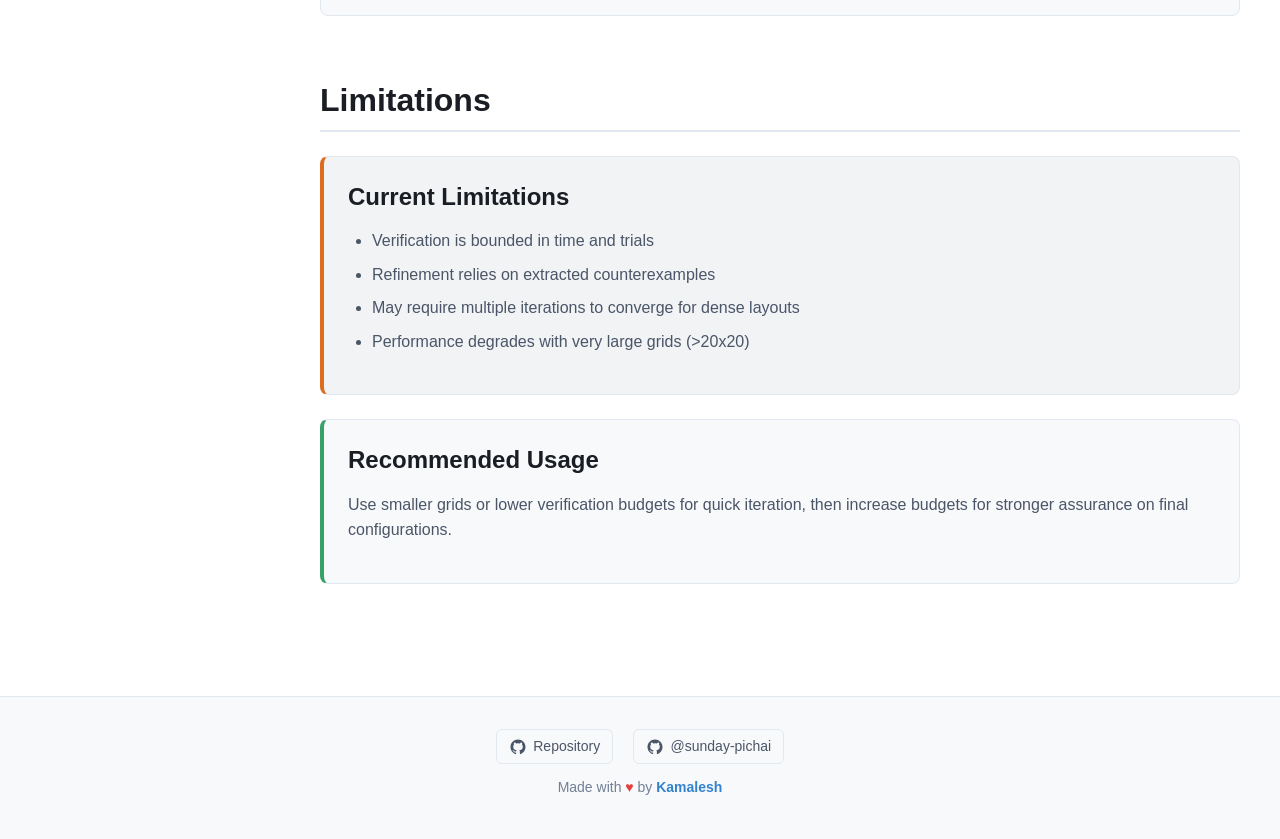
==== commit 70f42606: "Updated" ====
--- a/docs/index.html
+++ b/docs/index.html
@@ -366,26 +366,28 @@
               <div class="algo-card" id="symmetry">
                 <h3>Symmetry Reduction</h3>
                 <p>
-                  Agents are grouped into role orbits (idle vs carrying requested shelf). 
-                  Canonicalization maps symmetric permutations to a single quotient state.
+                  Agents are grouped into <strong>role orbits</strong> (idle vs carrying requested shelf). 
+                  Canonicalization maps symmetric permutations to a single <strong>quotient state</strong>, 
+                  dramatically shrinking the state space for verification.
                 </p>
                 <div class="code-block">
                   <pre><code>Orbits:
-- group agents by role
-- canonicalize positions  
-- shrink state space</code></pre>
+- group agents by role (idle / carrying)
+- encode each agent as tuple (x, y, dir, role)
+- sort tuples within each orbit
+- identical canonical key = same quotient state</code></pre>
                 </div>
 
                 <h4 style="margin-top: 2rem;">Interactive Demo: Symmetry Reduction</h4>
                 <div class="demo-controls">
-                  <button class="demo-btn" data-algo="symmetry">Symmetry Grouping</button>
-                  <button class="demo-btn" data-algo="quotient">Quotient Comparison</button>
+                  <button class="demo-btn" data-algo="symmetry">Step-by-Step Walkthrough</button>
                   <button class="demo-btn" data-algo="quotient-key">Quotient Key</button>
                   <button class="demo-btn demo-btn--control" data-control="symmetry-pause" aria-pressed="false">Pause</button>
                 </div>
-                <div class="demo-canvas-wrapper">
-                  <canvas id="symmetryCanvas" width="560" height="336"></canvas>
-                  <p class="canvas-caption" id="symmetryCaption">Symmetry: grouping agents into orbits</p>
+                <div class="symmetry-step-indicator" id="symmetryStepIndicator"></div>
+                <div class="demo-canvas-wrapper demo-canvas-wrapper--tall">
+                  <canvas id="symmetryCanvas" width="700" height="480"></canvas>
+                  <p class="canvas-caption" id="symmetryCaption">Symmetry Reduction: step-by-step orbit detection and canonicalization</p>
                 </div>
               </div>
 
@@ -583,8 +585,17 @@
 
     <footer class="docs-footer">
       <div class="footer-content">
-        <p>Warehouse MAS</p>
-        <p class="footer-meta">Built by <a href="https://github.com/sunday-pichai" target="_blank" rel="noopener noreferrer" style="color: var(--accent-primary); font-weight: 500;">Kamalesh</a></p>
+        <div class="footer-links">
+          <a class="footer-gh-link" href="https://github.com/sunday-pichai/multi-agent-system" target="_blank" rel="noopener noreferrer" aria-label="View repository on GitHub">
+            <svg width="18" height="18" viewBox="0 0 24 24" fill="currentColor" aria-hidden="true"><path d="M12 2C6.477 2 2 6.477 2 12c0 4.418 2.865 8.166 6.839 9.489.5.092.682-.217.682-.482 0-.237-.009-.868-.013-1.703-2.782.604-3.369-1.342-3.369-1.342-.454-1.154-1.11-1.462-1.11-1.462-.908-.62.069-.608.069-.608 1.003.07 1.531 1.03 1.531 1.03.892 1.529 2.341 1.088 2.91.832.092-.647.35-1.088.636-1.338-2.22-.253-4.555-1.11-4.555-4.943 0-1.091.39-1.984 1.029-2.683-.103-.253-.446-1.27.098-2.647 0 0 .84-.269 2.75 1.025A9.564 9.564 0 0 1 12 6.844a9.59 9.59 0 0 1 2.504.337c1.909-1.294 2.747-1.025 2.747-1.025.546 1.377.202 2.394.1 2.647.64.699 1.028 1.592 1.028 2.683 0 3.842-2.339 4.687-4.566 4.935.359.309.678.919.678 1.852 0 1.336-.012 2.415-.012 2.743 0 .267.18.578.688.48C19.138 20.163 22 16.418 22 12c0-5.523-4.477-10-10-10z"/></svg>
+            Repository
+          </a>
+          <a class="footer-gh-link" href="https://github.com/sunday-pichai" target="_blank" rel="noopener noreferrer" aria-label="View Kamalesh's GitHub profile">
+            <svg width="18" height="18" viewBox="0 0 24 24" fill="currentColor" aria-hidden="true"><path d="M12 2C6.477 2 2 6.477 2 12c0 4.418 2.865 8.166 6.839 9.489.5.092.682-.217.682-.482 0-.237-.009-.868-.013-1.703-2.782.604-3.369-1.342-3.369-1.342-.454-1.154-1.11-1.462-1.11-1.462-.908-.62.069-.608.069-.608 1.003.07 1.531 1.03 1.531 1.03.892 1.529 2.341 1.088 2.91.832.092-.647.35-1.088.636-1.338-2.22-.253-4.555-1.11-4.555-4.943 0-1.091.39-1.984 1.029-2.683-.103-.253-.446-1.27.098-2.647 0 0 .84-.269 2.75 1.025A9.564 9.564 0 0 1 12 6.844a9.59 9.59 0 0 1 2.504.337c1.909-1.294 2.747-1.025 2.747-1.025.546 1.377.202 2.394.1 2.647.64.699 1.028 1.592 1.028 2.683 0 3.842-2.339 4.687-4.566 4.935.359.309.678.919.678 1.852 0 1.336-.012 2.415-.012 2.743 0 .267.18.578.688.48C19.138 20.163 22 16.418 22 12c0-5.523-4.477-10-10-10z"/></svg>
+            @sunday-pichai
+          </a>
+        </div>
+        <p class="footer-meta">Made with <span class="footer-heart">&hearts;</span> by <a class="footer-author" href="https://github.com/sunday-pichai" target="_blank" rel="noopener noreferrer">Kamalesh</a></p>
       </div>
     </footer>
 
--- a/docs/styles.css
+++ b/docs/styles.css
@@ -839,6 +839,50 @@
   text-align: center;
 }
 
+/* Taller demo canvas for symmetry walkthrough */
+.demo-canvas-wrapper--tall {
+  max-width: 720px;
+}
+.demo-canvas-wrapper--tall canvas {
+  aspect-ratio: 7 / 5;
+}
+
+/* Step indicator dots */
+.symmetry-step-indicator {
+  display: flex;
+  justify-content: center;
+  gap: 6px;
+  margin: 0.75rem auto 0;
+  padding: 0;
+  max-width: 720px;
+}
+.symmetry-step-indicator .step-dot {
+  width: 10px;
+  height: 10px;
+  border-radius: 50%;
+  background: var(--border-color);
+  transition: background 0.3s ease, transform 0.3s ease;
+  cursor: pointer;
+}
+.symmetry-step-indicator .step-dot.active {
+  background: var(--accent-primary);
+  transform: scale(1.3);
+}
+.symmetry-step-indicator .step-dot:hover {
+  background: var(--accent-hover);
+}
+
+@media (max-width: 480px) {
+  .demo-canvas-wrapper--tall canvas {
+    aspect-ratio: 4 / 3;
+    max-height: 260px;
+  }
+  .symmetry-step-indicator .step-dot {
+    width: 8px;
+    height: 8px;
+  }
+}
+
 /* ==================== Video ==================== */
 .video-wrapper {
   margin: 2rem auto;
@@ -927,6 +971,49 @@
   font-size: 0.875rem;
 }
 
+.footer-links {
+  display: flex;
+  gap: 1.25rem;
+  justify-content: center;
+  margin-bottom: 0.75rem;
+  flex-wrap: wrap;
+}
+
+.footer-gh-link {
+  display: inline-flex;
+  align-items: center;
+  gap: 0.4rem;
+  color: var(--text-secondary);
+  text-decoration: none;
+  font-size: 0.875rem;
+  font-weight: 500;
+  padding: 0.35rem 0.75rem;
+  border: 1px solid var(--border-color);
+  border-radius: 6px;
+  transition: color 0.2s, border-color 0.2s, background 0.2s;
+}
+
+.footer-gh-link:hover {
+  color: var(--accent-primary);
+  border-color: var(--accent-primary);
+  background: var(--accent-light);
+}
+
+.footer-heart {
+  color: #e53e3e;
+  font-style: normal;
+}
+
+.footer-author {
+  color: var(--accent-primary);
+  font-weight: 600;
+  text-decoration: none;
+}
+
+.footer-author:hover {
+  text-decoration: underline;
+}
+
 /* ==================== Responsive Design ==================== */
 @media (max-width: 1400px) {
   :root {
